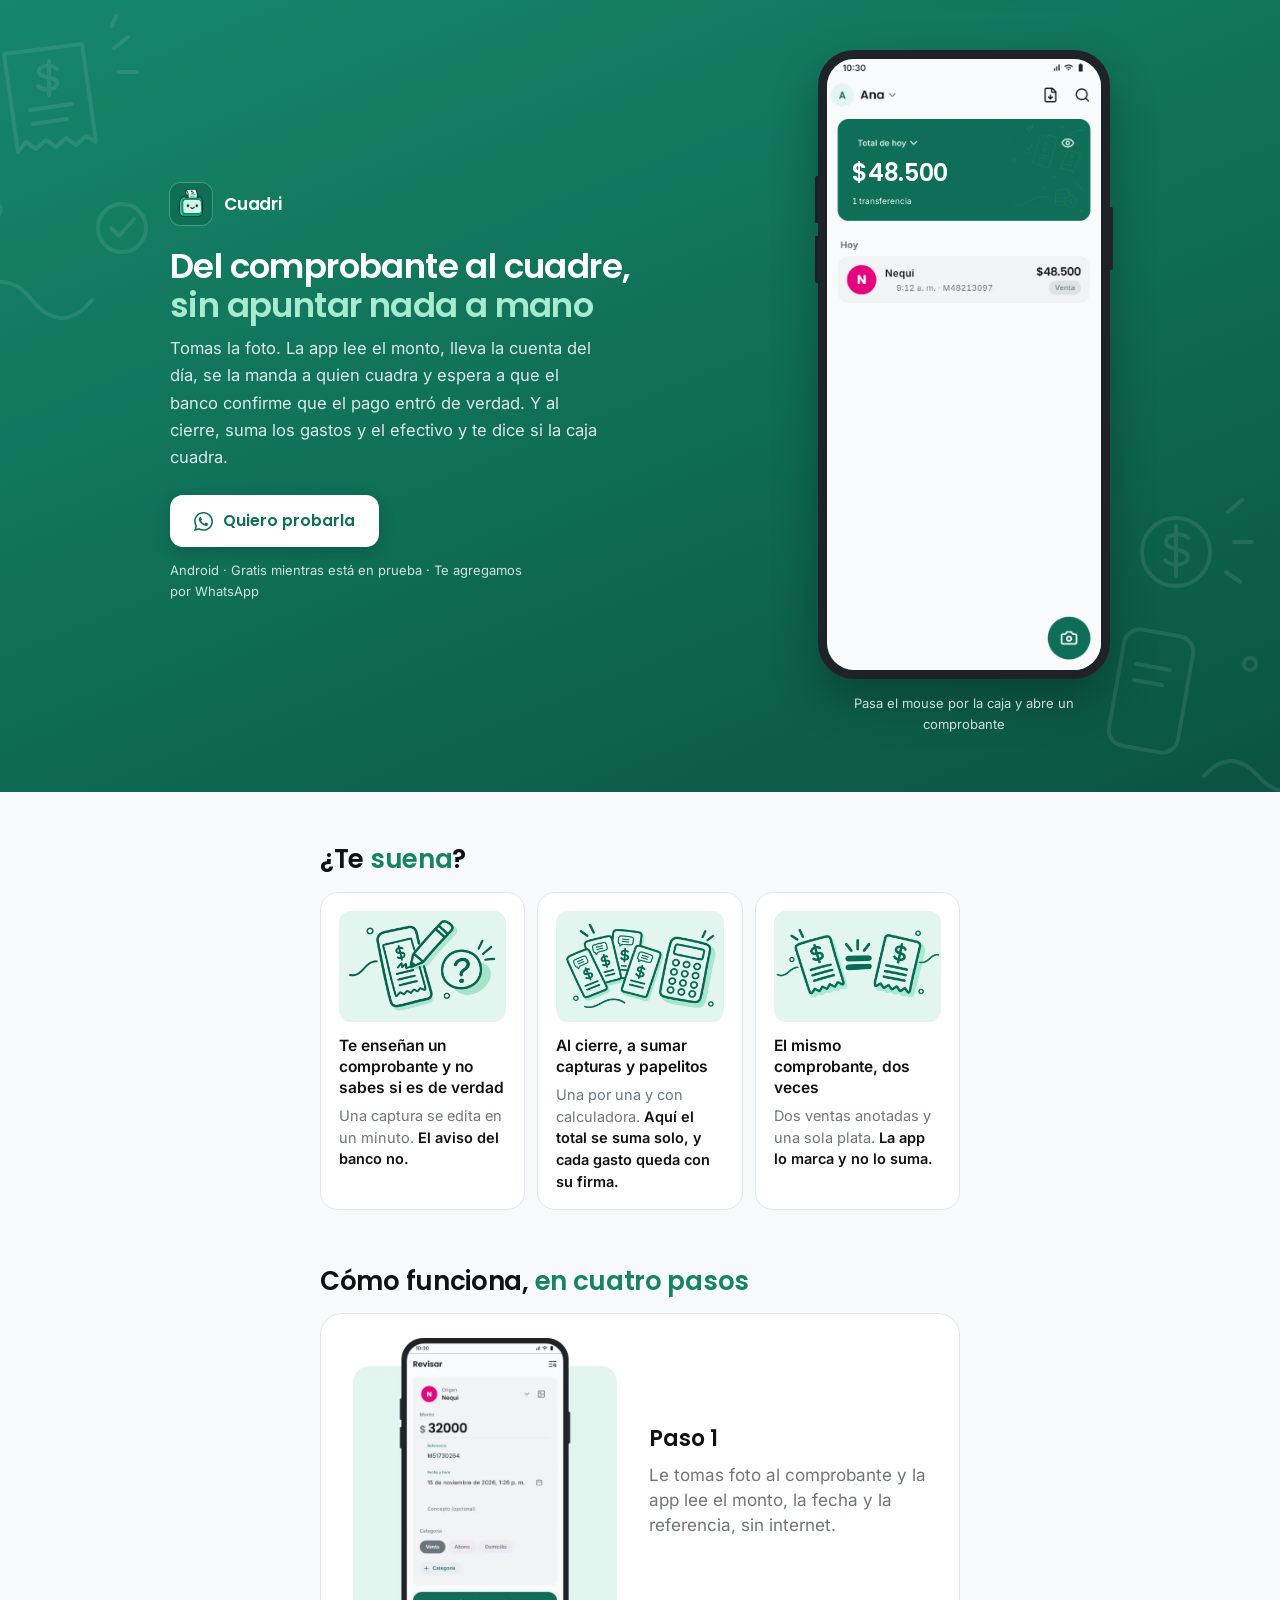
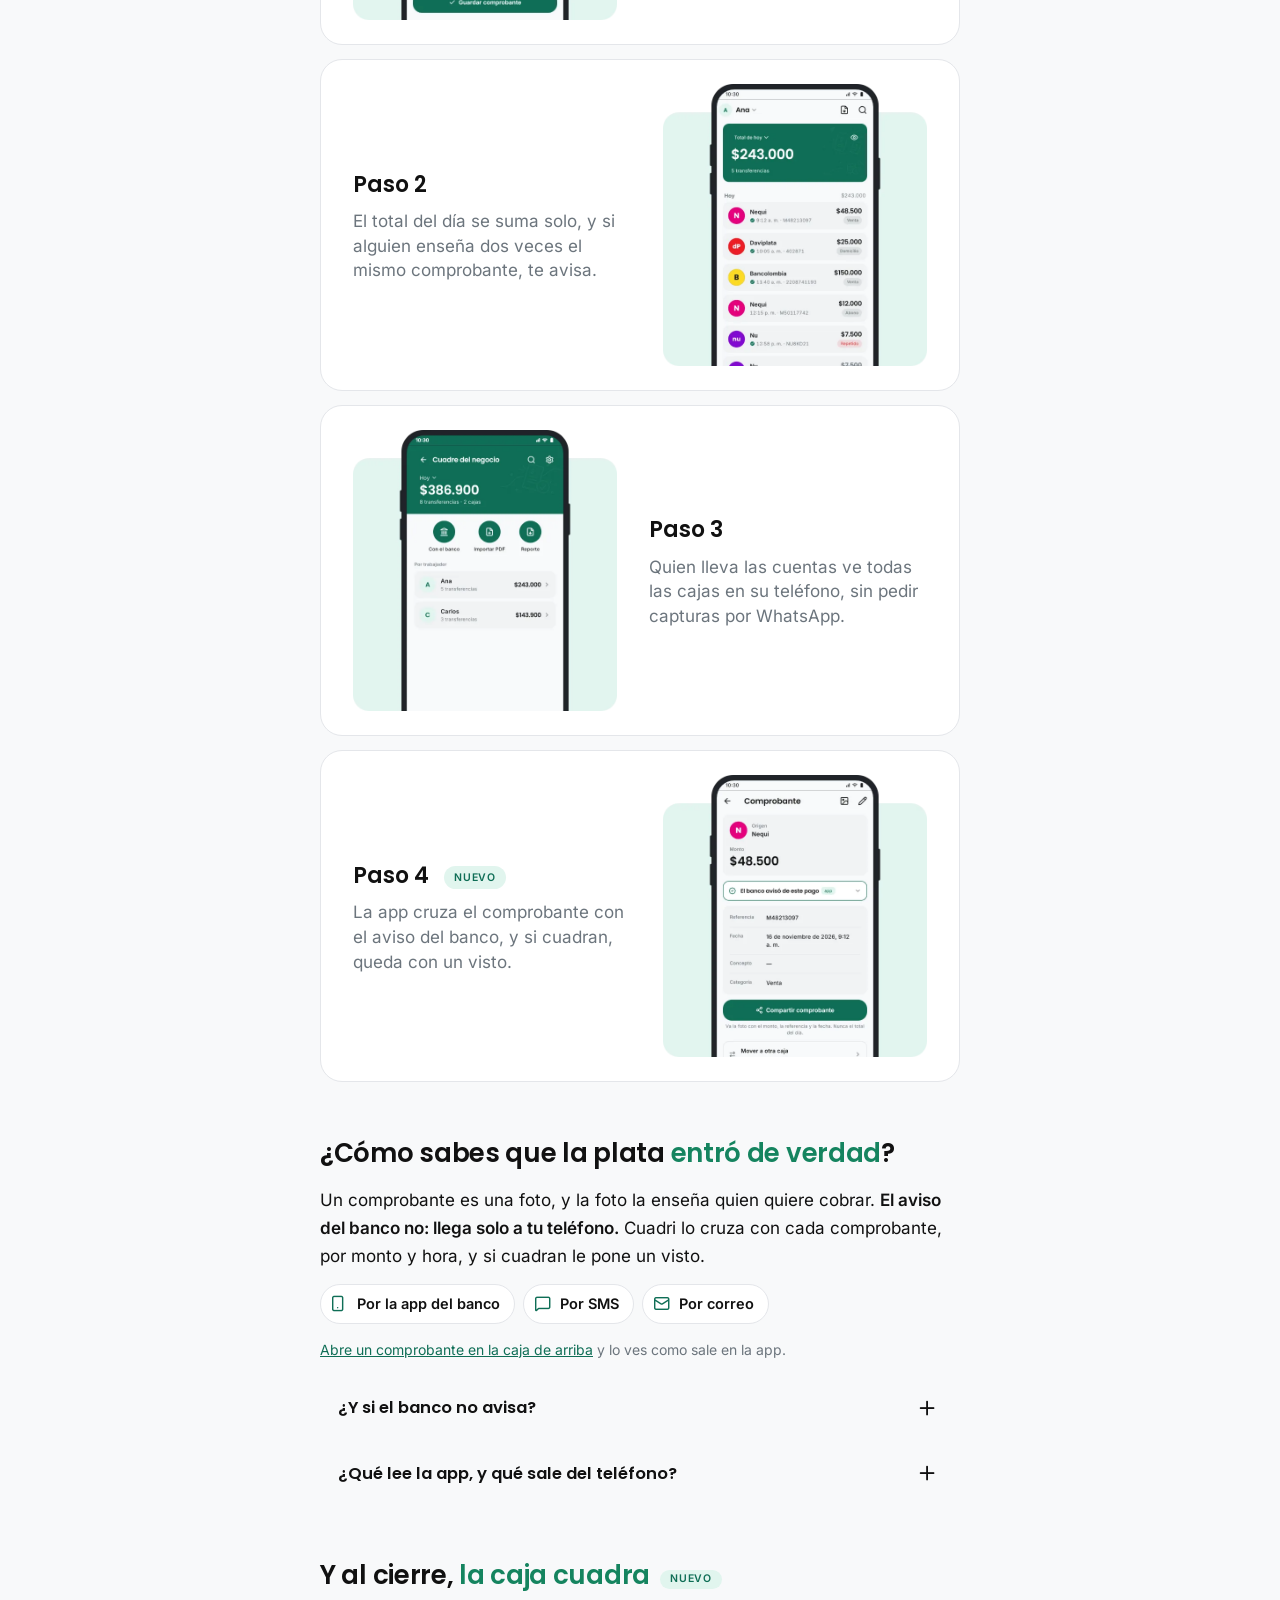
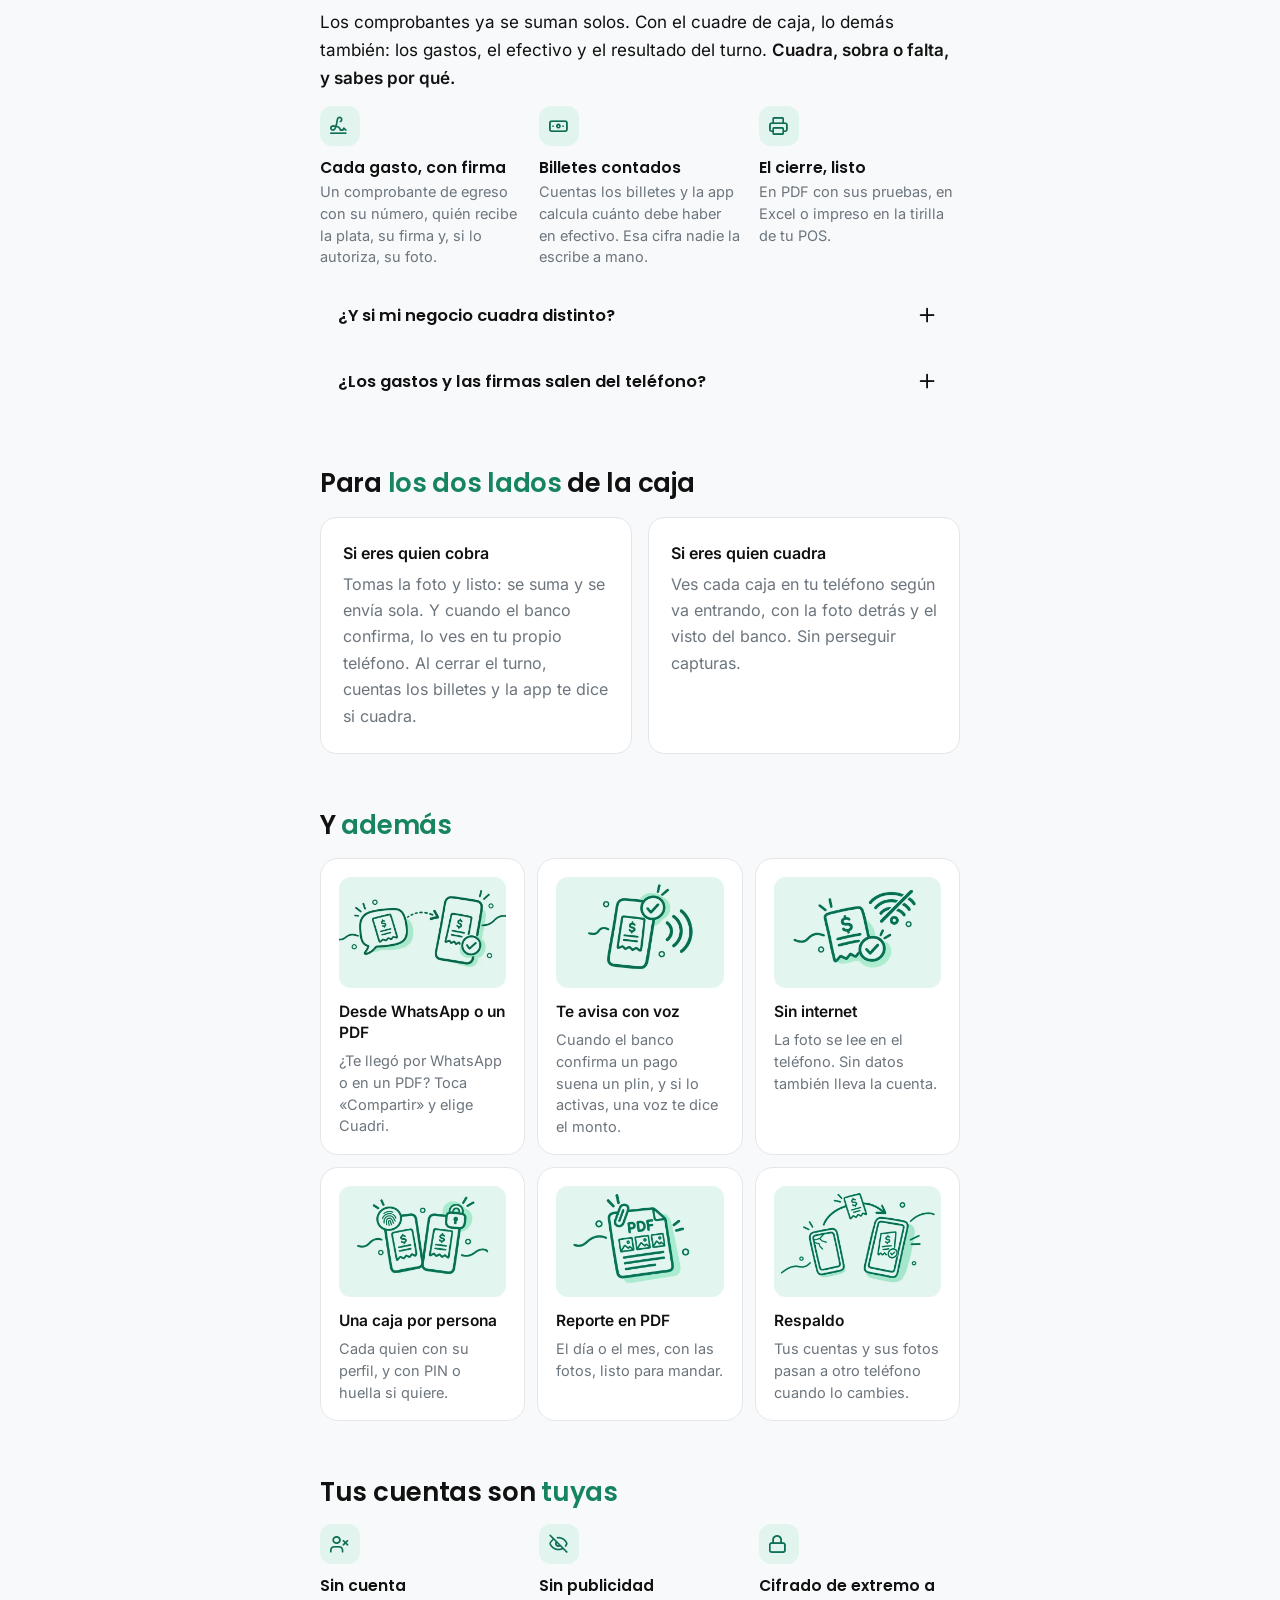
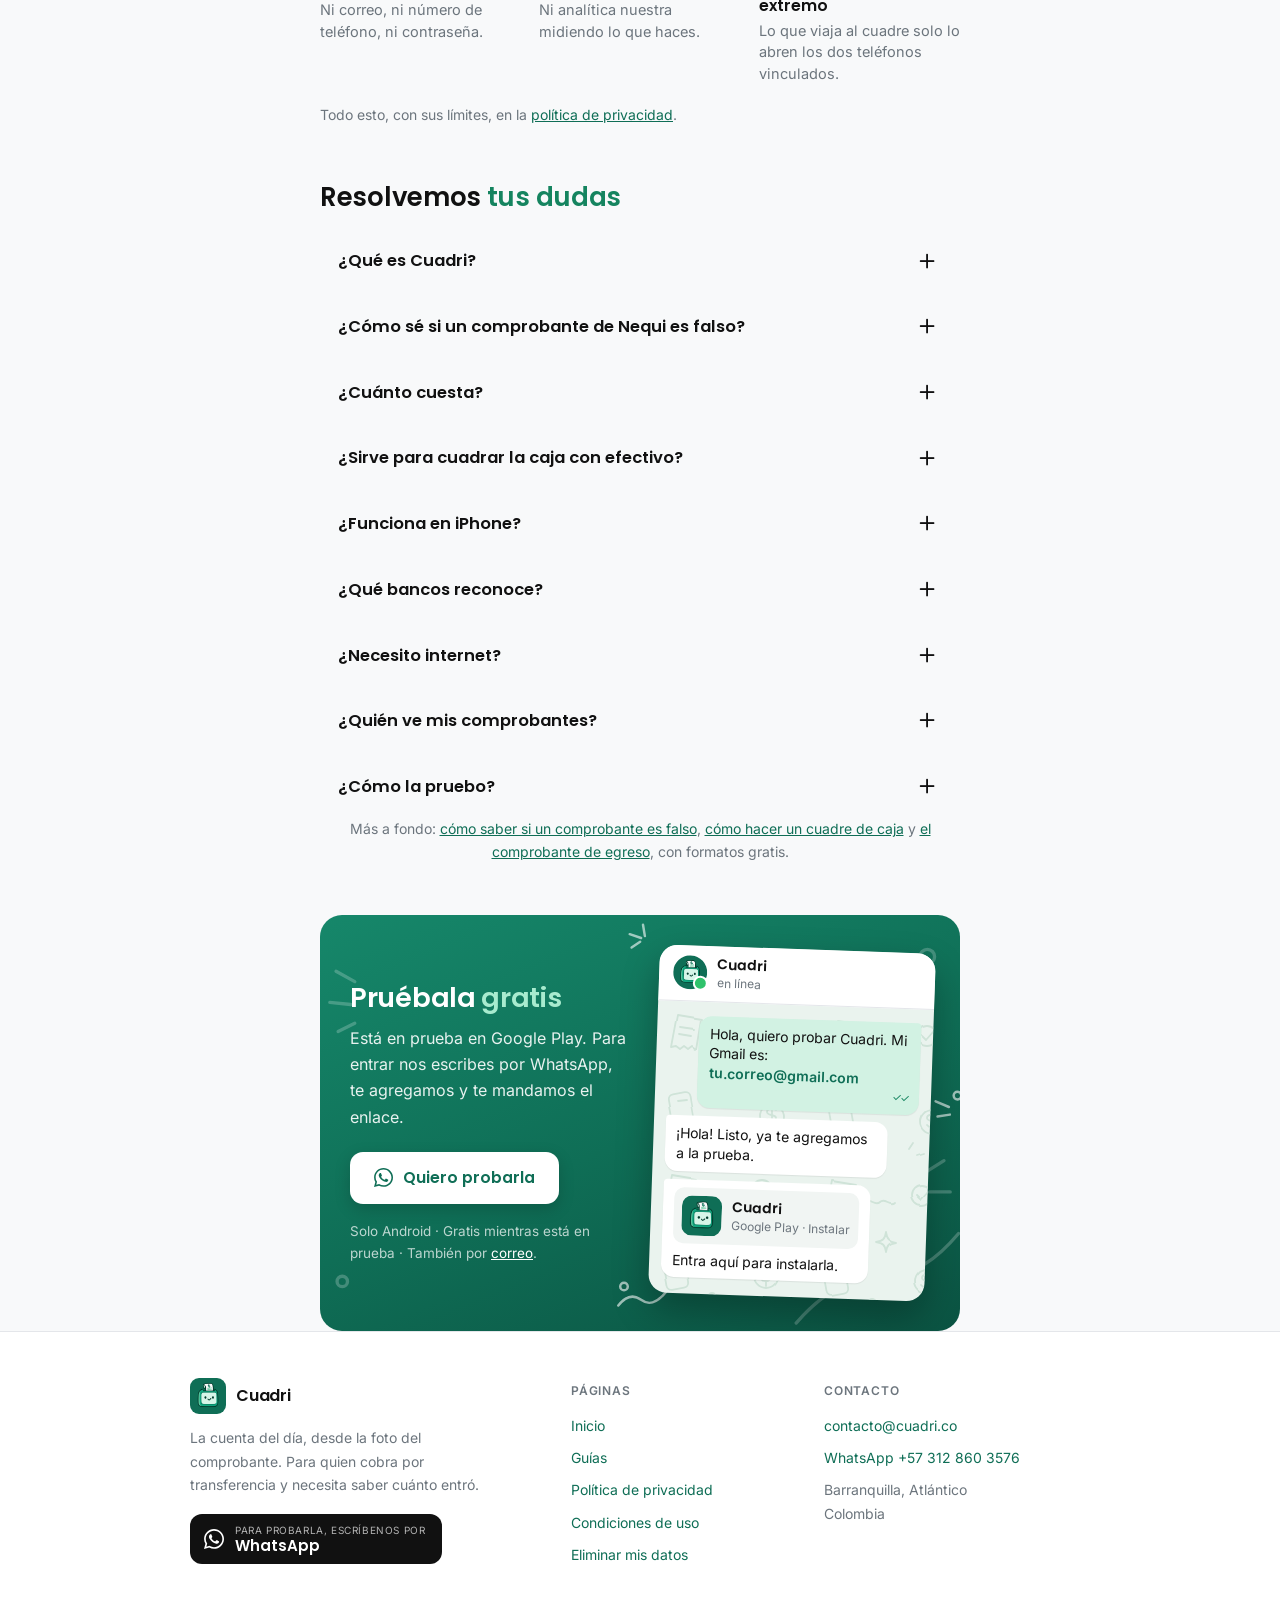
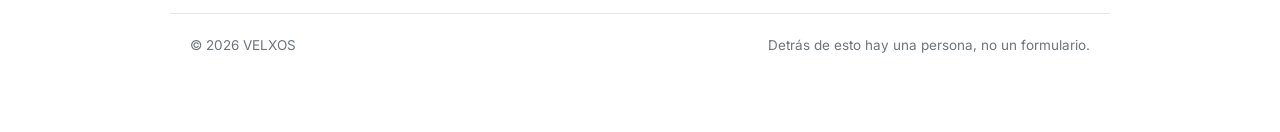
==== index.html @ aaeaf4e4 "La marca es Cuadri: ícono, favicon, ícono de iPhone e imagen para compartir Salen de tool/generar_ma" ====
<!doctype html>
<html lang="es-CO">
<head>
<meta charset="utf-8">
<meta name="viewport" content="width=device-width, initial-scale=1">
<title>Cuadri: verifica comprobantes de pago y cuadra la caja</title>
<meta name="description" content="Toma la foto del comprobante de Nequi, Daviplata o Bancolombia y el aviso del banco te confirma si el pago entró. Al cierre, la caja cuadra. Gratis, para Android.">
<link rel="canonical" href="https://cuadri.co/">
<meta name="theme-color" content="#0F6E56">
<meta property="og:type" content="website">
<meta property="og:site_name" content="Cuadri">
<meta property="og:locale" content="es_CO">
<meta property="og:title" content="Cuadri: verifica comprobantes de pago y cuadra la caja">
<meta property="og:description" content="Toma la foto del comprobante de Nequi, Daviplata o Bancolombia y el aviso del banco te confirma si el pago entró. Al cierre, la caja cuadra. Gratis, para Android.">
<meta property="og:url" content="https://cuadri.co/">
<meta property="og:image" content="https://cuadri.co/img/compartir.jpg">
<meta property="og:image:width" content="1200">
<meta property="og:image:height" content="630">
<meta property="og:image:alt" content="Cuadri, el personaje de la app, junto a: verifica comprobantes con el aviso del banco y cuadra la caja">
<meta name="twitter:card" content="summary_large_image">
<link rel="icon" href="/favicon.ico" sizes="any">
<link rel="icon" href="/icono.png" type="image/png">
<link rel="apple-touch-icon" href="/apple-touch-icon.png">
<!-- La versión va en el nombre porque GitHub guarda el CSS diez minutos: una
     página nueva con el CSS viejo se sale de la pantalla. Cambiarla con cada
     cambio de estilo.css, también en las otras páginas. -->
<link rel="stylesheet" href="estilo.css?v=20261117b">
<!-- Datos estructurados: lo mismo que dice la página, para buscadores y
     asistentes. Las preguntas salen de las de abajo; si cambias una, cambia
     también esta. -->
<script type="application/ld+json">
{
 "@context": "https://schema.org",
 "@graph": [
  {
   "@type": "Organization",
   "@id": "https://cuadri.co/#organizacion",
   "name": "Cuadri",
   "url": "https://cuadri.co/",
   "logo": "https://cuadri.co/icono.png",
   "email": "contacto@cuadri.co",
   "areaServed": {
    "@type": "Country",
    "name": "Colombia"
   },
   "contactPoint": {
    "@type": "ContactPoint",
    "contactType": "customer support",
    "url": "https://wa.me/573128603576",
    "email": "contacto@cuadri.co",
    "availableLanguage": "es",
    "areaServed": "CO"
   }
  },
  {
   "@type": "WebSite",
   "@id": "https://cuadri.co/#sitio",
   "url": "https://cuadri.co/",
   "name": "Cuadri",
   "inLanguage": "es-CO",
   "publisher": {
    "@id": "https://cuadri.co/#organizacion"
   }
  },
  {
   "@type": "MobileApplication",
   "@id": "https://cuadri.co/#app",
   "name": "Cuadri",
   "url": "https://cuadri.co/",
   "description": "App gratis para Android, hecha en Colombia, para negocios que cobran por transferencia. Lee la foto del comprobante de Nequi, Daviplata, Bancolombia y otros bancos, la cruza con el aviso del banco para confirmar que el pago entró de verdad y lleva la cuenta del día. Al cierre del turno cuadra la caja: gastos con comprobante de egreso firmado, billetes contados y el cierre en PDF, Excel o tirilla.",
   "operatingSystem": "Android 7.0 o superior",
   "applicationCategory": "BusinessApplication",
   "applicationSubCategory": "Verificación de comprobantes de pago y cuadre de caja",
   "inLanguage": "es-CO",
   "countriesSupported": "CO",
   "image": "https://cuadri.co/icono.png",
   "screenshot": [
    "https://cuadri.co/img/paso_1_foto.webp",
    "https://cuadri.co/img/paso_2_cuenta.webp",
    "https://cuadri.co/img/paso_3_cuadre.webp",
    "https://cuadri.co/img/paso_4_confirmacion.webp"
   ],
   "featureList": [
    "Lee el monto, la fecha y la referencia de la foto del comprobante, sin internet",
    "Cruza cada comprobante con el aviso del banco por monto y hora",
    "Avisa si enseñan dos veces el mismo comprobante",
    "Recibe comprobantes desde WhatsApp o un PDF",
    "Quien cuadra ve todas las cajas en su teléfono",
    "Cuadre de caja con comprobante de egreso firmado y conteo de billetes",
    "Cierre en PDF, Excel o tirilla para impresora POS",
    "Sin cuenta, sin publicidad y cifrado de extremo a extremo"
   ],
   "offers": {
    "@type": "Offer",
    "price": "0",
    "priceCurrency": "COP"
   },
   "publisher": {
    "@id": "https://cuadri.co/#organizacion"
   }
  },
  {
   "@type": "FAQPage",
   "@id": "https://cuadri.co/#preguntas",
   "inLanguage": "es-CO",
   "mainEntity": [
    {
     "@type": "Question",
     "name": "¿Y si el banco no avisa?",
     "acceptedAnswer": {
      "@type": "Answer",
      "text": "No quiere decir que el pago sea falso. El aviso se pierde si el teléfono estaba apagado o sin señal, o si la cuenta que recibe es de otra persona. La app no decide si un pago vale: te dice si el banco avisó. Si dudas, míralo en la app del banco."
     }
    },
    {
     "@type": "Question",
     "name": "¿Qué lee la app, y qué sale del teléfono?",
     "acceptedAnswer": {
      "@type": "Answer",
      "text": "Solo los avisos de las apps de banco que reconoce, y los SMS y correos que nombren a un banco. Lo demás se descarta sin guardarse. El texto de los avisos nunca sale del teléfono y se borra solo a los 30 días. Viene apagado: lo enciendes tú, y antes la app te explica todo esto. El detalle, en la política."
     }
    },
    {
     "@type": "Question",
     "name": "¿Y si mi negocio cuadra distinto?",
     "acceptedAnswer": {
      "@type": "Answer",
      "text": "La planilla se arma a la medida. Trae una de taquilla y encomiendas y otra de tienda, y cada renglón se puede cambiar, quitar o agregar. También guarda las evidencias que escaneas —una guía, el váucher del datáfono— y las suma donde van. Se enciende solo si el negocio lo necesita."
     }
    },
    {
     "@type": "Question",
     "name": "¿Los gastos y las firmas salen del teléfono?",
     "acceptedAnswer": {
      "@type": "Answer",
      "text": "No. Se quedan en el teléfono de la caja, y salen solo cuando tú compartes el PDF, el Excel o la tirilla. La foto de quien firma es opcional y se pide con su permiso. El detalle, en la política."
     }
    },
    {
     "@type": "Question",
     "name": "¿Qué es Cuadri?",
     "acceptedAnswer": {
      "@type": "Answer",
      "text": "Una app gratis para Android, hecha en Colombia, para negocios que cobran por transferencia. Lee la foto del comprobante, la cruza con el aviso del banco para confirmar que el pago entró de verdad y lleva la cuenta del día. Al cierre del turno cuadra la caja, con los gastos firmados y los billetes contados."
     }
    },
    {
     "@type": "Question",
     "name": "¿Cómo sé si un comprobante de Nequi es falso?",
     "acceptedAnswer": {
      "@type": "Answer",
      "text": "Por la foto sola no se puede saber: un comprobante es una imagen, y una imagen se edita. Lo que vale es el aviso que el banco manda al teléfono que recibe la plata, o el movimiento en la app del banco. Si el comprobante es de Nequi y trae código QR, también lo puedes revisar en la app de Nequi, en «Comprobar un pago». Cuadri hace el cruce con el aviso por ti: compara cada comprobante por monto y hora, y si cuadran le pone un visto. Sirve igual con Daviplata, Bancolombia y los demás bancos que reconoce."
     }
    },
    {
     "@type": "Question",
     "name": "¿Cuánto cuesta?",
     "acceptedAnswer": {
      "@type": "Answer",
      "text": "Nada: hoy es gratis. No pide tarjeta ni ningún dato de pago."
     }
    },
    {
     "@type": "Question",
     "name": "¿Sirve para cuadrar la caja con efectivo?",
     "acceptedAnswer": {
      "@type": "Answer",
      "text": "Sí. Con el cuadre de caja anotas los gastos, cuentas los billetes y la app suma lo que entró por transferencia. Al final te dice si cuadra, sobra o falta, y el cierre sale en PDF, Excel o tirilla."
     }
    },
    {
     "@type": "Question",
     "name": "¿Funciona en iPhone?",
     "acceptedAnswer": {
      "@type": "Answer",
      "text": "Por ahora solo en Android, desde Android 7."
     }
    },
    {
     "@type": "Question",
     "name": "¿Qué bancos reconoce?",
     "acceptedAnswer": {
      "@type": "Answer",
      "text": "Lee comprobantes de Nequi, Daviplata, Bancolombia, Nu, Davivienda, Banco de Bogotá, BBVA, Itaú, Scotiabank Colpatria, AV Villas y Banco Agrario. Los avisos, de las apps de Nequi, Daviplata, Bancolombia, Davivienda, Nu, Lulo y Movii, y de los SMS y correos que nombren a un banco."
     }
    },
    {
     "@type": "Question",
     "name": "¿Necesito internet?",
     "acceptedAnswer": {
      "@type": "Answer",
      "text": "Para leer la foto y llevar la cuenta, no. Solo para enviar al cuadre y para recibir lo que te mandan."
     }
    },
    {
     "@type": "Question",
     "name": "¿Quién ve mis comprobantes?",
     "acceptedAnswer": {
      "@type": "Answer",
      "text": "Quien tenga tu teléfono —salvo que tu caja tenga candado— y quien cuadra, si le mostraste tu código. Lo que viaja va cerrado: ni el servidor por donde pasa puede leerlo."
     }
    }
   ]
  }
 ]
}
</script>
</head>
<body>

<header class="grande">
  <div class="caja portada">
    <div class="portada-texto">
      <div class="marca">
        <img src="icono.png" alt="">
        <span>Cuadri</span>
      </div>
      <h1>Del comprobante al cuadre,<br class="solo-ancho">
      <span class="acento">sin apuntar nada a mano</span></h1>
      <p>Tomas la foto. La app lee el monto, lleva la cuenta del día, se la
      manda a quien cuadra y espera a que el banco confirme que el pago entró
      de verdad. Y al cierre, suma los gastos y el efectivo y te dice si la
      caja cuadra.</p>
      <a class="boton" href="https://wa.me/573128603576?text=Hola%2C%20quiero%20probar%20Cuadri.%20Mi%20Gmail%20es%3A%20">
        <svg class="wa" viewBox="0 0 24 24" fill="currentColor" aria-hidden="true"><path d="M20.41 3.48C18.16 1.23 15.16 0 12 0C5.46 0 0.11 5.36 0.11 11.89C0.11 13.98 0.64 16.02 1.71 17.84L0 24L6.32 22.34C8.04 23.3 10.02 23.79 12 23.79L12 23.79C18.54 23.79 24 18.48 24 11.89C24 8.73 22.66 5.73 20.41 3.48ZM12 21.8C10.23 21.8 8.46 21.32 6.96 20.41L6.59 20.2L2.84 21.16L3.86 17.52L3.64 17.14C2.63 15.59 2.09 13.77 2.09 11.89C2.09 6.43 6.54 2.04 12 2.04C14.63 2.04 17.14 3.05 18.96 4.93C20.84 6.8 22.02 9.27 22.02 11.89C22.02 17.36 17.46 21.8 12 21.8ZM17.41 14.41C17.14 14.25 15.64 13.5 15.37 13.45C15.11 13.34 14.89 13.29 14.73 13.55C14.52 13.87 13.93 14.52 13.77 14.73C13.61 14.95 13.45 14.95 13.13 14.84C11.41 13.93 10.23 13.23 9.11 11.3C8.79 10.77 9.37 10.77 9.96 9.64C10.07 9.48 10.02 9.27 9.91 9.16C9.86 9 9.27 7.5 9 6.91C8.79 6.37 8.52 6.43 8.36 6.43C8.2 6.43 7.98 6.43 7.77 6.43C7.61 6.43 7.29 6.48 6.96 6.8C6.7 7.07 5.95 7.82 5.95 9.27C5.95 10.71 7.02 12.16 7.18 12.32C7.29 12.54 9.27 15.54 12.21 16.82C14.14 17.63 14.84 17.73 15.8 17.57C16.39 17.46 17.57 16.87 17.79 16.18C18.05 15.48 18.05 14.84 18 14.73C17.89 14.63 17.73 14.52 17.41 14.41Z"/></svg>
        Quiero probarla
      </a>
      <p class="nota">Android · Gratis mientras está en prueba · Te agregamos por WhatsApp</p>
    </div>
    <div class="portada-foto">
      <div class="telefono">
      <div class="caja-viva" id="caja" role="group"
           aria-label="La caja del día en Cuadri, con comprobantes de
                       ejemplo que puedes abrir.">
        <img class="caja-vacia" src="img/portada_vacia.webp" width="640"
             height="1427" alt="">
        <div class="caja-capas">
          <div class="caja-fila" data-monto="48500" role="button" tabindex="0" aria-label="Ver el comprobante de Nequi por $48.500" style="--x:3.889%;--y:32.264%;--w:92.222%;--h:7.739%;--iw:108.434%;--il:-4.217%;--it:-416.901%">
            <img class="caja-fondo" src="img/portada_llena.webp" alt="">
            <svg class="caja-visto" style="--x:18.712%;--y:57.746%;--w:3.426%;--h:18.310%" viewBox="0 0 24 24" aria-hidden="true"><path d="M12 2C6.48 2 2 6.48 2 12s4.48 10 10 10 10-4.48 10-10S17.52 2 12 2zm-2 15l-5-5 1.41-1.41L10 14.17l7.59-7.59L19 8l-9 9z"/></svg>
          </div>
          <div class="caja-fila" data-monto="25000" role="button" tabindex="0" aria-label="Ver el comprobante de Daviplata por $25.000" style="--x:3.889%;--y:41.093%;--w:92.222%;--h:7.739%;--iw:108.434%;--il:-4.217%;--it:-530.986%">
            <img class="caja-fondo" src="img/portada_llena.webp" alt="">
            <svg class="caja-visto" style="--x:18.712%;--y:57.746%;--w:3.426%;--h:18.310%" viewBox="0 0 24 24" aria-hidden="true"><path d="M12 2C6.48 2 2 6.48 2 12s4.48 10 10 10 10-4.48 10-10S17.52 2 12 2zm-2 15l-5-5 1.41-1.41L10 14.17l7.59-7.59L19 8l-9 9z"/></svg>
          </div>
          <div class="caja-fila" data-monto="150000" role="button" tabindex="0" aria-label="Ver el comprobante de Bancolombia por $150.000" style="--x:3.889%;--y:49.922%;--w:92.222%;--h:7.739%;--iw:108.434%;--il:-4.217%;--it:-645.070%">
            <img class="caja-fondo" src="img/portada_llena.webp" alt="">
            <svg class="caja-visto" style="--x:18.712%;--y:57.746%;--w:3.426%;--h:18.310%" viewBox="0 0 24 24" aria-hidden="true"><path d="M12 2C6.48 2 2 6.48 2 12s4.48 10 10 10 10-4.48 10-10S17.52 2 12 2zm-2 15l-5-5 1.41-1.41L10 14.17l7.59-7.59L19 8l-9 9z"/></svg>
          </div>
          <div class="caja-fila" data-monto="12000" role="button" tabindex="0" aria-label="Ver el comprobante de Nequi por $12.000" style="--x:3.889%;--y:58.751%;--w:92.222%;--h:7.739%;--iw:108.434%;--il:-4.217%;--it:-759.155%">
            <img class="caja-fondo" src="img/portada_llena.webp" alt="">
          </div>
          <div class="caja-fila" data-monto="7500" role="button" tabindex="0" aria-label="Ver el comprobante de Nu por $7.500" style="--x:3.889%;--y:67.580%;--w:92.222%;--h:7.739%;--iw:108.434%;--il:-4.217%;--it:-873.239%">
            <img class="caja-fondo" src="img/portada_llena.webp" alt="">
            <img class="caja-antes" src="img/portada_fila_antes.webp" alt="" style="--x:-0.151%;--y:-0.334%;--w:100.132%;--h:100.511%">
            <svg class="caja-visto" style="--x:18.712%;--y:57.746%;--w:3.426%;--h:18.310%" viewBox="0 0 24 24" aria-hidden="true"><path d="M12 2C6.48 2 2 6.48 2 12s4.48 10 10 10 10-4.48 10-10S17.52 2 12 2zm-2 15l-5-5 1.41-1.41L10 14.17l7.59-7.59L19 8l-9 9z"/></svg>
          </div>
          <div class="caja-fila" data-monto="7500" role="button" tabindex="0" aria-label="Ver el comprobante de Nu por $7.500, repetido" style="--x:3.889%;--y:76.409%;--w:92.222%;--h:7.739%;--iw:108.434%;--il:-4.217%;--it:-987.324%">
            <img class="caja-fondo" src="img/portada_llena.webp" alt="">
            <img class="caja-limpia" src="img/portada_fila_limpia.webp" alt="" style="--x:-0.151%;--y:-0.326%;--w:100.132%;--h:100.511%">
          </div>
          <span class="caja-onda" aria-hidden="true" style="--x:80.556%;--y:91.280%;--w:15.556%;--h:6.976%"></span>
          <img class="caja-camara" src="img/portada_llena.webp" alt="" aria-hidden="true" style="--x:76.493%;--y:89.458%;--w:23.507%;--h:10.542%">
          <span class="caja-total" aria-hidden="true" style="--x:9.236%;--y:16.350%;--w:40.030%;--h:4.469%;--letra:56.000;--espaciado:-0.778;--linea:1.1388">$243.000</span>
          <span class="caja-pie" aria-hidden="true" style="--x:9.236%;--y:22.345%;--w:24.248%;--h:1.962%;--letra:19.444;--espaciado:0.000;--linea:1.4399">5 transferencias</span>
          <span class="caja-subtotal" aria-hidden="true" style="--x:79.484%;--y:29.321%;--w:15.655%;--h:2.071%;--letra:20.222;--espaciado:0.000;--linea:1.4614">$243.000</span>
        </div>
        <div class="caja-detalle" role="dialog" aria-label="Detalle del comprobante" hidden>
          <img class="detalle-pantalla" alt="">
          <img class="detalle-capa detalle-aviso" alt="" aria-hidden="true">
          <img class="detalle-capa detalle-repetido" alt="" aria-hidden="true">
          <img class="detalle-capa detalle-chip" alt="" aria-hidden="true">
          <span class="detalle-brillo" aria-hidden="true"></span>
          <button class="detalle-volver" type="button" aria-label="Volver a la caja"></button>
        </div>
      </div>
      </div>
      <p class="portada-pista" hidden>
        <span class="con-mouse">Pasa el mouse por la caja y abre un comprobante</span>
        <span class="con-dedo">Toca un comprobante para verlo</span>
      </p>
    </div>
  </div>
</header>

<script>
// La portada se mueve como un día corto en la caja: se aprieta la cámara,
// entra el comprobante, el total se suma y al rato llega el visto del banco.
// Al final alguien enseña otra vez el último, y la app lo tacha sin sumarlo.
// Una pausa para mirarlo, y vuelta a empezar.
//
// Y se puede tocar: con el mouse encima, o al primer toque, la caja se llena
// de una vez, y cada comprobante se abre con su detalle de la app, como se
// abre en el teléfono.
//
// Va aquí y no al final para vaciar la caja antes de que se pinte: si no, se
// vería llena un instante y luego vacía.
//
// Con el movimiento reducido el día se cuenta igual, pero sin que nada se
// mueva: cada comprobante aparece con un fundido, el total suma y el visto
// aparece. Antes se quedaba llena y quieta, y en muchos Xiaomi y TECNO —que
// piden menos movimiento solos al ahorrar batería— la portada parecía muerta.
(() => {
  const caja = document.querySelector('.caja-viva');
  if (!caja) return;
  // Sin animaciones en el navegador, la caja se queda llena y quieta.
  const quieta = !caja.animate;
  // Menos movimiento: fundidos sí, desplazamientos y saltos no.
  const suave = matchMedia('(prefers-reduced-motion: reduce)').matches;

  // Lo que se resalta en el detalle de cada comprobante, en porcentajes de
  // la imagen. Sale de tool/pasos.dart, como todo lo demás.
  const DETALLES = [
    {
      "src": "img/detalle_0.webp",
      "alt": "Comprobante de Nequi por $48.500. El banco avisó de este pago por la app.",
      "aviso": [
        3.889,
        28.776,
        92.222,
        5.646
      ],
      "canal": [
        66.824,
        30.509,
        8.847,
        2.18
      ],
      "repetido": null,
      "atras": [
        0.972,
        3.27,
        11.667,
        5.232
      ]
    },
    {
      "src": "img/detalle_1.webp",
      "alt": "Comprobante de Daviplata por $25.000, un domicilio. El banco avisó de este pago por SMS.",
      "aviso": [
        3.889,
        28.776,
        92.222,
        5.646
      ],
      "canal": [
        66.824,
        30.509,
        9.917,
        2.18
      ],
      "repetido": null,
      "atras": [
        0.972,
        3.27,
        11.667,
        5.232
      ]
    },
    {
      "src": "img/detalle_2.webp",
      "alt": "Comprobante de Bancolombia por $150.000. El banco avisó de este pago por correo.",
      "aviso": [
        3.889,
        28.776,
        92.222,
        5.646
      ],
      "canal": [
        66.824,
        30.509,
        12.556,
        2.18
      ],
      "repetido": null,
      "atras": [
        0.972,
        3.27,
        11.667,
        5.232
      ]
    },
    {
      "src": "img/detalle_3.webp",
      "alt": "Comprobante de Nequi por $12.000, un abono. Sin aviso del banco todavía.",
      "aviso": null,
      "canal": null,
      "repetido": null,
      "atras": [
        0.972,
        3.27,
        11.667,
        5.232
      ]
    },
    {
      "src": "img/detalle_4.webp",
      "alt": "Comprobante de Nu por $7.500. El banco avisó de este pago por la app. Está repetido en esta caja.",
      "aviso": [
        3.889,
        28.776,
        92.222,
        5.646
      ],
      "canal": [
        66.824,
        30.509,
        8.847,
        2.18
      ],
      "repetido": [
        3.889,
        62.762,
        92.222,
        16.677
      ],
      "atras": [
        0.972,
        3.27,
        11.667,
        5.232
      ]
    },
    {
      "src": "img/detalle_5.webp",
      "alt": "Comprobante de Nu por $7.500. Repetido en esta caja: no se suma al total.",
      "aviso": null,
      "canal": null,
      "repetido": [
        3.889,
        55.59,
        92.222,
        16.677
      ],
      "atras": [
        0.972,
        3.27,
        11.667,
        5.232
      ]
    }
  ];

  const una = s => caja.querySelector(s);
  const filas = [...caja.querySelectorAll('.caja-fila')];
  const vistos = filas.map(f => f.querySelector('.caja-visto'));
  const antes = una('.caja-antes'), limpia = una('.caja-limpia');
  const copia = filas.findIndex(f => f.querySelector('.caja-limpia'));
  const camara = una('.caja-camara'), onda = una('.caja-onda');
  const total = una('.caja-total'), pie = una('.caja-pie');
  const subtotal = una('.caja-subtotal');
  const detalle = una('.caja-detalle');
  const pantalla = detalle.querySelector('.detalle-pantalla');
  const capaAviso = detalle.querySelector('.detalle-aviso');
  const capaRepetido = detalle.querySelector('.detalle-repetido');
  const capaChip = detalle.querySelector('.detalle-chip');
  const brillo = detalle.querySelector('.detalle-brillo');
  const volver = detalle.querySelector('.detalle-volver');
  // La pista va debajo del teléfono, no dentro: se busca en la portada.
  caja.closest('.portada-foto').querySelector('.portada-pista').hidden = false;

  // Como la app: punto de miles también en las cifras de cuatro.
  const pesos = n =>
    '$' + Math.round(n).toString().replace(/\B(?=(\d{3})+(?!\d))/g, '.');
  const espera = ms => new Promise(listo => setTimeout(listo, ms));
  const cifras = filas.map((f, i) => i === copia ? 0 : Number(f.dataset.monto));
  const lleno = cifras.reduce((a, b) => a + b, 0);
  const cuantas = filas.length - (copia < 0 ? 0 : 1);
  const transferencias = n => n === 0 ? 'Sin transferencias hoy'
    : n === 1 ? '1 transferencia' : `${n} transferencias`;

  // --- El día que se repite -------------------------------------------
  //
  // Cada vuelta lleva un turno. Cuando alguien toca la caja el turno cambia,
  // y la vuelta en curso se entera en su siguiente paso y se retira.

  let turno = 0;
  const PARADA = Symbol('parada');
  const sigue = t => { if (t !== turno) throw PARADA; };

  // Solo mientras se ve. Fuera de pantalla o en otra pestaña se queda quieta
  // entre un comprobante y el siguiente.
  let aLaVista = true, despertar = null;
  const mirar = () => {
    if (aLaVista && !document.hidden && despertar) { despertar(); despertar = null; }
  };
  new IntersectionObserver(([e]) => { aLaVista = e.isIntersecting; mirar(); })
    .observe(caja);
  document.addEventListener('visibilitychange', mirar);
  const cuandoSeVea = () => aLaVista && !document.hidden
    ? Promise.resolve()
    : new Promise(listo => { despertar = listo; });

  let cifra = 0;
  const escribir = valor => {
    cifra = valor;
    total.textContent = subtotal.textContent = pesos(valor);
  };
  // Si el día se para a mitad de una suma, la suma se para con él: si no,
  // seguiría escribiendo encima del total de la caja llena.
  const contar = (hasta, ms) => new Promise(listo => {
    const desde = cifra, inicio = performance.now(), suyo = turno;
    const paso = ahora => {
      if (suyo !== turno) return listo();
      const t = Math.min(1, (ahora - inicio) / ms);
      escribir(desde + (hasta - desde) * (1 - (1 - t) ** 3));
      t < 1 ? requestAnimationFrame(paso) : listo();
    };
    requestAnimationFrame(paso);
  });

  const cancelarTodo = () =>
    caja.querySelector('.caja-capas').getAnimations({ subtree: true })
      .forEach(a => a.cancel());

  function vaciar() {
    cancelarTodo();
    for (const f of filas) { f.classList.remove('entro'); f.style.opacity = 0; }
    for (const v of vistos) if (v) {
      v.style.transform = suave ? 'none' : 'scale(0)';
      v.style.opacity = suave ? 0 : '';
    }
    for (const o of [antes, limpia]) if (o) { o.style.opacity = 1; o.style.clipPath = ''; }
    subtotal.style.opacity = 0;
    escribir(0);
    pie.textContent = transferencias(0);
  }

  // La caja como queda al final del día, sin esperar a que llegue.
  function llenarYa() {
    cancelarTodo();
    for (const f of filas) { f.classList.add('entro'); f.style.opacity = 1; }
    for (const v of vistos) if (v) { v.style.transform = 'none'; v.style.opacity = ''; }
    for (const o of [antes, limpia]) if (o) o.style.opacity = 0;
    subtotal.style.opacity = 1;
    escribir(lleno);
    pie.textContent = transferencias(cuantas);
  }

  const apretar = () => {
    if (suave) return;
    camara.animate(
      [{ transform: 'none' }, { transform: 'scale(.86)', offset: .35 },
       { transform: 'none' }],
      { duration: 420, easing: 'ease-out' });
    onda.animate(
      [{ opacity: .35, transform: 'scale(.9)' },
       { opacity: 0, transform: 'scale(1.9)' }],
      { duration: 700, easing: 'ease-out' });
  };

  // Al terminar de entrar, la fila se queda quieta por su cuenta y no por la
  // animación: si no, la animación le ganaría al zoom del mouse.
  const entrar = fila => {
    fila.classList.add('entro');
    const a = fila.animate(suave
      ? [{ opacity: 0 }, { opacity: 1 }]
      : [{ opacity: 0, transform: 'translateY(8%) scale(.78)' },
         { opacity: 1, transform: 'translateY(0) scale(1.03)', offset: .6 },
         { opacity: 1, transform: 'none' }],
      { duration: suave ? 450 : 560, easing: 'cubic-bezier(.2, .7, .3, 1)',
        fill: 'forwards' });
    a.finished.then(() => { fila.style.opacity = 1; a.cancel(); }, () => {});
  };

  const confirmar = visto => visto.animate(suave
    ? [{ opacity: 0 }, { opacity: 1 }]
    : [{ transform: 'scale(0)' }, { transform: 'scale(1.8)', offset: .5 },
       { transform: 'scale(1)' }],
    { duration: suave ? 400 : 520, easing: 'cubic-bezier(.3, .7, .4, 1)',
      fill: 'forwards' });

  // La app se da cuenta de que es el mismo comprobante: barre la columna de
  // la cifra de izquierda a derecha, y debajo ya está tachado y «Repetido».
  const tachar = capa => capa.animate(suave
    ? [{ opacity: 1 }, { opacity: 0 }]
    : [{ clipPath: 'inset(0 0 0 58%)' }, { clipPath: 'inset(0 0 0 100%)' }],
    { duration: 520, easing: 'ease-in-out', fill: 'forwards' });

  const desvanecer = el => el.animate([{ opacity: 1 }, { opacity: 0 }],
    { duration: 450, fill: 'forwards' });

  async function unDia(t) {
    vaciar();
    await espera(900); sigue(t);
    let suma = 0, cuenta = 0;
    for (const [i, fila] of filas.entries()) {
      await cuandoSeVea(); sigue(t);
      apretar();
      await espera(260); sigue(t);
      entrar(fila);
      await espera(240); sigue(t);

      if (i === copia) {
        // El mismo comprobante otra vez. Entra como cualquiera, y al momento
        // se tacha y los dos quedan marcados. El total no se mueve.
        await espera(700); sigue(t);
        tachar(limpia);
        tachar(antes);
        await espera(900); sigue(t);
        continue;
      }

      suma += cifras[i];
      pie.textContent = transferencias(++cuenta);
      // Como en la app: el subtotal del día solo sale cuando hay más de una.
      if (cuenta === 2) {
        subtotal.animate([{ opacity: 0 }, { opacity: 1 }],
          { duration: 300, fill: 'forwards' });
      }
      if (!suave) {
        total.animate(
          [{ transform: 'none' }, { transform: 'scale(1.06)', offset: .4 },
           { transform: 'none' }],
          { duration: 600, easing: 'ease-out' });
      }
      await contar(suma, 600); sigue(t);

      // El visto llega después, cuando avisa el banco. A uno no le llega,
      // como pasa de verdad.
      if (vistos[i]) {
        await espera(220); sigue(t);
        confirmar(vistos[i]);
        await espera(480); sigue(t);
      } else {
        await espera(700); sigue(t);
      }
    }

    await espera(3500); sigue(t);
    [...filas, ...vistos.filter(Boolean), subtotal].forEach(desvanecer);
    await contar(0, 450); sigue(t);
    pie.textContent = transferencias(0);
    await espera(300); sigue(t);
  }

  let andando = false;
  function arrancar() {
    if (quieta || andando) return;
    andando = true;
    const t = ++turno;
    (async () => {
      try { for (;;) await unDia(t); }
      catch (e) { if (e !== PARADA) throw e; }
    })();
  }

  // --- Cuando alguien la toca -----------------------------------------

  let reanudar = null, mouseDentro = false, abierta = -1, precargadas = false;

  function precargar() {
    if (precargadas) return;
    precargadas = true;
    for (const d of DETALLES) new Image().src = d.src;
  }

  // Se para el día y la caja se llena, para que se pueda escoger cualquiera.
  function quedarse() {
    clearTimeout(reanudar);
    precargar();
    if (!andando && filas[0].classList.contains('entro')) return;
    turno++;
    andando = false;
    llenarYa();
  }

  function reanudarEn(ms) {
    clearTimeout(reanudar);
    if (quieta) return;
    reanudar = setTimeout(() => {
      if (abierta < 0 && !mouseDentro) arrancar();
    }, ms);
  }

  const ponerEn = (el, c, radio) => {
    el.hidden = !c;
    if (!c) return;
    el.style.setProperty('--x', c[0] + '%');
    el.style.setProperty('--y', c[1] + '%');
    el.style.setProperty('--w', c[2] + '%');
    el.style.setProperty('--h', c[3] + '%');
    if (radio) el.style.setProperty('--r', `calc(${radio} * var(--px))`);
  };

  async function abrir(i) {
    quedarse();
    const d = DETALLES[i];
    abierta = i;
    for (const capa of [pantalla, capaAviso, capaRepetido, capaChip]) {
      capa.src = d.src;
    }
    pantalla.alt = d.alt;
    ponerEn(capaAviso, d.aviso, 24.9);
    ponerEn(capaChip, d.canal, 10.9);
    ponerEn(brillo, d.canal, 10.9);
    ponerEn(capaRepetido, d.repetido, 24.9);
    ponerEn(volver, d.atras);
    volver.hidden = false;
    try { await pantalla.decode(); } catch (e) { /* se ve igual al llegar */ }
    if (abierta !== i) return;
    detalle.hidden = false;
    volver.focus({ preventScroll: true });
    if (quieta) return;
    await detalle.animate(suave
      ? [{ opacity: 0 }, { opacity: 1 }]
      : [{ transform: 'translateX(100%)' }, { transform: 'none' }],
      { duration: suave ? 250 : 320, easing: 'cubic-bezier(.2, .8, .2, 1)' })
      .finished;
    if (abierta === i && !suave) resaltar(d);
  }

  // Al llegar al detalle: la tarjeta del aviso del banco crece un momento y
  // se ilumina por dónde avisó —app, SMS o correo—. En los repetidos, el
  // aviso de repetido.
  async function resaltar(d) {
    const i = abierta;
    const crecer = (capa, cuanto, ms) => capa.animate(
      [{ transform: 'none' }, { transform: `scale(${cuanto})`, offset: .45 },
       { transform: 'none' }],
      { duration: ms, easing: 'cubic-bezier(.3, .7, .4, 1)' });
    if (d.aviso) {
      await espera(80);
      if (abierta !== i) return;
      crecer(capaAviso, 1.07, 650);
      await espera(450);
      if (abierta !== i) return;
      const px = caja.getBoundingClientRect().width / 640;
      crecer(capaChip, 1.35, 560);
      brillo.animate(
        [{ boxShadow: '0 0 0 0 rgba(29, 158, 117, .7)',
           backgroundColor: 'rgba(29, 158, 117, .35)' },
         { boxShadow: `0 0 0 ${14 * px}px rgba(29, 158, 117, 0)`,
           backgroundColor: 'rgba(29, 158, 117, 0)' }],
        { duration: 800, iterations: 2, easing: 'ease-out' });
    }
    if (d.repetido) {
      await espera(d.aviso ? 900 : 120);
      if (abierta !== i) return;
      crecer(capaRepetido, 1.05, 650);
    }
  }

  async function cerrar() {
    if (abierta < 0) return;
    const fila = filas[abierta];
    abierta = -1;
    detalle.getAnimations({ subtree: true }).forEach(a => a.cancel());
    if (!quieta) {
      await detalle.animate(suave
        ? [{ opacity: 1 }, { opacity: 0 }]
        : [{ transform: 'none' }, { transform: 'translateX(100%)' }],
        { duration: 240, easing: 'ease-in' }).finished;
    }
    if (abierta >= 0) return;
    detalle.hidden = true;
    fila.focus({ preventScroll: true });
    reanudarEn(mouseDentro ? 0 : (matchMedia('(hover: hover)').matches ? 2500 : 8000));
  }

  caja.addEventListener('pointerenter', e => {
    if (e.pointerType !== 'mouse') return;
    mouseDentro = true;
    quedarse();
  });
  caja.addEventListener('pointerleave', e => {
    if (e.pointerType !== 'mouse') return;
    mouseDentro = false;
    if (abierta < 0) reanudarEn(2500);
  });
  caja.addEventListener('click', e => {
    if (detalle.contains(e.target)) {
      if (volver.contains(e.target)) cerrar();
      return;
    }
    const fila = e.target.closest('.caja-fila');
    if (fila && fila.classList.contains('entro')) abrir(filas.indexOf(fila));
    else { quedarse(); if (!mouseDentro) reanudarEn(8000); }
  });
  caja.addEventListener('focusin', e => {
    if (e.target.closest('.caja-fila')) quedarse();
  });
  caja.addEventListener('focusout', e => {
    if (!caja.contains(e.relatedTarget) && !mouseDentro && abierta < 0) reanudarEn(2500);
  });
  for (const [i, fila] of filas.entries()) {
    fila.addEventListener('keydown', e => {
      if (e.key === 'Enter' || e.key === ' ') { e.preventDefault(); abrir(i); }
    });
  }
  document.addEventListener('keydown', e => { if (e.key === 'Escape') cerrar(); });
  document.addEventListener('click', e => {
    if (abierta >= 0 && !caja.contains(e.target)) cerrar();
  });

  if (quieta) llenarYa(); else arrancar();
})();
</script>

<main class="caja">

  <!-- Lo primero no es la solución sino el problema: es lo que hace que
       quien atiende una caja diga «esto es para mí». Tres, cortos, cada uno
       con lo que hace la app en una línea. -->
  <section aria-labelledby="te-suena">
    <h2 id="te-suena" class="titular">¿Te <span class="acento">suena</span>?</h2>
    <div class="dolores">
      <article class="dolor">
        <img class="ilustracion" src="img/ilus/dolor_editado.webp" width="600" height="400" alt="" loading="lazy" decoding="async">
        <h3>Te enseñan un comprobante y no sabes si es de verdad</h3>
        <p>Una captura se edita en un minuto. <strong>El aviso del banco
        no.</strong></p>
      </article>
      <article class="dolor">
        <img class="ilustracion" src="img/ilus/dolor_sumar.webp" width="600" height="400" alt="" loading="lazy" decoding="async">
        <h3>Al cierre, a sumar capturas y papelitos</h3>
        <p>Una por una y con calculadora. <strong>Aquí el total se suma solo, y
        cada gasto queda con su firma.</strong></p>
      </article>
      <article class="dolor">
        <img class="ilustracion" src="img/ilus/dolor_dos_veces.webp" width="600" height="400" alt="" loading="lazy" decoding="async">
        <h3>El mismo comprobante, dos veces</h3>
        <p>Dos ventas anotadas y una sola plata. <strong>La app lo marca y no
        lo suma.</strong></p>
      </article>
    </div>
  </section>

  <section aria-labelledby="como-funciona">
    <h2 id="como-funciona" class="titular">Cómo funciona, <span class="acento">en cuatro pasos</span></h2>
    <ol class="pasos">
      <li class="paso">
        <img src="img/paso_1_foto.webp" width="600" height="640" loading="lazy"
          alt="La pantalla de revisar, con el monto, la referencia y la fecha que
          leyó la app">
        <div>
          <h3>Paso 1</h3>
          <p>Le tomas foto al comprobante y la app lee el monto, la fecha y la
          referencia, sin internet.</p>
        </div>
      </li>
      <li class="paso">
        <img src="img/paso_2_cuenta.webp" width="600" height="640" loading="lazy"
          alt="La caja de Ana con el total del día y sus comprobantes">
        <div>
          <h3>Paso 2</h3>
          <p>El total del día se suma solo, y si alguien enseña dos veces el
          mismo comprobante, te avisa.</p>
        </div>
      </li>
      <li class="paso">
        <img src="img/paso_3_cuadre.webp" width="600" height="640" loading="lazy"
          alt="El cuadre del negocio con el total de todas las cajas">
        <div>
          <h3>Paso 3</h3>
          <p>Quien lleva las cuentas ve todas las cajas en su teléfono, sin pedir
          capturas por WhatsApp.</p>
        </div>
      </li>
      <li class="paso">
        <img src="img/paso_4_confirmacion.webp" width="600" height="640"
          loading="lazy" alt="Un comprobante con el aviso: el banco avisó de
          este pago">
        <div>
          <h3>Paso 4 <span class="nuevo">Nuevo</span></h3>
          <p>La app cruza el comprobante con el aviso del banco, y si cuadran,
          queda con un visto.</p>
        </div>
      </li>
    </ol>
  </section>

  <section aria-labelledby="entro-de-verdad">
    <h2 id="entro-de-verdad" class="titular">¿Cómo sabes que la plata <span class="acento">entró de verdad</span>?</h2>
    <p class="entrada">Un comprobante es una foto, y la foto la enseña quien
    quiere cobrar. <strong>El aviso del banco no: llega solo a tu
    teléfono.</strong> Cuadri lo cruza con cada comprobante, por monto y
    hora, y si cuadran le pone un visto.</p>
    <ul class="caminos" aria-label="Por dónde llega el aviso">
      <li><span class="icono" aria-hidden="true">&#xe163;</span>Por la app del banco</li>
      <li><span class="icono" aria-hidden="true">&#xe117;</span>Por SMS</li>
      <li><span class="icono" aria-hidden="true">&#xe10f;</span>Por correo</li>
    </ul>
    <p class="dato"><a href="#caja">Abre un comprobante en la caja de arriba</a>
    y lo ves como sale en la app.</p>
    <div class="plegables">
      <details>
        <summary>¿Y si el banco no avisa?</summary>
        <p>No quiere decir que el pago sea falso. El aviso se pierde si el
        teléfono estaba apagado o sin señal, o si la cuenta que recibe es de
        otra persona. La app no decide si un pago vale: te dice si el banco
        avisó. Si dudas, míralo en la app del banco.</p>
      </details>
      <details>
        <summary>¿Qué lee la app, y qué sale del teléfono?</summary>
        <p>Solo los avisos de las apps de banco que reconoce, y los SMS y
        correos que nombren a un banco. Lo demás se descarta sin guardarse. El
        texto de los avisos nunca sale del teléfono y se borra solo a los 30
        días. Viene apagado: lo enciendes tú, y antes la app te explica todo
        esto. <a href="/privacidad#los-avisos-del-banco">El detalle, en la
        política</a>.</p>
      </details>
    </div>
  </section>

  <!-- Lo segundo más fuerte, después de los comprobantes: el cierre del
       turno. Va después de «entró de verdad» a propósito: primero lo que trae
       a la gente —el comprobante y el banco—, y luego lo que la hace quedarse. -->
  <section aria-labelledby="al-cierre">
    <h2 id="al-cierre" class="titular">Y al cierre, <span class="acento">la caja cuadra</span><span class="nuevo">Nuevo</span></h2>
    <p class="entrada">Los comprobantes ya se suman solos. Con el cuadre de
    caja, lo demás también: los gastos, el efectivo y el resultado del turno.
    <strong>Cuadra, sobra o falta, y sabes por qué.</strong></p>
    <ul class="insignias">
      <li>
        <span class="icono" aria-hidden="true">&#xe5f2;</span>
        <b>Cada gasto, con firma</b>
        <span>Un comprobante de egreso con su número, quién recibe la plata, su
        firma y, si lo autoriza, su foto.</span>
      </li>
      <li>
        <span class="icono" aria-hidden="true">&#xe052;</span>
        <b>Billetes contados</b>
        <span>Cuentas los billetes y la app calcula cuánto debe haber en
        efectivo. Esa cifra nadie la escribe a mano.</span>
      </li>
      <li>
        <span class="icono" aria-hidden="true">&#xe141;</span>
        <b>El cierre, listo</b>
        <span>En PDF con sus pruebas, en Excel o impreso en la tirilla de tu
        POS.</span>
      </li>
    </ul>
    <div class="plegables">
      <details>
        <summary>¿Y si mi negocio cuadra distinto?</summary>
        <p>La planilla se arma a la medida. Trae una de taquilla y encomiendas
        y otra de tienda, y cada renglón se puede cambiar, quitar o agregar.
        También guarda las evidencias que escaneas —una guía, el váucher del
        datáfono— y las suma donde van. Se enciende solo si el negocio lo
        necesita.</p>
      </details>
      <details>
        <summary>¿Los gastos y las firmas salen del teléfono?</summary>
        <p>No. Se quedan en el teléfono de la caja, y salen solo cuando tú
        compartes el PDF, el Excel o la tirilla. La foto de quien firma es
        opcional y se pide con su permiso. <a href="/privacidad#el-cuadre-de-caja">El
        detalle, en la política</a>.</p>
      </details>
    </div>
  </section>

  <section aria-labelledby="para-quien">
    <h2 id="para-quien" class="titular">Para <span class="acento">los dos lados</span> de la caja</h2>
    <div class="duo">
      <div class="tarjeta">
        <h3>Si eres quien cobra</h3>
        <p class="suave">Tomas la foto y listo: se suma y se envía sola. Y
        cuando el banco confirma, lo ves en tu propio teléfono. Al cerrar el
        turno, cuentas los billetes y la app te dice si cuadra.</p>
      </div>
      <div class="tarjeta">
        <h3>Si eres quien cuadra</h3>
        <p class="suave">Ves cada caja en tu teléfono según va entrando, con
        la foto detrás y el visto del banco. Sin perseguir capturas.</p>
      </div>
    </div>
  </section>

  <!-- Lo que no son los cuatro pasos pero alguien va a preguntar. En el
       teléfono se desliza de lado, como las tarjetas de Nequi; en
       pantalla ancha va en rejilla. -->
  <section aria-labelledby="y-ademas">
    <h2 id="y-ademas" class="titular">Y <span class="acento">además</span></h2>
    <ul class="carrusel">
      <li class="extra">
        <img class="ilustracion" src="img/ilus/extra_whatsapp.webp" width="600" height="400" alt="" loading="lazy" decoding="async">
        <h3>Desde WhatsApp o un PDF</h3>
        <p>¿Te llegó por WhatsApp o en un PDF? Toca «Compartir» y elige
        Cuadri.</p>
      </li>
      <li class="extra">
        <img class="ilustracion" src="img/ilus/extra_voz.webp" width="600" height="400" alt="" loading="lazy" decoding="async">
        <h3>Te avisa con voz</h3>
        <p>Cuando el banco confirma un pago suena un plin, y si lo activas, una voz
        te dice el monto.</p>
      </li>
      <li class="extra">
        <img class="ilustracion" src="img/ilus/extra_sin_internet.webp" width="600" height="400" alt="" loading="lazy" decoding="async">
        <h3>Sin internet</h3>
        <p>La foto se lee en el teléfono. Sin datos también lleva la cuenta.</p>
      </li>
      <li class="extra">
        <img class="ilustracion" src="img/ilus/extra_cajas.webp" width="600" height="400" alt="" loading="lazy" decoding="async">
        <h3>Una caja por persona</h3>
        <p>Cada quien con su perfil, y con PIN o huella si quiere.</p>
      </li>
      <li class="extra">
        <img class="ilustracion" src="img/ilus/extra_reporte.webp" width="600" height="400" alt="" loading="lazy" decoding="async">
        <h3>Reporte en PDF</h3>
        <p>El día o el mes, con las fotos, listo para mandar.</p>
      </li>
      <li class="extra">
        <img class="ilustracion" src="img/ilus/extra_respaldo.webp" width="600" height="400" alt="" loading="lazy" decoding="async">
        <h3>Respaldo</h3>
        <p>Tus cuentas y sus fotos pasan a otro teléfono cuando lo cambies.</p>
      </li>
    </ul>
  </section>

  <section aria-labelledby="tuyas">
    <h2 id="tuyas" class="titular">Tus cuentas son <span class="acento">tuyas</span></h2>
    <ul class="insignias">
      <li>
        <span class="icono" aria-hidden="true">&#xe1a3;</span>
        <b>Sin cuenta</b>
        <span>Ni correo, ni número de teléfono, ni contraseña.</span>
      </li>
      <li>
        <span class="icono" aria-hidden="true">&#xe0bb;</span>
        <b>Sin publicidad</b>
        <span>Ni analítica nuestra midiendo lo que haces.</span>
      </li>
      <li>
        <span class="icono" aria-hidden="true">&#xe10b;</span>
        <b>Cifrado de extremo a extremo</b>
        <span>Lo que viaja al cuadre solo lo abren los dos teléfonos vinculados.</span>
      </li>
    </ul>
    <p class="dato">Todo esto, con sus límites, en la
    <a href="/privacidad">política de privacidad</a>.</p>
  </section>

  <!-- Las mismas respuestas que la ayuda de la app, para que la página y
       la app digan lo mismo. Cerradas: cada quien abre la suya. -->
  <section aria-labelledby="dudas">
    <h2 id="dudas" class="titular">Resolvemos <span class="acento">tus dudas</span></h2>
    <div class="preguntas">
      <details>
        <summary>¿Qué es Cuadri?</summary>
        <p>Una app gratis para Android, hecha en Colombia, para negocios que
        cobran por transferencia. Lee la foto del comprobante, la cruza con el
        aviso del banco para confirmar que el pago entró de verdad y lleva la
        cuenta del día. Al cierre del turno cuadra la caja, con los gastos
        firmados y los billetes contados.</p>
      </details>
      <details>
        <summary>¿Cómo sé si un comprobante de Nequi es falso?</summary>
        <p>Por la foto sola no se puede saber: un comprobante es una imagen, y
        una imagen se edita. Lo que vale es el aviso que el banco manda al
        teléfono que recibe la plata, o el movimiento en la app del banco. Si
        el comprobante es de Nequi y trae código QR, también lo puedes revisar
        en la app de Nequi, en «Comprobar un pago». Cuadri hace el cruce con el
        aviso por ti: compara cada comprobante por monto y hora, y si cuadran
        le pone un visto. Sirve igual con Daviplata, Bancolombia y los demás
        bancos que reconoce.</p>
      </details>
      <details>
        <summary>¿Cuánto cuesta?</summary>
        <p>Nada: hoy es gratis. No pide tarjeta ni ningún dato de pago.</p>
      </details>
      <details>
        <summary>¿Sirve para cuadrar la caja con efectivo?</summary>
        <p>Sí. Con el cuadre de caja anotas los gastos, cuentas los billetes y
        la app suma lo que entró por transferencia. Al final te dice si cuadra,
        sobra o falta, y el cierre sale en PDF, Excel o tirilla.</p>
      </details>
      <details>
        <summary>¿Funciona en iPhone?</summary>
        <p>Por ahora solo en Android, desde Android 7.</p>
      </details>
      <details>
        <summary>¿Qué bancos reconoce?</summary>
        <p>Lee comprobantes de Nequi, Daviplata, Bancolombia, Nu, Davivienda,
        Banco de Bogotá, BBVA, Itaú, Scotiabank Colpatria, AV Villas y Banco
        Agrario. Los avisos, de las apps de Nequi, Daviplata, Bancolombia,
        Davivienda, Nu, Lulo y Movii, y de los SMS y correos que nombren a un
        banco.</p>
      </details>
      <details>
        <summary>¿Necesito internet?</summary>
        <p>Para leer la foto y llevar la cuenta, no. Solo para enviar al cuadre
        y para recibir lo que te mandan.</p>
      </details>
      <details>
        <summary>¿Quién ve mis comprobantes?</summary>
        <p>Quien tenga tu teléfono —salvo que tu caja tenga candado— y quien
        cuadra, si le mostraste tu código. Lo que viaja va cerrado: ni el
        servidor por donde pasa puede leerlo.</p>
      </details>
      <details>
        <summary>¿Cómo la pruebo?</summary>
        <p>Escríbenos por WhatsApp con tu correo de Gmail. Te agregamos a la
        prueba de Google Play y te mandamos el enlace para instalarla.</p>
      </details>
    </div>
  </section>

  <!-- Las guías: lo que la gente busca, respondido a fondo. -->
  <p class="dato" style="text-align:center">Más a fondo:
  <a href="/guias/comprobante-falso">cómo saber si un comprobante es falso</a>,
  <a href="/guias/cuadre-de-caja">cómo hacer un cuadre de caja</a> y
  <a href="/guias/comprobante-de-egreso">el comprobante de egreso</a>, con
  formatos gratis.</p>

  <!-- Entrar a la prueba es una conversación por WhatsApp, así que se enseña
       como una: las tres burbujas son los tres pasos. Los datos son de
       ejemplo, no de nadie. Va sobre el verde de la marca y con los
       garabatos del ícono, para que no sea otra caja clarita con un botón. -->
  <div class="llamada" id="probar">
    <svg class="llamada-garabatos" viewBox="0 0 640 400" preserveAspectRatio="xMidYMid slice" aria-hidden="true">
      <g fill="none" stroke="#fff" stroke-width="3.2" stroke-linecap="round" stroke-linejoin="round">
        <path d="M28 54l18 10M22 84l20 2M30 112l16-8"/>
        <circle cx="596" cy="40" r="7"/>
        <circle cx="34" cy="352" r="5"/>
        <path d="M470 392c26-30 52-44 86-46 30-2 48-14 70-40"/>
        <path d="M612 236l-16 10M618 266l-20 0"/>
      </g>
    </svg>
    <div class="llamada-texto">
      <h2>Pruébala <span class="acento">gratis</span></h2>
      <p>Está en prueba en Google Play. Para entrar nos escribes por WhatsApp,
      te agregamos y te mandamos el enlace.</p>
      <a class="boton" href="https://wa.me/573128603576?text=Hola%2C%20quiero%20probar%20Cuadri.%20Mi%20Gmail%20es%3A%20"><svg class="wa" viewBox="0 0 24 24" fill="currentColor" aria-hidden="true"><path d="M20.41 3.48C18.16 1.23 15.16 0 12 0C5.46 0 0.11 5.36 0.11 11.89C0.11 13.98 0.64 16.02 1.71 17.84L0 24L6.32 22.34C8.04 23.3 10.02 23.79 12 23.79L12 23.79C18.54 23.79 24 18.48 24 11.89C24 8.73 22.66 5.73 20.41 3.48ZM12 21.8C10.23 21.8 8.46 21.32 6.96 20.41L6.59 20.2L2.84 21.16L3.86 17.52L3.64 17.14C2.63 15.59 2.09 13.77 2.09 11.89C2.09 6.43 6.54 2.04 12 2.04C14.63 2.04 17.14 3.05 18.96 4.93C20.84 6.8 22.02 9.27 22.02 11.89C22.02 17.36 17.46 21.8 12 21.8ZM17.41 14.41C17.14 14.25 15.64 13.5 15.37 13.45C15.11 13.34 14.89 13.29 14.73 13.55C14.52 13.87 13.93 14.52 13.77 14.73C13.61 14.95 13.45 14.95 13.13 14.84C11.41 13.93 10.23 13.23 9.11 11.3C8.79 10.77 9.37 10.77 9.96 9.64C10.07 9.48 10.02 9.27 9.91 9.16C9.86 9 9.27 7.5 9 6.91C8.79 6.37 8.52 6.43 8.36 6.43C8.2 6.43 7.98 6.43 7.77 6.43C7.61 6.43 7.29 6.48 6.96 6.8C6.7 7.07 5.95 7.82 5.95 9.27C5.95 10.71 7.02 12.16 7.18 12.32C7.29 12.54 9.27 15.54 12.21 16.82C14.14 17.63 14.84 17.73 15.8 17.57C16.39 17.46 17.57 16.87 17.79 16.18C18.05 15.48 18.05 14.84 18 14.73C17.89 14.63 17.73 14.52 17.41 14.41Z"/></svg> Quiero probarla</a>
      <p class="dato">Solo Android · Gratis mientras está en prueba · También
      por <a href="mailto:contacto@cuadri.co?subject=Quiero%20probar%20Cuadri">correo</a>.</p>
    </div>
    <div class="chat-lugar">
      <!-- Los garabatos de alrededor, con el trazo del ícono. -->
      <svg class="garabato garabato-arriba" viewBox="0 0 40 40" aria-hidden="true"><path d="M8 30l9-6M6 16l12 4M20 6l2 12"/></svg>
      <svg class="garabato garabato-lado" viewBox="0 0 40 40" aria-hidden="true"><path d="M8 14l14 6M10 30l13-2"/><circle cx="31" cy="8" r="4"/></svg>
      <svg class="garabato garabato-abajo" viewBox="0 0 60 40" aria-hidden="true"><path d="M4 30c8-10 16-12 24-6s16 4 26-8"/><circle cx="10" cy="10" r="4"/></svg>
      <div class="chat" role="img" aria-label="Así es la conversación: nos mandas tu Gmail, te agregamos a la prueba y te llega el enlace de Google Play para instalarla.">
        <div class="chat-cabeza">
          <span class="chat-avatar"><img src="icono.png" alt="" width="34" height="34"></span>
          <div><b>Cuadri</b><span>en línea</span></div>
        </div>
        <div class="chat-cuerpo">
          <p class="burbuja tuya">Hola, quiero probar Cuadri. Mi Gmail es:
          <i>tu.correo@gmail.com</i><span class="leido">✓✓</span></p>
          <p class="burbuja nuestra">¡Hola! Listo, ya te agregamos a la prueba.</p>
          <div class="burbuja nuestra">
            <div class="chat-enlace">
              <img src="icono.png" alt="" width="40" height="40">
              <div><b>Cuadri</b><span>Google Play · Instalar</span></div>
            </div>
            Entra aquí para instalarla.
          </div>
        </div>
      </div>
    </div>
  </div>

</main>

<!-- Aparece cuando la portada sale de la vista: el botón queda siempre a un
     toque, sin tener que volver arriba. -->
<div class="barra" aria-hidden="true">
  <div class="barra-dentro">
    <a class="marca" href="#" tabindex="-1">
      <img src="icono.png" alt="">
      <span>Cuadri</span>
    </a>
    <a class="boton verde chico" href="https://wa.me/573128603576?text=Hola%2C%20quiero%20probar%20Cuadri.%20Mi%20Gmail%20es%3A%20" tabindex="-1"><svg class="wa" viewBox="0 0 24 24" fill="currentColor" aria-hidden="true"><path d="M20.41 3.48C18.16 1.23 15.16 0 12 0C5.46 0 0.11 5.36 0.11 11.89C0.11 13.98 0.64 16.02 1.71 17.84L0 24L6.32 22.34C8.04 23.3 10.02 23.79 12 23.79L12 23.79C18.54 23.79 24 18.48 24 11.89C24 8.73 22.66 5.73 20.41 3.48ZM12 21.8C10.23 21.8 8.46 21.32 6.96 20.41L6.59 20.2L2.84 21.16L3.86 17.52L3.64 17.14C2.63 15.59 2.09 13.77 2.09 11.89C2.09 6.43 6.54 2.04 12 2.04C14.63 2.04 17.14 3.05 18.96 4.93C20.84 6.8 22.02 9.27 22.02 11.89C22.02 17.36 17.46 21.8 12 21.8ZM17.41 14.41C17.14 14.25 15.64 13.5 15.37 13.45C15.11 13.34 14.89 13.29 14.73 13.55C14.52 13.87 13.93 14.52 13.77 14.73C13.61 14.95 13.45 14.95 13.13 14.84C11.41 13.93 10.23 13.23 9.11 11.3C8.79 10.77 9.37 10.77 9.96 9.64C10.07 9.48 10.02 9.27 9.91 9.16C9.86 9 9.27 7.5 9 6.91C8.79 6.37 8.52 6.43 8.36 6.43C8.2 6.43 7.98 6.43 7.77 6.43C7.61 6.43 7.29 6.48 6.96 6.8C6.7 7.07 5.95 7.82 5.95 9.27C5.95 10.71 7.02 12.16 7.18 12.32C7.29 12.54 9.27 15.54 12.21 16.82C14.14 17.63 14.84 17.73 15.8 17.57C16.39 17.46 17.57 16.87 17.79 16.18C18.05 15.48 18.05 14.84 18 14.73C17.89 14.63 17.73 14.52 17.41 14.41Z"/></svg> Quiero probarla</a>
  </div>
</div>
<script>
(() => {
  const barra = document.querySelector('.barra');
  const portada = document.querySelector('header.grande');
  if (!barra || !portada || !('IntersectionObserver' in window)) return;
  new IntersectionObserver(([e]) => {
    const ver = !e.isIntersecting;
    barra.classList.toggle('verse', ver);
    barra.setAttribute('aria-hidden', String(!ver));
    for (const a of barra.querySelectorAll('a')) a.tabIndex = ver ? 0 : -1;
  }, { rootMargin: '-64px 0px 0px 0px' }).observe(portada);
})();
</script>

<footer>
  <div class="caja pie">
    <div class="pie-marca">
      <div class="marca">
        <img src="icono.png" alt="">
        <span>Cuadri</span>
      </div>
      <p>La cuenta del día, desde la foto del comprobante. Para quien cobra por
      transferencia y necesita saber cuánto entró.</p>
      <a class="play" href="https://wa.me/573128603576?text=Hola%2C%20quiero%20probar%20Cuadri.%20Mi%20Gmail%20es%3A%20">
        <svg class="wa" viewBox="0 0 24 24" fill="currentColor" aria-hidden="true"><path d="M20.41 3.48C18.16 1.23 15.16 0 12 0C5.46 0 0.11 5.36 0.11 11.89C0.11 13.98 0.64 16.02 1.71 17.84L0 24L6.32 22.34C8.04 23.3 10.02 23.79 12 23.79L12 23.79C18.54 23.79 24 18.48 24 11.89C24 8.73 22.66 5.73 20.41 3.48ZM12 21.8C10.23 21.8 8.46 21.32 6.96 20.41L6.59 20.2L2.84 21.16L3.86 17.52L3.64 17.14C2.63 15.59 2.09 13.77 2.09 11.89C2.09 6.43 6.54 2.04 12 2.04C14.63 2.04 17.14 3.05 18.96 4.93C20.84 6.8 22.02 9.27 22.02 11.89C22.02 17.36 17.46 21.8 12 21.8ZM17.41 14.41C17.14 14.25 15.64 13.5 15.37 13.45C15.11 13.34 14.89 13.29 14.73 13.55C14.52 13.87 13.93 14.52 13.77 14.73C13.61 14.95 13.45 14.95 13.13 14.84C11.41 13.93 10.23 13.23 9.11 11.3C8.79 10.77 9.37 10.77 9.96 9.64C10.07 9.48 10.02 9.27 9.91 9.16C9.86 9 9.27 7.5 9 6.91C8.79 6.37 8.52 6.43 8.36 6.43C8.2 6.43 7.98 6.43 7.77 6.43C7.61 6.43 7.29 6.48 6.96 6.8C6.7 7.07 5.95 7.82 5.95 9.27C5.95 10.71 7.02 12.16 7.18 12.32C7.29 12.54 9.27 15.54 12.21 16.82C14.14 17.63 14.84 17.73 15.8 17.57C16.39 17.46 17.57 16.87 17.79 16.18C18.05 15.48 18.05 14.84 18 14.73C17.89 14.63 17.73 14.52 17.41 14.41Z"/></svg>
        <span><small>Para probarla, escríbenos por</small><b>WhatsApp</b></span>
      </a>
    </div>

    <nav class="pie-col" aria-label="Páginas">
      <p class="rotulo">Páginas</p>
      <ul>
        <li><a href="/">Inicio</a></li>
        <li><a href="/guias/">Guías</a></li>
        <li><a href="/privacidad">Política de privacidad</a></li>
        <li><a href="/condiciones">Condiciones de uso</a></li>
        <li><a href="/eliminar-datos">Eliminar mis datos</a></li>
      </ul>
    </nav>

    <div class="pie-col">
      <p class="rotulo">Contacto</p>
      <ul>
        <li><a href="mailto:contacto@cuadri.co">contacto@cuadri.co</a></li>
        <li><a href="https://wa.me/573128603576">WhatsApp +57 312 860 3576</a></li>
        <li>Barranquilla, Atlántico<br>Colombia</li>
      </ul>
    </div>
  </div>

  <div class="caja pie-abajo">
    <p>© 2026 VELXOS</p>
    <p>Detrás de esto hay una persona, no un formulario.</p>
  </div>
</footer>

</body>
</html>
---- estilo.css ----
/* Los mismos valores del tema de la app, no una aproximación.
   Ver lib/theme/app_theme.dart. */

@font-face {
  font-family: 'Poppins';
  src: url('fuentes/Poppins-SemiBold.ttf') format('truetype');
  font-weight: 600;
  font-display: swap;
}
@font-face {
  font-family: 'Inter';
  src: url('fuentes/Inter-Regular.ttf') format('truetype');
  font-weight: 400;
  font-display: swap;
}
@font-face {
  font-family: 'Inter';
  src: url('fuentes/Inter-SemiBold.ttf') format('truetype');
  font-weight: 600;
  font-display: swap;
}

/* Los íconos de la app, Lucide (ISC, ver fuentes/LUCIDE-LICENCIA.txt),
   recortados a los que usa la página: 5 KB. «block» porque, mientras carga,
   un ícono que no está es mejor que un cuadrito. */
@font-face {
  font-family: 'Lucide';
  src: url('fuentes/lucide.woff?v=20261116') format('woff');
  font-display: block;
}

:root {
  --marca: #0F6E56;
  --marca-suave: #E1F5EE;
  --fondo: #F8F9FA;
  --superficie: #FFFFFF;
  --texto: #111111;
  --texto-suave: #6C757D;
  --borde: #E4E6EA;
  --radio: 16px;
}

* { box-sizing: border-box; }

body {
  margin: 0;
  background: var(--fondo);
  color: var(--texto);
  font-family: 'Inter', system-ui, -apple-system, sans-serif;
  font-size: 16px;
  line-height: 1.65;
  -webkit-text-size-adjust: 100%;
}

.caja { max-width: 680px; margin: 0 auto; padding: 0 20px; }

/* El verde ocupa la cabecera y poco más. De ahí para abajo todo es neutro:
   es la misma disciplina que en la app, donde un color repartido por todas
   partes deja de significar algo. */
header {
  background: var(--marca);
  /* Un degradado muy corto, de un verde a otro. No se lee como adorno: se
     lee como que la cabecera tiene volumen. Un plano de color liso de 44px
     de alto es lo que hace que una página parezca un documento y no un
     producto. */
  background-image: url("data:image/svg+xml,%3Csvg xmlns='http://www.w3.org/2000/svg' width='240' height='340' viewBox='0 0 240 340'%3E%3Cg fill='none' stroke='%23fff' stroke-opacity='.09' stroke-width='4' stroke-linecap='round' stroke-linejoin='round'%3E%3Cpath d='M40 40L118 30L132 128L122 122L112 131L102 124L92 133L82 126L72 135L62 128L54 138Z'/%3E%3Cpath d='M93 55c-5-5-19-4-18 3s18 4 18 11-13 9-19 3M85 47v34'/%3E%3Cpath d='M66 96l42-6M69 110l34-5'/%3E%3Cpath d='M150 34l14-11M154 58h19M148 12l5-13'/%3E%3Ccircle cx='30' cy='196' r='7'/%3E%3Ccircle cx='158' cy='214' r='24'/%3E%3Cpath d='M147 214l8 8 15-17'/%3E%3Cpath d='M8 286c20-24 40-24 60 0s40 24 60 0'/%3E%3C/g%3E%3C/svg%3E"), url("data:image/svg+xml,%3Csvg xmlns='http://www.w3.org/2000/svg' width='240' height='340' viewBox='0 0 240 340'%3E%3Cg fill='none' stroke='%23fff' stroke-opacity='.09' stroke-width='4' stroke-linecap='round' stroke-linejoin='round'%3E%3Ccircle cx='112' cy='92' r='34'/%3E%3Cpath d='M124 78c-5-5-22-5-22 4s22 6 22 15-17 10-23 3M112 66v50'/%3E%3Cpath d='M164 52l14-12M170 82h18M162 112l14 10'/%3E%3Ccircle cx='34' cy='60' r='5'/%3E%3Crect x='52' y='172' width='70' height='118' rx='16' transform='rotate%2810 87 231%29'/%3E%3Cpath d='M72 204l34 6M70 220l28 5'/%3E%3Ccircle cx='186' cy='204' r='6'/%3E%3Cpath d='M140 316c18-20 36-20 54 0s36 20 54 0'/%3E%3C/g%3E%3C/svg%3E"),
    linear-gradient(158deg, #16876A 0%, #0F6E56 52%, #0B5342 100%);
  /* Garabatos muy tenues en las dos orillas, con el trazo del ícono: los
     mismos que lleva la tarjeta del total en la app. Pocos y grandes, en
     los bordes y lejos del texto, y quietos: lo que se mueve en la portada
     es el teléfono, y nada tiene que competir con él. Van aquí y no en
     cada página para que las de texto los lleven igual, solo en su franja
     verde. */
  background-repeat: no-repeat;
  background-position: left -36px top 14px, right -24px bottom -8px, 0 0;
  background-size: 240px 340px, 240px 340px, auto;
  color: #fff;
  padding: 44px 0 40px;
}
/* Cada página de texto, con sus propios garabatos: lo que trata.
   Mismo trazo, misma opacidad y mismo sitio que los de la portada. */
header.privacidad {
  background-image: url("data:image/svg+xml,%3Csvg xmlns='http://www.w3.org/2000/svg' width='240' height='340' viewBox='0 0 240 340'%3E%3Cg fill='none' stroke='%23fff' stroke-opacity='.09' stroke-width='4' stroke-linecap='round' stroke-linejoin='round'%3E%3Cpath d='M88 40L136 56V100C136 132 112 152 88 162C64 152 40 132 40 100V56Z'/%3E%3Cpath d='M66 100l15 15 27-30'/%3E%3Cpath d='M156 44l14-11M160 68h19M150 20l5-13'/%3E%3Ccircle cx='30' cy='206' r='7'/%3E%3Ccircle cx='150' cy='232' r='5'/%3E%3Cpath d='M8 286c20-24 40-24 60 0s40 24 60 0'/%3E%3C/g%3E%3C/svg%3E"), url("data:image/svg+xml,%3Csvg xmlns='http://www.w3.org/2000/svg' width='240' height='340' viewBox='0 0 240 340'%3E%3Cg fill='none' stroke='%23fff' stroke-opacity='.09' stroke-width='4' stroke-linecap='round' stroke-linejoin='round'%3E%3Crect x='70' y='70' width='84' height='70' rx='14'/%3E%3Cpath d='M86 70V54c0-15 11-26 26-26s26 11 26 26v16'/%3E%3Ccircle cx='112' cy='100' r='7'/%3E%3Cpath d='M112 107v12'/%3E%3Cpath d='M40 232c18-26 38-38 62-38s44 12 62 38c-18 26-38 38-62 38s-44-12-62-38z'/%3E%3Ccircle cx='102' cy='232' r='14'/%3E%3Cpath d='M50 282L154 182'/%3E%3Cpath d='M176 60l14-10M182 90h18'/%3E%3Ccircle cx='34' cy='40' r='5'/%3E%3Cpath d='M140 316c18-20 36-20 54 0s36 20 54 0'/%3E%3C/g%3E%3C/svg%3E"),
    linear-gradient(158deg, #16876A 0%, #0F6E56 52%, #0B5342 100%);
}
header.condiciones {
  background-image: url("data:image/svg+xml,%3Csvg xmlns='http://www.w3.org/2000/svg' width='240' height='340' viewBox='0 0 240 340'%3E%3Cg fill='none' stroke='%23fff' stroke-opacity='.09' stroke-width='4' stroke-linecap='round' stroke-linejoin='round'%3E%3Cpath d='M44 36L112 28L138 54L148 152L56 162Z'/%3E%3Cpath d='M112 28L116 58L138 54'/%3E%3Cpath d='M64 80l40-4M66 100l60-6M68 120l58-6M70 140l40-4'/%3E%3Cpath d='M162 32l14-11M166 56h19'/%3E%3Ccircle cx='30' cy='210' r='7'/%3E%3Cpath d='M40 246c8-12 14 8 22-4s12 10 20 0 14 6 22-2'/%3E%3Cpath d='M8 286c20-24 40-24 60 0s40 24 60 0'/%3E%3C/g%3E%3C/svg%3E"), url("data:image/svg+xml,%3Csvg xmlns='http://www.w3.org/2000/svg' width='240' height='340' viewBox='0 0 240 340'%3E%3Cg fill='none' stroke='%23fff' stroke-opacity='.09' stroke-width='4' stroke-linecap='round' stroke-linejoin='round'%3E%3Crect x='50' y='48' width='26' height='26' rx='6'/%3E%3Cpath d='M56 61l6 6 10-12'/%3E%3Cpath d='M92 61h70'/%3E%3Crect x='50' y='94' width='26' height='26' rx='6'/%3E%3Cpath d='M56 107l6 6 10-12'/%3E%3Cpath d='M92 107h56'/%3E%3Crect x='50' y='140' width='26' height='26' rx='6'/%3E%3Cpath d='M92 153h64'/%3E%3Cpath d='M64 296L150 210l18 18-86 86-26 8z'/%3E%3Cpath d='M138 222l18 18'/%3E%3Cpath d='M180 196l12-10M186 224h16'/%3E%3Ccircle cx='196' cy='40' r='5'/%3E%3Cpath d='M140 316c18-20 36-20 54 0s36 20 54 0'/%3E%3C/g%3E%3C/svg%3E"),
    linear-gradient(158deg, #16876A 0%, #0F6E56 52%, #0B5342 100%);
}
header.eliminar {
  background-image: url("data:image/svg+xml,%3Csvg xmlns='http://www.w3.org/2000/svg' width='240' height='340' viewBox='0 0 240 340'%3E%3Cg fill='none' stroke='%23fff' stroke-opacity='.09' stroke-width='4' stroke-linecap='round' stroke-linejoin='round'%3E%3Cpath d='M44 72h100M76 72V58h36v14'/%3E%3Cpath d='M54 82l8 82h64l8-82'/%3E%3Cpath d='M80 100l2 48M94 100v48M108 100l-2 48'/%3E%3Cpath d='M152 42l14-11M158 66h19'/%3E%3Ccircle cx='30' cy='206' r='7'/%3E%3Cpath d='M146 196l24-4 4 28-24 4z'/%3E%3Cpath d='M8 286c20-24 40-24 60 0s40 24 60 0'/%3E%3C/g%3E%3C/svg%3E"), url("data:image/svg+xml,%3Csvg xmlns='http://www.w3.org/2000/svg' width='240' height='340' viewBox='0 0 240 340'%3E%3Cg fill='none' stroke='%23fff' stroke-opacity='.09' stroke-width='4' stroke-linecap='round' stroke-linejoin='round'%3E%3Cpath d='M56 134V98c0-21 16-38 36-38h38c20 0 36 17 36 38v36z'/%3E%3Cpath d='M84 94h44M112 134v58'/%3E%3Cpath d='M150 98V68h20v12h-20'/%3E%3Ccircle cx='178' cy='222' r='22'/%3E%3Cpath d='M170 214l16 16M186 214l-16 16'/%3E%3Cpath d='M40 292l44-44 28 28-44 44z'/%3E%3Cpath d='M62 270l28 28'/%3E%3Cpath d='M104 318h10M124 318h10M144 318h10'/%3E%3Ccircle cx='34' cy='40' r='5'/%3E%3C/g%3E%3C/svg%3E"),
    linear-gradient(158deg, #16876A 0%, #0F6E56 52%, #0B5342 100%);
}
/* En las páginas de texto la cabecera es bajita: ahí los garabatos van
   enteros, más chicos y centrados en la altura, en vez de asomarse cortados. */
@media (min-width: 641px) {
  header:not(.grande) {
    background-size: 172px 244px, 172px 244px, auto;
    background-position: left -18px center, right -12px center, 0 0;
  }
}
@media (max-width: 640px) {
  header {
    background-size: 160px 227px, 160px 227px, auto;
    background-position: left -60px top -18px, right -46px bottom -24px, 0 0;
  }
}
header .marca {
  display: flex;
  align-items: center;
  gap: 12px;
  margin-bottom: 22px;
}
header .marca img {
  width: 42px;
  height: 42px;
  border-radius: 11px;
  box-shadow: 0 0 0 1px rgba(255, 255, 255, .22);
}
header .marca span {
  font-family: 'Poppins', sans-serif;
  font-weight: 600;
  font-size: 17px;
  letter-spacing: -.2px;
}
header h1 {
  font-family: 'Poppins', sans-serif;
  font-weight: 600;
  font-size: 34px;
  line-height: 1.15;
  letter-spacing: -.6px;
  margin: 0 0 10px;
}
header p { margin: 0; opacity: .85; font-size: 15px; }

main { padding: 34px 0 72px; }
/* En las páginas de texto, main también es .caja, y la regla de .caja
   (padding: 0 20px) le quitaba este espacio: el primer bloque quedaba pegado
   a la cabecera verde. La portada (header.grande) no lo necesita. */
header:not(.grande) + main.caja { padding-top: 34px; }

h2 {
  font-family: 'Poppins', sans-serif;
  font-weight: 600;
  font-size: 21px;
  letter-spacing: -.3px;
  margin: 40px 0 12px;
}
h3 {
  font-family: 'Inter', sans-serif;
  font-weight: 600;
  font-size: 16px;
  margin: 22px 0 4px;
}
p { margin: 0 0 14px; }
a { color: var(--marca); }

/* Tarjeta plana, sin sombra: el orden lo da la separación, no la elevación. */
.tarjeta {
  background: var(--superficie);
  border: 1px solid var(--borde);
  border-radius: var(--radio);
  padding: 22px 22px 8px;
  margin: 18px 0;
}
.tarjeta h3:first-child { margin-top: 0; }

.resumen {
  background: var(--marca-suave);
  border: none;
  border-radius: var(--radio);
  padding: 22px 22px 10px;
  margin: 0 0 8px;
}
.resumen h2 { margin-top: 0; font-size: 19px; }

ul { margin: 0 0 14px; padding-left: 20px; }
li { margin-bottom: 8px; }

.suave { color: var(--texto-suave); }
.dato {
  font-size: 14px;
  color: var(--texto-suave);
}

table { width: 100%; border-collapse: collapse; margin: 4px 0 18px; }
th, td {
  text-align: left;
  padding: 12px 0;
  border-bottom: 1px solid var(--borde);
  vertical-align: top;
  font-size: 15px;
}
/* La etiqueta de la fila en gris y más pequeña. En negro y en negrita pesaba
   lo mismo que el contenido, y en una tabla de dos columnas eso deja la vista
   sin saber dónde empieza la respuesta. */
th {
  font-weight: 600;
  width: 34%;
  padding-right: 16px;
  font-size: 13.5px;
  letter-spacing: .1px;
  color: var(--texto-suave);
  padding-top: 14px;
}
tr:last-child th, tr:last-child td { border-bottom: none; }

footer {
  border-top: 1px solid var(--borde);
  padding: 26px 0 60px;
  color: var(--texto-suave);
  font-size: 14px;
}
footer a { color: var(--marca); }

@media (max-width: 560px) {
  header h1 { font-size: 27px; }
  th, td { display: block; width: 100%; border: none; padding: 2px 0; }
  th { padding-top: 12px; }
  td { padding-bottom: 12px; border-bottom: 1px solid var(--borde); }
}

/* --- Navegación dentro del documento ---------------------------------
   Lo que le falta a casi todas las políticas: poder ir a lo que buscas.
   Un texto legal largo sin índice se lee entero o no se lee, y lo segundo
   es lo que pasa siempre. */

.indice {
  background: var(--superficie);
  border: 1px solid var(--borde);
  border-radius: var(--radio);
  padding: 20px 22px;
  margin: 26px 0 10px;
}
.indice ol {
  margin: 0;
  padding-left: 0;
  list-style: none;
  counter-reset: entrada;
  columns: 2;
  column-gap: 22px;
}
.indice li {
  counter-increment: entrada;
  margin-bottom: 1px;
  font-size: 15px;
  break-inside: avoid;
}

/* El número en una pastilla verde, no el punto de la lista. Doce renglones
   grises seguidos no se escanean; doce números sí, y además dicen cuántas
   secciones hay antes de empezar a leer. */
.indice a {
  display: flex;
  align-items: flex-start;
  gap: 10px;
  padding: 6px 9px;
  margin-left: -9px;
  border-radius: 10px;
  color: var(--texto);
  text-decoration: none;
  transition: background .13s;
}
.indice a::before {
  content: counter(entrada);
  flex: none;
  min-width: 21px;
  height: 21px;
  margin-top: 2px;
  border-radius: 7px;
  background: var(--marca-suave);
  color: var(--marca);
  font-size: 11.5px;
  font-weight: 600;
  display: inline-flex;
  align-items: center;
  justify-content: center;
}
.indice a:hover { background: var(--fondo); }

/* El rótulo que agrupa varias secciones bajo un mismo tema. En mayúscula
   pequeña y gris: ordena sin competir con los títulos. */
.grupo, .rotulo {
  font-family: 'Inter', sans-serif;
  font-weight: 600;
  font-size: 12px;
  letter-spacing: .9px;
  text-transform: uppercase;
  color: var(--texto-suave);
  margin: 46px 0 -6px;
}
.rotulo { margin: 0 0 10px; }

/* La raya que sale del rótulo hasta el borde. Es lo que convierte cinco
   etiquetas sueltas en cinco capítulos: sin ella, el documento es un río de
   títulos del mismo tamaño y no se ve dónde cambia el tema. */
.grupo {
  display: flex;
  align-items: center;
  gap: 14px;
  margin: 56px 0 0;
}
.grupo::after {
  content: '';
  flex: 1;
  min-width: 28px;
  height: 1px;
  background: var(--borde);
}

/* Anclas: que el título no quede pegado al borde al saltar. */
h2 { scroll-margin-top: 16px; }
html { scroll-behavior: smooth; }

@media (max-width: 560px) {
  .indice ol { columns: 1; }
}

/* La fecha de arriba, en pastilla. Suelta bajo el título parecía un pie de
   foto; con el punto verde delante se lee como un estado: esto está vigente. */
header .sello {
  display: inline-flex;
  align-items: center;
  gap: 8px;
  margin-top: 6px;
  padding: 5px 14px 5px 11px;
  border: 1px solid rgba(255, 255, 255, .22);
  border-radius: 999px;
  background: rgba(255, 255, 255, .12);
  font-size: 13.5px;
  opacity: 1;
}
header .sello::before {
  content: '';
  width: 6px;
  height: 6px;
  border-radius: 50%;
  background: #7FE3C4;
}

/* --- Volver arriba ---------------------------------------------------
   Un documento de este largo sin forma de volver obliga a arrastrar medio
   minuto para releer el índice. Aparece a partir del primer scroll largo
   para no estorbar a quien solo viene a leer el resumen. */
.arriba {
  position: fixed;
  right: 18px;
  bottom: 18px;
  width: 44px;
  height: 44px;
  border-radius: 50%;
  background: var(--marca);
  color: #fff;
  display: grid;
  place-items: center;
  font-size: 19px;
  line-height: 1;
  text-decoration: none;
  box-shadow: 0 6px 18px rgba(15, 110, 86, .32);
  opacity: 0;
  visibility: hidden;
  transform: translateY(8px);
  transition: opacity .2s, transform .2s, visibility .2s;
  z-index: 10;
}
.arriba.verse {
  opacity: 1;
  visibility: visible;
  transform: none;
}

/* --- El pie -----------------------------------------------------------
   Tres columnas: quién hace esto, a dónde más ir, y cómo dar con una
   persona. Lo que no hay —App Store, redes, blog— no se inventa: un pie
   lleno de enlaces muertos se nota más que uno corto. */
footer {
  border-top: 1px solid var(--borde);
  background: var(--superficie);
  color: var(--texto-suave);
  font-size: 14px;
  padding: 0;
}

/* Más ancho que la columna de lectura, a propósito. Al llegar al final, el
   texto se acaba y el pie se abre: eso es lo que lo separa del documento en
   vez de parecer un párrafo más. */
.pie, .pie-abajo { max-width: 940px; }

.pie {
  display: grid;
  grid-template-columns: 1.6fr 1fr 1.25fr;
  gap: 40px;
  padding-top: 46px;
  padding-bottom: 38px;
}
.pie .marca {
  display: flex;
  align-items: center;
  gap: 10px;
  margin-bottom: 12px;
}
.pie .marca img { width: 36px; height: 36px; border-radius: 9px; }
.pie .marca span {
  font-family: 'Poppins', sans-serif;
  font-weight: 600;
  font-size: 16px;
  letter-spacing: -.2px;
  color: var(--texto);
}
.pie-marca p { margin: 0 0 18px; max-width: 34ch; }

.pie-col ul { list-style: none; margin: 0; padding: 0; }
.pie-col li { margin-bottom: 9px; }
.pie-col a { text-decoration: none; }
.pie-col a:hover { text-decoration: underline; }
.pie .rotulo { margin: 3px 0 13px; }

.play {
  display: inline-flex;
  align-items: center;
  gap: 11px;
  padding: 9px 17px 9px 14px;
  border-radius: 12px;
  background: var(--texto);
  color: #fff;
  text-decoration: none;
}
.play:hover { background: #000; }
.play svg { width: 17px; height: 19px; flex: none; }
.play svg.wa { width: 20px; height: 20px; }
.play small {
  display: block;
  font-size: 10px;
  letter-spacing: .6px;
  text-transform: uppercase;
  opacity: .68;
  line-height: 1.4;
}
.play b {
  display: block;
  font-family: 'Poppins', sans-serif;
  font-size: 15px;
  font-weight: 600;
  line-height: 1.2;
}

.pie-abajo {
  display: flex;
  justify-content: space-between;
  gap: 14px;
  border-top: 1px solid var(--borde);
  padding-top: 20px;
  /* Hueco para el botón de volver arriba, que va fijo abajo a la derecha. Con
     34px se comía el último renglón en el teléfono. */
  padding-bottom: 76px;
  font-size: 13.5px;
}
.pie-abajo p { margin: 0; }

@media (max-width: 680px) {
  .pie { grid-template-columns: 1fr; gap: 30px; }
  .pie-abajo { flex-direction: column; gap: 6px; }
}

/* --- La portada ------------------------------------------------------
   Texto a un lado y la pantalla de la app al otro. Una página de producto
   que solo tiene texto no convence a nadie de instalar nada: lo primero
   que quiere ver quien llega es si esto se parece a lo que necesita. */

header.grande { padding: 50px 0 56px; }

.portada {
  max-width: 980px;
  display: grid;
  grid-template-columns: 1fr 292px;
  gap: 48px;
  align-items: center;
}
.portada-texto > p {
  margin: 0 0 24px;
  font-size: 16.5px;
  max-width: 44ch;
}
.portada-texto .nota {
  margin: 13px 0 0;
  font-size: 13px;
  opacity: .8;
}
/* El teléfono de la portada, con el mismo marco que las capturas de Play y
   de los pasos (tool/pasos.dart): oscuro, sencillo, y con los botones de los
   lados apenas asomando. Los botones van en el envoltorio y no en la caja,
   porque la caja recorta lo que se sale. */
.telefono {
  position: relative;
}
.telefono::before,
.telefono::after {
  content: "";
  position: absolute;
  width: 3px;
  background: #1F2328;
}
/* Dos a la izquierda (el volumen), hechos con un solo degradado. */
.telefono::before {
  left: -3px;
  top: 20%;
  height: 17%;
  border-radius: 2px 0 0 2px;
  background: linear-gradient(#1F2328 0 44%, transparent 44% 56%, #1F2328 56%);
}
/* Uno a la derecha (el de encender). */
.telefono::after {
  right: -3px;
  top: 25%;
  height: 10%;
  border-radius: 0 2px 2px 0;
}
.caja-viva {
  position: relative;
  container-type: inline-size;
  overflow: hidden;
  border-radius: 36px;
  border: 9px solid #1F2328;
  box-shadow: 0 20px 46px rgba(0, 0, 0, .28);
}
@media (max-width: 620px) {
  .caja-viva { border-width: 7px; border-radius: 30px; }
}
.caja-vacia {
  display: block;
  width: 100%;
  height: auto;
}

/* La caja de la portada, por piezas. Debajo va la caja vacía, y encima cada
   pieza en el sitio exacto donde la pintó la app: salen de
   tool/pasos.dart junto con sus medidas, en porcentajes de la imagen. Sin
   JavaScript —o con el movimiento reducido— se ven todas quietas y la caja
   queda llena, igual que la imagen de siempre. */
.caja-capas {
  position: absolute;
  inset: 0;
  /* Un píxel de la imagen original, que mide 640 de ancho. */
  --px: calc(100cqw / 640);
}
.caja-capas > * { position: absolute; }

/* Cada fila es su tarjeta, con la imagen llena dentro corrida hasta que
   asoma justo esa fila. Así el navegador baja una sola imagen, y la fila
   entera —con su visto— crece desde su centro, entra y se agranda bajo el
   mouse como una sola pieza. */
.caja-fila {
  left: var(--x);
  top: var(--y);
  width: var(--w);
  height: var(--h);
  overflow: hidden;
  /* El radio de las tarjetas de la app, 16 puntos. */
  border-radius: calc(24.9 * var(--px));
  pointer-events: none;
  transition: transform .18s ease, box-shadow .18s ease;
  -webkit-tap-highlight-color: transparent;
}
.caja-fila.entro { pointer-events: auto; cursor: pointer; }
.caja-fila:focus-visible { outline: 3px solid #fff; outline-offset: 2px; }
.caja-fila > * { position: absolute; }
.caja-fondo {
  max-width: none;
  width: var(--iw);
  left: var(--il);
  top: var(--it);
}
.caja-antes,
.caja-limpia {
  max-width: none;
  left: var(--x);
  top: var(--y);
  width: var(--w);
  height: var(--h);
}
@media (hover: hover) {
  .caja-fila.entro:hover {
    transform: scale(1.04);
    box-shadow: 0 10px 24px rgba(17, 17, 17, .16);
    z-index: 1;
  }
}

/* La cámara es la imagen llena recortada a su sitio, con su sombra. */
.caja-camara {
  inset: 0;
  width: 100%;
  height: 100%;
  clip-path: inset(var(--y) calc(100% - var(--x) - var(--w))
                   calc(100% - var(--y) - var(--h)) var(--x));
  transform-origin: calc(var(--x) + var(--w) / 2) calc(var(--y) + var(--h) / 2);
  pointer-events: none;
}
.caja-visto,
.caja-onda {
  left: var(--x);
  top: var(--y);
  width: var(--w);
  height: var(--h);
}
.caja-visto { fill: var(--marca); }
.caja-onda {
  border-radius: 50%;
  background: var(--marca);
  opacity: 0;
}

/* Las cifras no están en la imagen: se escriben aquí, con la letra de la
   app, para poder contar. */
.caja-total,
.caja-pie,
.caja-subtotal {
  top: var(--y);
  height: var(--h);
  font-size: calc(var(--letra) * var(--px));
  line-height: var(--linea);
  letter-spacing: calc(var(--espaciado) * var(--px));
  white-space: nowrap;
  font-variant-numeric: tabular-nums;
}
.caja-total {
  left: var(--x);
  font-family: 'Poppins', sans-serif;
  font-weight: 600;
  color: #fff;
  /* Al sumar late un poco, y crece hacia la derecha como crece la cifra. */
  transform-origin: left center;
}
.caja-pie {
  left: var(--x);
  font-family: 'Inter', sans-serif;
  color: rgba(255, 255, 255, .9);
}
.caja-subtotal {
  right: calc(100% - var(--x) - var(--w));
  font-family: 'Inter', sans-serif;
  color: #6C757D;
}

/* El detalle de un comprobante, que entra por la derecha dentro del mismo
   teléfono, como en la app. Encima, recortadas de la misma imagen, las
   piezas que crecen al llegar: la tarjeta del aviso del banco, la etiqueta
   de por dónde avisó, y el aviso de repetido. */
.caja-detalle {
  position: absolute;
  inset: 0;
  z-index: 3;
  background: #F8F9FA;
  --px: calc(100cqw / 640);
}
.detalle-pantalla {
  display: block;
  width: 100%;
  height: 100%;
}
.detalle-capa {
  position: absolute;
  inset: 0;
  width: 100%;
  height: 100%;
  clip-path: inset(var(--y) calc(100% - var(--x) - var(--w))
                   calc(100% - var(--y) - var(--h)) var(--x) round var(--r, 0));
  transform-origin: calc(var(--x) + var(--w) / 2) calc(var(--y) + var(--h) / 2);
  pointer-events: none;
}
.detalle-brillo,
.detalle-volver {
  position: absolute;
  left: var(--x);
  top: var(--y);
  width: var(--w);
  height: var(--h);
}
.detalle-brillo {
  border-radius: var(--r);
  pointer-events: none;
}
.detalle-volver {
  padding: 0;
  border: 0;
  border-radius: 50%;
  background: transparent;
  cursor: pointer;
}
.detalle-volver:focus-visible { outline: 2px solid var(--marca); }

/* La pista de debajo: en un celular nadie adivina que la caja se toca. */
.portada-pista {
  margin: 14px 0 0;
  text-align: center;
  font-size: 13px;
  opacity: .8;
}
.portada-pista .con-mouse { display: none; }
@media (hover: hover) and (pointer: fine) {
  .portada-pista .con-mouse { display: inline; }
  .portada-pista .con-dedo { display: none; }
}

@media (max-width: 860px) {
  .portada {
    max-width: 680px;
    grid-template-columns: 1fr;
    gap: 32px;
  }
  /* Con ancho dicho: la caja se mide a sí misma para escalar las cifras, y
     así ya no le da ancho a quien la centra. Sin esto se encogía a nada. */
  .portada-foto { width: 100%; max-width: 262px; margin: 4px auto 0; }
}

/* El botón de instalar. Blanco sobre el verde de la cabecera, verde sobre
   el fondo claro: en los dos sitios es lo que más contrasta de la página,
   que es justo lo que tiene que ser. */
.boton {
  display: inline-flex;
  align-items: center;
  gap: 10px;
  padding: 13px 24px;
  border-radius: 13px;
  background: #fff;
  color: var(--marca);
  font-family: 'Poppins', sans-serif;
  font-weight: 600;
  font-size: 15.5px;
  text-decoration: none;
  box-shadow: 0 5px 16px rgba(0, 0, 0, .17);
  transition: background .13s, transform .13s;
}
.boton:hover { background: #F0FAF6; transform: translateY(-1px); }
.boton svg { width: 15px; height: 17px; flex: none; }
.boton svg.wa { width: 19px; height: 19px; }
.boton.verde {
  background: var(--marca);
  color: #fff;
  box-shadow: 0 5px 16px rgba(15, 110, 86, .28);
}
.boton.verde:hover { background: #0C5A47; }

/* --- Los cuatro pasos -------------------------------------------------
   Una tarjeta por paso, con la pantalla de la app al lado, como las guías
   de Nequi que la gente ya conoce: la imagen dice en un vistazo lo que el
   texto tardaba cuatro renglones. La imagen cambia de lado de una tarjeta a
   la siguiente para que se lean como una secuencia y no como una lista. En
   el teléfono también van lado a lado: así lo hace Nequi, y una debajo de
   otra quedarían enormes. */
.pasos {
  list-style: none;
  margin: 14px 0 0;
  padding: 0;
  display: grid;
  gap: 14px;
}
.paso {
  display: grid;
  grid-template-columns: 46% 1fr;
  align-items: center;
  gap: 18px;
  margin: 0;
  padding: 18px;
  background: #fff;
  border: 1px solid var(--borde);
  border-radius: 22px;
}
.paso:nth-child(even) { grid-template-columns: 1fr 46%; }
.paso:nth-child(even) img { order: 2; }
.paso img {
  display: block;
  width: 100%;
  height: auto;
}
.paso h3 {
  font-family: 'Poppins', sans-serif;
  font-size: 19px;
  margin: 0 0 6px;
}
.paso p {
  margin: 0;
  color: var(--texto-suave);
  font-size: 15px;
  line-height: 1.45;
}
@media (min-width: 640px) {
  .paso { gap: 32px; padding: 24px 32px; }
  .paso h3 { font-size: 22px; }
  .paso p { font-size: 17px; }
}

.nuevo {
  display: inline-block;
  margin-left: 10px;
  vertical-align: 2px;
  padding: 3px 10px;
  border-radius: 999px;
  background: var(--marca-suave);
  color: var(--marca);
  font-family: 'Inter', sans-serif;
  font-size: 10.5px;
  font-weight: 600;
  letter-spacing: .8px;
  text-transform: uppercase;
}

/* Dos tarjetas en paralelo: los dos lados del mismo trato. */
.duo {
  display: grid;
  grid-template-columns: 1fr 1fr;
  gap: 16px;
  margin: 18px 0 8px;
}
.duo .tarjeta { margin: 0; padding: 22px 22px 10px; }


@media (max-width: 560px) {
  .duo { grid-template-columns: 1fr; }
}

/* El corte del titular es para pantalla ancha. En el teléfono dejaba un
   renglón huérfano con dos palabras, y ahí es mejor que el texto fluya. */
@media (max-width: 620px) {
  .solo-ancho { display: none; }
}

/* --- La página de inicio, por partes ---------------------------------
   Cada parte contesta la pregunta que quien baja tiene en la cabeza en ese
   momento —¿esto es para mí?, ¿cómo funciona?, ¿cómo sé que entró?, ¿y mis
   datos?—, con una idea y poco texto. El detalle queda a un toque, en un
   plegable o en la política, para quien lo quiera. */

.icono {
  font-family: 'Lucide';
  font-style: normal;
  font-weight: normal;
  line-height: 1;
}

/* Titulares a dos tonos: la parte que importa, en verde. Más grandes que en
   las páginas de texto, porque aquí se leen de pasada. */
.titular {
  font-size: 26px;
  line-height: 1.22;
  margin: 56px 0 16px;
}
/* Lo primero después de la portada respira: pegado al verde parecía parte
   de ella. */
section:first-child .titular { margin-top: 52px; }
.acento { color: #15845F; }
header .acento { color: #A8EBCF; }
@media (max-width: 560px) {
  .titular { font-size: 23px; margin-top: 48px; }
}

.entrada { font-size: 17px; }

/* ¿Te suena? */
.dolores {
  display: grid;
  grid-template-columns: repeat(3, 1fr);
  gap: 12px;
}
.dolor,
.extra {
  margin: 0;
  padding: 18px 18px 16px;
  background: var(--superficie);
  border: 1px solid var(--borde);
  border-radius: 18px;
}
.dolor .icono,
.extra .icono,
.insignias .icono {
  display: grid;
  place-items: center;
  width: 40px;
  height: 40px;
  border-radius: 12px;
  background: var(--marca-suave);
  color: var(--marca);
  font-size: 20px;
}
/* Las ilustraciones, con el mismo trazo y los mismos garabatos del ícono.
   Reemplazan al ícono en un cuadrito verde, que es lo que trae cualquier
   plantilla: con eso la página se parecía a todas. Vienen con el verde
   clarito de fondo ya puesto; ver tool/ilustraciones_sitio.py en la app. */
.dolor .ilustracion,
.extra .ilustracion {
  display: block;
  width: 100%;
  height: auto;
  border-radius: 12px;
}
.dolor h3,
.extra h3 {
  margin: 14px 0 6px;
  font-size: 15.5px;
  line-height: 1.35;
}
.dolor p,
.extra p {
  margin: 0;
  font-size: 14.5px;
  line-height: 1.5;
  color: var(--texto-suave);
}
.dolor strong { color: var(--texto); font-weight: 600; }

/* Por dónde avisa el banco. */
.caminos {
  list-style: none;
  display: flex;
  flex-wrap: wrap;
  gap: 8px;
  padding: 0;
  margin: 4px 0 14px;
}
.caminos li {
  display: inline-flex;
  align-items: center;
  gap: 8px;
  margin: 0;
  padding: 7px 14px 7px 11px;
  border-radius: 999px;
  background: var(--superficie);
  border: 1px solid var(--borde);
  font-size: 14.5px;
  font-weight: 600;
}
.caminos .icono { color: var(--marca); font-size: 17px; }

/* Los plegables, como las preguntas de Nu: la pregunta a la vista, la
   respuesta para quien la abra, y un + que se vuelve −. Son <details>: se
   abren sin JavaScript y los lectores de pantalla ya saben qué son. */
.plegables,
.preguntas {
  display: grid;
  gap: 6px;
  margin: 18px 0 0;
}
.plegables details,
.preguntas details {
  border-radius: 16px;
  transition: background .15s;
}
.plegables details:hover,
.preguntas details:hover,
.plegables details[open],
.preguntas details[open] { background: #EDF1EF; }
.plegables summary,
.preguntas summary {
  list-style: none;
  display: flex;
  align-items: center;
  justify-content: space-between;
  gap: 16px;
  padding: 15px 18px;
  cursor: pointer;
  font-family: 'Poppins', sans-serif;
  font-weight: 600;
  font-size: 16.5px;
  line-height: 1.35;
}
.plegables summary::-webkit-details-marker,
.preguntas summary::-webkit-details-marker { display: none; }
.plegables summary::after,
.preguntas summary::after {
  content: '\e13d';
  flex: none;
  font-family: 'Lucide';
  font-weight: normal;
  font-size: 22px;
}
.plegables details[open] summary::after,
.preguntas details[open] summary::after { content: '\e11c'; }
.plegables summary:focus-visible,
.preguntas summary:focus-visible {
  outline: 2px solid var(--marca);
  outline-offset: 2px;
  border-radius: 16px;
}
.plegables details p,
.preguntas details p {
  margin: 0;
  padding: 0 18px 16px;
  color: var(--texto-suave);
  font-size: 15px;
}

/* Y además: rejilla en pantalla ancha; en el teléfono se desliza de lado y
   la siguiente tarjeta asoma, que es lo que dice que hay más. */
.carrusel {
  list-style: none;
  display: grid;
  grid-template-columns: repeat(3, 1fr);
  gap: 12px;
  padding: 0;
  margin: 0;
}
@media (max-width: 640px) {
  .dolores { grid-template-columns: 1fr; }
  .carrusel {
    display: flex;
    overflow-x: auto;
    scroll-snap-type: x mandatory;
    scroll-padding-left: 20px;
    gap: 12px;
    margin: 0 -20px;
    padding: 0 20px 6px;
    scrollbar-width: none;
  }
  .carrusel::-webkit-scrollbar { display: none; }
  .extra { flex: 0 0 72%; scroll-snap-align: start; }
}

/* Tus cuentas son tuyas: tres insignias en vez de una lista. */
.insignias {
  list-style: none;
  display: grid;
  grid-template-columns: repeat(3, 1fr);
  gap: 18px;
  padding: 0;
  margin: 4px 0 18px;
}
.insignias li { margin: 0; }
.insignias b {
  display: block;
  margin: 12px 0 3px;
  font-family: 'Poppins', sans-serif;
  font-weight: 600;
  font-size: 15.5px;
  line-height: 1.3;
}
.insignias span:not(.icono) {
  display: block;
  font-size: 14.5px;
  line-height: 1.5;
  color: var(--texto-suave);
}
@media (max-width: 560px) {
  .insignias { grid-template-columns: 1fr; gap: 16px; }
  .insignias li {
    display: grid;
    grid-template-columns: 40px 1fr;
    column-gap: 14px;
  }
  .insignias .icono { grid-row: span 2; }
  .insignias b { margin-top: 0; }
}

/* Pruébala: la conversación de WhatsApp por la que se entra, sobre el verde
   de la cabecera y con los garabatos del ícono. Era una caja verde clarita
   con tres pasos numerados y un botón: lo mismo que en cualquier página, y
   justo en el sitio donde se decide. */
.llamada {
  position: relative;
  overflow: hidden;
  display: grid;
  grid-template-columns: 1fr 1fr;
  align-items: center;
  gap: 28px;
  margin: 52px 0 0;
  padding: 34px 30px;
  border-radius: 22px;
  background: var(--marca);
  background-image: linear-gradient(158deg, #16876A 0%, #0F6E56 52%, #0B5342 100%);
  color: #fff;
}
.llamada-garabatos {
  position: absolute;
  inset: 0;
  width: 100%;
  height: 100%;
  opacity: .22;
  pointer-events: none;
}
.llamada-texto,
.chat-lugar { position: relative; }
.llamada h2 {
  margin: 0 0 10px;
  color: #fff;
  font-size: 27px;
  line-height: 1.2;
}
.llamada .acento { color: #A8EBCF; }
.llamada-texto > p { margin: 0 0 22px; color: rgba(255, 255, 255, .9); }
.llamada .dato {
  margin: 16px 0 0;
  color: rgba(255, 255, 255, .72);
  font-size: 13.5px;
}
.llamada .dato a { color: #fff; }

/* El chat. Colores de la marca, no los de WhatsApp: se entiende que es una
   conversación por la forma, sin copiarle la cara a nadie. Un poco
   inclinado, como el recibo del ícono. */
.chat-lugar {
  justify-self: center;
  width: 100%;
  max-width: 300px;
}
.chat {
  position: relative;
  border-radius: 18px;
  overflow: hidden;
  background: #EAF3EE;
  color: var(--texto);
  font-size: 14px;
  line-height: 1.42;
  box-shadow: 0 16px 36px rgba(0, 0, 0, .28);
  transform: rotate(2deg);
}
.chat-cabeza {
  display: flex;
  align-items: center;
  gap: 10px;
  padding: 10px 14px;
  background: #fff;
  border-bottom: 1px solid var(--borde);
}
/* El punto verde de «en línea»: lo que más rápido dice que esto es un chat. */
.chat-avatar {
  position: relative;
  flex: none;
  width: 34px;
  height: 34px;
}
.chat-avatar img { display: block; border-radius: 50%; }
.chat-avatar::after {
  content: '';
  position: absolute;
  right: -1px;
  bottom: -1px;
  width: 11px;
  height: 11px;
  border-radius: 50%;
  background: #2FC26B;
  border: 2px solid #fff;
}
.chat-enlace img { flex: none; border-radius: 10px; }
.chat-cabeza b,
.chat-enlace b {
  display: block;
  font-family: 'Poppins', sans-serif;
  font-size: 14px;
  line-height: 1.25;
}
.chat-cabeza div span,
.chat-enlace span {
  display: block;
  font-size: 12px;
  color: var(--texto-suave);
}
.chat-cuerpo {
  display: grid;
  gap: 8px;
  padding: 14px 12px 16px;
  /* El fondo de garabatos tenues de los chats, pero con lo nuestro:
     recibos, el visto, una moneda, un teléfono y brillos. Se reconoce como
     chat de un vistazo sin copiarle el dibujo a nadie. */
  background-image: url("data:image/svg+xml,%3Csvg xmlns='http://www.w3.org/2000/svg' width='160' height='160' viewBox='0 0 160 160'%3E%3Cg fill='none' stroke='%23CFE3D8' stroke-width='1.8' stroke-linecap='round' stroke-linejoin='round'%3E%3Cpath d='M20 14l24 4-5 30-4-3-4 3-4-3-4 3-4-3-5 1z'/%3E%3Cpath d='M23 26l14 2M22 33l12 2'/%3E%3Ccircle cx='110' cy='26' r='10'/%3E%3Cpath d='M105 26l4 4 7-8'/%3E%3Cpath d='M76 64c1 7 3 9 10 10-7 1-9 3-10 10-1-7-3-9-10-10 7-1 9-3 10-10z'/%3E%3Crect x='16' y='92' width='22' height='36' rx='5' transform='rotate%28-10 27 110%29'/%3E%3Cpath d='M23 100l9-1'/%3E%3Ccircle cx='118' cy='112' r='12'/%3E%3Cpath d='M122 106c-2-2-9-2-9 2s9 2 9 6-7 4-9 1M118 102v20'/%3E%3Ccircle cx='64' cy='134' r='3'/%3E%3Ccircle cx='146' cy='68' r='2.5'/%3E%3Cpath d='M54 34c5-5 10 5 15 0s10 5 15 0'/%3E%3Cpath d='M96 140l4-6M104 146l7-2'/%3E%3C/g%3E%3C/svg%3E");
  background-size: 160px 160px;
}
.burbuja {
  margin: 0;
  max-width: 88%;
  padding: 8px 11px;
  border-radius: 13px;
  box-shadow: 0 1px 1px rgba(0, 0, 0, .07);
}
.burbuja.tuya {
  justify-self: end;
  background: #D2F2E3;
  border-top-right-radius: 4px;
}
.burbuja.nuestra {
  justify-self: start;
  background: #fff;
  border-top-left-radius: 4px;
}
.burbuja i { font-style: normal; color: var(--marca); font-weight: 600; }
.leido {
  display: block;
  text-align: right;
  margin-top: 1px;
  font-size: 11px;
  letter-spacing: -2px;
  color: #15845F;
}
.chat-enlace {
  display: flex;
  align-items: center;
  gap: 10px;
  margin: 0 0 7px;
  padding: 8px;
  border-radius: 10px;
  background: #F1F5F3;
}

/* Los garabatos de alrededor del chat, con el trazo blanco del ícono. */
.garabato {
  position: absolute;
  fill: none;
  stroke: #fff;
  stroke-width: 2.6;
  stroke-linecap: round;
  stroke-linejoin: round;
  opacity: .6;
  pointer-events: none;
}
.garabato-arriba { width: 38px; height: 38px; top: -30px; left: -30px; }
.garabato-lado { width: 38px; height: 38px; top: 40%; right: -36px; }
.garabato-abajo { width: 58px; height: 38px; bottom: -18px; left: -40px; }

@media (max-width: 640px) {
  .llamada {
    grid-template-columns: 1fr;
    gap: 30px;
    padding: 30px 22px 34px;
  }
  .chat { transform: rotate(1.5deg); }
}

.boton.chico {
  gap: 8px;
  padding: 9px 16px;
  border-radius: 11px;
  font-size: 14px;
}
.boton.chico svg.wa { width: 16px; height: 16px; }

/* La barra de arriba, que aparece cuando la portada sale de la vista. */
.barra {
  position: fixed;
  top: 0;
  left: 0;
  right: 0;
  z-index: 20;
  background: rgba(255, 255, 255, .94);
  -webkit-backdrop-filter: blur(10px);
  backdrop-filter: blur(10px);
  border-bottom: 1px solid var(--borde);
  transform: translateY(-100%);
  transition: transform .25s ease;
}
.barra.verse { transform: none; }
/* Lo que se abre con un enlace queda debajo de la barra, no tapado por ella. */
.titular, #caja, #probar { scroll-margin-top: 76px; }
.barra-dentro {
  display: flex;
  align-items: center;
  justify-content: space-between;
  gap: 12px;
  max-width: 980px;
  margin: 0 auto;
  padding: 9px 20px;
}
.barra .marca {
  display: flex;
  align-items: center;
  gap: 10px;
  color: var(--texto);
  text-decoration: none;
  font-family: 'Poppins', sans-serif;
  font-weight: 600;
  font-size: 16px;
}
.barra .marca img { width: 34px; height: 34px; border-radius: 9px; }
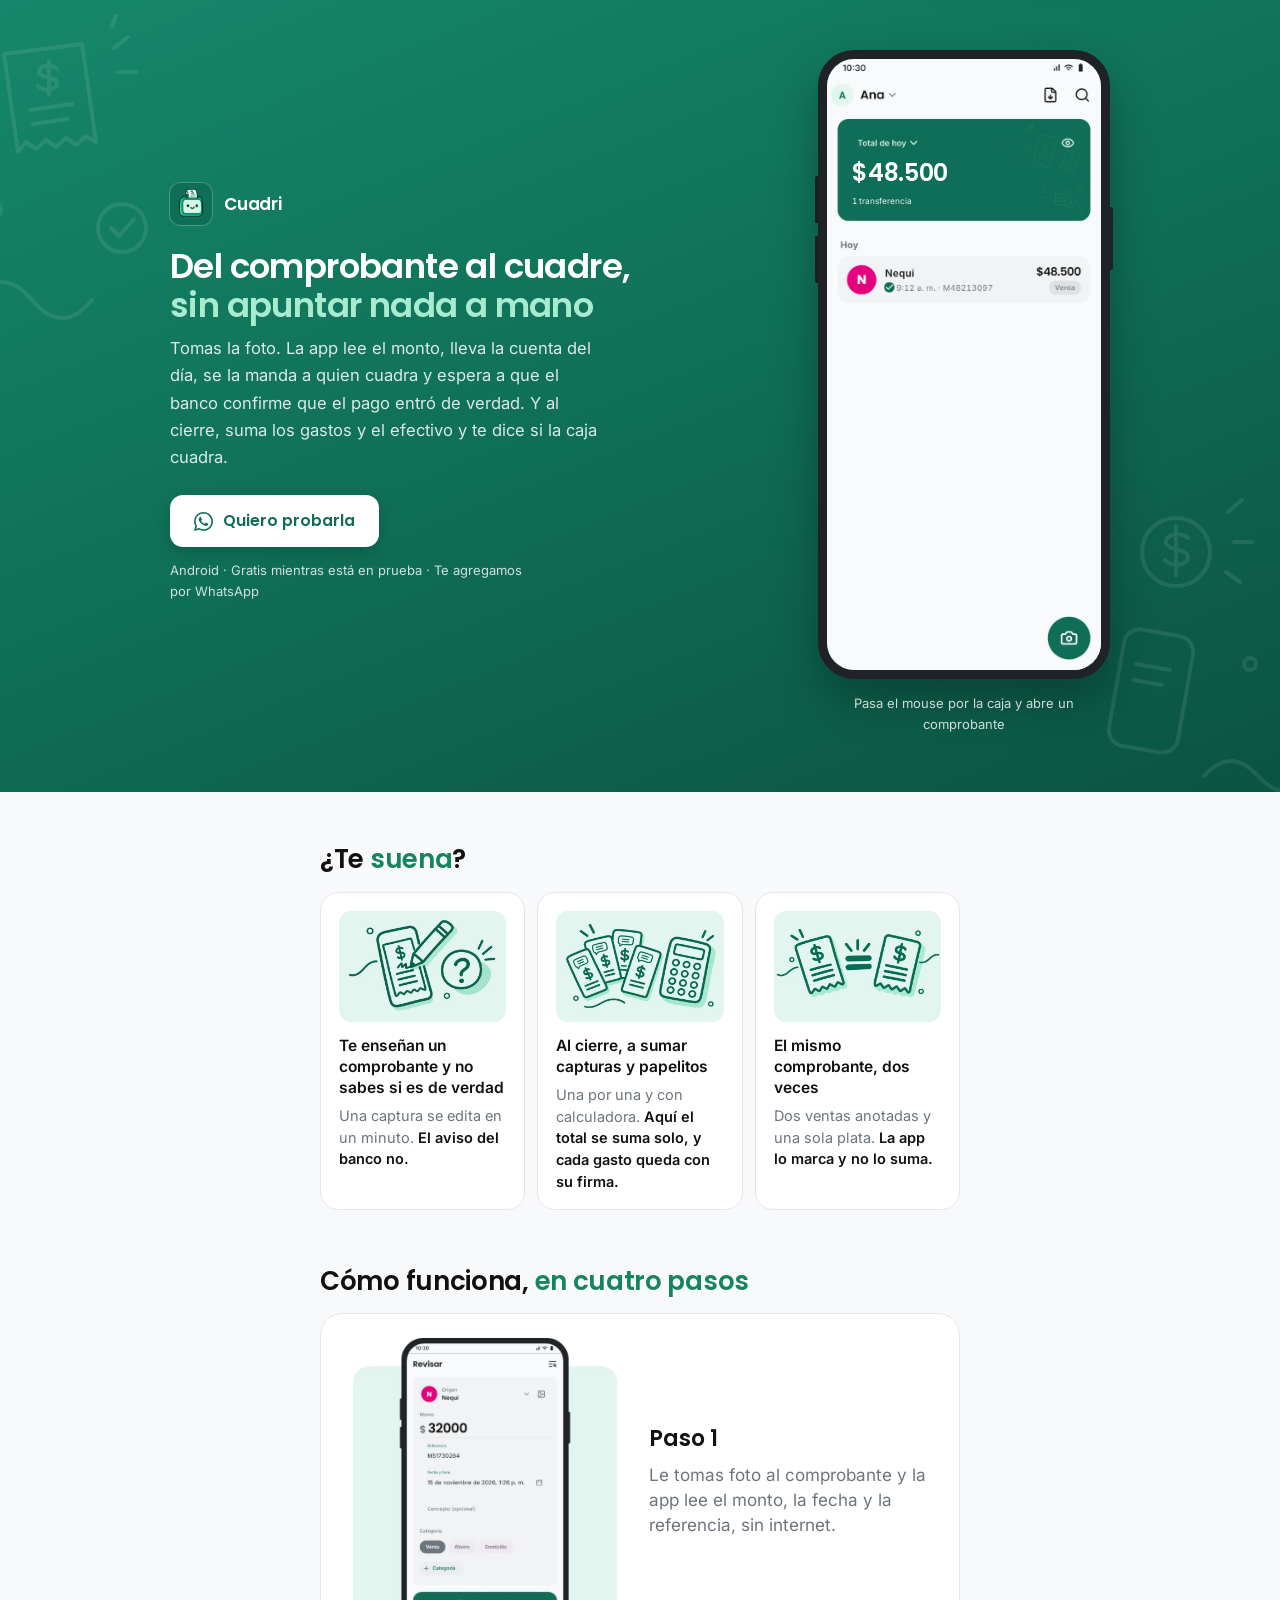
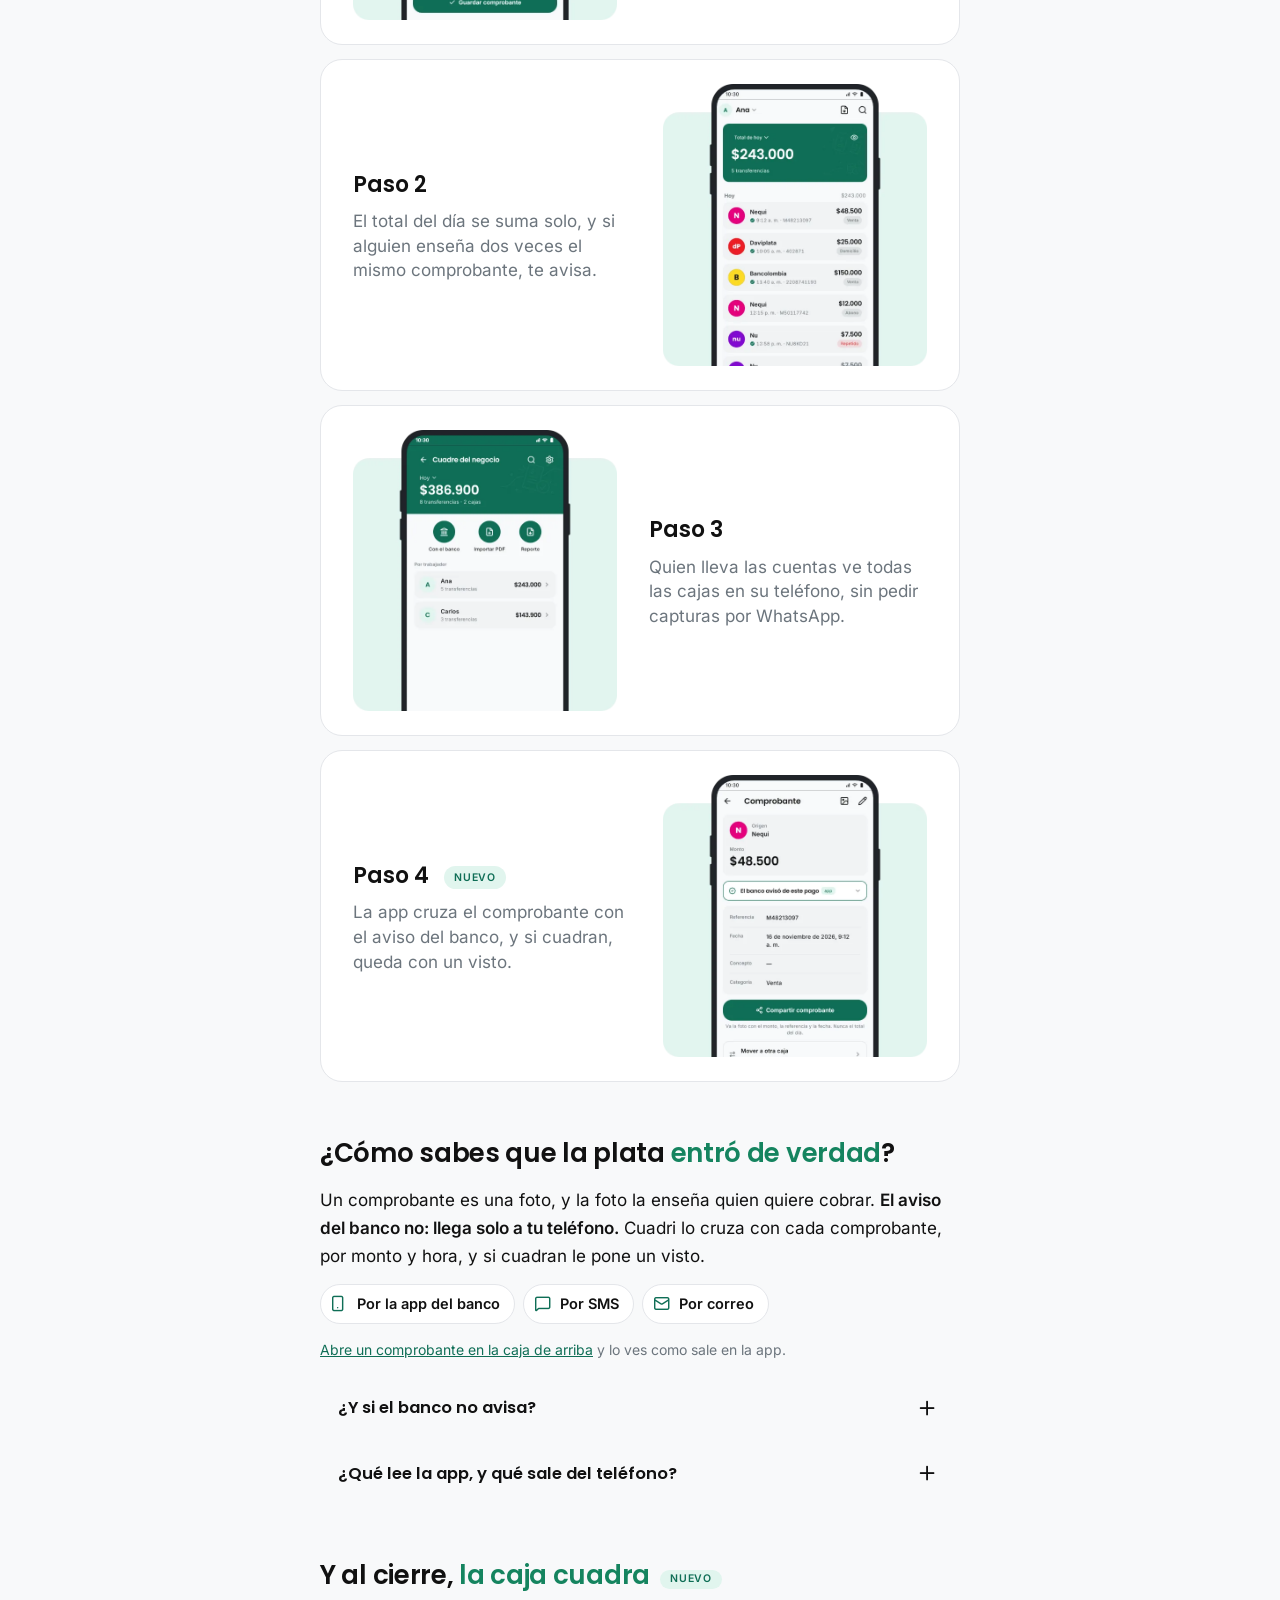
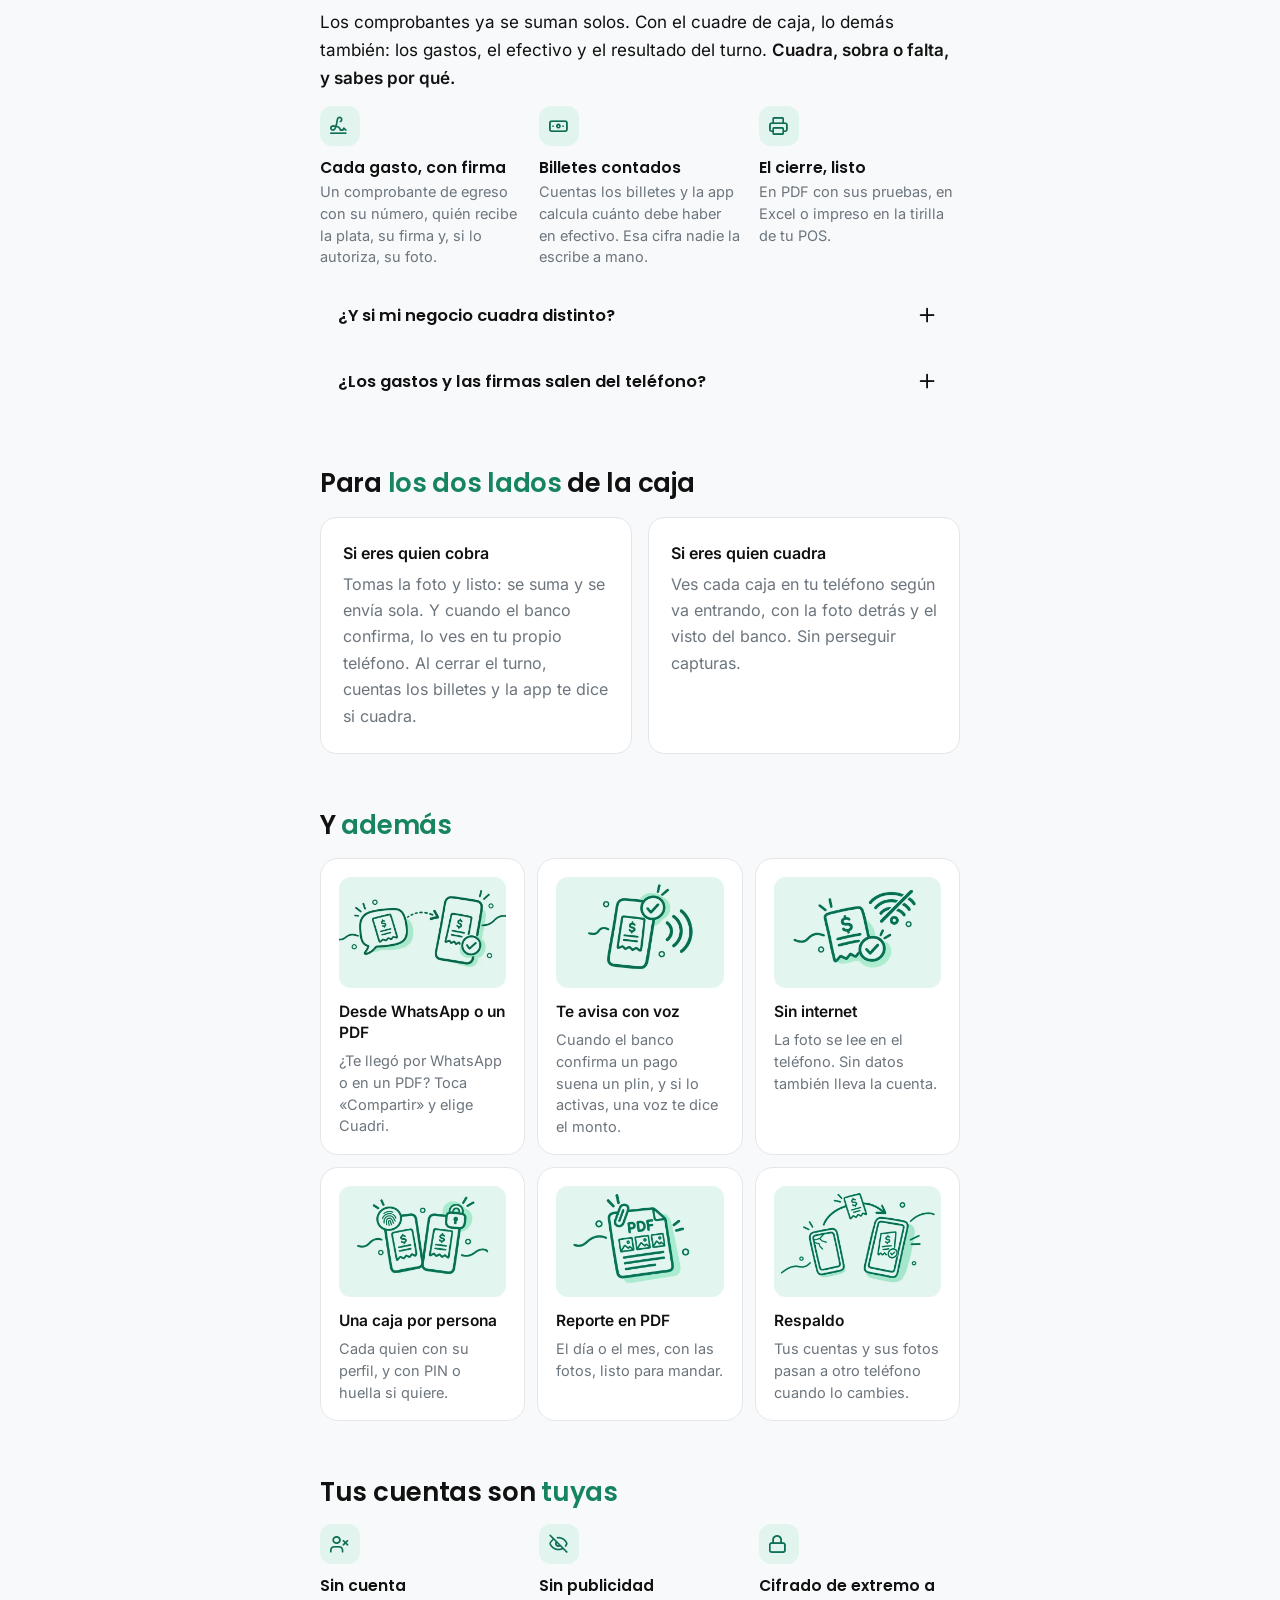
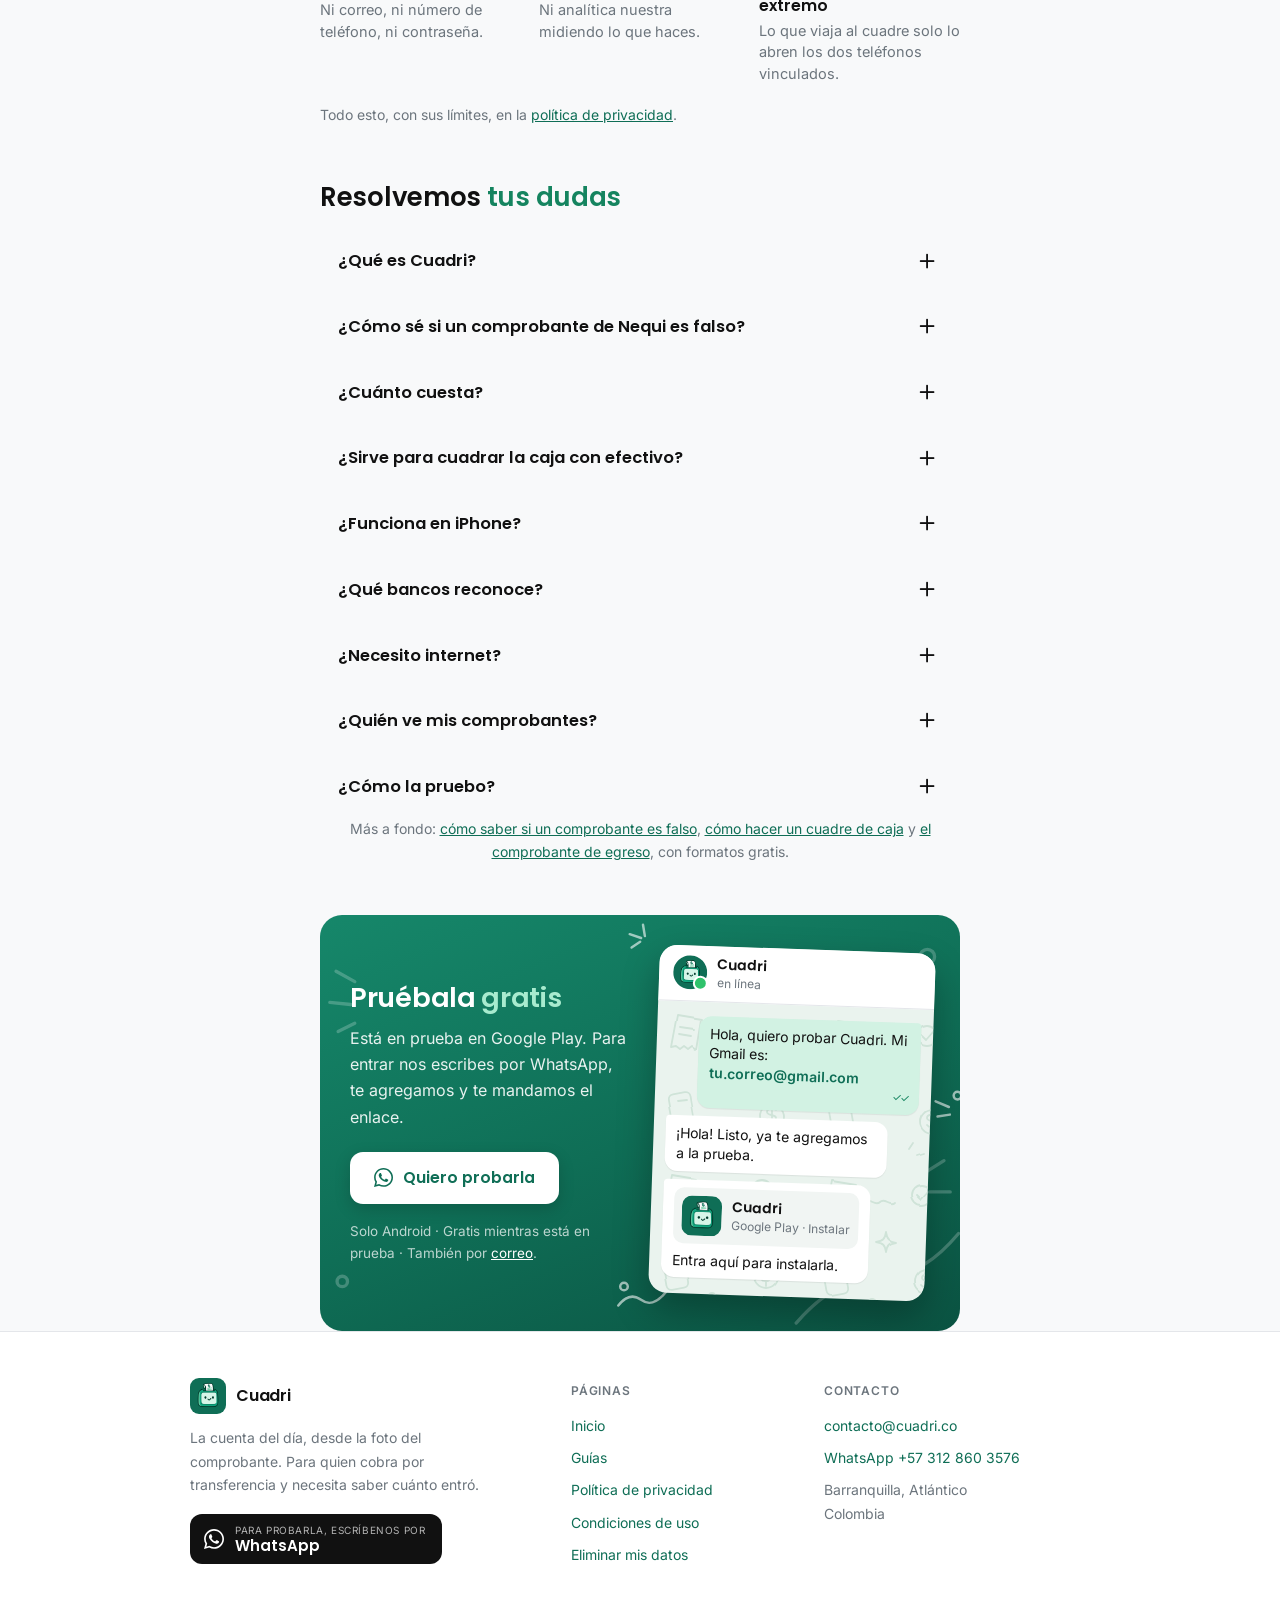
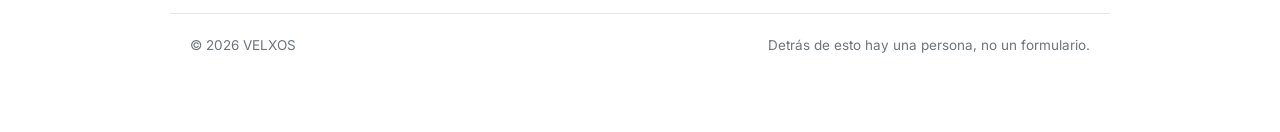
==== commit 567e51dd: "Página 404 con Cuadri, y las direcciones viejas con .html se ven limpias GitHub Pages sirve 404.html" ====
--- a/index.html
+++ b/index.html
@@ -3,6 +3,7 @@
 <head>
 <meta charset="utf-8">
 <meta name="viewport" content="width=device-width, initial-scale=1">
+<script>/* Las direcciones viejas (GitHub, .html) se ven limpias: */if(/\.html$/.test(location.pathname))history.replaceState(null,"",location.pathname.replace(/(index)?\.html$/,"")+location.search+location.hash)</script>
 <title>Cuadri: verifica comprobantes de pago y cuadra la caja</title>
 <meta name="description" content="Toma la foto del comprobante de Nequi, Daviplata o Bancolombia y el aviso del banco te confirma si el pago entró. Al cierre, la caja cuadra. Gratis, para Android.">
 <link rel="canonical" href="https://cuadri.co/">
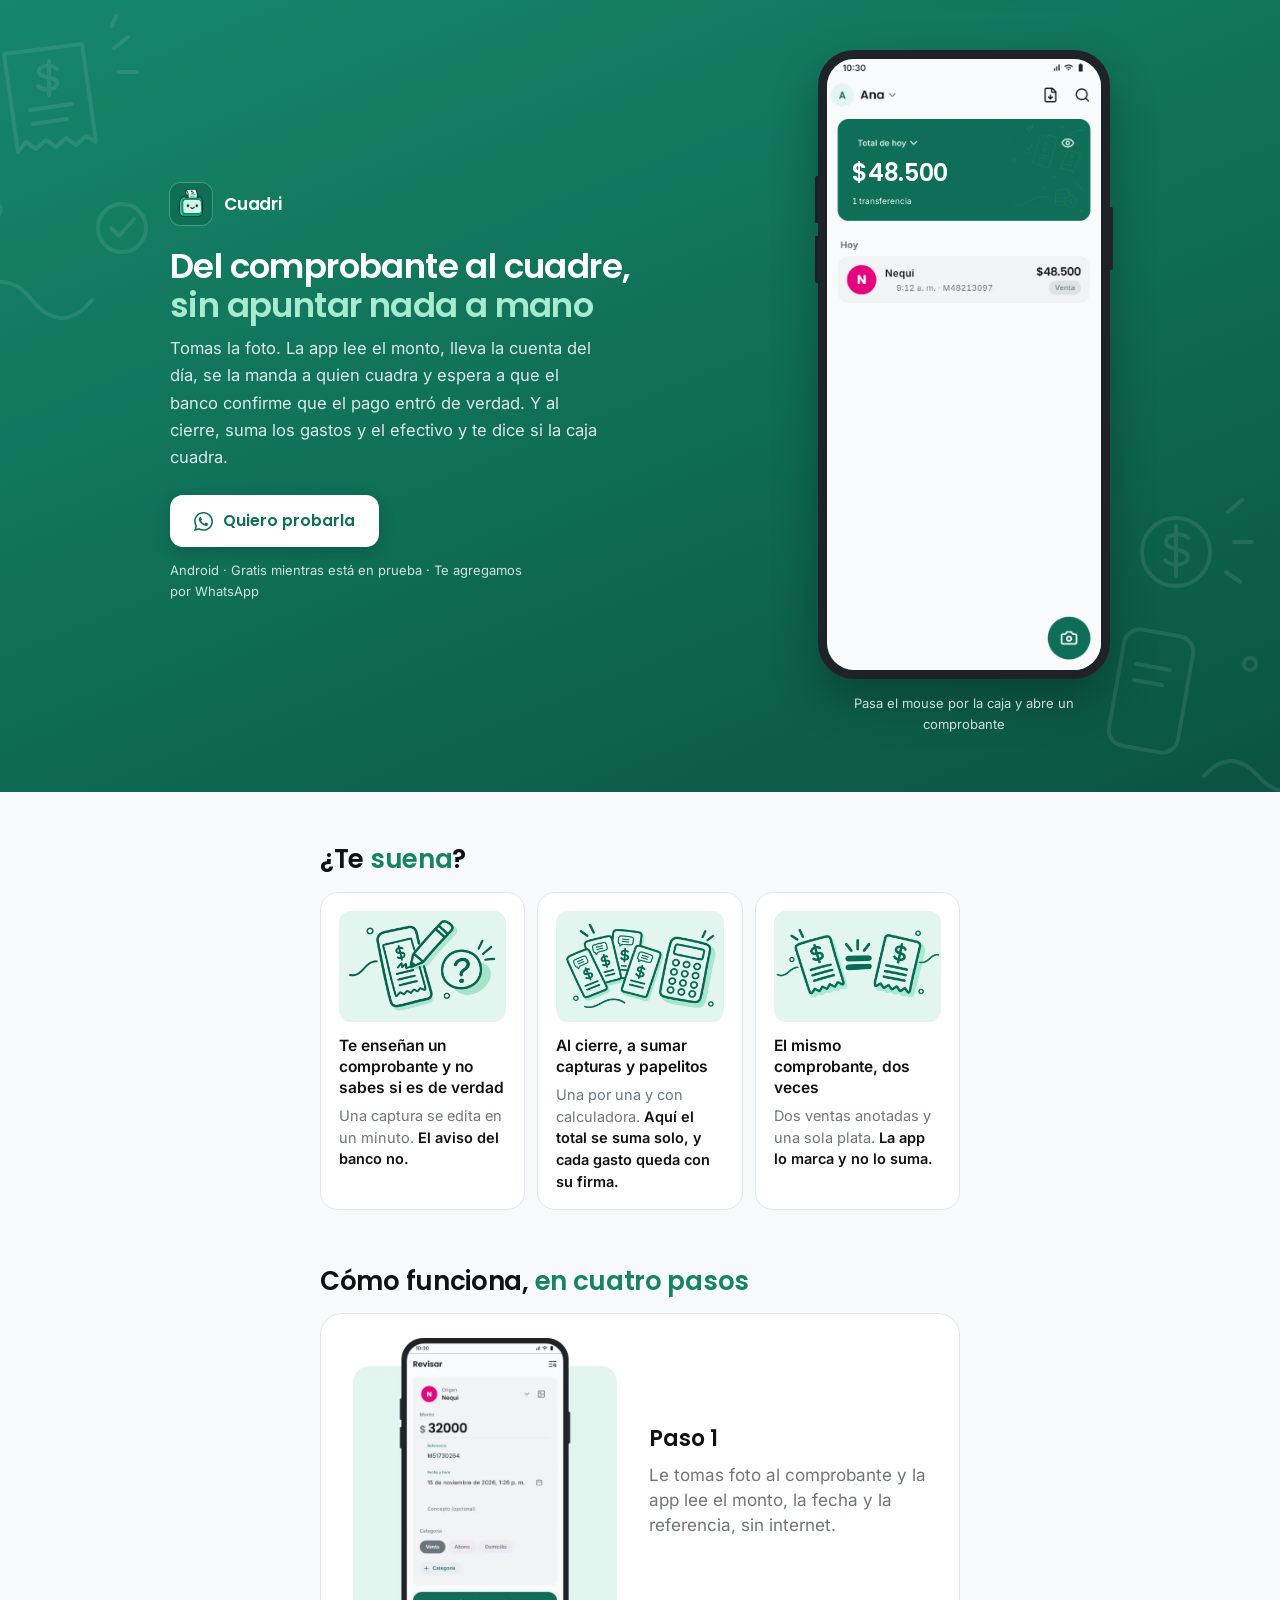
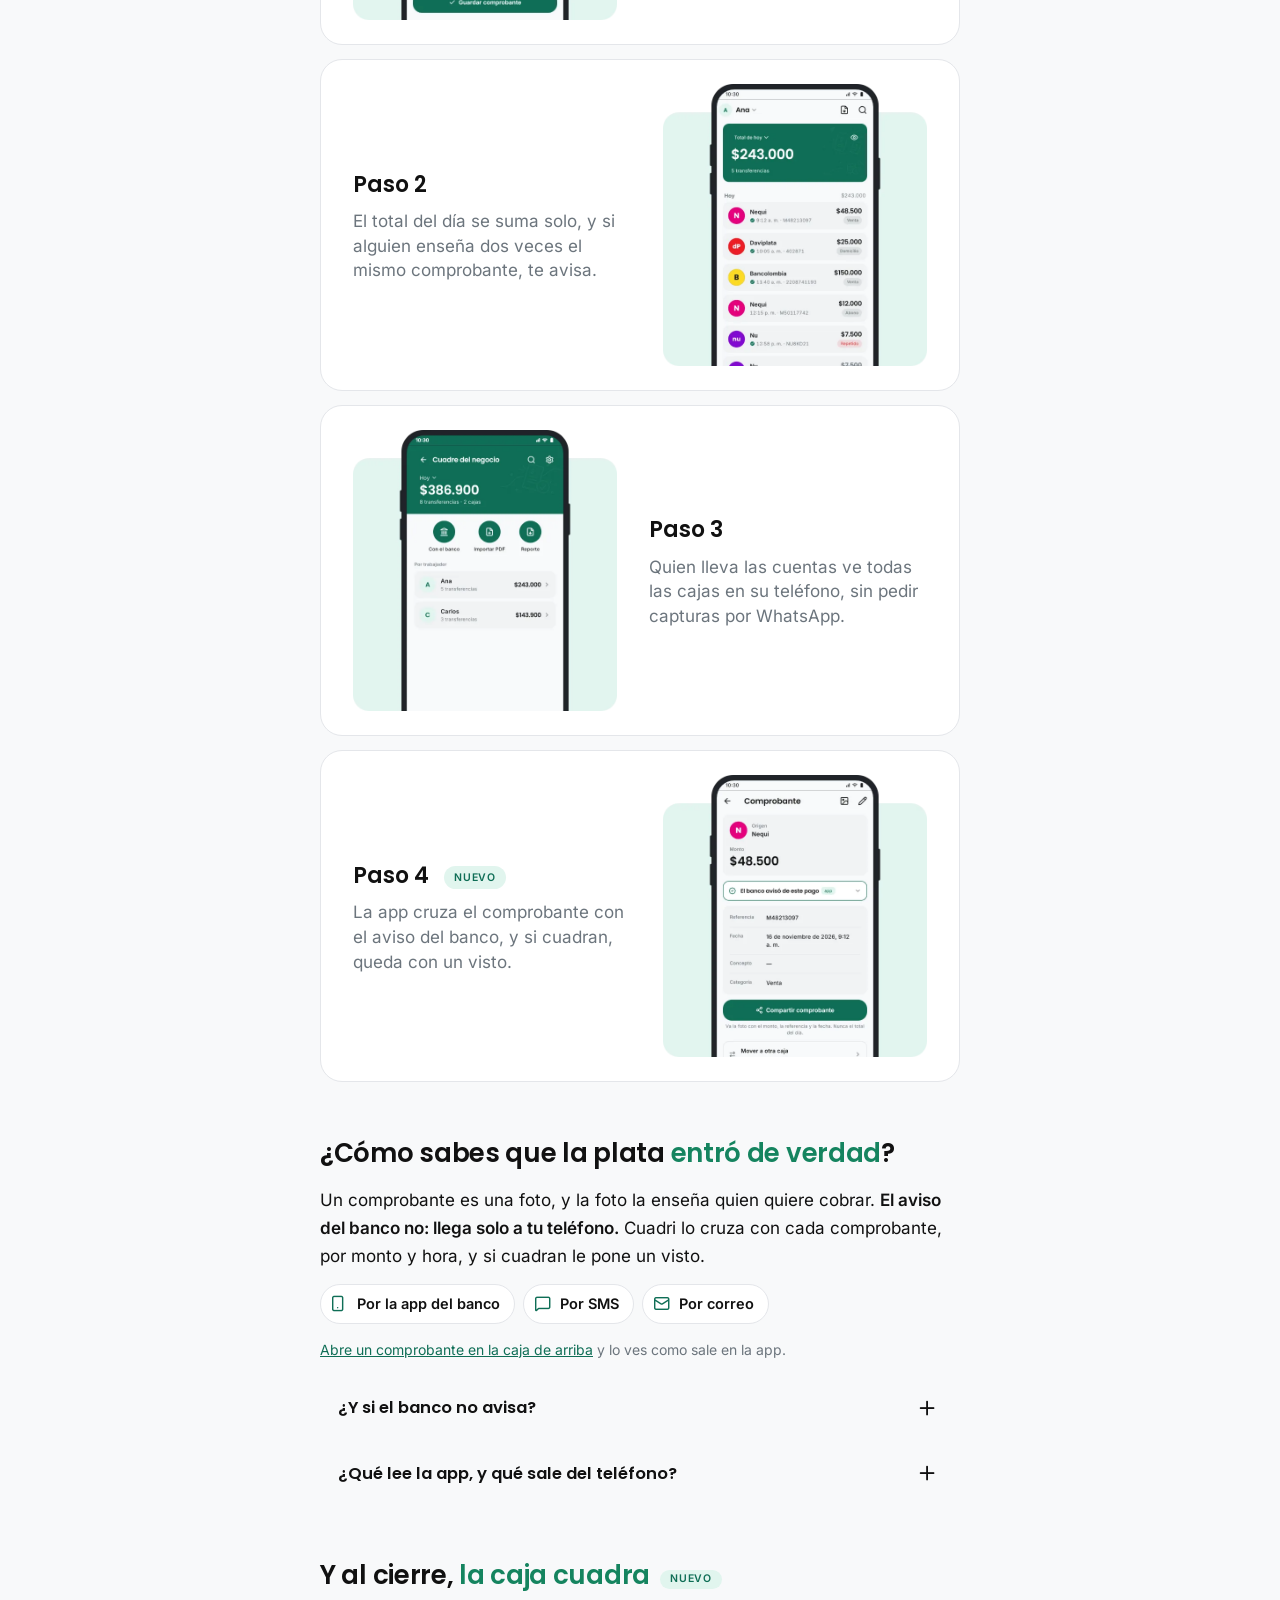
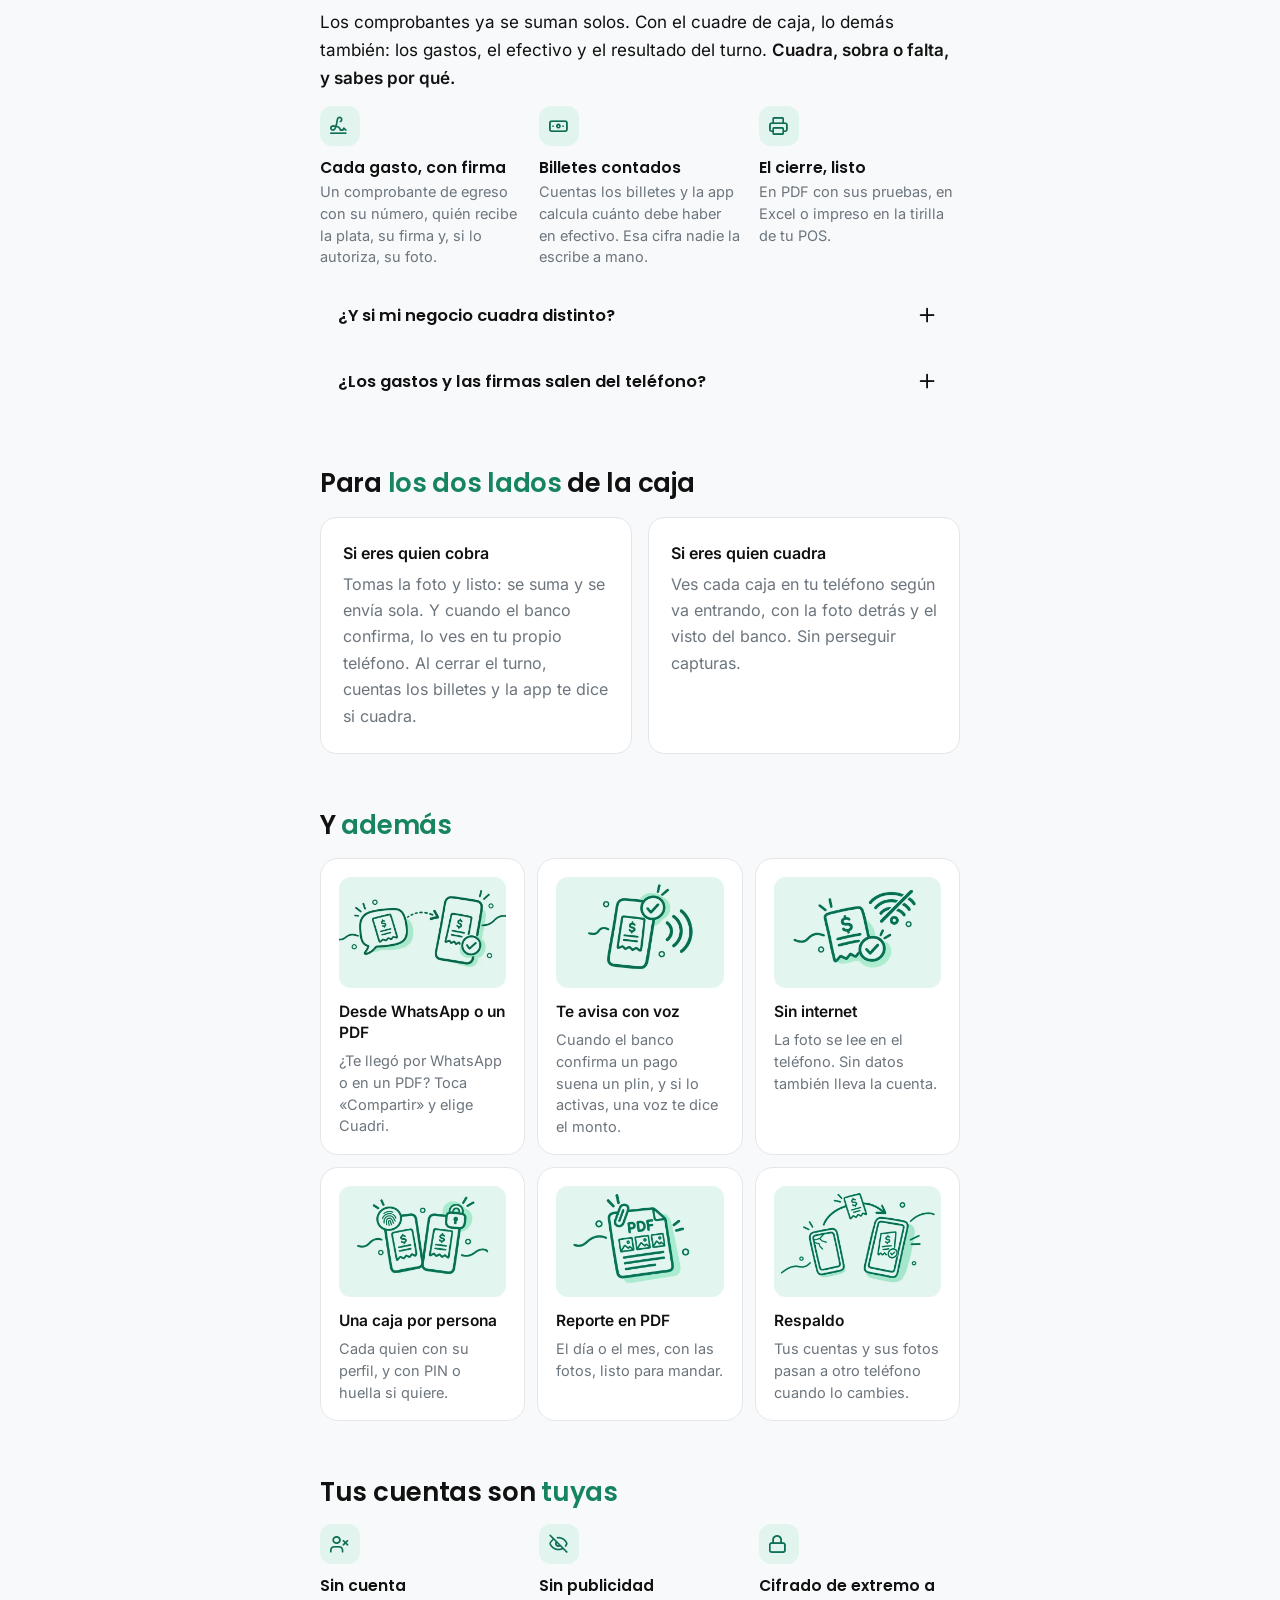
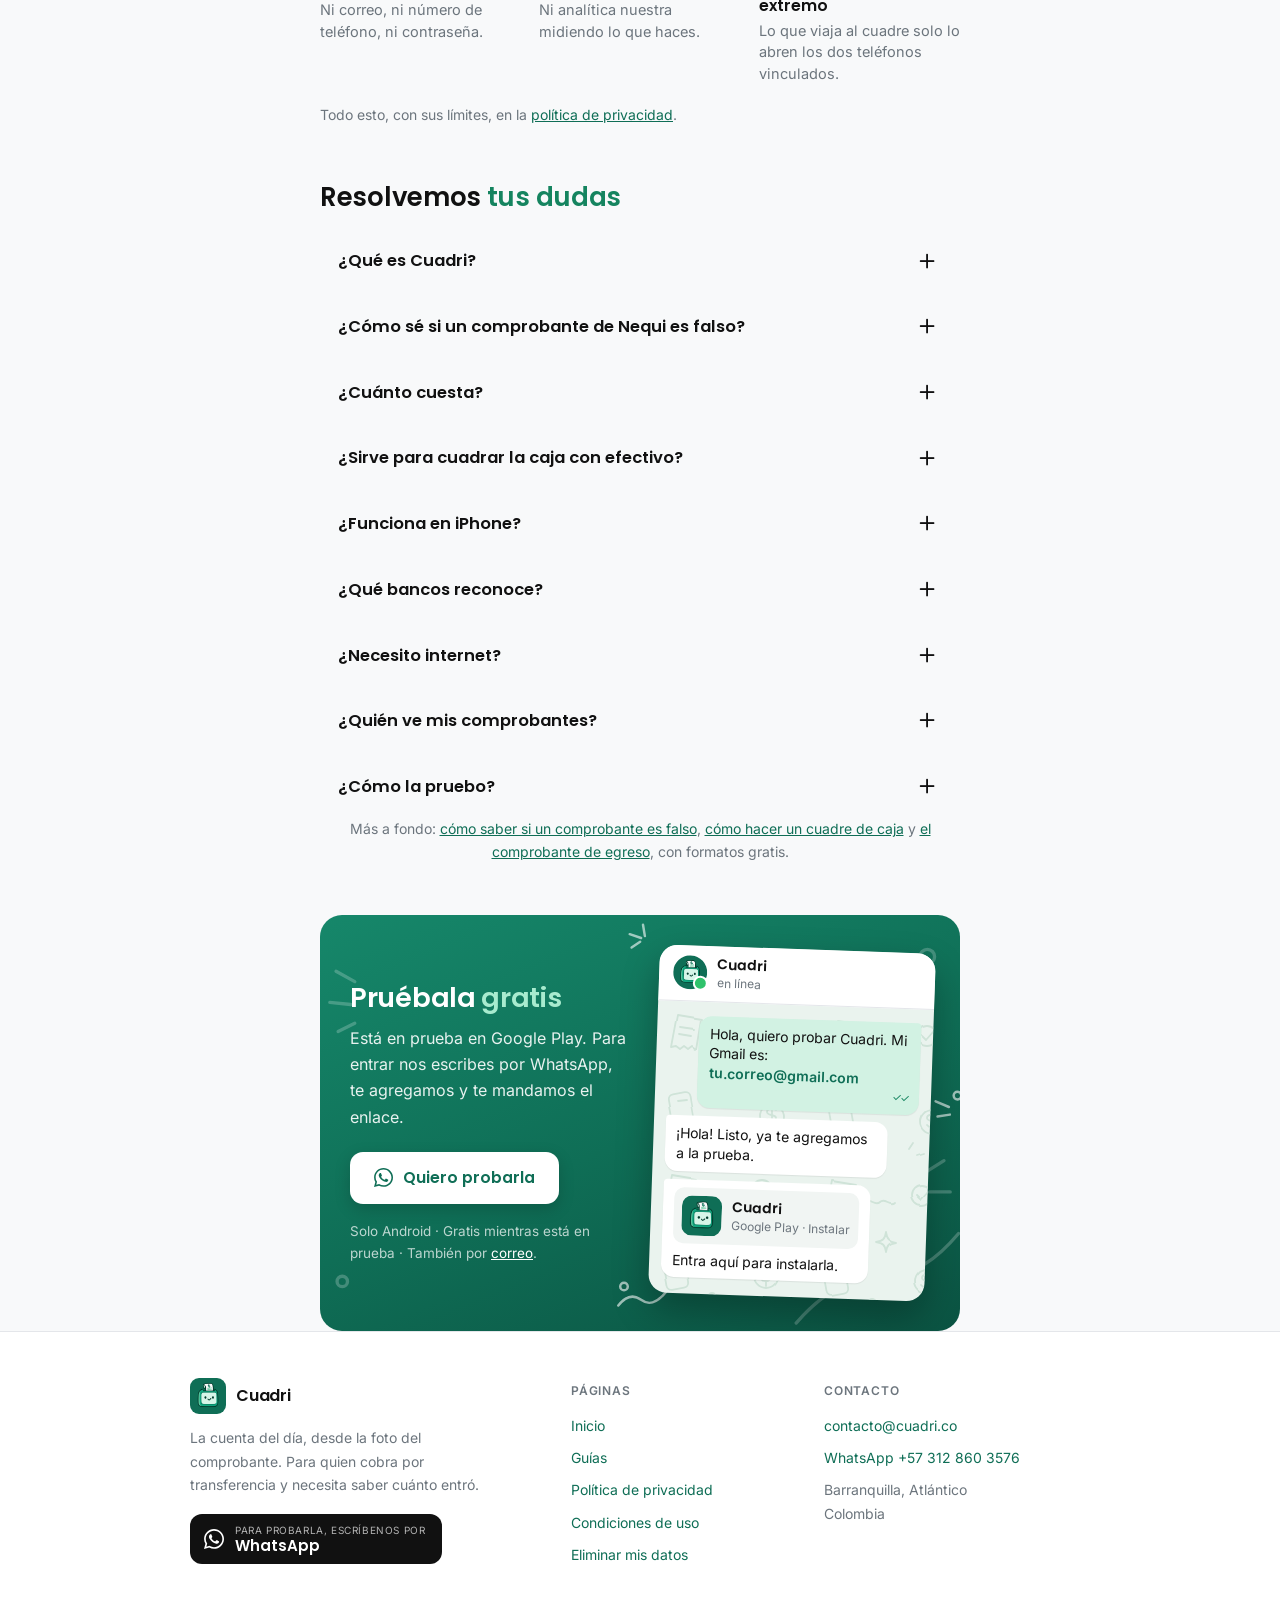
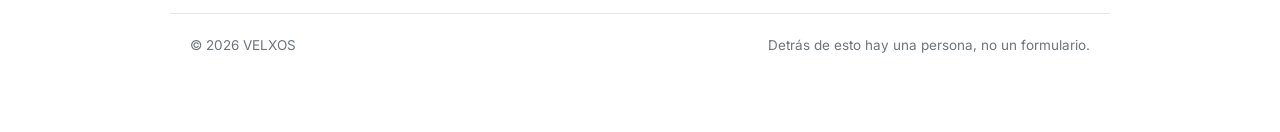
==== commit 50f7ee98: "Favicon solo con Cuadri, y las vistas previas al compartir completas El favicon ya no lleva el cuadr" ====
--- a/index.html
+++ b/index.html
@@ -15,12 +15,14 @@
 <meta property="og:description" content="Toma la foto del comprobante de Nequi, Daviplata o Bancolombia y el aviso del banco te confirma si el pago entró. Al cierre, la caja cuadra. Gratis, para Android.">
 <meta property="og:url" content="https://cuadri.co/">
 <meta property="og:image" content="https://cuadri.co/img/compartir.jpg">
+<meta property="og:image:secure_url" content="https://cuadri.co/img/compartir.jpg">
+<meta property="og:image:type" content="image/jpeg">
 <meta property="og:image:width" content="1200">
 <meta property="og:image:height" content="630">
 <meta property="og:image:alt" content="Cuadri, el personaje de la app, junto a: verifica comprobantes con el aviso del banco y cuadra la caja">
 <meta name="twitter:card" content="summary_large_image">
-<link rel="icon" href="/favicon.ico" sizes="any">
-<link rel="icon" href="/icono.png" type="image/png">
+<link rel="icon" href="/favicon.ico?v=2" sizes="any">
+<link rel="icon" href="/favicon.png?v=2" type="image/png" sizes="192x192">
 <link rel="apple-touch-icon" href="/apple-touch-icon.png">
 <!-- La versión va en el nombre porque GitHub guarda el CSS diez minutos: una
      página nueva con el CSS viejo se sale de la pantalla. Cambiarla con cada
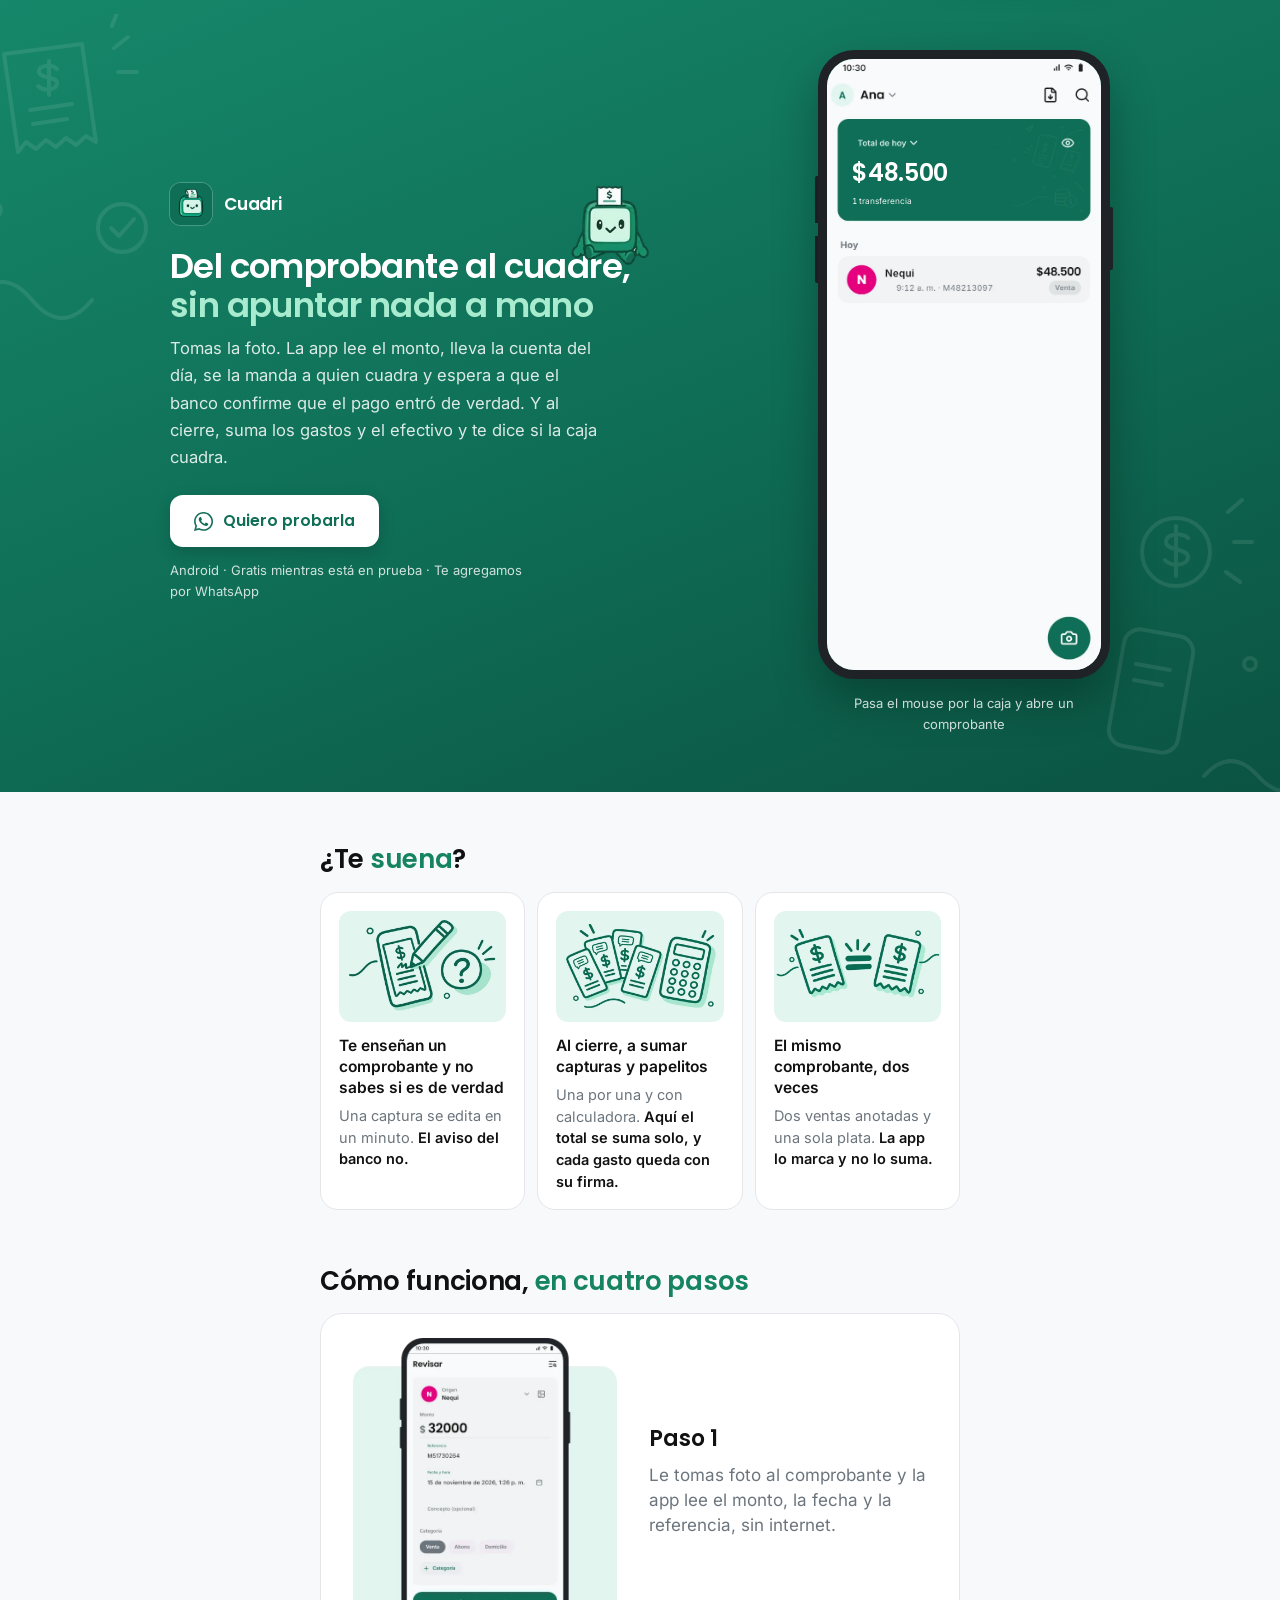
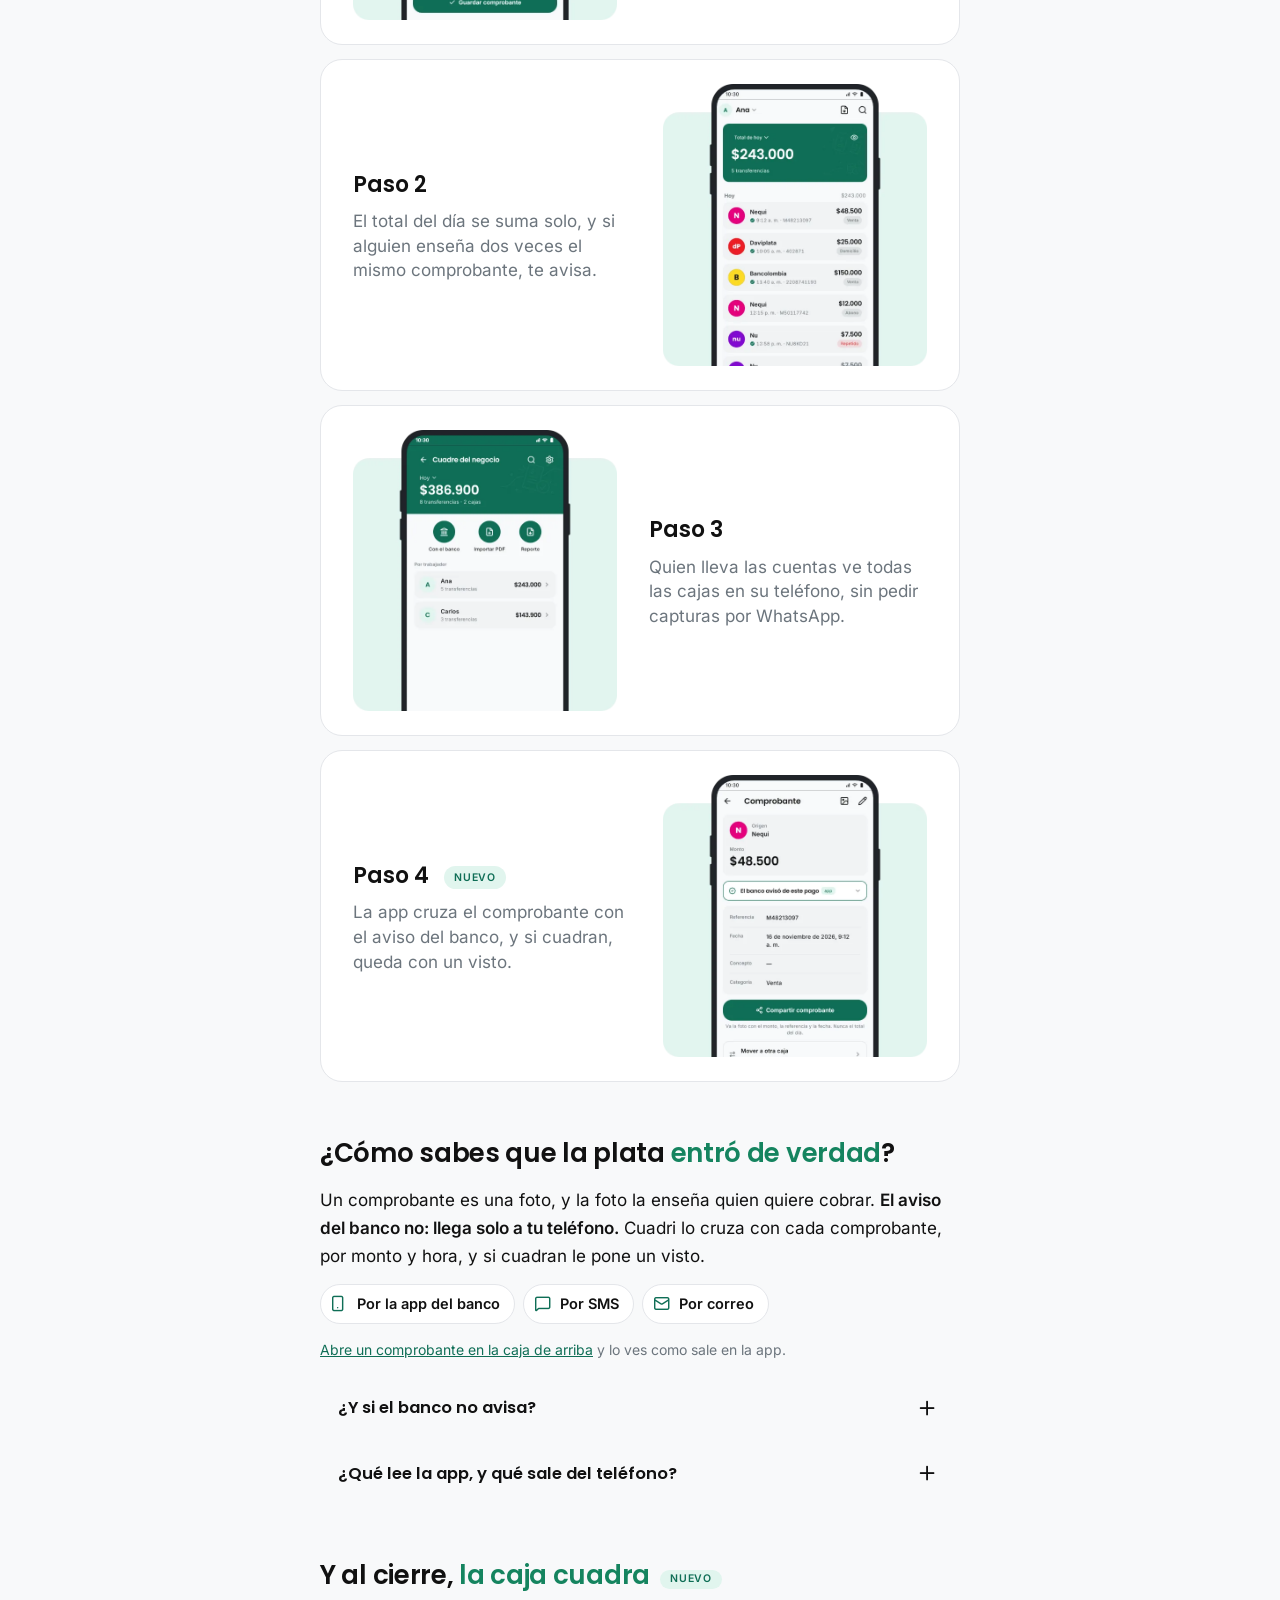
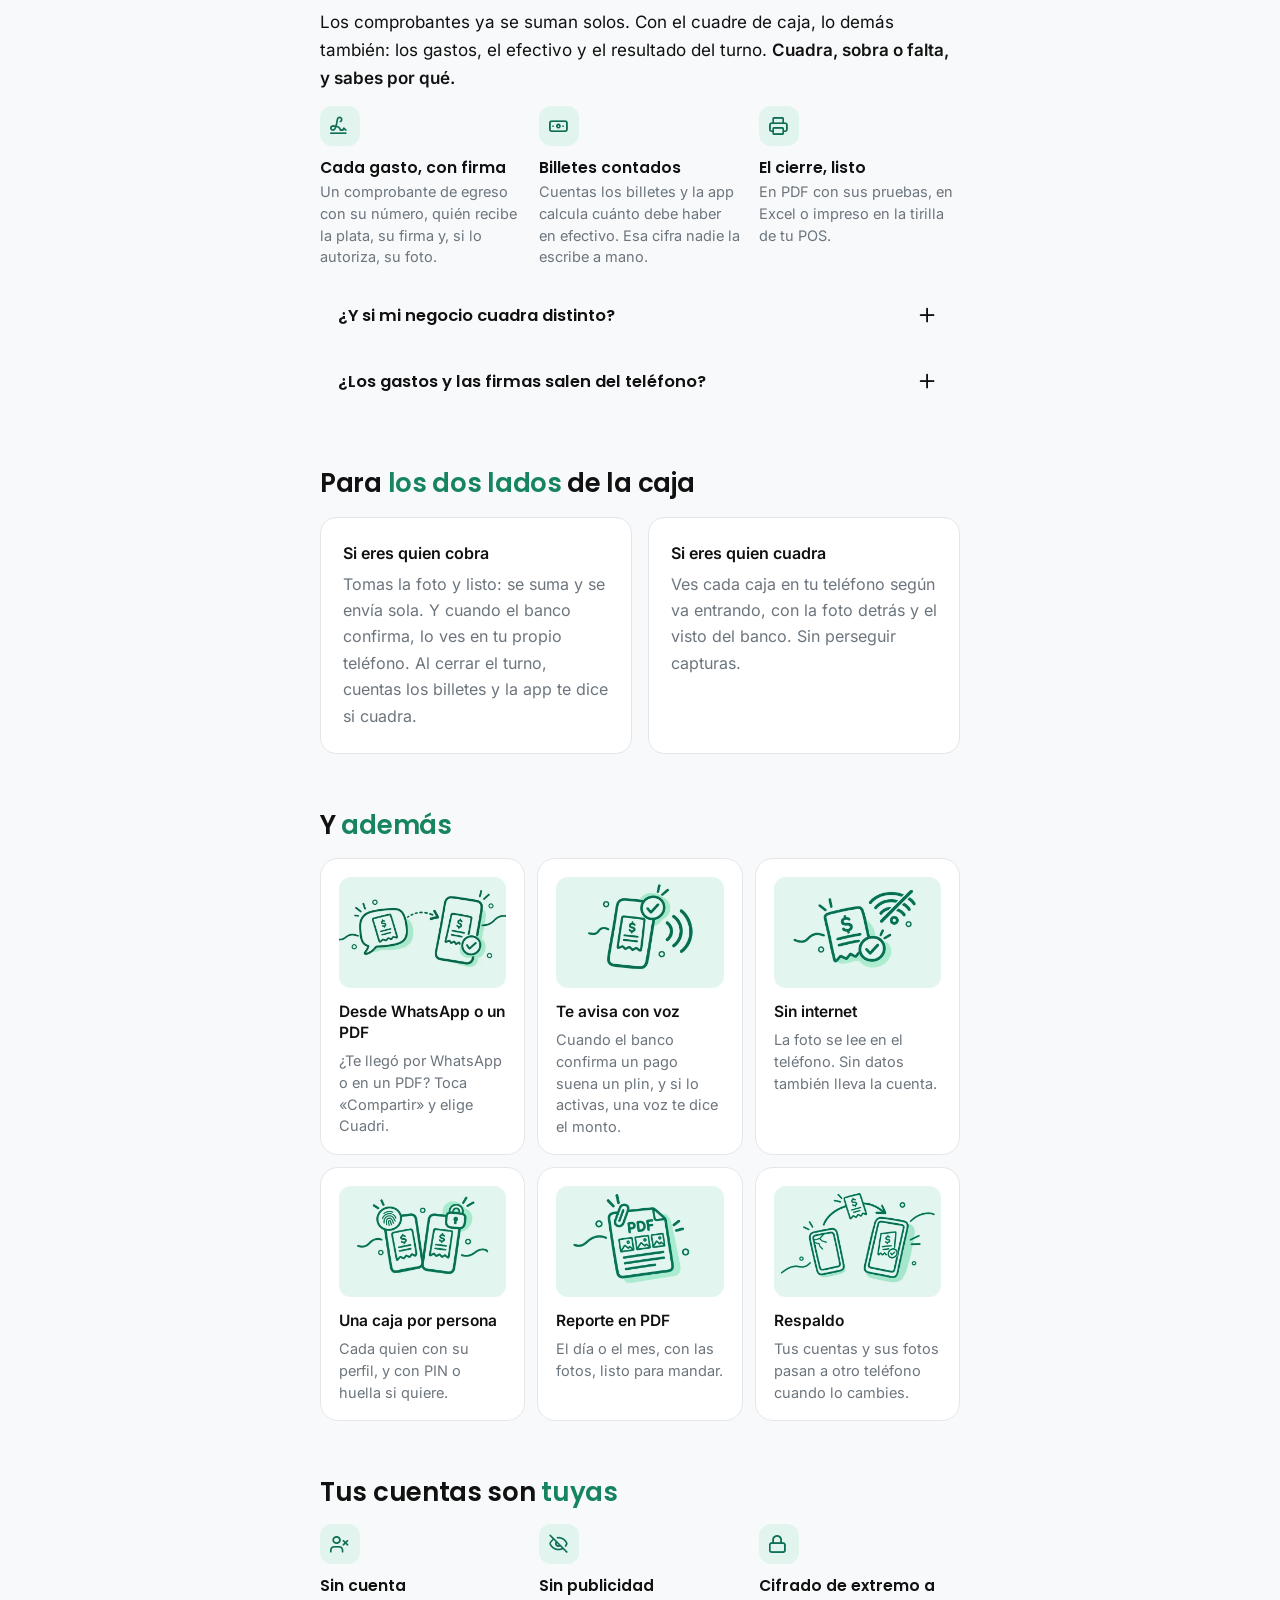
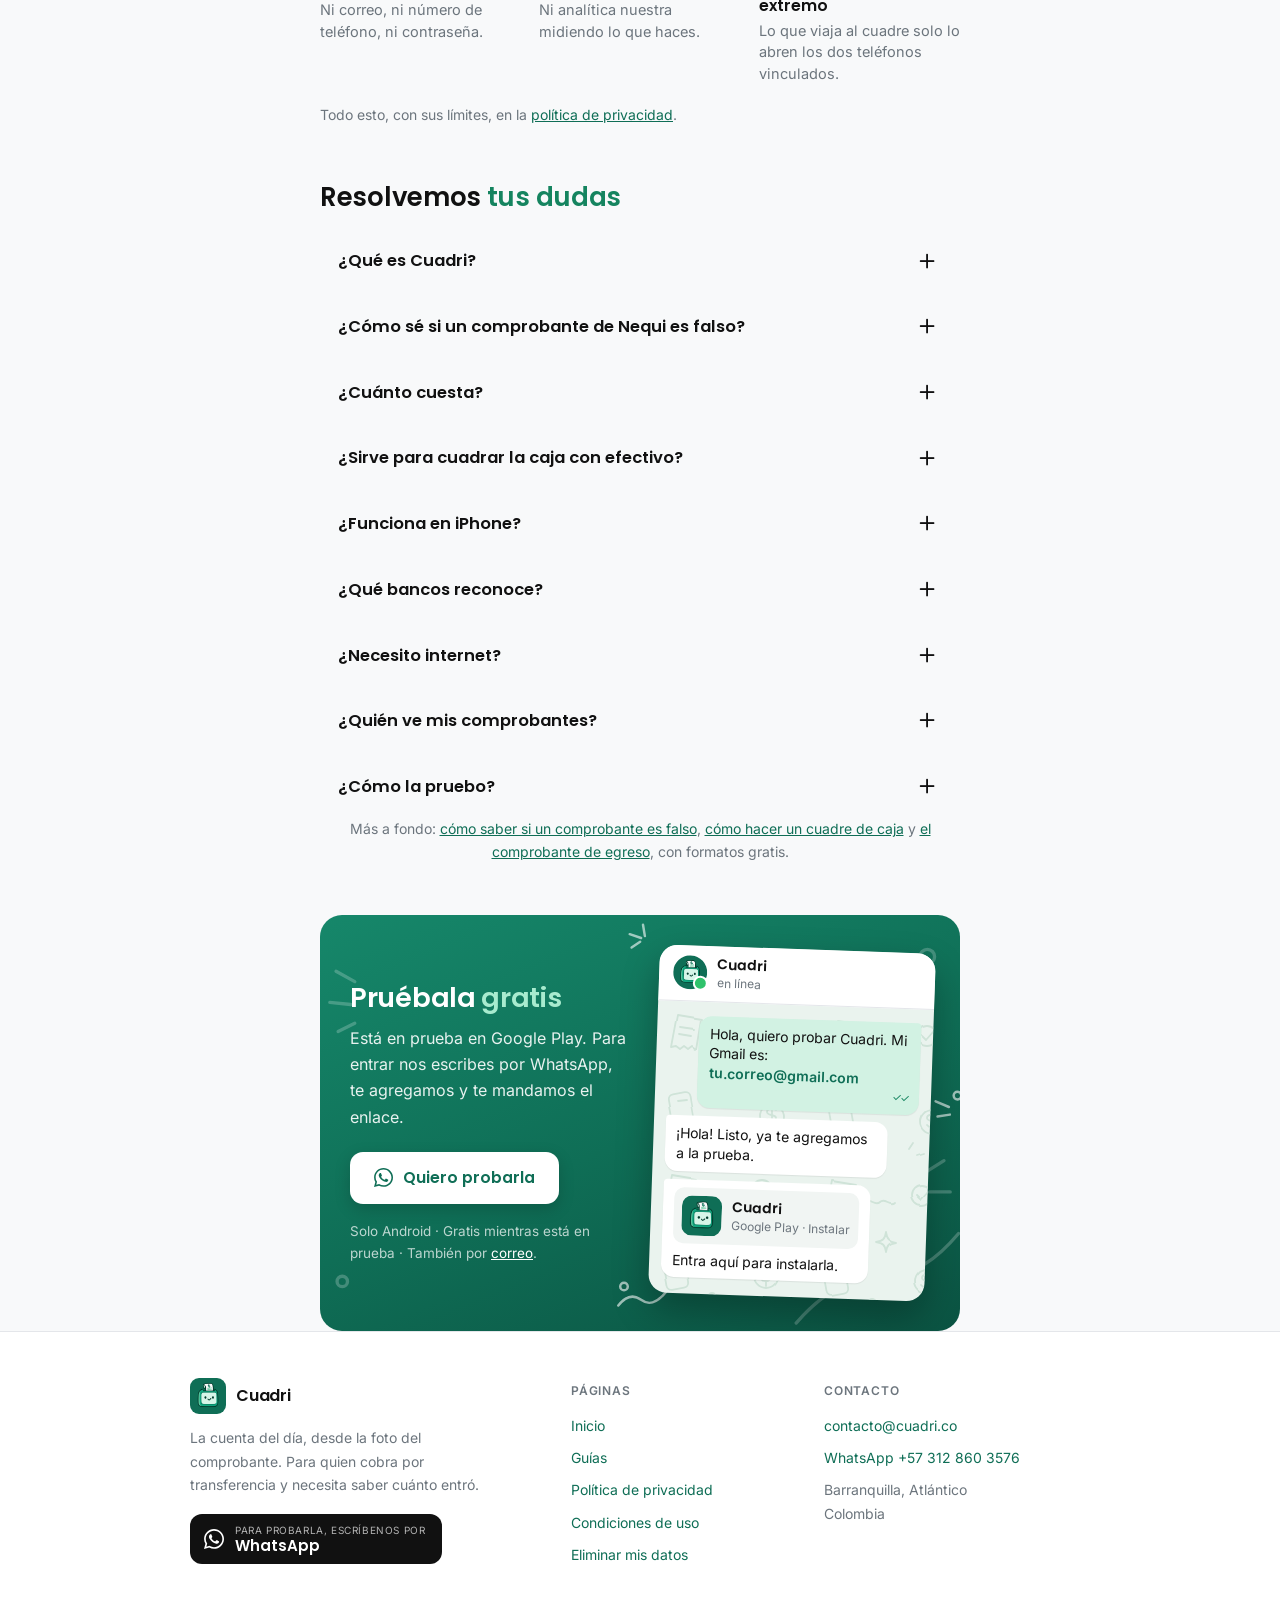
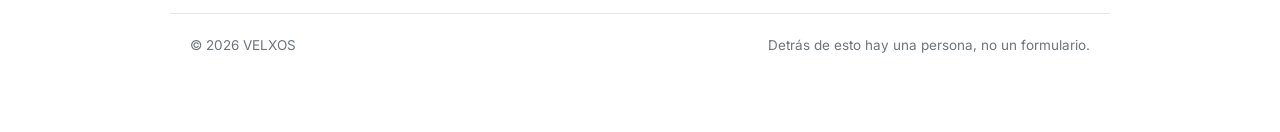
==== commit 8b83aa0a: "Cuadri camina por la portada y se queda sentado Sale de detrás de su nombre, camina y se sienta; ahí" ====
--- a/index.html
+++ b/index.html
@@ -218,7 +218,7 @@
         <img src="icono.png" alt="">
         <span>Cuadri</span>
       </div>
-      <h1>Del comprobante al cuadre,<br class="solo-ancho">
+      <h1>Del comprobante al <span class="banco">cuadre,</span><br class="solo-ancho">
       <span class="acento">sin apuntar nada a mano</span></h1>
       <p>Tomas la foto. La app lee el monto, lleva la cuenta del día, se la
       manda a quien cuadra y espera a que el banco confirme que el pago entró
@@ -505,7 +505,9 @@
     const desde = cifra, inicio = performance.now(), suyo = turno;
     const paso = ahora => {
       if (suyo !== turno) return listo();
-      const t = Math.min(1, (ahora - inicio) / ms);
+      // El navegador puede fechar el cuadro un pelo antes de `inicio`: sin el
+      // max, el avance salía negativo y la curva lo volvía un total negativo.
+      const t = Math.min(1, Math.max(0, (ahora - inicio) / ms));
       escribir(desde + (hasta - desde) * (1 - (1 - t) ** 3));
       t < 1 ? requestAnimationFrame(paso) : listo();
     };
@@ -1180,6 +1182,222 @@
   }, { rootMargin: '-64px 0px 0px 0px' }).observe(portada);
 })();
 </script>
+<script>
+// Cuadri sale de detrás de su nombre, camina y se sienta. Ahí se queda, en
+// reposo, hasta que se recarga la página. Dónde se sienta depende del ancho:
+//
+// - Desde 621 px, en «cuadre,». Camina por encima del titular, que ahí
+//   tiene el primer renglón fijo: «Del comprobante al cuadre,».
+// - En el celular, en la otra punta de la fila del logo. Ahí el titular
+//   cambia de renglones con cada teléfono y «cuadre,» suele quedar al empezar
+//   el segundo, donde sentado taparía el primero. Camina sobre la línea de
+//   abajo del ícono y se sienta a la derecha, más chico: lo mismo que lleva
+//   la cabecera de la app.
+//
+// - Camina una vez por visita: si vuelve a la página en la misma pestaña, ya
+//   está sentado.
+// - Con menos movimiento pedido aparece sentado y quieto, y solo se baja esa
+//   hoja. Muchos Xiaomi y TECNO lo piden solos al ahorrar batería.
+// - Se piden solo las hojas de ese ancho (460 KB en pantalla ancha, 280 KB en
+//   el celular), y cuando ya cargó todo lo demás: no frenan lo primero que se
+//   ve.
+// - Fuera de la vista no se mueve nada.
+//
+// Las hojas salen del video con tool/animacion/construir.py, en la app; de
+// ahí vienen celda, ancla y paso. El ancla es el centro del cuerpo visto de
+// frente, a la altura de las plantas.
+(() => {
+  const MODOS = {
+    titular: { cuando: '(min-width: 621px)', sufijo: '',
+      celda: [102, 88], ancla: [52.96, 86.09], paso: 2.03, frente: 33, alto: 112, ala: 52 },
+    fila: { cuando: '(max-width: 620px)', sufijo: '-chico',
+      celda: [70, 62], ancla: [36.57, 59.45], paso: 1.40, frente: 23, alto: 76, ala: 34 },
+  };
+  // paso: lo que avanza el pie en un cuadro del video. frente: lo que asoma
+  // caminando por delante del ancla. ala: lo que ocupa sentado (y saludando)
+  // a la derecha del ancla. alto: el aire que se le deja encima del piso.
+  const M = Object.values(MODOS).find((m) => matchMedia(m.cuando).matches);
+  const texto = document.querySelector('.portada-texto');
+  const nombre = texto && texto.querySelector('.marca span');
+  const logo = texto && texto.querySelector('.marca img');
+  const banco = texto && texto.querySelector('.banco');
+  if (!M || !banco || !nombre || !logo || !window.requestAnimationFrame) return;
+  const ancho = matchMedia(M.cuando);
+  const quieto = matchMedia('(prefers-reduced-motion: reduce)').matches;
+
+  const COLS = 10;
+  const HOJAS = { camina: 26, sienta: 52, reposo: 51 };
+  const CICLO = 14;       // la caminata repite los cuadros 7 a 20…
+  const REMATE = 23;      // …y remata del 7 al 30, donde se para
+  const RAPIDO = 26, FPS = 12;
+  const BAJA = .2;        // cuánto baja al sentarse en «cuadre,», en fracción de la letra
+
+  let g, capa, capas = {}, t0 = null, vivo = false, pedido = 0, visible = true;
+  let anduvo = false;
+  try { anduvo = sessionStorage.getItem('cuadri-anduvo') === '1'; } catch (e) {}
+
+  function enElTitular(caja) {
+    const t = banco.firstChild;
+    const r = document.createRange();
+    r.setStart(t, 0); r.setEnd(t, t.length);
+    const palabra = r.getBoundingClientRect();
+    r.setStart(t, t.length - 3);
+    const remate = r.getBoundingClientRect();   // «re,»: ahí se sienta
+    // Si «cuadre,» no quedó en el primer renglón, no hay dónde sentarlo.
+    const h1 = banco.parentElement.firstChild;
+    r.setStart(h1, 0); r.setEnd(h1, 1);
+    if (Math.abs(r.getBoundingClientRect().top - palabra.top) > 2) return null;
+    const e = getComputedStyle(banco);
+    const ctx = document.createElement('canvas').getContext('2d');
+    ctx.font = `${e.fontWeight} ${e.fontSize} ${e.fontFamily}`;
+    const d = ctx.measureText('d'), x = ctx.measureText('x');
+    const base = palabra.top + (d.fontBoundingBoxAscent || palabra.height * .75);
+    // Camina sobre las minúsculas (la o, la r): por encima de las altas se
+    // veía flotando, porque casi todas las letras son bajitas. Al sentarse
+    // baja un poco más y las piernas le cuelgan por delante de la palabra.
+    return {
+      piso: base - x.actualBoundingBoxAscent - caja.top,
+      baja: parseFloat(e.fontSize) * BAJA,
+      fin: remate.left + remate.width / 2 - caja.left,
+    };
+  }
+
+  function enLaFila(caja) {
+    // Sobre la línea de abajo del ícono, y sentado en la punta derecha de la
+    // columna, con el saludo adentro: si se sale, la página se corre de lado.
+    return { piso: logo.getBoundingClientRect().bottom - caja.top, baja: 0, fin: caja.width - M.ala };
+  }
+
+  function medir() {
+    const caja = texto.getBoundingClientRect();
+    const sitio = M === MODOS.titular ? enElTitular(caja) : enLaFila(caja);
+    if (!sitio) return null;
+    const { piso, baja, fin } = sitio;
+    const linea = nombre.getBoundingClientRect().right + 12 - caja.left;
+    if (fin - linea < 60) return null;
+    const inicio = linea - M.frente;
+    // Las vueltas del ciclo que hagan falta para que el pie casi no patine.
+    const vueltas = Math.max(0, Math.round(((fin - inicio) / (M.paso * 1.3) - REMATE) / CICLO));
+    const cuadros = vueltas * CICLO + REMATE;
+    return { piso, baja, linea, inicio, fin, vueltas, cuadros, columna: caja.width,
+             paso: (fin - inicio) / cuadros,
+             mueve: (cuadros + 1) / RAPIDO, gira: (cuadros + 1) / RAPIDO + 2 / FPS,
+             sienta: (cuadros + 1) / RAPIDO + 2 / FPS + HOJAS.sienta / FPS };
+  }
+
+  function ubicar() {
+    Object.assign(capa.style, {
+      left: g.linea + 'px', top: (g.piso - M.alto) + 'px',
+      width: (Math.min(g.fin + M.ala, g.columna) - g.linea) + 'px',
+      height: (M.alto + g.baja + 6) + 'px',
+    });
+  }
+
+  function pintar(hoja, celda, x, dy) {
+    for (const n in capas) capas[n].style.opacity = n === hoja ? '1' : '0';
+    const c = capas[hoja];
+    c.style.backgroundPosition =
+      `${-(celda % COLS) * M.celda[0]}px ${-Math.floor(celda / COLS) * M.celda[1]}px`;
+    c.style.transform =
+      `translate(${x - M.ancla[0] - g.linea}px, ${M.alto + dy - M.ancla[1]}px)`;
+  }
+
+  function cuadro(ahora) {
+    pedido = 0;
+    if (t0 === null) t0 = ahora;
+    const t = (ahora - t0) / 1000;
+    if (t < g.mueve) {
+      const j = Math.floor(t * RAPIDO);
+      const celda = j < g.vueltas * CICLO ? j % CICLO : j - g.vueltas * CICLO;
+      pintar('camina', celda, g.inicio + g.paso * Math.min(t * RAPIDO, g.cuadros), 0);
+    } else if (t < g.gira) {
+      pintar('camina', REMATE + 1 + Math.min(1, Math.floor((t - g.mueve) * FPS)), g.fin, 0);
+    } else if (t < g.sienta) {
+      const celda = Math.min(HOJAS.sienta - 1, Math.floor((t - g.gira) * FPS));
+      // Se agacha entre los cuadros 11 y 16 de esta hoja.
+      pintar('sienta', celda, g.fin, g.baja * Math.min(1, Math.max(0, (celda - 11) / 5)));
+    } else {
+      pintar('reposo', Math.floor((t - g.sienta) * FPS) % HOJAS.reposo, g.fin, g.baja);
+    }
+    if (vivo && visible) pedido = requestAnimationFrame(cuadro);
+  }
+
+  function sentado() {
+    // Directo al reposo, sin caminar.
+    t0 = performance.now() - g.sienta * 1000;
+  }
+
+  function arrancar() {
+    g = medir();
+    if (!g) return;
+    if (getComputedStyle(texto).position === 'static') texto.style.position = 'relative';
+    capa = document.createElement('div');
+    capa.setAttribute('aria-hidden', 'true');
+    Object.assign(capa.style, { position: 'absolute', overflow: 'hidden', pointerEvents: 'none' });
+    for (const [n, cuantos] of Object.entries(HOJAS)) {
+      const c = document.createElement('div');
+      Object.assign(c.style, {
+        position: 'absolute', left: 0, top: 0,
+        width: M.celda[0] + 'px', height: M.celda[1] + 'px',
+        backgroundImage: `url(img/cuadri-${n}${M.sufijo}.webp)`, backgroundRepeat: 'no-repeat',
+        backgroundSize: `${COLS * M.celda[0]}px ${Math.ceil(cuantos / COLS) * M.celda[1]}px`,
+        opacity: 0,
+      });
+      capa.appendChild(c);
+      capas[n] = c;
+    }
+    ubicar();
+    texto.appendChild(capa);
+    if (quieto) {
+      pintar('reposo', 0, g.fin, g.baja);
+      return;
+    }
+    // Si la portada no está a la vista (llegó con un enlace a otra parte),
+    // tampoco camina: ya está sentado cuando suba.
+    if (anduvo || window.scrollY > 200) sentado();
+    try { sessionStorage.setItem('cuadri-anduvo', '1'); } catch (e) {}
+    vivo = true;
+    pedido = requestAnimationFrame(cuadro);
+    if ('IntersectionObserver' in window) {
+      new IntersectionObserver(([e]) => {
+        visible = e.isIntersecting;
+        if (visible && vivo && !pedido) pedido = requestAnimationFrame(cuadro);
+      }).observe(capa);
+    }
+    // Al girar el teléfono o cambiar el ancho: si sigue en el mismo modo, se
+    // vuelve a medir y queda sentado; si cambió, se esconde (sus hojas son
+    // las del otro tamaño).
+    let espera = 0;
+    addEventListener('resize', () => {
+      cancelAnimationFrame(espera);
+      espera = requestAnimationFrame(() => {
+        capa.hidden = !ancho.matches;
+        if (capa.hidden) return;
+        const nuevo = medir();
+        if (!nuevo) { capa.hidden = true; return; }
+        const caminando = t0 !== null && (performance.now() - t0) / 1000 < g.sienta;
+        g = nuevo;
+        ubicar();
+        if (caminando) sentado();
+        if (quieto) pintar('reposo', 0, g.fin, g.baja);
+        else if (!pedido && visible) pedido = requestAnimationFrame(cuadro);
+      });
+    });
+  }
+
+  addEventListener('load', () => {
+    const cargar = (n) => new Promise((listo) => {
+      const im = new Image();
+      im.onload = () => (im.decode ? im.decode().catch(() => {}) : Promise.resolve()).then(() => listo(true));
+      im.onerror = () => listo(false);
+      im.src = `img/cuadri-${n}${M.sufijo}.webp`;
+    });
+    const hojas = quieto ? ['reposo'] : Object.keys(HOJAS);
+    Promise.all([...hojas.map(cargar), document.fonts ? document.fonts.ready : null])
+      .then((ok) => { if (ok.slice(0, hojas.length).every(Boolean)) arrancar(); });
+  });
+})();
+</script>
 
 <footer>
   <div class="caja pie">
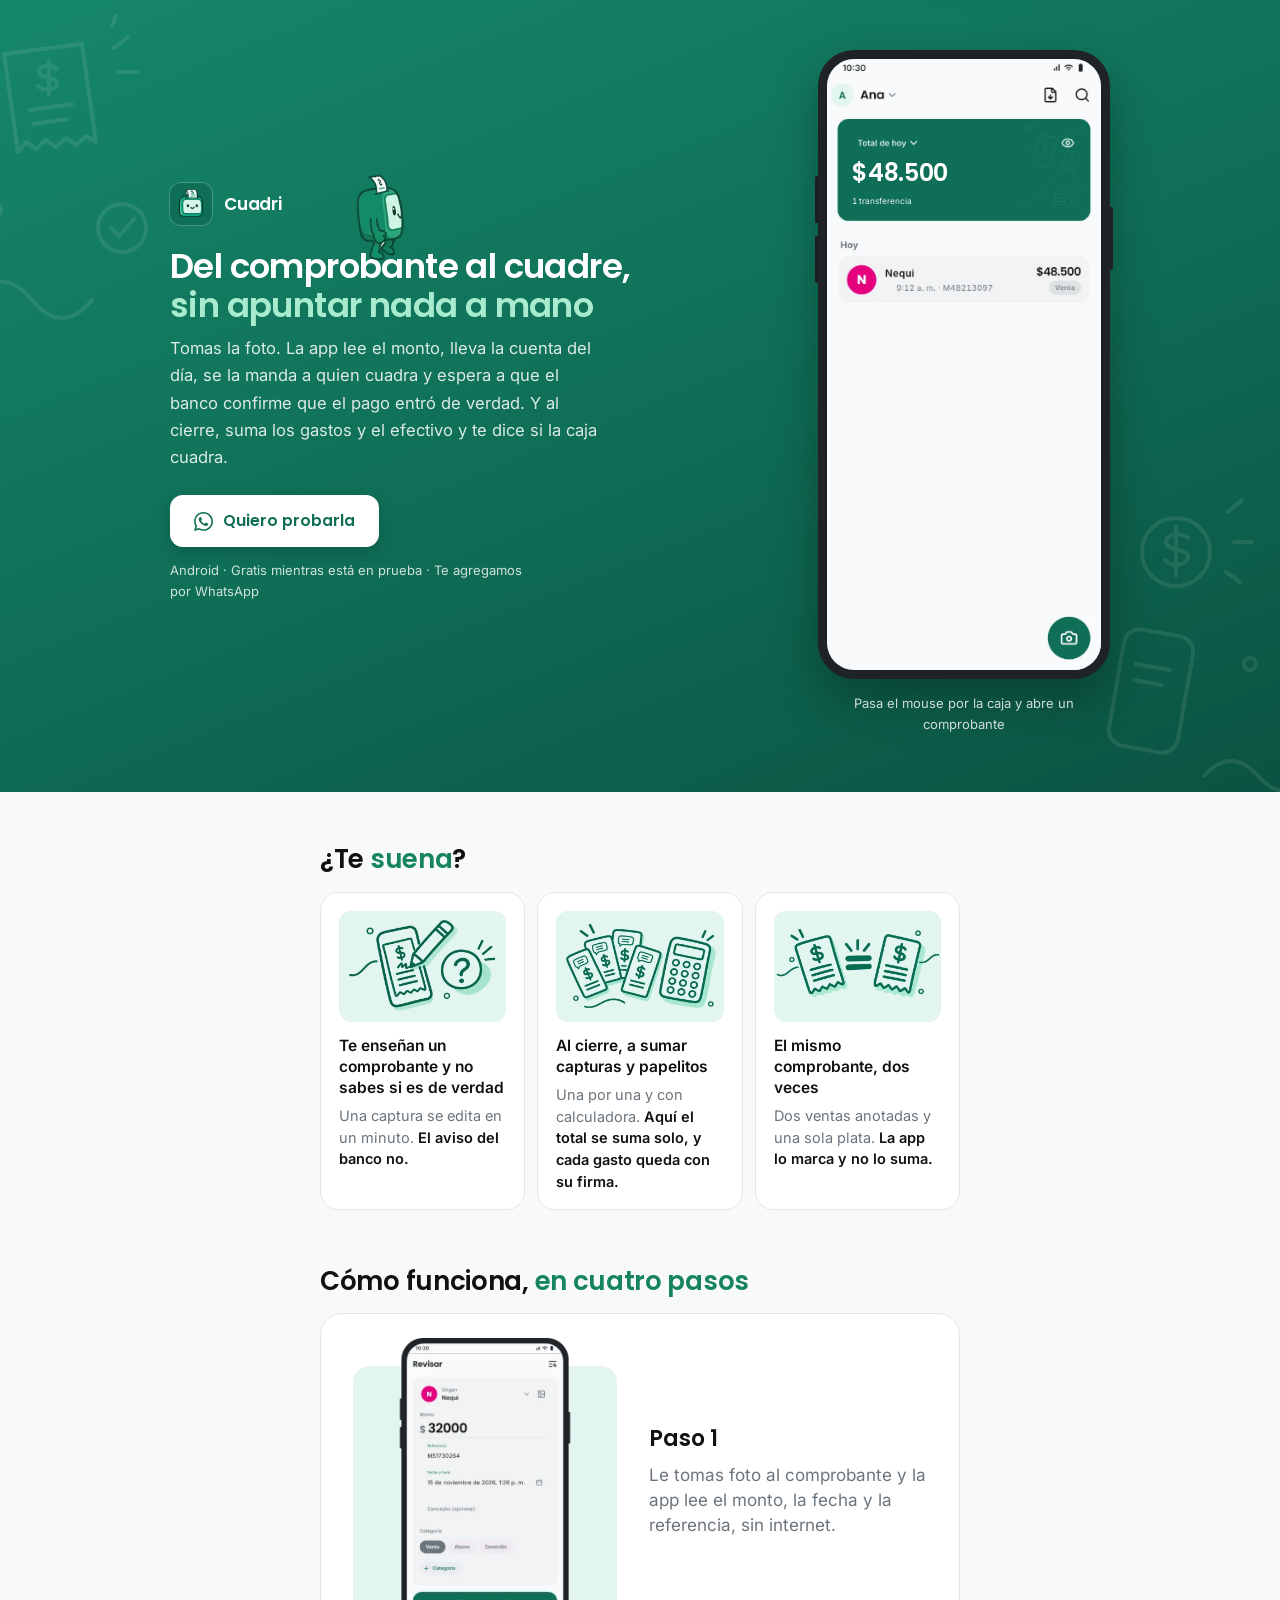
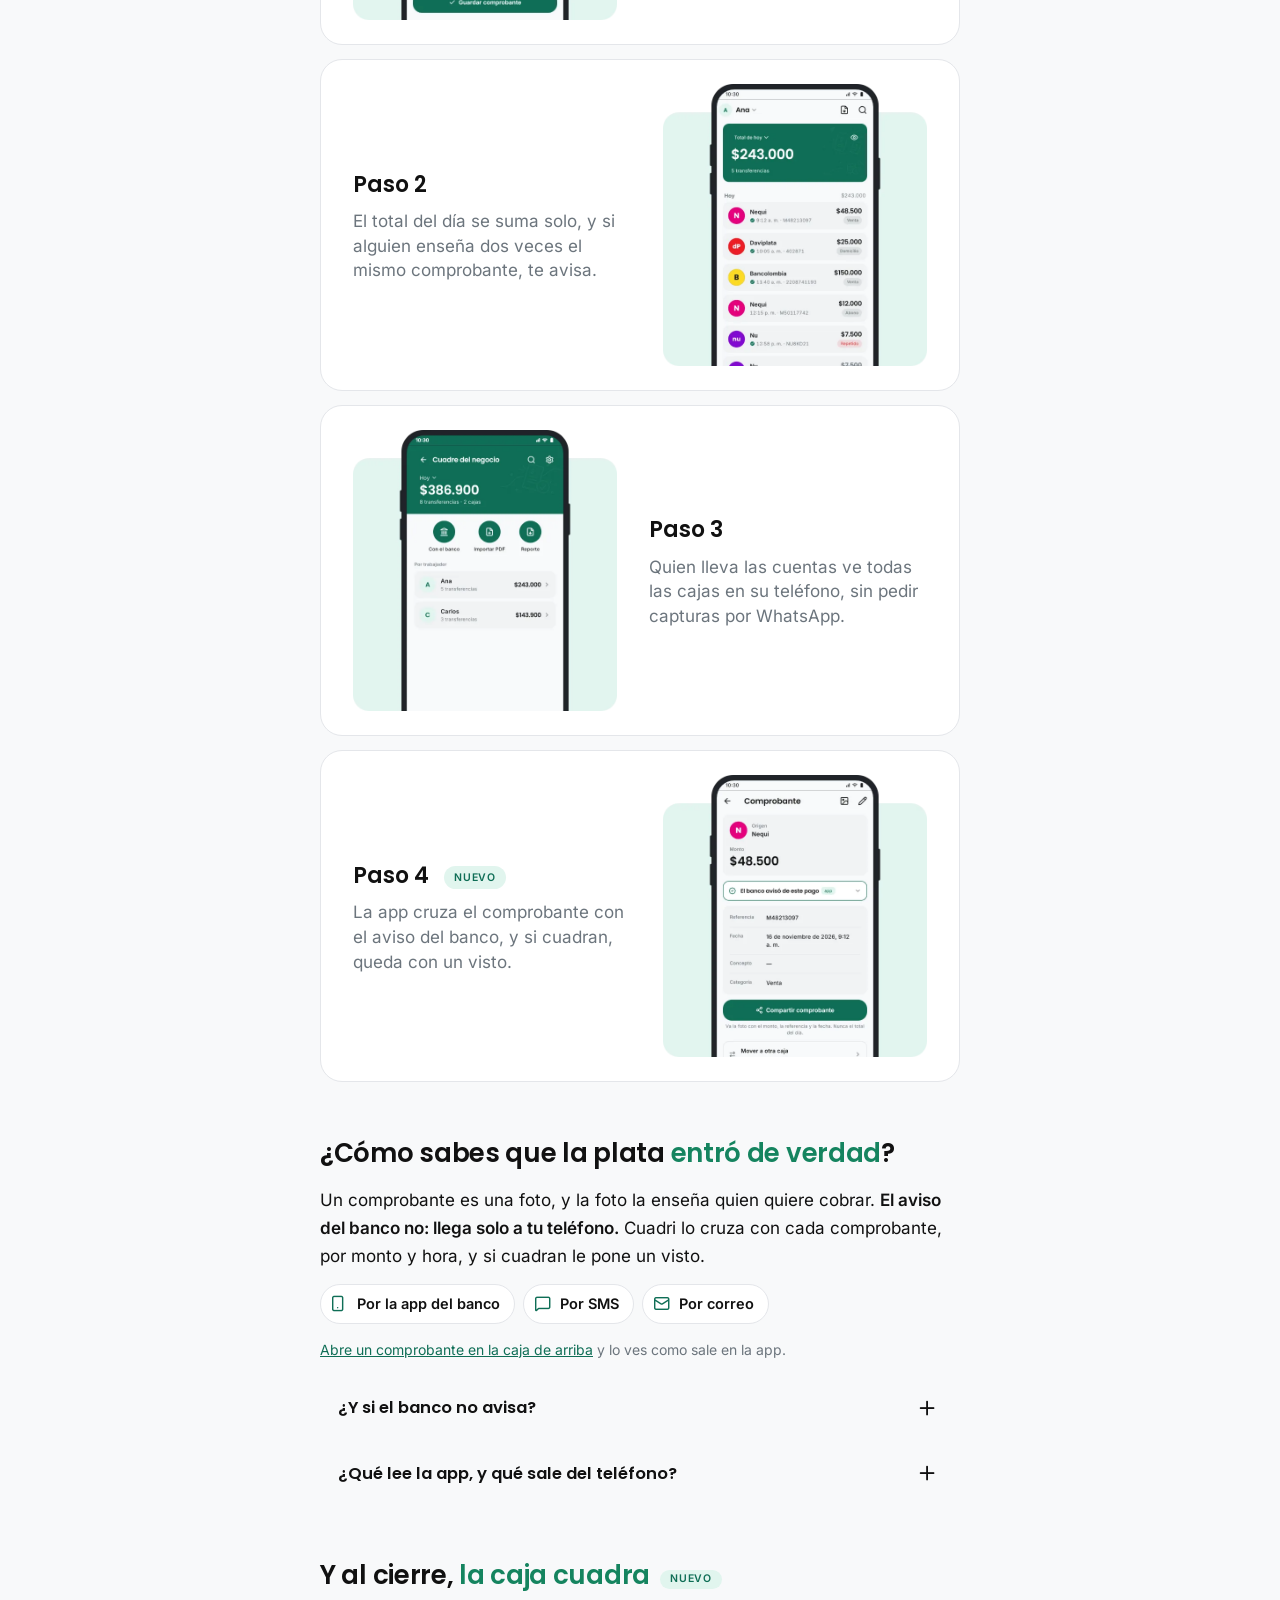
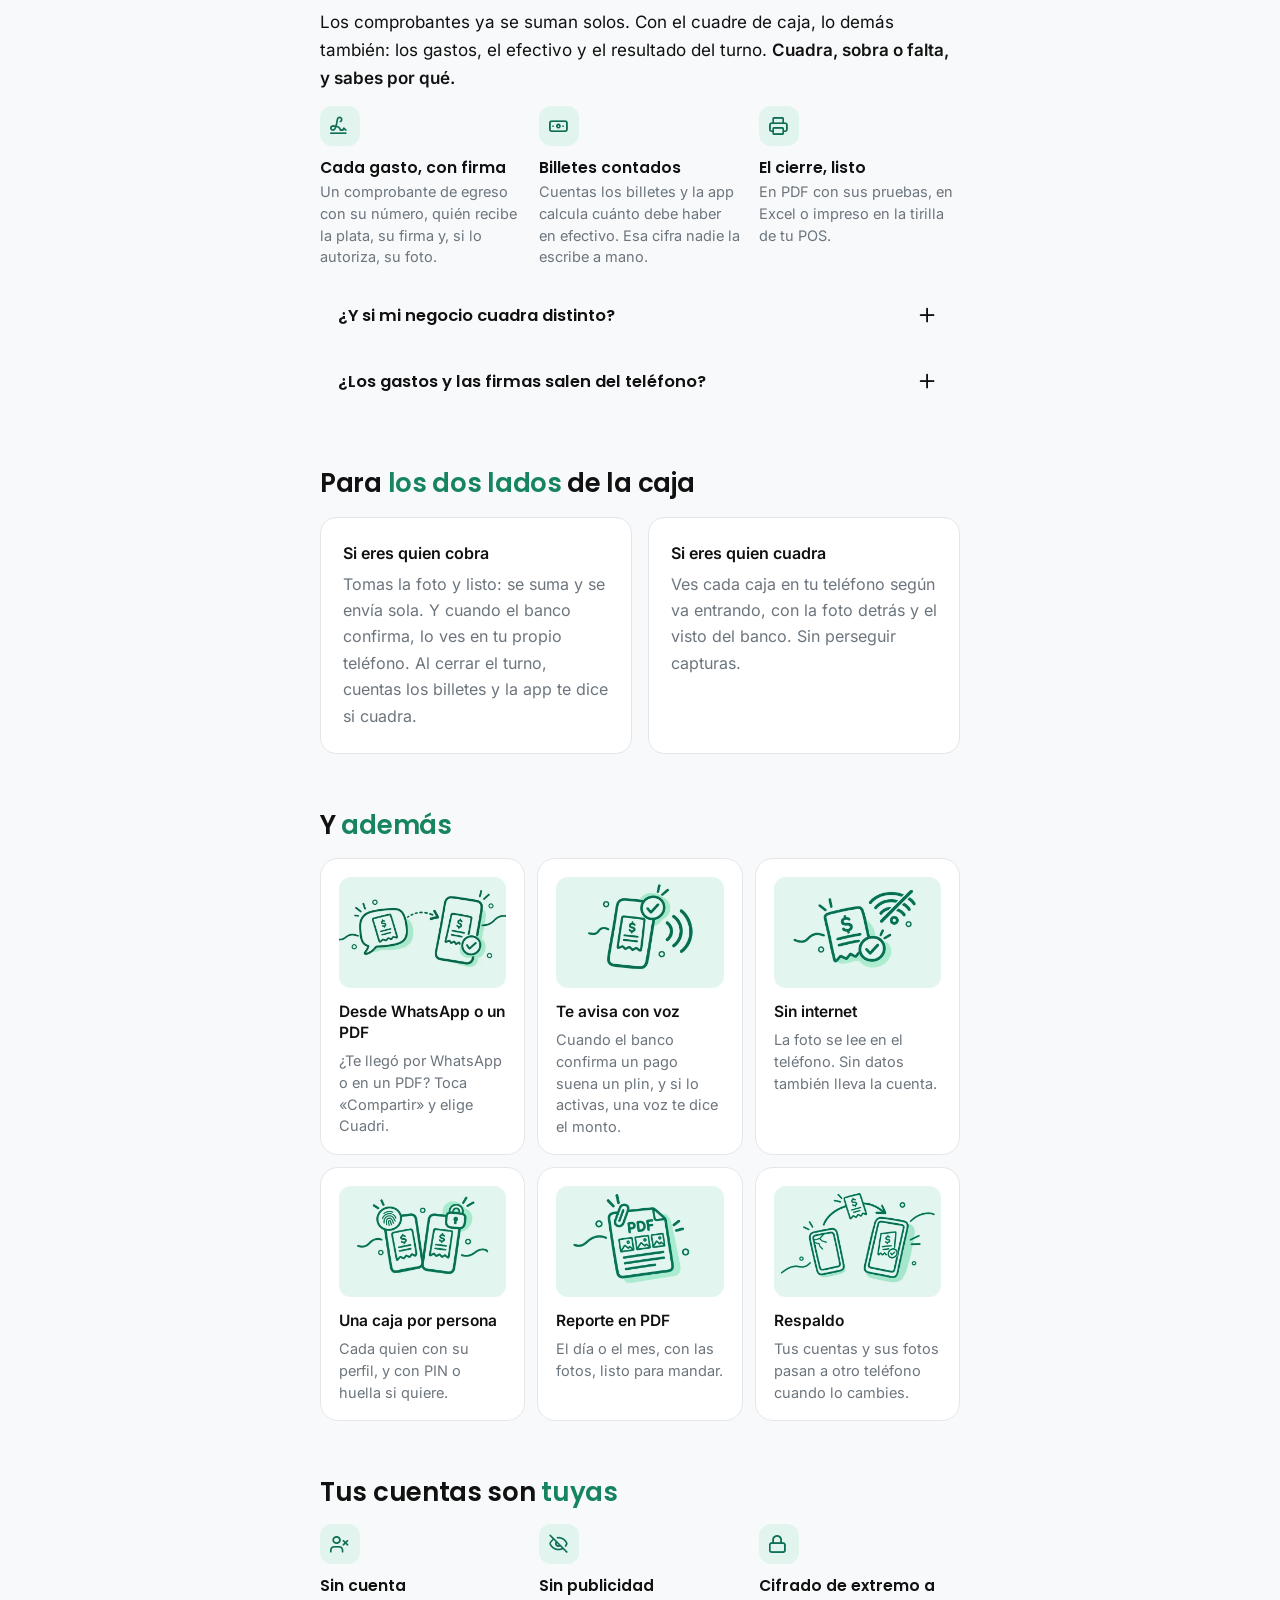
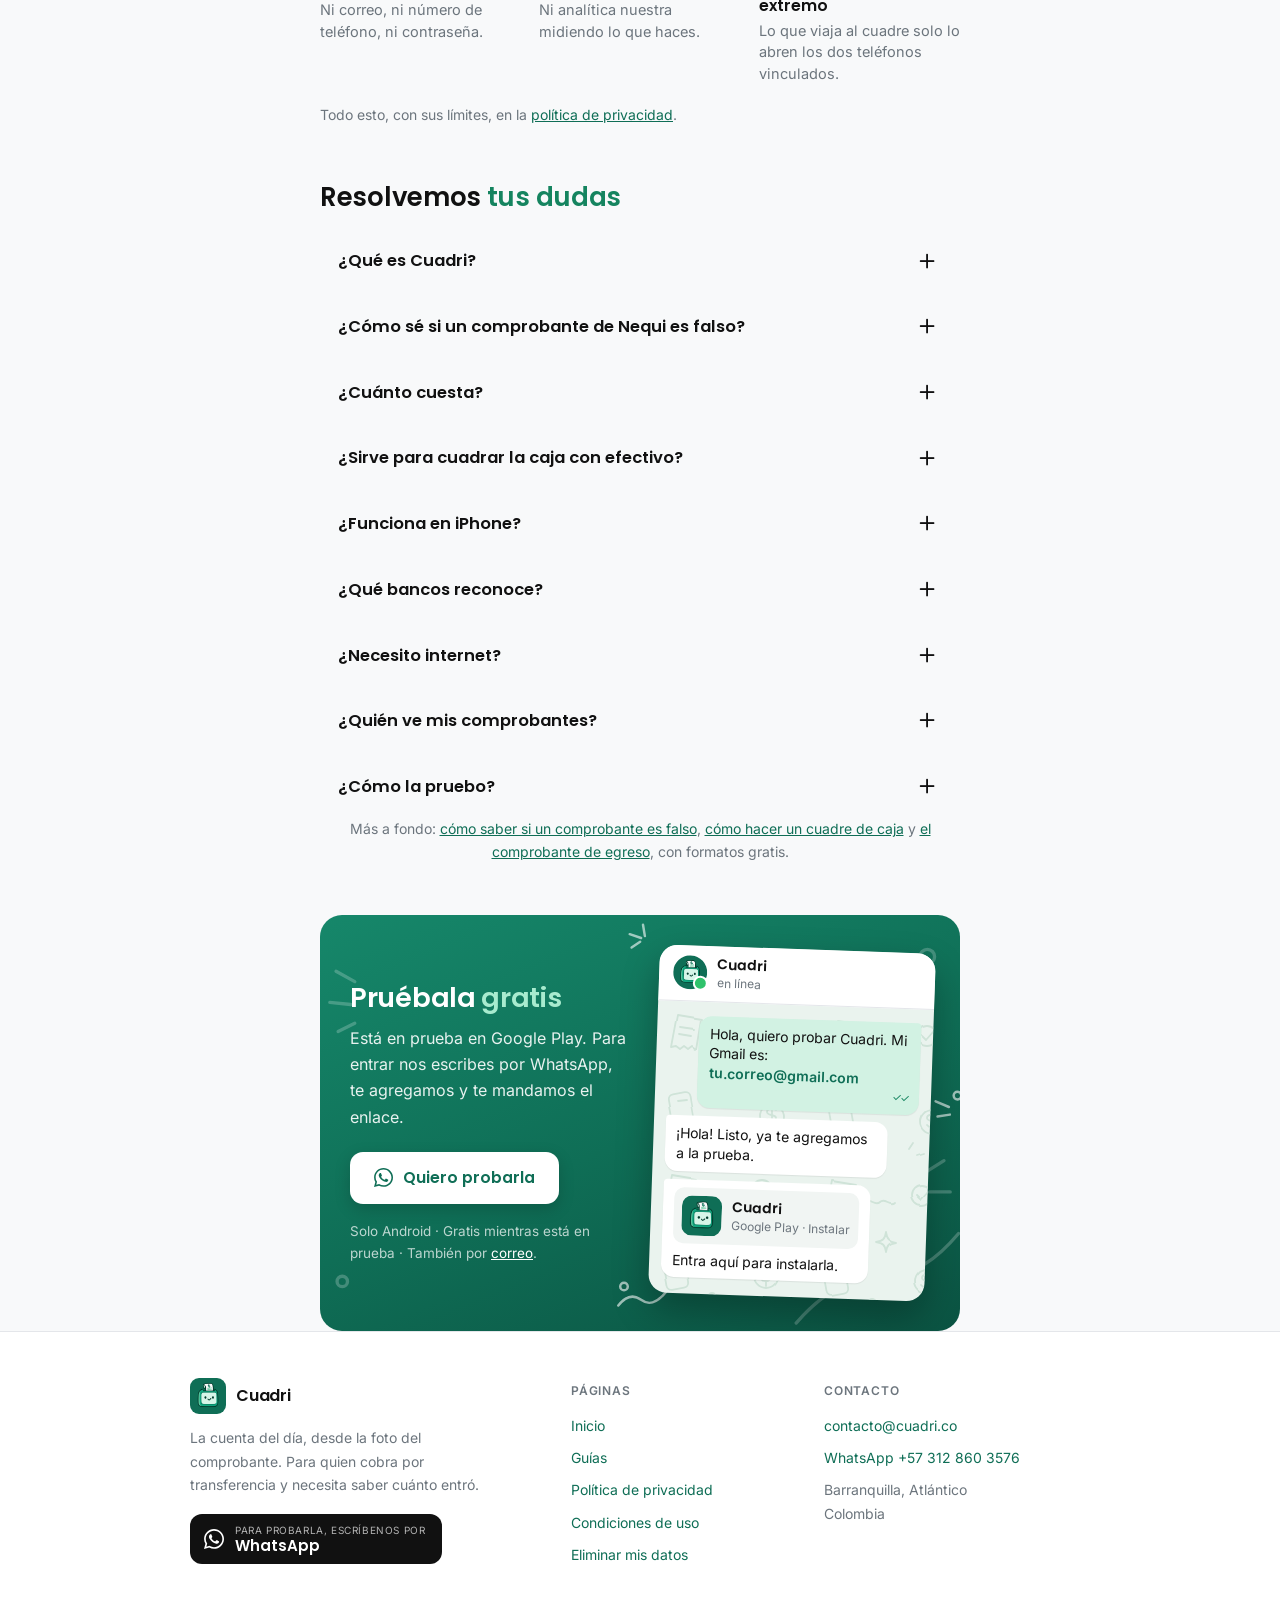
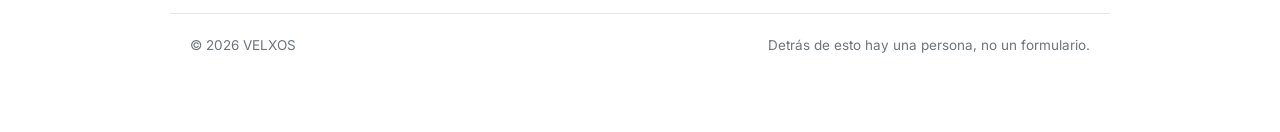
==== commit 6e1ed232: "Cuadri sentado se repinta 12 veces por segundo, y sigue ahí al girar el teléfono - En su sitio solo " ====
--- a/index.html
+++ b/index.html
@@ -1216,13 +1216,13 @@
   // paso: lo que avanza el pie en un cuadro del video. frente: lo que asoma
   // caminando por delante del ancla. ala: lo que ocupa sentado (y saludando)
   // a la derecha del ancla. alto: el aire que se le deja encima del piso.
-  const M = Object.values(MODOS).find((m) => matchMedia(m.cuando).matches);
+  const elegir = () => Object.values(MODOS).find((m) => matchMedia(m.cuando).matches);
+  let M = elegir();
   const texto = document.querySelector('.portada-texto');
   const nombre = texto && texto.querySelector('.marca span');
   const logo = texto && texto.querySelector('.marca img');
   const banco = texto && texto.querySelector('.banco');
   if (!M || !banco || !nombre || !logo || !window.requestAnimationFrame) return;
-  const ancho = matchMedia(M.cuando);
   const quieto = matchMedia('(prefers-reduced-motion: reduce)').matches;
 
   const COLS = 10;
@@ -1232,7 +1232,7 @@
   const RAPIDO = 26, FPS = 12;
   const BAJA = .2;        // cuánto baja al sentarse en «cuadre,», en fracción de la letra
 
-  let g, capa, capas = {}, t0 = null, vivo = false, pedido = 0, visible = true;
+  let g, capa, capas = {}, t0 = null, vivo = false, agenda = 0, visible = true, ultimo = '';
   let anduvo = false;
   try { anduvo = sessionStorage.getItem('cuadri-anduvo') === '1'; } catch (e) {}
 
@@ -1285,6 +1285,18 @@
              sienta: (cuadros + 1) / RAPIDO + 2 / FPS + HOJAS.sienta / FPS };
   }
 
+  function vestir() {
+    for (const [n, cuantos] of Object.entries(HOJAS)) {
+      // Con menos movimiento solo se usa, y solo se baja, la de reposo.
+      const usa = !quieto || n === 'reposo';
+      Object.assign(capas[n].style, {
+        width: M.celda[0] + 'px', height: M.celda[1] + 'px',
+        backgroundImage: usa ? `url(img/cuadri-${n}${M.sufijo}.webp)` : 'none',
+        backgroundSize: `${COLS * M.celda[0]}px ${Math.ceil(cuantos / COLS) * M.celda[1]}px`,
+      });
+    }
+  }
+
   function ubicar() {
     Object.assign(capa.style, {
       left: g.linea + 'px', top: (g.piso - M.alto) + 'px',
@@ -1294,6 +1306,10 @@
   }
 
   function pintar(hoja, celda, x, dy) {
+    // Si no cambió nada desde la última vez, no se toca nada.
+    const clave = `${hoja} ${celda} ${x} ${dy}`;
+    if (clave === ultimo) return;
+    ultimo = clave;
     for (const n in capas) capas[n].style.opacity = n === hoja ? '1' : '0';
     const c = capas[hoja];
     c.style.backgroundPosition =
@@ -1303,23 +1319,39 @@
   }
 
   function cuadro(ahora) {
-    pedido = 0;
+    agenda = 0;
     if (t0 === null) t0 = ahora;
     const t = (ahora - t0) / 1000;
+    let proximo = null;   // cuándo cambia algo, si no es ya en el próximo cuadro
     if (t < g.mueve) {
       const j = Math.floor(t * RAPIDO);
       const celda = j < g.vueltas * CICLO ? j % CICLO : j - g.vueltas * CICLO;
       pintar('camina', celda, g.inicio + g.paso * Math.min(t * RAPIDO, g.cuadros), 0);
     } else if (t < g.gira) {
-      pintar('camina', REMATE + 1 + Math.min(1, Math.floor((t - g.mueve) * FPS)), g.fin, 0);
+      const k = Math.min(1, Math.floor((t - g.mueve) * FPS));
+      pintar('camina', REMATE + 1 + k, g.fin, 0);
+      proximo = Math.min(g.gira, g.mueve + (k + 1) / FPS);
     } else if (t < g.sienta) {
       const celda = Math.min(HOJAS.sienta - 1, Math.floor((t - g.gira) * FPS));
       // Se agacha entre los cuadros 11 y 16 de esta hoja.
       pintar('sienta', celda, g.fin, g.baja * Math.min(1, Math.max(0, (celda - 11) / 5)));
+      proximo = Math.min(g.sienta, g.gira + (celda + 1) / FPS);
     } else {
-      pintar('reposo', Math.floor((t - g.sienta) * FPS) % HOJAS.reposo, g.fin, g.baja);
+      const k = Math.floor((t - g.sienta) * FPS);
+      pintar('reposo', k % HOJAS.reposo, g.fin, g.baja);
+      proximo = g.sienta + (k + 1) / FPS;
     }
-    if (vivo && visible) pedido = requestAnimationFrame(cuadro);
+    if (!vivo || !visible) return;
+    // Caminando se pinta en cada cuadro de la pantalla, para que se deslice
+    // suave. En su sitio solo cambia 12 veces por segundo: se espera a que
+    // toque, en vez de despertar al teléfono 60 veces por segundo.
+    agenda = proximo === null
+      ? requestAnimationFrame(cuadro)
+      : setTimeout(() => { agenda = 0; reanudar(); }, (proximo - t) * 1000 + 1);
+  }
+
+  function reanudar() {
+    if (!agenda && vivo && visible) agenda = requestAnimationFrame(cuadro);
   }
 
   function sentado() {
@@ -1334,20 +1366,38 @@
     capa = document.createElement('div');
     capa.setAttribute('aria-hidden', 'true');
     Object.assign(capa.style, { position: 'absolute', overflow: 'hidden', pointerEvents: 'none' });
-    for (const [n, cuantos] of Object.entries(HOJAS)) {
+    for (const n of Object.keys(HOJAS)) {
       const c = document.createElement('div');
-      Object.assign(c.style, {
-        position: 'absolute', left: 0, top: 0,
-        width: M.celda[0] + 'px', height: M.celda[1] + 'px',
-        backgroundImage: `url(img/cuadri-${n}${M.sufijo}.webp)`, backgroundRepeat: 'no-repeat',
-        backgroundSize: `${COLS * M.celda[0]}px ${Math.ceil(cuantos / COLS) * M.celda[1]}px`,
-        opacity: 0,
-      });
+      Object.assign(c.style, { position: 'absolute', left: 0, top: 0, backgroundRepeat: 'no-repeat', opacity: 0 });
       capa.appendChild(c);
       capas[n] = c;
     }
+    vestir();
     ubicar();
     texto.appendChild(capa);
+    // Al cambiar el ancho se vuelve a medir y, si iba caminando, queda
+    // sentado. Si pasa de un modo al otro (girar el teléfono, por ejemplo),
+    // se viste con las hojas del otro tamaño y aparece sentado en su sitio
+    // nuevo. Va antes de lo demás porque también le toca al que está quieto.
+    let espera = 0;
+    addEventListener('resize', () => {
+      cancelAnimationFrame(espera);
+      espera = requestAnimationFrame(() => {
+        const otro = elegir();
+        const cambio = otro !== M;
+        if (cambio) { M = otro; vestir(); }
+        const nuevo = M && medir();
+        capa.hidden = !nuevo;
+        if (!nuevo) return;
+        const caminando = t0 !== null && (performance.now() - t0) / 1000 < g.sienta;
+        g = nuevo;
+        ubicar();
+        ultimo = '';   // con otras medidas hay que volver a pintar
+        if (caminando || cambio) sentado();
+        if (quieto) pintar('reposo', 0, g.fin, g.baja);
+        else reanudar();
+      });
+    });
     if (quieto) {
       pintar('reposo', 0, g.fin, g.baja);
       return;
@@ -1357,32 +1407,13 @@
     if (anduvo || window.scrollY > 200) sentado();
     try { sessionStorage.setItem('cuadri-anduvo', '1'); } catch (e) {}
     vivo = true;
-    pedido = requestAnimationFrame(cuadro);
+    reanudar();
     if ('IntersectionObserver' in window) {
       new IntersectionObserver(([e]) => {
         visible = e.isIntersecting;
-        if (visible && vivo && !pedido) pedido = requestAnimationFrame(cuadro);
+        reanudar();
       }).observe(capa);
     }
-    // Al girar el teléfono o cambiar el ancho: si sigue en el mismo modo, se
-    // vuelve a medir y queda sentado; si cambió, se esconde (sus hojas son
-    // las del otro tamaño).
-    let espera = 0;
-    addEventListener('resize', () => {
-      cancelAnimationFrame(espera);
-      espera = requestAnimationFrame(() => {
-        capa.hidden = !ancho.matches;
-        if (capa.hidden) return;
-        const nuevo = medir();
-        if (!nuevo) { capa.hidden = true; return; }
-        const caminando = t0 !== null && (performance.now() - t0) / 1000 < g.sienta;
-        g = nuevo;
-        ubicar();
-        if (caminando) sentado();
-        if (quieto) pintar('reposo', 0, g.fin, g.baja);
-        else if (!pedido && visible) pedido = requestAnimationFrame(cuadro);
-      });
-    });
   }
 
   addEventListener('load', () => {
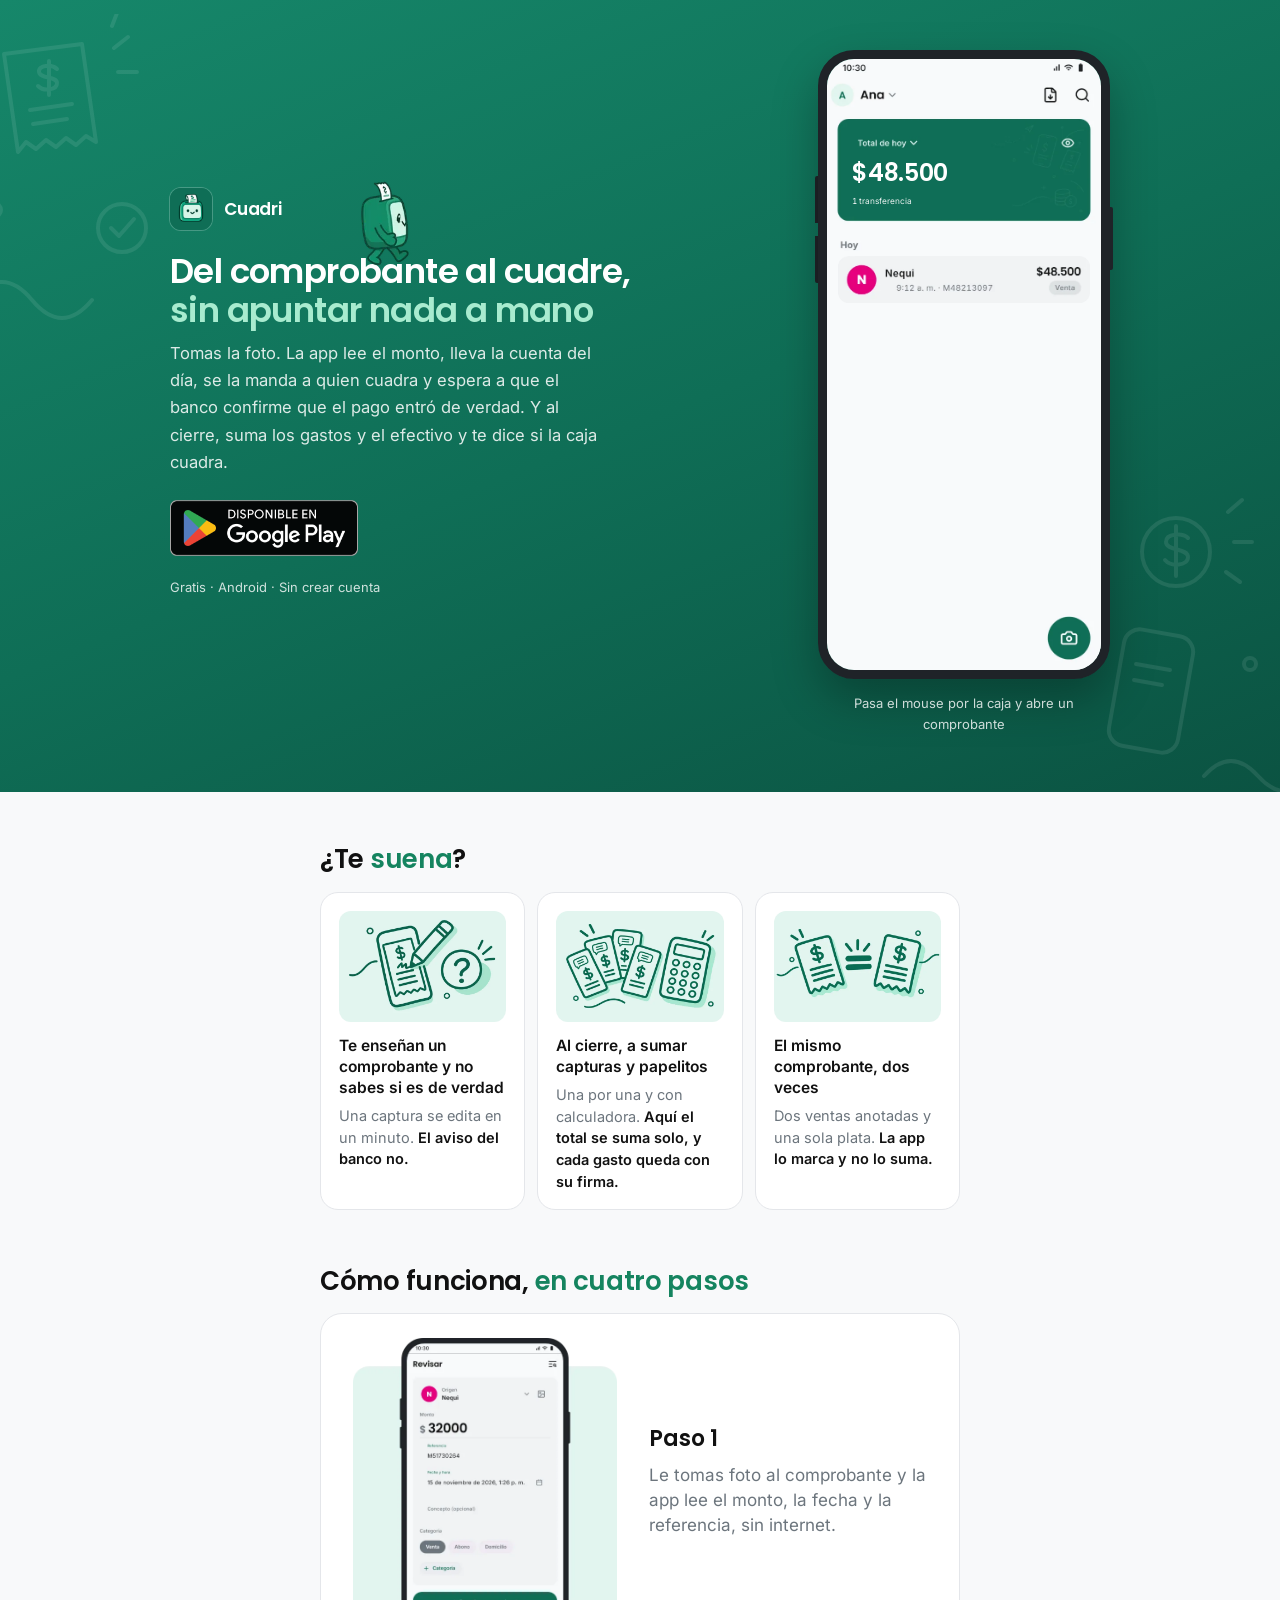
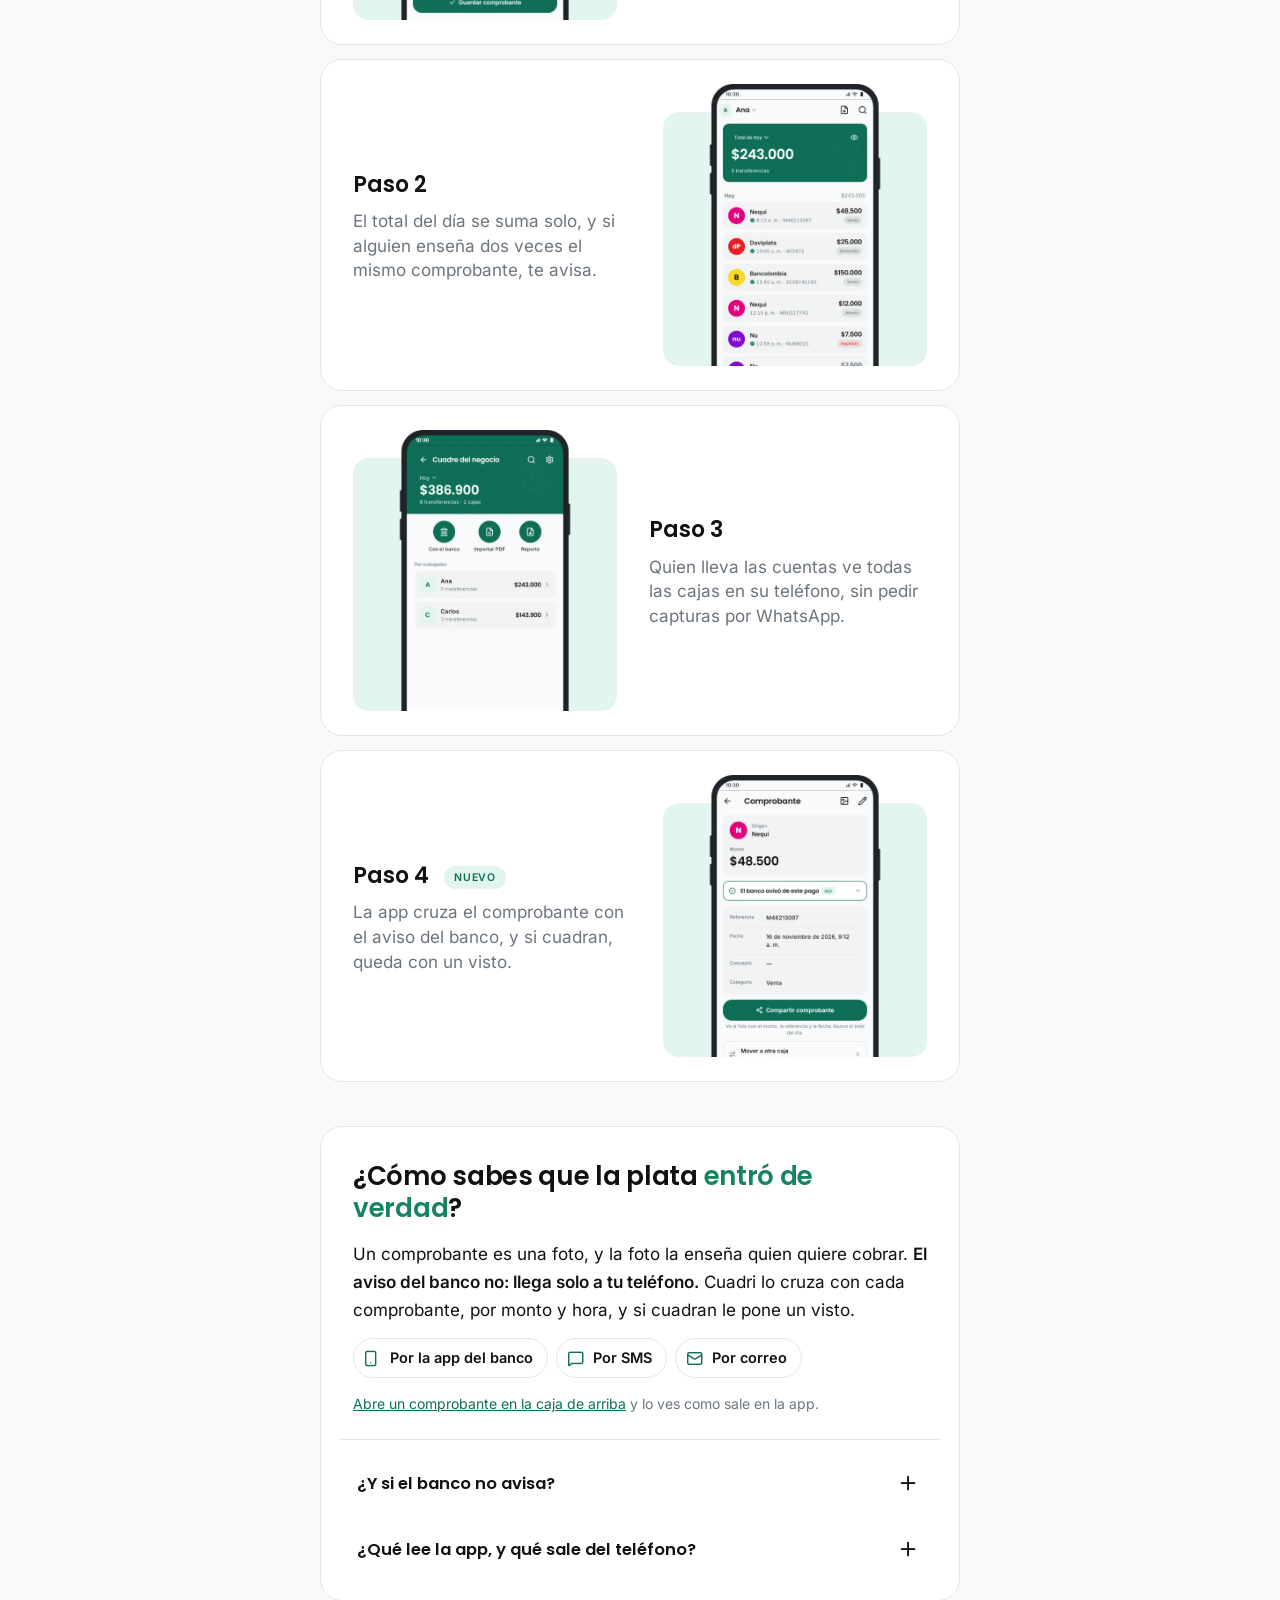
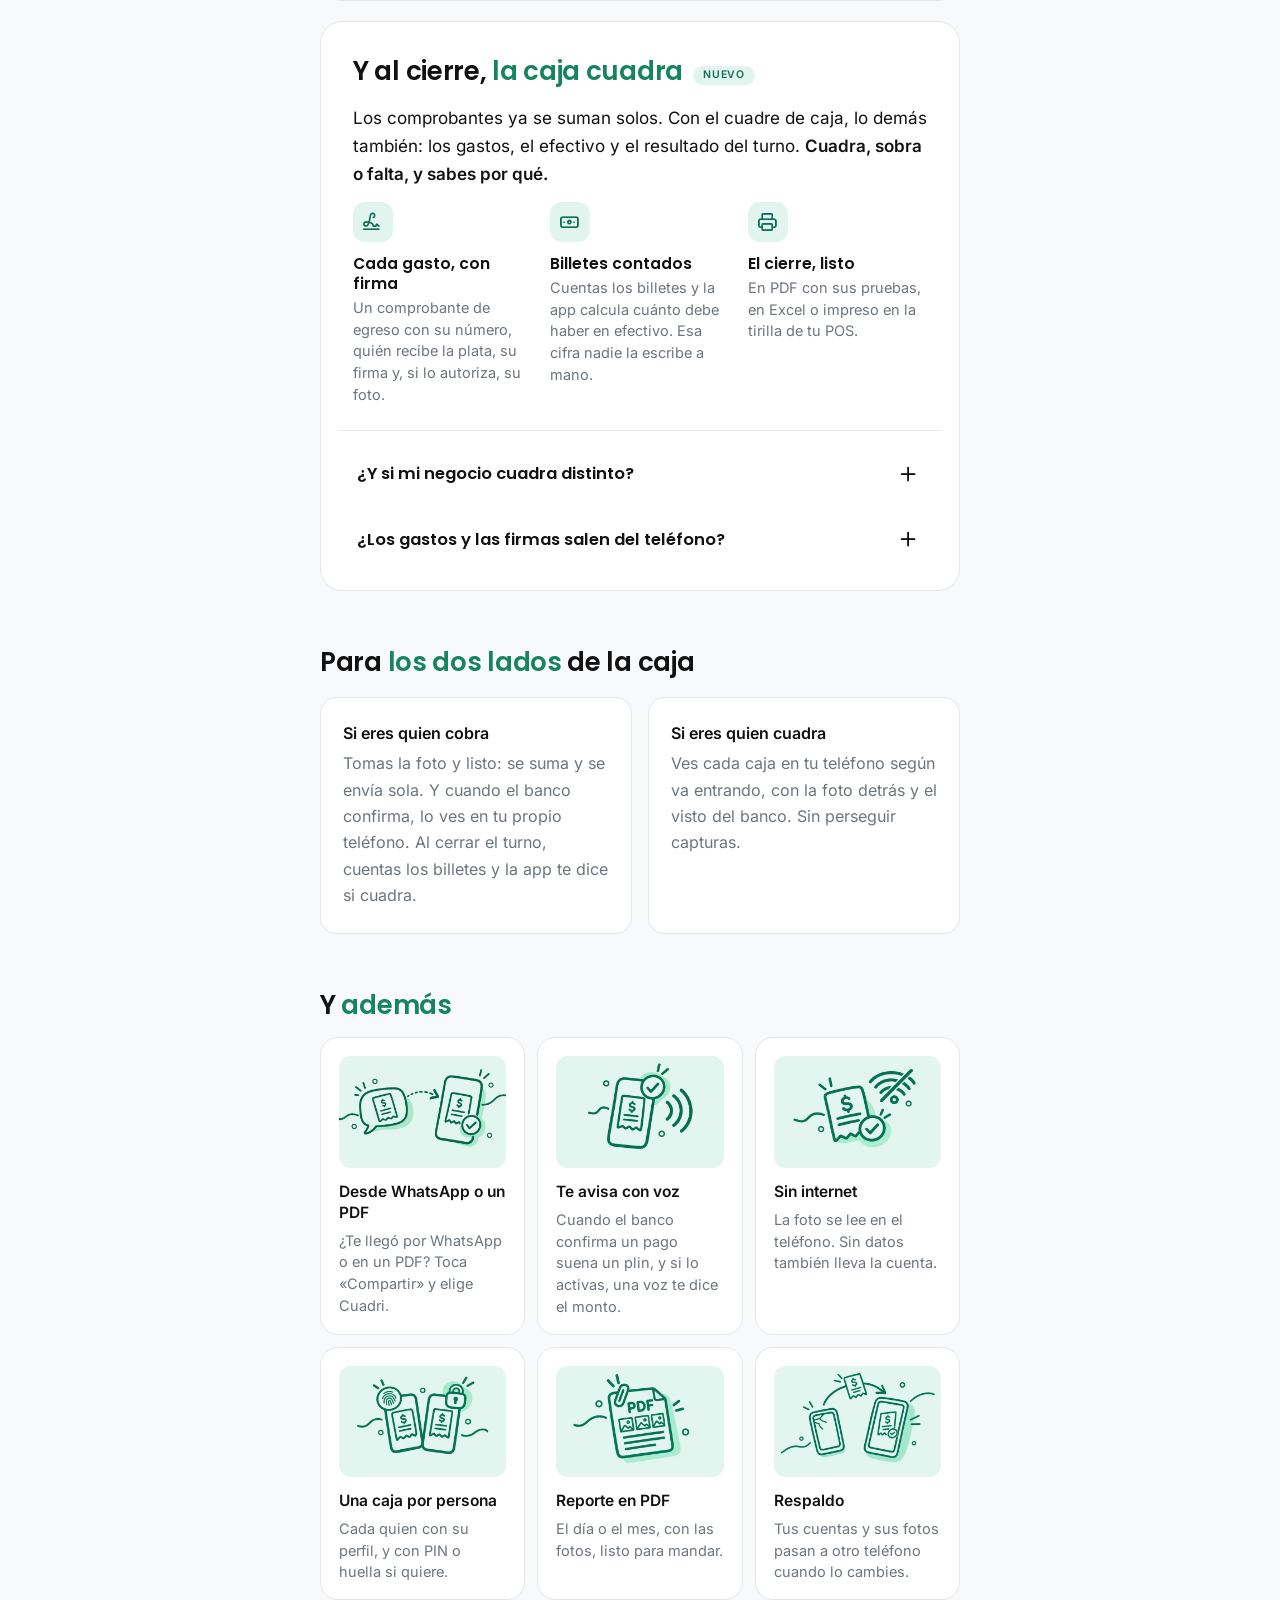
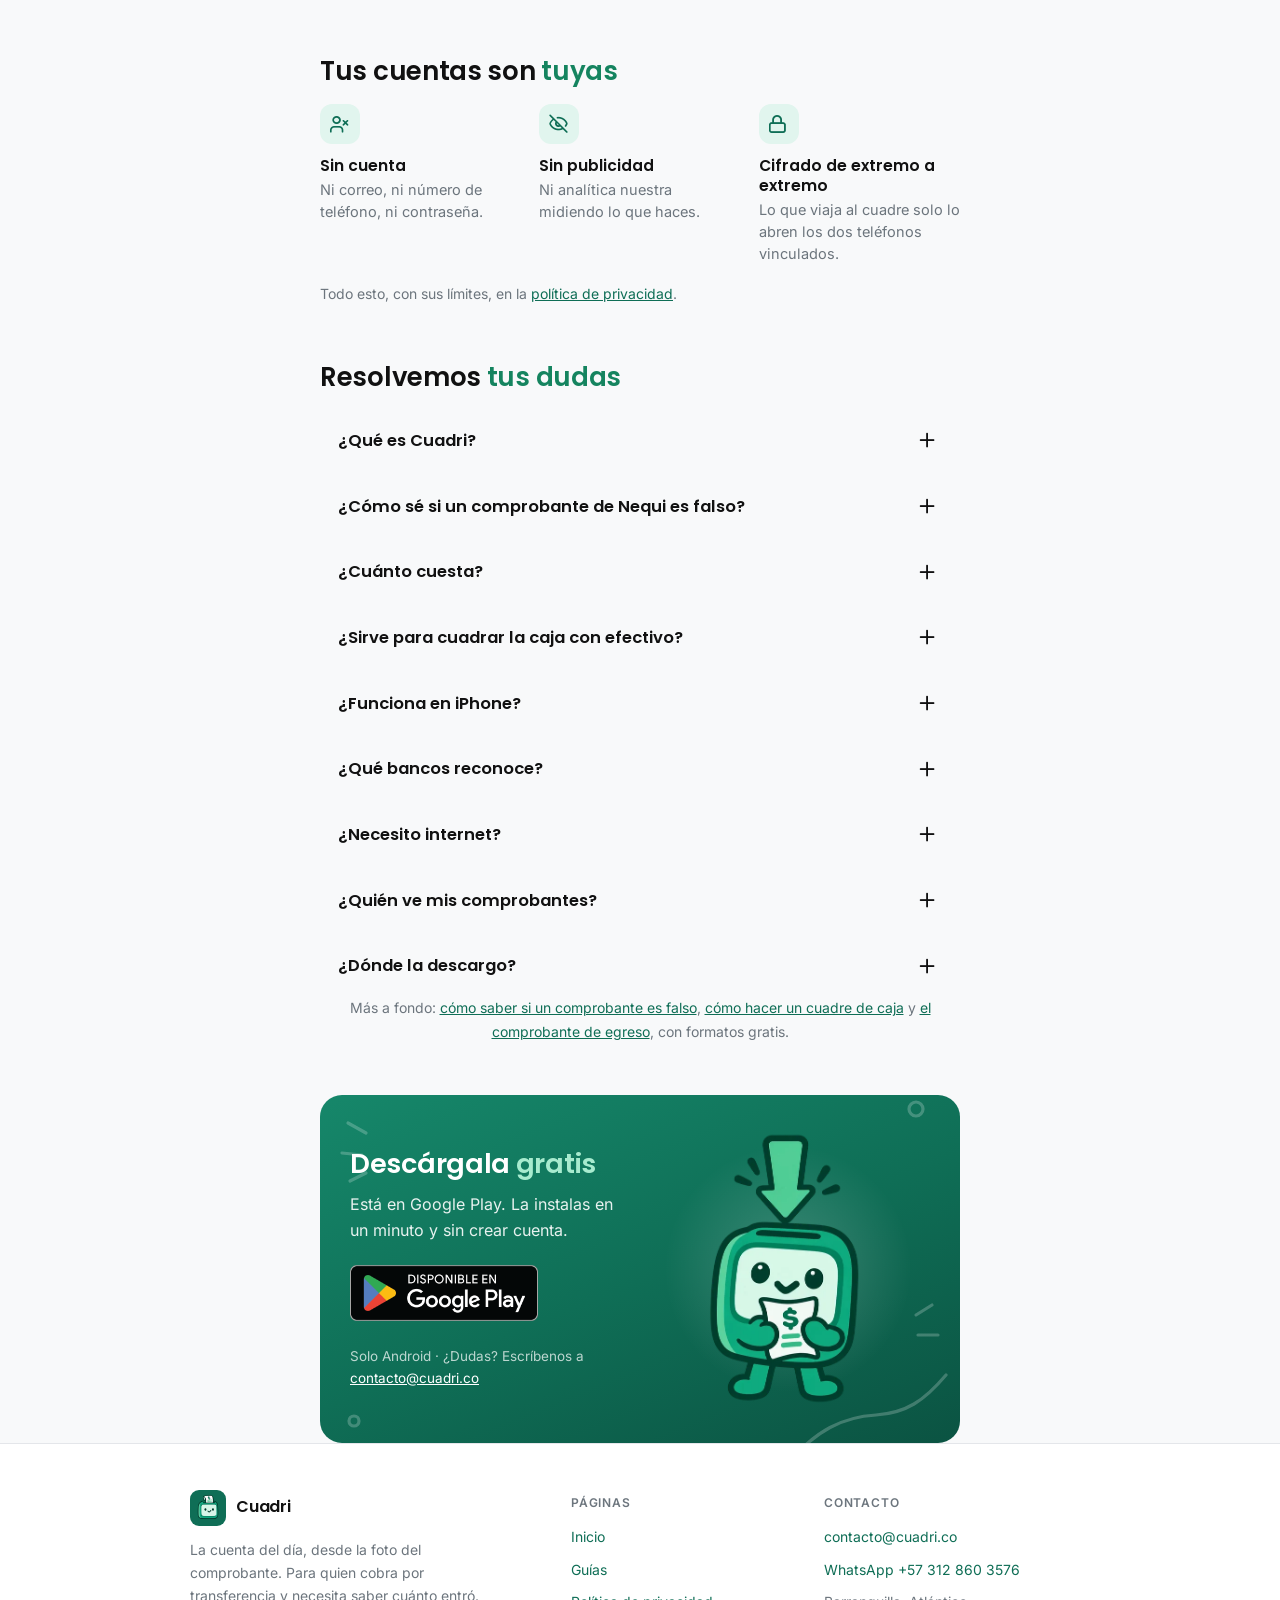
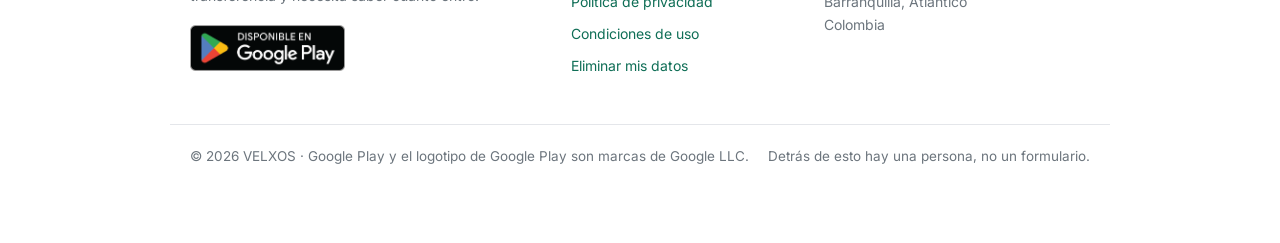
==== commit 6a7e9bc6: "Cuadri ya está en Google Play: el distintivo oficial en vez de la prueba por WhatsApp - Todo botón d" ====
--- a/index.html
+++ b/index.html
@@ -3,7 +3,7 @@
 <head>
 <meta charset="utf-8">
 <meta name="viewport" content="width=device-width, initial-scale=1">
-<script>/* Las direcciones viejas (GitHub, .html) se ven limpias: */if(/\.html$/.test(location.pathname))history.replaceState(null,"",location.pathname.replace(/(index)?\.html$/,"")+location.search+location.hash)</script>
+<script>if(/\.html$/.test(location.pathname))history.replaceState(null,"",location.pathname.replace(/(index)?\.html$/,"")+location.search+location.hash)</script>
 <title>Cuadri: verifica comprobantes de pago y cuadra la caja</title>
 <meta name="description" content="Toma la foto del comprobante de Nequi, Daviplata o Bancolombia y el aviso del banco te confirma si el pago entró. Al cierre, la caja cuadra. Gratis, para Android.">
 <link rel="canonical" href="https://cuadri.co/">
@@ -24,13 +24,7 @@
 <link rel="icon" href="/favicon.ico?v=2" sizes="any">
 <link rel="icon" href="/favicon.png?v=2" type="image/png" sizes="192x192">
 <link rel="apple-touch-icon" href="/apple-touch-icon.png">
-<!-- La versión va en el nombre porque GitHub guarda el CSS diez minutos: una
-     página nueva con el CSS viejo se sale de la pantalla. Cambiarla con cada
-     cambio de estilo.css, también en las otras páginas. -->
-<link rel="stylesheet" href="estilo.css?v=20261117b">
-<!-- Datos estructurados: lo mismo que dice la página, para buscadores y
-     asistentes. Las preguntas salen de las de abajo; si cambias una, cambia
-     también esta. -->
+<link rel="stylesheet" href="estilo.css?v=20261119b">
 <script type="application/ld+json">
 {
  "@context": "https://schema.org",
@@ -70,6 +64,8 @@
    "@id": "https://cuadri.co/#app",
    "name": "Cuadri",
    "url": "https://cuadri.co/",
+   "downloadUrl": "https://play.google.com/store/apps/details?id=com.velxos.recuadrao",
+   "installUrl": "https://play.google.com/store/apps/details?id=com.velxos.recuadrao",
    "description": "App gratis para Android, hecha en Colombia, para negocios que cobran por transferencia. Lee la foto del comprobante de Nequi, Daviplata, Bancolombia y otros bancos, la cruza con el aviso del banco para confirmar que el pago entró de verdad y lleva la cuenta del día. Al cierre del turno cuadra la caja: gastos con comprobante de egreso firmado, billetes contados y el cierre en PDF, Excel o tirilla.",
    "operatingSystem": "Android 7.0 o superior",
    "applicationCategory": "BusinessApplication",
@@ -224,11 +220,8 @@
       manda a quien cuadra y espera a que el banco confirme que el pago entró
       de verdad. Y al cierre, suma los gastos y el efectivo y te dice si la
       caja cuadra.</p>
-      <a class="boton" href="https://wa.me/573128603576?text=Hola%2C%20quiero%20probar%20Cuadri.%20Mi%20Gmail%20es%3A%20">
-        <svg class="wa" viewBox="0 0 24 24" fill="currentColor" aria-hidden="true"><path d="M20.41 3.48C18.16 1.23 15.16 0 12 0C5.46 0 0.11 5.36 0.11 11.89C0.11 13.98 0.64 16.02 1.71 17.84L0 24L6.32 22.34C8.04 23.3 10.02 23.79 12 23.79L12 23.79C18.54 23.79 24 18.48 24 11.89C24 8.73 22.66 5.73 20.41 3.48ZM12 21.8C10.23 21.8 8.46 21.32 6.96 20.41L6.59 20.2L2.84 21.16L3.86 17.52L3.64 17.14C2.63 15.59 2.09 13.77 2.09 11.89C2.09 6.43 6.54 2.04 12 2.04C14.63 2.04 17.14 3.05 18.96 4.93C20.84 6.8 22.02 9.27 22.02 11.89C22.02 17.36 17.46 21.8 12 21.8ZM17.41 14.41C17.14 14.25 15.64 13.5 15.37 13.45C15.11 13.34 14.89 13.29 14.73 13.55C14.52 13.87 13.93 14.52 13.77 14.73C13.61 14.95 13.45 14.95 13.13 14.84C11.41 13.93 10.23 13.23 9.11 11.3C8.79 10.77 9.37 10.77 9.96 9.64C10.07 9.48 10.02 9.27 9.91 9.16C9.86 9 9.27 7.5 9 6.91C8.79 6.37 8.52 6.43 8.36 6.43C8.2 6.43 7.98 6.43 7.77 6.43C7.61 6.43 7.29 6.48 6.96 6.8C6.7 7.07 5.95 7.82 5.95 9.27C5.95 10.71 7.02 12.16 7.18 12.32C7.29 12.54 9.27 15.54 12.21 16.82C14.14 17.63 14.84 17.73 15.8 17.57C16.39 17.46 17.57 16.87 17.79 16.18C18.05 15.48 18.05 14.84 18 14.73C17.89 14.63 17.73 14.52 17.41 14.41Z"/></svg>
-        Quiero probarla
-      </a>
-      <p class="nota">Android · Gratis mientras está en prueba · Te agregamos por WhatsApp</p>
+      <a class="insignia-play" href="https://play.google.com/store/apps/details?id=com.velxos.recuadrao"><img src="/img/google-play.webp" alt="Disponible en Google Play" width="189" height="56"></a>
+      <p class="nota">Gratis · Android · Sin crear cuenta</p>
     </div>
     <div class="portada-foto">
       <div class="telefono">
@@ -287,32 +280,12 @@
 </header>
 
 <script>
-// La portada se mueve como un día corto en la caja: se aprieta la cámara,
-// entra el comprobante, el total se suma y al rato llega el visto del banco.
-// Al final alguien enseña otra vez el último, y la app lo tacha sin sumarlo.
-// Una pausa para mirarlo, y vuelta a empezar.
-//
-// Y se puede tocar: con el mouse encima, o al primer toque, la caja se llena
-// de una vez, y cada comprobante se abre con su detalle de la app, como se
-// abre en el teléfono.
-//
-// Va aquí y no al final para vaciar la caja antes de que se pinte: si no, se
-// vería llena un instante y luego vacía.
-//
-// Con el movimiento reducido el día se cuenta igual, pero sin que nada se
-// mueva: cada comprobante aparece con un fundido, el total suma y el visto
-// aparece. Antes se quedaba llena y quieta, y en muchos Xiaomi y TECNO —que
-// piden menos movimiento solos al ahorrar batería— la portada parecía muerta.
 (() => {
   const caja = document.querySelector('.caja-viva');
   if (!caja) return;
-  // Sin animaciones en el navegador, la caja se queda llena y quieta.
   const quieta = !caja.animate;
-  // Menos movimiento: fundidos sí, desplazamientos y saltos no.
   const suave = matchMedia('(prefers-reduced-motion: reduce)').matches;
 
-  // Lo que se resalta en el detalle de cada comprobante, en porcentajes de
-  // la imagen. Sale de tool/pasos.dart, como todo lo demás.
   const DETALLES = [
     {
       "src": "img/detalle_0.webp",
@@ -459,10 +432,8 @@
   const capaChip = detalle.querySelector('.detalle-chip');
   const brillo = detalle.querySelector('.detalle-brillo');
   const volver = detalle.querySelector('.detalle-volver');
-  // La pista va debajo del teléfono, no dentro: se busca en la portada.
   caja.closest('.portada-foto').querySelector('.portada-pista').hidden = false;
 
-  // Como la app: punto de miles también en las cifras de cuatro.
   const pesos = n =>
     '$' + Math.round(n).toString().replace(/\B(?=(\d{3})+(?!\d))/g, '.');
   const espera = ms => new Promise(listo => setTimeout(listo, ms));
@@ -472,17 +443,10 @@
   const transferencias = n => n === 0 ? 'Sin transferencias hoy'
     : n === 1 ? '1 transferencia' : `${n} transferencias`;
 
-  // --- El día que se repite -------------------------------------------
-  //
-  // Cada vuelta lleva un turno. Cuando alguien toca la caja el turno cambia,
-  // y la vuelta en curso se entera en su siguiente paso y se retira.
-
   let turno = 0;
   const PARADA = Symbol('parada');
   const sigue = t => { if (t !== turno) throw PARADA; };
 
-  // Solo mientras se ve. Fuera de pantalla o en otra pestaña se queda quieta
-  // entre un comprobante y el siguiente.
   let aLaVista = true, despertar = null;
   const mirar = () => {
     if (aLaVista && !document.hidden && despertar) { despertar(); despertar = null; }
@@ -499,14 +463,10 @@
     cifra = valor;
     total.textContent = subtotal.textContent = pesos(valor);
   };
-  // Si el día se para a mitad de una suma, la suma se para con él: si no,
-  // seguiría escribiendo encima del total de la caja llena.
   const contar = (hasta, ms) => new Promise(listo => {
     const desde = cifra, inicio = performance.now(), suyo = turno;
     const paso = ahora => {
       if (suyo !== turno) return listo();
-      // El navegador puede fechar el cuadro un pelo antes de `inicio`: sin el
-      // max, el avance salía negativo y la curva lo volvía un total negativo.
       const t = Math.min(1, Math.max(0, (ahora - inicio) / ms));
       escribir(desde + (hasta - desde) * (1 - (1 - t) ** 3));
       t < 1 ? requestAnimationFrame(paso) : listo();
@@ -531,7 +491,6 @@
     pie.textContent = transferencias(0);
   }
 
-  // La caja como queda al final del día, sin esperar a que llegue.
   function llenarYa() {
     cancelarTodo();
     for (const f of filas) { f.classList.add('entro'); f.style.opacity = 1; }
@@ -554,8 +513,6 @@
       { duration: 700, easing: 'ease-out' });
   };
 
-  // Al terminar de entrar, la fila se queda quieta por su cuenta y no por la
-  // animación: si no, la animación le ganaría al zoom del mouse.
   const entrar = fila => {
     fila.classList.add('entro');
     const a = fila.animate(suave
@@ -575,8 +532,6 @@
     { duration: suave ? 400 : 520, easing: 'cubic-bezier(.3, .7, .4, 1)',
       fill: 'forwards' });
 
-  // La app se da cuenta de que es el mismo comprobante: barre la columna de
-  // la cifra de izquierda a derecha, y debajo ya está tachado y «Repetido».
   const tachar = capa => capa.animate(suave
     ? [{ opacity: 1 }, { opacity: 0 }]
     : [{ clipPath: 'inset(0 0 0 58%)' }, { clipPath: 'inset(0 0 0 100%)' }],
@@ -597,8 +552,6 @@
       await espera(240); sigue(t);
 
       if (i === copia) {
-        // El mismo comprobante otra vez. Entra como cualquiera, y al momento
-        // se tacha y los dos quedan marcados. El total no se mueve.
         await espera(700); sigue(t);
         tachar(limpia);
         tachar(antes);
@@ -608,7 +561,6 @@
 
       suma += cifras[i];
       pie.textContent = transferencias(++cuenta);
-      // Como en la app: el subtotal del día solo sale cuando hay más de una.
       if (cuenta === 2) {
         subtotal.animate([{ opacity: 0 }, { opacity: 1 }],
           { duration: 300, fill: 'forwards' });
@@ -621,8 +573,6 @@
       }
       await contar(suma, 600); sigue(t);
 
-      // El visto llega después, cuando avisa el banco. A uno no le llega,
-      // como pasa de verdad.
       if (vistos[i]) {
         await espera(220); sigue(t);
         confirmar(vistos[i]);
@@ -650,8 +600,6 @@
     })();
   }
 
-  // --- Cuando alguien la toca -----------------------------------------
-
   let reanudar = null, mouseDentro = false, abierta = -1, precargadas = false;
 
   function precargar() {
@@ -660,7 +608,6 @@
     for (const d of DETALLES) new Image().src = d.src;
   }
 
-  // Se para el día y la caja se llena, para que se pueda escoger cualquiera.
   function quedarse() {
     clearTimeout(reanudar);
     precargar();
@@ -702,7 +649,7 @@
     ponerEn(capaRepetido, d.repetido, 24.9);
     ponerEn(volver, d.atras);
     volver.hidden = false;
-    try { await pantalla.decode(); } catch (e) { /* se ve igual al llegar */ }
+    try { await pantalla.decode(); } catch (e) { }
     if (abierta !== i) return;
     detalle.hidden = false;
     volver.focus({ preventScroll: true });
@@ -715,9 +662,6 @@
     if (abierta === i && !suave) resaltar(d);
   }
 
-  // Al llegar al detalle: la tarjeta del aviso del banco crece un momento y
-  // se ilumina por dónde avisó —app, SMS o correo—. En los repetidos, el
-  // aviso de repetido.
   async function resaltar(d) {
     const i = abierta;
     const crecer = (capa, cuanto, ms) => capa.animate(
@@ -804,9 +748,6 @@
 
 <main class="caja">
 
-  <!-- Lo primero no es la solución sino el problema: es lo que hace que
-       quien atiende una caja diga «esto es para mí». Tres, cortos, cada uno
-       con lo que hace la app en una línea. -->
   <section aria-labelledby="te-suena">
     <h2 id="te-suena" class="titular">¿Te <span class="acento">suena</span>?</h2>
     <div class="dolores">
@@ -875,7 +816,7 @@
     </ol>
   </section>
 
-  <section aria-labelledby="entro-de-verdad">
+  <section class="bloque" aria-labelledby="entro-de-verdad">
     <h2 id="entro-de-verdad" class="titular">¿Cómo sabes que la plata <span class="acento">entró de verdad</span>?</h2>
     <p class="entrada">Un comprobante es una foto, y la foto la enseña quien
     quiere cobrar. <strong>El aviso del banco no: llega solo a tu
@@ -908,10 +849,7 @@
     </div>
   </section>
 
-  <!-- Lo segundo más fuerte, después de los comprobantes: el cierre del
-       turno. Va después de «entró de verdad» a propósito: primero lo que trae
-       a la gente —el comprobante y el banco—, y luego lo que la hace quedarse. -->
-  <section aria-labelledby="al-cierre">
+  <section class="bloque" aria-labelledby="al-cierre">
     <h2 id="al-cierre" class="titular">Y al cierre, <span class="acento">la caja cuadra</span><span class="nuevo">Nuevo</span></h2>
     <p class="entrada">Los comprobantes ya se suman solos. Con el cuadre de
     caja, lo demás también: los gastos, el efectivo y el resultado del turno.
@@ -972,9 +910,6 @@
     </div>
   </section>
 
-  <!-- Lo que no son los cuatro pasos pero alguien va a preguntar. En el
-       teléfono se desliza de lado, como las tarjetas de Nequi; en
-       pantalla ancha va en rejilla. -->
   <section aria-labelledby="y-ademas">
     <h2 id="y-ademas" class="titular">Y <span class="acento">además</span></h2>
     <ul class="carrusel">
@@ -1036,8 +971,6 @@
     <a href="/privacidad">política de privacidad</a>.</p>
   </section>
 
-  <!-- Las mismas respuestas que la ayuda de la app, para que la página y
-       la app digan lo mismo. Cerradas: cada quien abre la suya. -->
   <section aria-labelledby="dudas">
     <h2 id="dudas" class="titular">Resolvemos <span class="acento">tus dudas</span></h2>
     <div class="preguntas">
@@ -1094,24 +1027,20 @@
         servidor por donde pasa puede leerlo.</p>
       </details>
       <details>
-        <summary>¿Cómo la pruebo?</summary>
-        <p>Escríbenos por WhatsApp con tu correo de Gmail. Te agregamos a la
-        prueba de Google Play y te mandamos el enlace para instalarla.</p>
+        <summary>¿Dónde la descargo?</summary>
+        <p>En <a href="https://play.google.com/store/apps/details?id=com.velxos.recuadrao">Google Play</a>, gratis. No pide cuenta: la
+        instalas y ya. Si tienes una duda, escríbenos a
+        <a href="mailto:contacto@cuadri.co?subject=Duda%20con%20Cuadri">contacto@cuadri.co</a>.</p>
       </details>
     </div>
   </section>
 
-  <!-- Las guías: lo que la gente busca, respondido a fondo. -->
   <p class="dato" style="text-align:center">Más a fondo:
   <a href="/guias/comprobante-falso">cómo saber si un comprobante es falso</a>,
   <a href="/guias/cuadre-de-caja">cómo hacer un cuadre de caja</a> y
   <a href="/guias/comprobante-de-egreso">el comprobante de egreso</a>, con
   formatos gratis.</p>
 
-  <!-- Entrar a la prueba es una conversación por WhatsApp, así que se enseña
-       como una: las tres burbujas son los tres pasos. Los datos son de
-       ejemplo, no de nadie. Va sobre el verde de la marca y con los
-       garabatos del ícono, para que no sea otra caja clarita con un botón. -->
   <div class="llamada" id="probar">
     <svg class="llamada-garabatos" viewBox="0 0 640 400" preserveAspectRatio="xMidYMid slice" aria-hidden="true">
       <g fill="none" stroke="#fff" stroke-width="3.2" stroke-linecap="round" stroke-linejoin="round">
@@ -1123,50 +1052,25 @@
       </g>
     </svg>
     <div class="llamada-texto">
-      <h2>Pruébala <span class="acento">gratis</span></h2>
-      <p>Está en prueba en Google Play. Para entrar nos escribes por WhatsApp,
-      te agregamos y te mandamos el enlace.</p>
-      <a class="boton" href="https://wa.me/573128603576?text=Hola%2C%20quiero%20probar%20Cuadri.%20Mi%20Gmail%20es%3A%20"><svg class="wa" viewBox="0 0 24 24" fill="currentColor" aria-hidden="true"><path d="M20.41 3.48C18.16 1.23 15.16 0 12 0C5.46 0 0.11 5.36 0.11 11.89C0.11 13.98 0.64 16.02 1.71 17.84L0 24L6.32 22.34C8.04 23.3 10.02 23.79 12 23.79L12 23.79C18.54 23.79 24 18.48 24 11.89C24 8.73 22.66 5.73 20.41 3.48ZM12 21.8C10.23 21.8 8.46 21.32 6.96 20.41L6.59 20.2L2.84 21.16L3.86 17.52L3.64 17.14C2.63 15.59 2.09 13.77 2.09 11.89C2.09 6.43 6.54 2.04 12 2.04C14.63 2.04 17.14 3.05 18.96 4.93C20.84 6.8 22.02 9.27 22.02 11.89C22.02 17.36 17.46 21.8 12 21.8ZM17.41 14.41C17.14 14.25 15.64 13.5 15.37 13.45C15.11 13.34 14.89 13.29 14.73 13.55C14.52 13.87 13.93 14.52 13.77 14.73C13.61 14.95 13.45 14.95 13.13 14.84C11.41 13.93 10.23 13.23 9.11 11.3C8.79 10.77 9.37 10.77 9.96 9.64C10.07 9.48 10.02 9.27 9.91 9.16C9.86 9 9.27 7.5 9 6.91C8.79 6.37 8.52 6.43 8.36 6.43C8.2 6.43 7.98 6.43 7.77 6.43C7.61 6.43 7.29 6.48 6.96 6.8C6.7 7.07 5.95 7.82 5.95 9.27C5.95 10.71 7.02 12.16 7.18 12.32C7.29 12.54 9.27 15.54 12.21 16.82C14.14 17.63 14.84 17.73 15.8 17.57C16.39 17.46 17.57 16.87 17.79 16.18C18.05 15.48 18.05 14.84 18 14.73C17.89 14.63 17.73 14.52 17.41 14.41Z"/></svg> Quiero probarla</a>
-      <p class="dato">Solo Android · Gratis mientras está en prueba · También
-      por <a href="mailto:contacto@cuadri.co?subject=Quiero%20probar%20Cuadri">correo</a>.</p>
+      <h2>Descárgala <span class="acento">gratis</span></h2>
+      <p>Está en Google Play. La instalas en un minuto y sin crear cuenta.</p>
+      <a class="insignia-play" href="https://play.google.com/store/apps/details?id=com.velxos.recuadrao"><img src="/img/google-play.webp" alt="Disponible en Google Play" width="189" height="56"></a>
+      <p class="dato">Solo Android · ¿Dudas? Escríbenos a <a href="mailto:contacto@cuadri.co?subject=Duda%20con%20Cuadri">contacto@cuadri.co</a></p>
     </div>
-    <div class="chat-lugar">
-      <!-- Los garabatos de alrededor, con el trazo del ícono. -->
-      <svg class="garabato garabato-arriba" viewBox="0 0 40 40" aria-hidden="true"><path d="M8 30l9-6M6 16l12 4M20 6l2 12"/></svg>
-      <svg class="garabato garabato-lado" viewBox="0 0 40 40" aria-hidden="true"><path d="M8 14l14 6M10 30l13-2"/><circle cx="31" cy="8" r="4"/></svg>
-      <svg class="garabato garabato-abajo" viewBox="0 0 60 40" aria-hidden="true"><path d="M4 30c8-10 16-12 24-6s16 4 26-8"/><circle cx="10" cy="10" r="4"/></svg>
-      <div class="chat" role="img" aria-label="Así es la conversación: nos mandas tu Gmail, te agregamos a la prueba y te llega el enlace de Google Play para instalarla.">
-        <div class="chat-cabeza">
-          <span class="chat-avatar"><img src="icono.png" alt="" width="34" height="34"></span>
-          <div><b>Cuadri</b><span>en línea</span></div>
-        </div>
-        <div class="chat-cuerpo">
-          <p class="burbuja tuya">Hola, quiero probar Cuadri. Mi Gmail es:
-          <i>tu.correo@gmail.com</i><span class="leido">✓✓</span></p>
-          <p class="burbuja nuestra">¡Hola! Listo, ya te agregamos a la prueba.</p>
-          <div class="burbuja nuestra">
-            <div class="chat-enlace">
-              <img src="icono.png" alt="" width="40" height="40">
-              <div><b>Cuadri</b><span>Google Play · Instalar</span></div>
-            </div>
-            Entra aquí para instalarla.
-          </div>
-        </div>
-      </div>
+    <div class="llamada-cuadri">
+      <img src="/img/cuadri-descarga.webp" alt="" width="283" height="280" loading="lazy" decoding="async">
     </div>
   </div>
 
 </main>
 
-<!-- Aparece cuando la portada sale de la vista: el botón queda siempre a un
-     toque, sin tener que volver arriba. -->
 <div class="barra" aria-hidden="true">
   <div class="barra-dentro">
     <a class="marca" href="#" tabindex="-1">
       <img src="icono.png" alt="">
       <span>Cuadri</span>
     </a>
-    <a class="boton verde chico" href="https://wa.me/573128603576?text=Hola%2C%20quiero%20probar%20Cuadri.%20Mi%20Gmail%20es%3A%20" tabindex="-1"><svg class="wa" viewBox="0 0 24 24" fill="currentColor" aria-hidden="true"><path d="M20.41 3.48C18.16 1.23 15.16 0 12 0C5.46 0 0.11 5.36 0.11 11.89C0.11 13.98 0.64 16.02 1.71 17.84L0 24L6.32 22.34C8.04 23.3 10.02 23.79 12 23.79L12 23.79C18.54 23.79 24 18.48 24 11.89C24 8.73 22.66 5.73 20.41 3.48ZM12 21.8C10.23 21.8 8.46 21.32 6.96 20.41L6.59 20.2L2.84 21.16L3.86 17.52L3.64 17.14C2.63 15.59 2.09 13.77 2.09 11.89C2.09 6.43 6.54 2.04 12 2.04C14.63 2.04 17.14 3.05 18.96 4.93C20.84 6.8 22.02 9.27 22.02 11.89C22.02 17.36 17.46 21.8 12 21.8ZM17.41 14.41C17.14 14.25 15.64 13.5 15.37 13.45C15.11 13.34 14.89 13.29 14.73 13.55C14.52 13.87 13.93 14.52 13.77 14.73C13.61 14.95 13.45 14.95 13.13 14.84C11.41 13.93 10.23 13.23 9.11 11.3C8.79 10.77 9.37 10.77 9.96 9.64C10.07 9.48 10.02 9.27 9.91 9.16C9.86 9 9.27 7.5 9 6.91C8.79 6.37 8.52 6.43 8.36 6.43C8.2 6.43 7.98 6.43 7.77 6.43C7.61 6.43 7.29 6.48 6.96 6.8C6.7 7.07 5.95 7.82 5.95 9.27C5.95 10.71 7.02 12.16 7.18 12.32C7.29 12.54 9.27 15.54 12.21 16.82C14.14 17.63 14.84 17.73 15.8 17.57C16.39 17.46 17.57 16.87 17.79 16.18C18.05 15.48 18.05 14.84 18 14.73C17.89 14.63 17.73 14.52 17.41 14.41Z"/></svg> Quiero probarla</a>
+    <a class="insignia-play chica" href="https://play.google.com/store/apps/details?id=com.velxos.recuadrao" tabindex="-1"><img src="/img/google-play.webp" alt="Disponible en Google Play" width="189" height="56"></a>
   </div>
 </div>
 <script>
@@ -1183,29 +1087,6 @@
 })();
 </script>
 <script>
-// Cuadri sale de detrás de su nombre, camina y se sienta. Ahí se queda, en
-// reposo, hasta que se recarga la página. Dónde se sienta depende del ancho:
-//
-// - Desde 621 px, en «cuadre,». Camina por encima del titular, que ahí
-//   tiene el primer renglón fijo: «Del comprobante al cuadre,».
-// - En el celular, en la otra punta de la fila del logo. Ahí el titular
-//   cambia de renglones con cada teléfono y «cuadre,» suele quedar al empezar
-//   el segundo, donde sentado taparía el primero. Camina sobre la línea de
-//   abajo del ícono y se sienta a la derecha, más chico: lo mismo que lleva
-//   la cabecera de la app.
-//
-// - Camina una vez por visita: si vuelve a la página en la misma pestaña, ya
-//   está sentado.
-// - Con menos movimiento pedido aparece sentado y quieto, y solo se baja esa
-//   hoja. Muchos Xiaomi y TECNO lo piden solos al ahorrar batería.
-// - Se piden solo las hojas de ese ancho (460 KB en pantalla ancha, 280 KB en
-//   el celular), y cuando ya cargó todo lo demás: no frenan lo primero que se
-//   ve.
-// - Fuera de la vista no se mueve nada.
-//
-// Las hojas salen del video con tool/animacion/construir.py, en la app; de
-// ahí vienen celda, ancla y paso. El ancla es el centro del cuerpo visto de
-// frente, a la altura de las plantas.
 (() => {
   const MODOS = {
     titular: { cuando: '(min-width: 621px)', sufijo: '',
@@ -1213,9 +1094,6 @@
     fila: { cuando: '(max-width: 620px)', sufijo: '-chico',
       celda: [70, 62], ancla: [36.57, 59.45], paso: 1.40, frente: 23, alto: 76, ala: 34 },
   };
-  // paso: lo que avanza el pie en un cuadro del video. frente: lo que asoma
-  // caminando por delante del ancla. ala: lo que ocupa sentado (y saludando)
-  // a la derecha del ancla. alto: el aire que se le deja encima del piso.
   const elegir = () => Object.values(MODOS).find((m) => matchMedia(m.cuando).matches);
   let M = elegir();
   const texto = document.querySelector('.portada-texto');
@@ -1227,10 +1105,10 @@
 
   const COLS = 10;
   const HOJAS = { camina: 26, sienta: 52, reposo: 51 };
-  const CICLO = 14;       // la caminata repite los cuadros 7 a 20…
-  const REMATE = 23;      // …y remata del 7 al 30, donde se para
+  const CICLO = 14;
+  const REMATE = 23;
   const RAPIDO = 26, FPS = 12;
-  const BAJA = .2;        // cuánto baja al sentarse en «cuadre,», en fracción de la letra
+  const BAJA = .2;
 
   let g, capa, capas = {}, t0 = null, vivo = false, agenda = 0, visible = true, ultimo = '';
   let anduvo = false;
@@ -1242,8 +1120,7 @@
     r.setStart(t, 0); r.setEnd(t, t.length);
     const palabra = r.getBoundingClientRect();
     r.setStart(t, t.length - 3);
-    const remate = r.getBoundingClientRect();   // «re,»: ahí se sienta
-    // Si «cuadre,» no quedó en el primer renglón, no hay dónde sentarlo.
+    const remate = r.getBoundingClientRect();
     const h1 = banco.parentElement.firstChild;
     r.setStart(h1, 0); r.setEnd(h1, 1);
     if (Math.abs(r.getBoundingClientRect().top - palabra.top) > 2) return null;
@@ -1252,9 +1129,6 @@
     ctx.font = `${e.fontWeight} ${e.fontSize} ${e.fontFamily}`;
     const d = ctx.measureText('d'), x = ctx.measureText('x');
     const base = palabra.top + (d.fontBoundingBoxAscent || palabra.height * .75);
-    // Camina sobre las minúsculas (la o, la r): por encima de las altas se
-    // veía flotando, porque casi todas las letras son bajitas. Al sentarse
-    // baja un poco más y las piernas le cuelgan por delante de la palabra.
     return {
       piso: base - x.actualBoundingBoxAscent - caja.top,
       baja: parseFloat(e.fontSize) * BAJA,
@@ -1263,8 +1137,6 @@
   }
 
   function enLaFila(caja) {
-    // Sobre la línea de abajo del ícono, y sentado en la punta derecha de la
-    // columna, con el saludo adentro: si se sale, la página se corre de lado.
     return { piso: logo.getBoundingClientRect().bottom - caja.top, baja: 0, fin: caja.width - M.ala };
   }
 
@@ -1276,7 +1148,6 @@
     const linea = nombre.getBoundingClientRect().right + 12 - caja.left;
     if (fin - linea < 60) return null;
     const inicio = linea - M.frente;
-    // Las vueltas del ciclo que hagan falta para que el pie casi no patine.
     const vueltas = Math.max(0, Math.round(((fin - inicio) / (M.paso * 1.3) - REMATE) / CICLO));
     const cuadros = vueltas * CICLO + REMATE;
     return { piso, baja, linea, inicio, fin, vueltas, cuadros, columna: caja.width,
@@ -1287,7 +1158,6 @@
 
   function vestir() {
     for (const [n, cuantos] of Object.entries(HOJAS)) {
-      // Con menos movimiento solo se usa, y solo se baja, la de reposo.
       const usa = !quieto || n === 'reposo';
       Object.assign(capas[n].style, {
         width: M.celda[0] + 'px', height: M.celda[1] + 'px',
@@ -1306,7 +1176,6 @@
   }
 
   function pintar(hoja, celda, x, dy) {
-    // Si no cambió nada desde la última vez, no se toca nada.
     const clave = `${hoja} ${celda} ${x} ${dy}`;
     if (clave === ultimo) return;
     ultimo = clave;
@@ -1322,7 +1191,7 @@
     agenda = 0;
     if (t0 === null) t0 = ahora;
     const t = (ahora - t0) / 1000;
-    let proximo = null;   // cuándo cambia algo, si no es ya en el próximo cuadro
+    let proximo = null;
     if (t < g.mueve) {
       const j = Math.floor(t * RAPIDO);
       const celda = j < g.vueltas * CICLO ? j % CICLO : j - g.vueltas * CICLO;
@@ -1333,7 +1202,6 @@
       proximo = Math.min(g.gira, g.mueve + (k + 1) / FPS);
     } else if (t < g.sienta) {
       const celda = Math.min(HOJAS.sienta - 1, Math.floor((t - g.gira) * FPS));
-      // Se agacha entre los cuadros 11 y 16 de esta hoja.
       pintar('sienta', celda, g.fin, g.baja * Math.min(1, Math.max(0, (celda - 11) / 5)));
       proximo = Math.min(g.sienta, g.gira + (celda + 1) / FPS);
     } else {
@@ -1342,9 +1210,6 @@
       proximo = g.sienta + (k + 1) / FPS;
     }
     if (!vivo || !visible) return;
-    // Caminando se pinta en cada cuadro de la pantalla, para que se deslice
-    // suave. En su sitio solo cambia 12 veces por segundo: se espera a que
-    // toque, en vez de despertar al teléfono 60 veces por segundo.
     agenda = proximo === null
       ? requestAnimationFrame(cuadro)
       : setTimeout(() => { agenda = 0; reanudar(); }, (proximo - t) * 1000 + 1);
@@ -1355,7 +1220,6 @@
   }
 
   function sentado() {
-    // Directo al reposo, sin caminar.
     t0 = performance.now() - g.sienta * 1000;
   }
 
@@ -1375,10 +1239,6 @@
     vestir();
     ubicar();
     texto.appendChild(capa);
-    // Al cambiar el ancho se vuelve a medir y, si iba caminando, queda
-    // sentado. Si pasa de un modo al otro (girar el teléfono, por ejemplo),
-    // se viste con las hojas del otro tamaño y aparece sentado en su sitio
-    // nuevo. Va antes de lo demás porque también le toca al que está quieto.
     let espera = 0;
     addEventListener('resize', () => {
       cancelAnimationFrame(espera);
@@ -1392,7 +1252,7 @@
         const caminando = t0 !== null && (performance.now() - t0) / 1000 < g.sienta;
         g = nuevo;
         ubicar();
-        ultimo = '';   // con otras medidas hay que volver a pintar
+        ultimo = '';
         if (caminando || cambio) sentado();
         if (quieto) pintar('reposo', 0, g.fin, g.baja);
         else reanudar();
@@ -1402,8 +1262,6 @@
       pintar('reposo', 0, g.fin, g.baja);
       return;
     }
-    // Si la portada no está a la vista (llegó con un enlace a otra parte),
-    // tampoco camina: ya está sentado cuando suba.
     if (anduvo || window.scrollY > 200) sentado();
     try { sessionStorage.setItem('cuadri-anduvo', '1'); } catch (e) {}
     vivo = true;
@@ -1439,10 +1297,7 @@
       </div>
       <p>La cuenta del día, desde la foto del comprobante. Para quien cobra por
       transferencia y necesita saber cuánto entró.</p>
-      <a class="play" href="https://wa.me/573128603576?text=Hola%2C%20quiero%20probar%20Cuadri.%20Mi%20Gmail%20es%3A%20">
-        <svg class="wa" viewBox="0 0 24 24" fill="currentColor" aria-hidden="true"><path d="M20.41 3.48C18.16 1.23 15.16 0 12 0C5.46 0 0.11 5.36 0.11 11.89C0.11 13.98 0.64 16.02 1.71 17.84L0 24L6.32 22.34C8.04 23.3 10.02 23.79 12 23.79L12 23.79C18.54 23.79 24 18.48 24 11.89C24 8.73 22.66 5.73 20.41 3.48ZM12 21.8C10.23 21.8 8.46 21.32 6.96 20.41L6.59 20.2L2.84 21.16L3.86 17.52L3.64 17.14C2.63 15.59 2.09 13.77 2.09 11.89C2.09 6.43 6.54 2.04 12 2.04C14.63 2.04 17.14 3.05 18.96 4.93C20.84 6.8 22.02 9.27 22.02 11.89C22.02 17.36 17.46 21.8 12 21.8ZM17.41 14.41C17.14 14.25 15.64 13.5 15.37 13.45C15.11 13.34 14.89 13.29 14.73 13.55C14.52 13.87 13.93 14.52 13.77 14.73C13.61 14.95 13.45 14.95 13.13 14.84C11.41 13.93 10.23 13.23 9.11 11.3C8.79 10.77 9.37 10.77 9.96 9.64C10.07 9.48 10.02 9.27 9.91 9.16C9.86 9 9.27 7.5 9 6.91C8.79 6.37 8.52 6.43 8.36 6.43C8.2 6.43 7.98 6.43 7.77 6.43C7.61 6.43 7.29 6.48 6.96 6.8C6.7 7.07 5.95 7.82 5.95 9.27C5.95 10.71 7.02 12.16 7.18 12.32C7.29 12.54 9.27 15.54 12.21 16.82C14.14 17.63 14.84 17.73 15.8 17.57C16.39 17.46 17.57 16.87 17.79 16.18C18.05 15.48 18.05 14.84 18 14.73C17.89 14.63 17.73 14.52 17.41 14.41Z"/></svg>
-        <span><small>Para probarla, escríbenos por</small><b>WhatsApp</b></span>
-      </a>
+      <a class="insignia-play" href="https://play.google.com/store/apps/details?id=com.velxos.recuadrao"><img src="/img/google-play.webp" alt="Disponible en Google Play" width="189" height="56"></a>
     </div>
 
     <nav class="pie-col" aria-label="Páginas">
@@ -1467,7 +1322,7 @@
   </div>
 
   <div class="caja pie-abajo">
-    <p>© 2026 VELXOS</p>
+    <p>© 2026 VELXOS · Google Play y el logotipo de Google Play son marcas de Google LLC.</p>
     <p>Detrás de esto hay una persona, no un formulario.</p>
   </div>
 </footer>
--- a/estilo.css
+++ b/estilo.css
@@ -1,5 +1,3 @@
-/* Los mismos valores del tema de la app, no una aproximación.
-   Ver lib/theme/app_theme.dart. */
 
 @font-face {
   font-family: 'Poppins';
@@ -20,9 +18,6 @@
   font-display: swap;
 }
 
-/* Los íconos de la app, Lucide (ISC, ver fuentes/LUCIDE-LICENCIA.txt),
-   recortados a los que usa la página: 5 KB. «block» porque, mientras carga,
-   un ícono que no está es mejor que un cuadrito. */
 @font-face {
   font-family: 'Lucide';
   src: url('fuentes/lucide.woff?v=20261116') format('woff');
@@ -54,31 +49,16 @@
 
 .caja { max-width: 680px; margin: 0 auto; padding: 0 20px; }
 
-/* El verde ocupa la cabecera y poco más. De ahí para abajo todo es neutro:
-   es la misma disciplina que en la app, donde un color repartido por todas
-   partes deja de significar algo. */
 header {
   background: var(--marca);
-  /* Un degradado muy corto, de un verde a otro. No se lee como adorno: se
-     lee como que la cabecera tiene volumen. Un plano de color liso de 44px
-     de alto es lo que hace que una página parezca un documento y no un
-     producto. */
   background-image: url("data:image/svg+xml,%3Csvg xmlns='http://www.w3.org/2000/svg' width='240' height='340' viewBox='0 0 240 340'%3E%3Cg fill='none' stroke='%23fff' stroke-opacity='.09' stroke-width='4' stroke-linecap='round' stroke-linejoin='round'%3E%3Cpath d='M40 40L118 30L132 128L122 122L112 131L102 124L92 133L82 126L72 135L62 128L54 138Z'/%3E%3Cpath d='M93 55c-5-5-19-4-18 3s18 4 18 11-13 9-19 3M85 47v34'/%3E%3Cpath d='M66 96l42-6M69 110l34-5'/%3E%3Cpath d='M150 34l14-11M154 58h19M148 12l5-13'/%3E%3Ccircle cx='30' cy='196' r='7'/%3E%3Ccircle cx='158' cy='214' r='24'/%3E%3Cpath d='M147 214l8 8 15-17'/%3E%3Cpath d='M8 286c20-24 40-24 60 0s40 24 60 0'/%3E%3C/g%3E%3C/svg%3E"), url("data:image/svg+xml,%3Csvg xmlns='http://www.w3.org/2000/svg' width='240' height='340' viewBox='0 0 240 340'%3E%3Cg fill='none' stroke='%23fff' stroke-opacity='.09' stroke-width='4' stroke-linecap='round' stroke-linejoin='round'%3E%3Ccircle cx='112' cy='92' r='34'/%3E%3Cpath d='M124 78c-5-5-22-5-22 4s22 6 22 15-17 10-23 3M112 66v50'/%3E%3Cpath d='M164 52l14-12M170 82h18M162 112l14 10'/%3E%3Ccircle cx='34' cy='60' r='5'/%3E%3Crect x='52' y='172' width='70' height='118' rx='16' transform='rotate%2810 87 231%29'/%3E%3Cpath d='M72 204l34 6M70 220l28 5'/%3E%3Ccircle cx='186' cy='204' r='6'/%3E%3Cpath d='M140 316c18-20 36-20 54 0s36 20 54 0'/%3E%3C/g%3E%3C/svg%3E"),
     linear-gradient(158deg, #16876A 0%, #0F6E56 52%, #0B5342 100%);
-  /* Garabatos muy tenues en las dos orillas, con el trazo del ícono: los
-     mismos que lleva la tarjeta del total en la app. Pocos y grandes, en
-     los bordes y lejos del texto, y quietos: lo que se mueve en la portada
-     es el teléfono, y nada tiene que competir con él. Van aquí y no en
-     cada página para que las de texto los lleven igual, solo en su franja
-     verde. */
   background-repeat: no-repeat;
   background-position: left -36px top 14px, right -24px bottom -8px, 0 0;
   background-size: 240px 340px, 240px 340px, auto;
   color: #fff;
   padding: 44px 0 40px;
 }
-/* Cada página de texto, con sus propios garabatos: lo que trata.
-   Mismo trazo, misma opacidad y mismo sitio que los de la portada. */
 header.privacidad {
   background-image: url("data:image/svg+xml,%3Csvg xmlns='http://www.w3.org/2000/svg' width='240' height='340' viewBox='0 0 240 340'%3E%3Cg fill='none' stroke='%23fff' stroke-opacity='.09' stroke-width='4' stroke-linecap='round' stroke-linejoin='round'%3E%3Cpath d='M88 40L136 56V100C136 132 112 152 88 162C64 152 40 132 40 100V56Z'/%3E%3Cpath d='M66 100l15 15 27-30'/%3E%3Cpath d='M156 44l14-11M160 68h19M150 20l5-13'/%3E%3Ccircle cx='30' cy='206' r='7'/%3E%3Ccircle cx='150' cy='232' r='5'/%3E%3Cpath d='M8 286c20-24 40-24 60 0s40 24 60 0'/%3E%3C/g%3E%3C/svg%3E"), url("data:image/svg+xml,%3Csvg xmlns='http://www.w3.org/2000/svg' width='240' height='340' viewBox='0 0 240 340'%3E%3Cg fill='none' stroke='%23fff' stroke-opacity='.09' stroke-width='4' stroke-linecap='round' stroke-linejoin='round'%3E%3Crect x='70' y='70' width='84' height='70' rx='14'/%3E%3Cpath d='M86 70V54c0-15 11-26 26-26s26 11 26 26v16'/%3E%3Ccircle cx='112' cy='100' r='7'/%3E%3Cpath d='M112 107v12'/%3E%3Cpath d='M40 232c18-26 38-38 62-38s44 12 62 38c-18 26-38 38-62 38s-44-12-62-38z'/%3E%3Ccircle cx='102' cy='232' r='14'/%3E%3Cpath d='M50 282L154 182'/%3E%3Cpath d='M176 60l14-10M182 90h18'/%3E%3Ccircle cx='34' cy='40' r='5'/%3E%3Cpath d='M140 316c18-20 36-20 54 0s36 20 54 0'/%3E%3C/g%3E%3C/svg%3E"),
     linear-gradient(158deg, #16876A 0%, #0F6E56 52%, #0B5342 100%);
@@ -91,8 +71,6 @@
   background-image: url("data:image/svg+xml,%3Csvg xmlns='http://www.w3.org/2000/svg' width='240' height='340' viewBox='0 0 240 340'%3E%3Cg fill='none' stroke='%23fff' stroke-opacity='.09' stroke-width='4' stroke-linecap='round' stroke-linejoin='round'%3E%3Cpath d='M44 72h100M76 72V58h36v14'/%3E%3Cpath d='M54 82l8 82h64l8-82'/%3E%3Cpath d='M80 100l2 48M94 100v48M108 100l-2 48'/%3E%3Cpath d='M152 42l14-11M158 66h19'/%3E%3Ccircle cx='30' cy='206' r='7'/%3E%3Cpath d='M146 196l24-4 4 28-24 4z'/%3E%3Cpath d='M8 286c20-24 40-24 60 0s40 24 60 0'/%3E%3C/g%3E%3C/svg%3E"), url("data:image/svg+xml,%3Csvg xmlns='http://www.w3.org/2000/svg' width='240' height='340' viewBox='0 0 240 340'%3E%3Cg fill='none' stroke='%23fff' stroke-opacity='.09' stroke-width='4' stroke-linecap='round' stroke-linejoin='round'%3E%3Cpath d='M56 134V98c0-21 16-38 36-38h38c20 0 36 17 36 38v36z'/%3E%3Cpath d='M84 94h44M112 134v58'/%3E%3Cpath d='M150 98V68h20v12h-20'/%3E%3Ccircle cx='178' cy='222' r='22'/%3E%3Cpath d='M170 214l16 16M186 214l-16 16'/%3E%3Cpath d='M40 292l44-44 28 28-44 44z'/%3E%3Cpath d='M62 270l28 28'/%3E%3Cpath d='M104 318h10M124 318h10M144 318h10'/%3E%3Ccircle cx='34' cy='40' r='5'/%3E%3C/g%3E%3C/svg%3E"),
     linear-gradient(158deg, #16876A 0%, #0F6E56 52%, #0B5342 100%);
 }
-/* En las páginas de texto la cabecera es bajita: ahí los garabatos van
-   enteros, más chicos y centrados en la altura, en vez de asomarse cortados. */
 @media (min-width: 641px) {
   header:not(.grande) {
     background-size: 172px 244px, 172px 244px, auto;
@@ -134,9 +112,6 @@
 header p { margin: 0; opacity: .85; font-size: 15px; }
 
 main { padding: 34px 0 72px; }
-/* En las páginas de texto, main también es .caja, y la regla de .caja
-   (padding: 0 20px) le quitaba este espacio: el primer bloque quedaba pegado
-   a la cabecera verde. La portada (header.grande) no lo necesita. */
 header:not(.grande) + main.caja { padding-top: 34px; }
 
 h2 {
@@ -155,7 +130,6 @@
 p { margin: 0 0 14px; }
 a { color: var(--marca); }
 
-/* Tarjeta plana, sin sombra: el orden lo da la separación, no la elevación. */
 .tarjeta {
   background: var(--superficie);
   border: 1px solid var(--borde);
@@ -191,9 +165,6 @@
   vertical-align: top;
   font-size: 15px;
 }
-/* La etiqueta de la fila en gris y más pequeña. En negro y en negrita pesaba
-   lo mismo que el contenido, y en una tabla de dos columnas eso deja la vista
-   sin saber dónde empieza la respuesta. */
 th {
   font-weight: 600;
   width: 34%;
@@ -219,11 +190,6 @@
   th { padding-top: 12px; }
   td { padding-bottom: 12px; border-bottom: 1px solid var(--borde); }
 }
-
-/* --- Navegación dentro del documento ---------------------------------
-   Lo que le falta a casi todas las políticas: poder ir a lo que buscas.
-   Un texto legal largo sin índice se lee entero o no se lee, y lo segundo
-   es lo que pasa siempre. */
 
 .indice {
   background: var(--superficie);
@@ -247,9 +213,6 @@
   break-inside: avoid;
 }
 
-/* El número en una pastilla verde, no el punto de la lista. Doce renglones
-   grises seguidos no se escanean; doce números sí, y además dicen cuántas
-   secciones hay antes de empezar a leer. */
 .indice a {
   display: flex;
   align-items: flex-start;
@@ -278,8 +241,6 @@
 }
 .indice a:hover { background: var(--fondo); }
 
-/* El rótulo que agrupa varias secciones bajo un mismo tema. En mayúscula
-   pequeña y gris: ordena sin competir con los títulos. */
 .grupo, .rotulo {
   font-family: 'Inter', sans-serif;
   font-weight: 600;
@@ -291,9 +252,6 @@
 }
 .rotulo { margin: 0 0 10px; }
 
-/* La raya que sale del rótulo hasta el borde. Es lo que convierte cinco
-   etiquetas sueltas en cinco capítulos: sin ella, el documento es un río de
-   títulos del mismo tamaño y no se ve dónde cambia el tema. */
 .grupo {
   display: flex;
   align-items: center;
@@ -308,7 +266,6 @@
   background: var(--borde);
 }
 
-/* Anclas: que el título no quede pegado al borde al saltar. */
 h2 { scroll-margin-top: 16px; }
 html { scroll-behavior: smooth; }
 
@@ -316,8 +273,6 @@
   .indice ol { columns: 1; }
 }
 
-/* La fecha de arriba, en pastilla. Suelta bajo el título parecía un pie de
-   foto; con el punto verde delante se lee como un estado: esto está vigente. */
 header .sello {
   display: inline-flex;
   align-items: center;
@@ -338,10 +293,6 @@
   background: #7FE3C4;
 }
 
-/* --- Volver arriba ---------------------------------------------------
-   Un documento de este largo sin forma de volver obliga a arrastrar medio
-   minuto para releer el índice. Aparece a partir del primer scroll largo
-   para no estorbar a quien solo viene a leer el resumen. */
 .arriba {
   position: fixed;
   right: 18px;
@@ -369,10 +320,6 @@
   transform: none;
 }
 
-/* --- El pie -----------------------------------------------------------
-   Tres columnas: quién hace esto, a dónde más ir, y cómo dar con una
-   persona. Lo que no hay —App Store, redes, blog— no se inventa: un pie
-   lleno de enlaces muertos se nota más que uno corto. */
 footer {
   border-top: 1px solid var(--borde);
   background: var(--superficie);
@@ -381,9 +328,6 @@
   padding: 0;
 }
 
-/* Más ancho que la columna de lectura, a propósito. Al llegar al final, el
-   texto se acaba y el pie se abre: eso es lo que lo separa del documento en
-   vez de parecer un párrafo más. */
 .pie, .pie-abajo { max-width: 940px; }
 
 .pie {
@@ -415,34 +359,17 @@
 .pie-col a:hover { text-decoration: underline; }
 .pie .rotulo { margin: 3px 0 13px; }
 
-.play {
-  display: inline-flex;
-  align-items: center;
-  gap: 11px;
-  padding: 9px 17px 9px 14px;
-  border-radius: 12px;
-  background: var(--texto);
-  color: #fff;
-  text-decoration: none;
-}
-.play:hover { background: #000; }
-.play svg { width: 17px; height: 19px; flex: none; }
-.play svg.wa { width: 20px; height: 20px; }
-.play small {
-  display: block;
-  font-size: 10px;
-  letter-spacing: .6px;
-  text-transform: uppercase;
-  opacity: .68;
-  line-height: 1.4;
-}
-.play b {
-  display: block;
-  font-family: 'Poppins', sans-serif;
-  font-size: 15px;
-  font-weight: 600;
-  line-height: 1.2;
-}
+.insignia-play {
+  display: inline-block;
+  line-height: 0;
+  border-radius: 9px;
+  transition: transform .15s;
+}
+.insignia-play img { height: 56px; width: auto; }
+.insignia-play:hover { transform: translateY(-1px); }
+.insignia-play:focus-visible { outline: 3px solid #A8EBCF; outline-offset: 3px; }
+.insignia-play.chica img { height: 40px; }
+.pie .insignia-play img { height: 46px; }
 
 .pie-abajo {
   display: flex;
@@ -450,8 +377,6 @@
   gap: 14px;
   border-top: 1px solid var(--borde);
   padding-top: 20px;
-  /* Hueco para el botón de volver arriba, que va fijo abajo a la derecha. Con
-     34px se comía el último renglón en el teléfono. */
   padding-bottom: 76px;
   font-size: 13.5px;
 }
@@ -461,11 +386,6 @@
   .pie { grid-template-columns: 1fr; gap: 30px; }
   .pie-abajo { flex-direction: column; gap: 6px; }
 }
-
-/* --- La portada ------------------------------------------------------
-   Texto a un lado y la pantalla de la app al otro. Una página de producto
-   que solo tiene texto no convence a nadie de instalar nada: lo primero
-   que quiere ver quien llega es si esto se parece a lo que necesita. */
 
 header.grande { padding: 50px 0 56px; }
 
@@ -486,10 +406,6 @@
   font-size: 13px;
   opacity: .8;
 }
-/* El teléfono de la portada, con el mismo marco que las capturas de Play y
-   de los pasos (tool/pasos.dart): oscuro, sencillo, y con los botones de los
-   lados apenas asomando. Los botones van en el envoltorio y no en la caja,
-   porque la caja recorta lo que se sale. */
 .telefono {
   position: relative;
 }
@@ -500,7 +416,6 @@
   width: 3px;
   background: #1F2328;
 }
-/* Dos a la izquierda (el volumen), hechos con un solo degradado. */
 .telefono::before {
   left: -3px;
   top: 20%;
@@ -508,7 +423,6 @@
   border-radius: 2px 0 0 2px;
   background: linear-gradient(#1F2328 0 44%, transparent 44% 56%, #1F2328 56%);
 }
-/* Uno a la derecha (el de encender). */
 .telefono::after {
   right: -3px;
   top: 25%;
@@ -532,30 +446,19 @@
   height: auto;
 }
 
-/* La caja de la portada, por piezas. Debajo va la caja vacía, y encima cada
-   pieza en el sitio exacto donde la pintó la app: salen de
-   tool/pasos.dart junto con sus medidas, en porcentajes de la imagen. Sin
-   JavaScript —o con el movimiento reducido— se ven todas quietas y la caja
-   queda llena, igual que la imagen de siempre. */
 .caja-capas {
   position: absolute;
   inset: 0;
-  /* Un píxel de la imagen original, que mide 640 de ancho. */
   --px: calc(100cqw / 640);
 }
 .caja-capas > * { position: absolute; }
 
-/* Cada fila es su tarjeta, con la imagen llena dentro corrida hasta que
-   asoma justo esa fila. Así el navegador baja una sola imagen, y la fila
-   entera —con su visto— crece desde su centro, entra y se agranda bajo el
-   mouse como una sola pieza. */
 .caja-fila {
   left: var(--x);
   top: var(--y);
   width: var(--w);
   height: var(--h);
   overflow: hidden;
-  /* El radio de las tarjetas de la app, 16 puntos. */
   border-radius: calc(24.9 * var(--px));
   pointer-events: none;
   transition: transform .18s ease, box-shadow .18s ease;
@@ -586,7 +489,6 @@
   }
 }
 
-/* La cámara es la imagen llena recortada a su sitio, con su sombra. */
 .caja-camara {
   inset: 0;
   width: 100%;
@@ -610,8 +512,6 @@
   opacity: 0;
 }
 
-/* Las cifras no están en la imagen: se escriben aquí, con la letra de la
-   app, para poder contar. */
 .caja-total,
 .caja-pie,
 .caja-subtotal {
@@ -628,7 +528,6 @@
   font-family: 'Poppins', sans-serif;
   font-weight: 600;
   color: #fff;
-  /* Al sumar late un poco, y crece hacia la derecha como crece la cifra. */
   transform-origin: left center;
 }
 .caja-pie {
@@ -642,10 +541,6 @@
   color: #6C757D;
 }
 
-/* El detalle de un comprobante, que entra por la derecha dentro del mismo
-   teléfono, como en la app. Encima, recortadas de la misma imagen, las
-   piezas que crecen al llegar: la tarjeta del aviso del banco, la etiqueta
-   de por dónde avisó, y el aviso de repetido. */
 .caja-detalle {
   position: absolute;
   inset: 0;
@@ -689,7 +584,6 @@
 }
 .detalle-volver:focus-visible { outline: 2px solid var(--marca); }
 
-/* La pista de debajo: en un celular nadie adivina que la caja se toca. */
 .portada-pista {
   margin: 14px 0 0;
   text-align: center;
@@ -708,14 +602,9 @@
     grid-template-columns: 1fr;
     gap: 32px;
   }
-  /* Con ancho dicho: la caja se mide a sí misma para escalar las cifras, y
-     así ya no le da ancho a quien la centra. Sin esto se encogía a nada. */
   .portada-foto { width: 100%; max-width: 262px; margin: 4px auto 0; }
 }
 
-/* El botón de instalar. Blanco sobre el verde de la cabecera, verde sobre
-   el fondo claro: en los dos sitios es lo que más contrasta de la página,
-   que es justo lo que tiene que ser. */
 .boton {
   display: inline-flex;
   align-items: center;
@@ -741,13 +630,6 @@
 }
 .boton.verde:hover { background: #0C5A47; }
 
-/* --- Los cuatro pasos -------------------------------------------------
-   Una tarjeta por paso, con la pantalla de la app al lado, como las guías
-   de Nequi que la gente ya conoce: la imagen dice en un vistazo lo que el
-   texto tardaba cuatro renglones. La imagen cambia de lado de una tarjeta a
-   la siguiente para que se lean como una secuencia y no como una lista. En
-   el teléfono también van lado a lado: así lo hace Nequi, y una debajo de
-   otra quedarían enormes. */
 .pasos {
   list-style: none;
   margin: 14px 0 0;
@@ -805,7 +687,6 @@
   text-transform: uppercase;
 }
 
-/* Dos tarjetas en paralelo: los dos lados del mismo trato. */
 .duo {
   display: grid;
   grid-template-columns: 1fr 1fr;
@@ -814,22 +695,13 @@
 }
 .duo .tarjeta { margin: 0; padding: 22px 22px 10px; }
 
-
 @media (max-width: 560px) {
   .duo { grid-template-columns: 1fr; }
 }
 
-/* El corte del titular es para pantalla ancha. En el teléfono dejaba un
-   renglón huérfano con dos palabras, y ahí es mejor que el texto fluya. */
 @media (max-width: 620px) {
   .solo-ancho { display: none; }
 }
-
-/* --- La página de inicio, por partes ---------------------------------
-   Cada parte contesta la pregunta que quien baja tiene en la cabeza en ese
-   momento —¿esto es para mí?, ¿cómo funciona?, ¿cómo sé que entró?, ¿y mis
-   datos?—, con una idea y poco texto. El detalle queda a un toque, en un
-   plegable o en la política, para quien lo quiera. */
 
 .icono {
   font-family: 'Lucide';
@@ -838,15 +710,11 @@
   line-height: 1;
 }
 
-/* Titulares a dos tonos: la parte que importa, en verde. Más grandes que en
-   las páginas de texto, porque aquí se leen de pasada. */
 .titular {
   font-size: 26px;
   line-height: 1.22;
   margin: 56px 0 16px;
 }
-/* Lo primero después de la portada respira: pegado al verde parecía parte
-   de ella. */
 section:first-child .titular { margin-top: 52px; }
 .acento { color: #15845F; }
 header .acento { color: #A8EBCF; }
@@ -856,7 +724,6 @@
 
 .entrada { font-size: 17px; }
 
-/* ¿Te suena? */
 .dolores {
   display: grid;
   grid-template-columns: repeat(3, 1fr);
@@ -882,10 +749,6 @@
   color: var(--marca);
   font-size: 20px;
 }
-/* Las ilustraciones, con el mismo trazo y los mismos garabatos del ícono.
-   Reemplazan al ícono en un cuadrito verde, que es lo que trae cualquier
-   plantilla: con eso la página se parecía a todas. Vienen con el verde
-   clarito de fondo ya puesto; ver tool/ilustraciones_sitio.py en la app. */
 .dolor .ilustracion,
 .extra .ilustracion {
   display: block;
@@ -908,7 +771,6 @@
 }
 .dolor strong { color: var(--texto); font-weight: 600; }
 
-/* Por dónde avisa el banco. */
 .caminos {
   list-style: none;
   display: flex;
@@ -931,9 +793,24 @@
 }
 .caminos .icono { color: var(--marca); font-size: 17px; }
 
-/* Los plegables, como las preguntas de Nu: la pregunta a la vista, la
-   respuesta para quien la abra, y un + que se vuelve −. Son <details>: se
-   abren sin JavaScript y los lectores de pantalla ya saben qué son. */
+.bloque {
+  margin-top: 44px;
+  padding: 34px 32px 20px;
+  background: var(--superficie);
+  border: 1px solid var(--borde);
+  border-radius: 22px;
+}
+.bloque + .bloque { margin-top: 20px; }
+.bloque .titular { margin-top: 0; }
+.bloque .plegables {
+  margin: 24px -14px 0;
+  padding-top: 14px;
+  border-top: 1px solid var(--borde);
+}
+@media (max-width: 560px) {
+  .bloque { padding: 26px 20px 14px; border-radius: 18px; }
+  .bloque .plegables { margin-left: -10px; margin-right: -10px; }
+}
 .plegables,
 .preguntas {
   display: grid;
@@ -989,8 +866,6 @@
   font-size: 15px;
 }
 
-/* Y además: rejilla en pantalla ancha; en el teléfono se desliza de lado y
-   la siguiente tarjeta asoma, que es lo que dice que hay más. */
 .carrusel {
   list-style: none;
   display: grid;
@@ -1015,7 +890,6 @@
   .extra { flex: 0 0 72%; scroll-snap-align: start; }
 }
 
-/* Tus cuentas son tuyas: tres insignias en vez de una lista. */
 .insignias {
   list-style: none;
   display: grid;
@@ -1050,10 +924,6 @@
   .insignias b { margin-top: 0; }
 }
 
-/* Pruébala: la conversación de WhatsApp por la que se entra, sobre el verde
-   de la cabecera y con los garabatos del ícono. Era una caja verde clarita
-   con tres pasos numerados y un botón: lo mismo que en cualquier página, y
-   justo en el sitio donde se decide. */
 .llamada {
   position: relative;
   overflow: hidden;
@@ -1076,8 +946,7 @@
   opacity: .22;
   pointer-events: none;
 }
-.llamada-texto,
-.chat-lugar { position: relative; }
+.llamada-texto { position: relative; }
 .llamada h2 {
   margin: 0 0 10px;
   color: #fff;
@@ -1093,126 +962,24 @@
 }
 .llamada .dato a { color: #fff; }
 
-/* El chat. Colores de la marca, no los de WhatsApp: se entiende que es una
-   conversación por la forma, sin copiarle la cara a nadie. Un poco
-   inclinado, como el recibo del ícono. */
-.chat-lugar {
-  justify-self: center;
-  width: 100%;
-  max-width: 300px;
-}
-.chat {
+.llamada-cuadri {
+  display: grid;
+  place-items: center;
+}
+.llamada-cuadri::before {
+  content: "";
+  grid-area: 1 / 1;
+  width: 250px;
+  height: 250px;
+  border-radius: 50%;
+  background: radial-gradient(circle, rgba(255, 255, 255, .2) 0%, rgba(255, 255, 255, 0) 70%);
+}
+.llamada-cuadri img {
+  grid-area: 1 / 1;
   position: relative;
-  border-radius: 18px;
-  overflow: hidden;
-  background: #EAF3EE;
-  color: var(--texto);
-  font-size: 14px;
-  line-height: 1.42;
-  box-shadow: 0 16px 36px rgba(0, 0, 0, .28);
-  transform: rotate(2deg);
-}
-.chat-cabeza {
-  display: flex;
-  align-items: center;
-  gap: 10px;
-  padding: 10px 14px;
-  background: #fff;
-  border-bottom: 1px solid var(--borde);
-}
-/* El punto verde de «en línea»: lo que más rápido dice que esto es un chat. */
-.chat-avatar {
-  position: relative;
-  flex: none;
-  width: 34px;
-  height: 34px;
-}
-.chat-avatar img { display: block; border-radius: 50%; }
-.chat-avatar::after {
-  content: '';
-  position: absolute;
-  right: -1px;
-  bottom: -1px;
-  width: 11px;
-  height: 11px;
-  border-radius: 50%;
-  background: #2FC26B;
-  border: 2px solid #fff;
-}
-.chat-enlace img { flex: none; border-radius: 10px; }
-.chat-cabeza b,
-.chat-enlace b {
-  display: block;
-  font-family: 'Poppins', sans-serif;
-  font-size: 14px;
-  line-height: 1.25;
-}
-.chat-cabeza div span,
-.chat-enlace span {
-  display: block;
-  font-size: 12px;
-  color: var(--texto-suave);
-}
-.chat-cuerpo {
-  display: grid;
-  gap: 8px;
-  padding: 14px 12px 16px;
-  /* El fondo de garabatos tenues de los chats, pero con lo nuestro:
-     recibos, el visto, una moneda, un teléfono y brillos. Se reconoce como
-     chat de un vistazo sin copiarle el dibujo a nadie. */
-  background-image: url("data:image/svg+xml,%3Csvg xmlns='http://www.w3.org/2000/svg' width='160' height='160' viewBox='0 0 160 160'%3E%3Cg fill='none' stroke='%23CFE3D8' stroke-width='1.8' stroke-linecap='round' stroke-linejoin='round'%3E%3Cpath d='M20 14l24 4-5 30-4-3-4 3-4-3-4 3-4-3-5 1z'/%3E%3Cpath d='M23 26l14 2M22 33l12 2'/%3E%3Ccircle cx='110' cy='26' r='10'/%3E%3Cpath d='M105 26l4 4 7-8'/%3E%3Cpath d='M76 64c1 7 3 9 10 10-7 1-9 3-10 10-1-7-3-9-10-10 7-1 9-3 10-10z'/%3E%3Crect x='16' y='92' width='22' height='36' rx='5' transform='rotate%28-10 27 110%29'/%3E%3Cpath d='M23 100l9-1'/%3E%3Ccircle cx='118' cy='112' r='12'/%3E%3Cpath d='M122 106c-2-2-9-2-9 2s9 2 9 6-7 4-9 1M118 102v20'/%3E%3Ccircle cx='64' cy='134' r='3'/%3E%3Ccircle cx='146' cy='68' r='2.5'/%3E%3Cpath d='M54 34c5-5 10 5 15 0s10 5 15 0'/%3E%3Cpath d='M96 140l4-6M104 146l7-2'/%3E%3C/g%3E%3C/svg%3E");
-  background-size: 160px 160px;
-}
-.burbuja {
-  margin: 0;
-  max-width: 88%;
-  padding: 8px 11px;
-  border-radius: 13px;
-  box-shadow: 0 1px 1px rgba(0, 0, 0, .07);
-}
-.burbuja.tuya {
-  justify-self: end;
-  background: #D2F2E3;
-  border-top-right-radius: 4px;
-}
-.burbuja.nuestra {
-  justify-self: start;
-  background: #fff;
-  border-top-left-radius: 4px;
-}
-.burbuja i { font-style: normal; color: var(--marca); font-weight: 600; }
-.leido {
-  display: block;
-  text-align: right;
-  margin-top: 1px;
-  font-size: 11px;
-  letter-spacing: -2px;
-  color: #15845F;
-}
-.chat-enlace {
-  display: flex;
-  align-items: center;
-  gap: 10px;
-  margin: 0 0 7px;
-  padding: 8px;
-  border-radius: 10px;
-  background: #F1F5F3;
-}
-
-/* Los garabatos de alrededor del chat, con el trazo blanco del ícono. */
-.garabato {
-  position: absolute;
-  fill: none;
-  stroke: #fff;
-  stroke-width: 2.6;
-  stroke-linecap: round;
-  stroke-linejoin: round;
-  opacity: .6;
-  pointer-events: none;
-}
-.garabato-arriba { width: 38px; height: 38px; top: -30px; left: -30px; }
-.garabato-lado { width: 38px; height: 38px; top: 40%; right: -36px; }
-.garabato-abajo { width: 58px; height: 38px; bottom: -18px; left: -40px; }
+  height: 280px;
+  width: auto;
+}
 
 @media (max-width: 640px) {
   .llamada {
@@ -1220,7 +987,7 @@
     gap: 30px;
     padding: 30px 22px 34px;
   }
-  .chat { transform: rotate(1.5deg); }
+  .llamada-cuadri img { height: 220px; }
 }
 
 .boton.chico {
@@ -1231,7 +998,6 @@
 }
 .boton.chico svg.wa { width: 16px; height: 16px; }
 
-/* La barra de arriba, que aparece cuando la portada sale de la vista. */
 .barra {
   position: fixed;
   top: 0;
@@ -1246,7 +1012,6 @@
   transition: transform .25s ease;
 }
 .barra.verse { transform: none; }
-/* Lo que se abre con un enlace queda debajo de la barra, no tapado por ella. */
 .titular, #caja, #probar { scroll-margin-top: 76px; }
 .barra-dentro {
   display: flex;
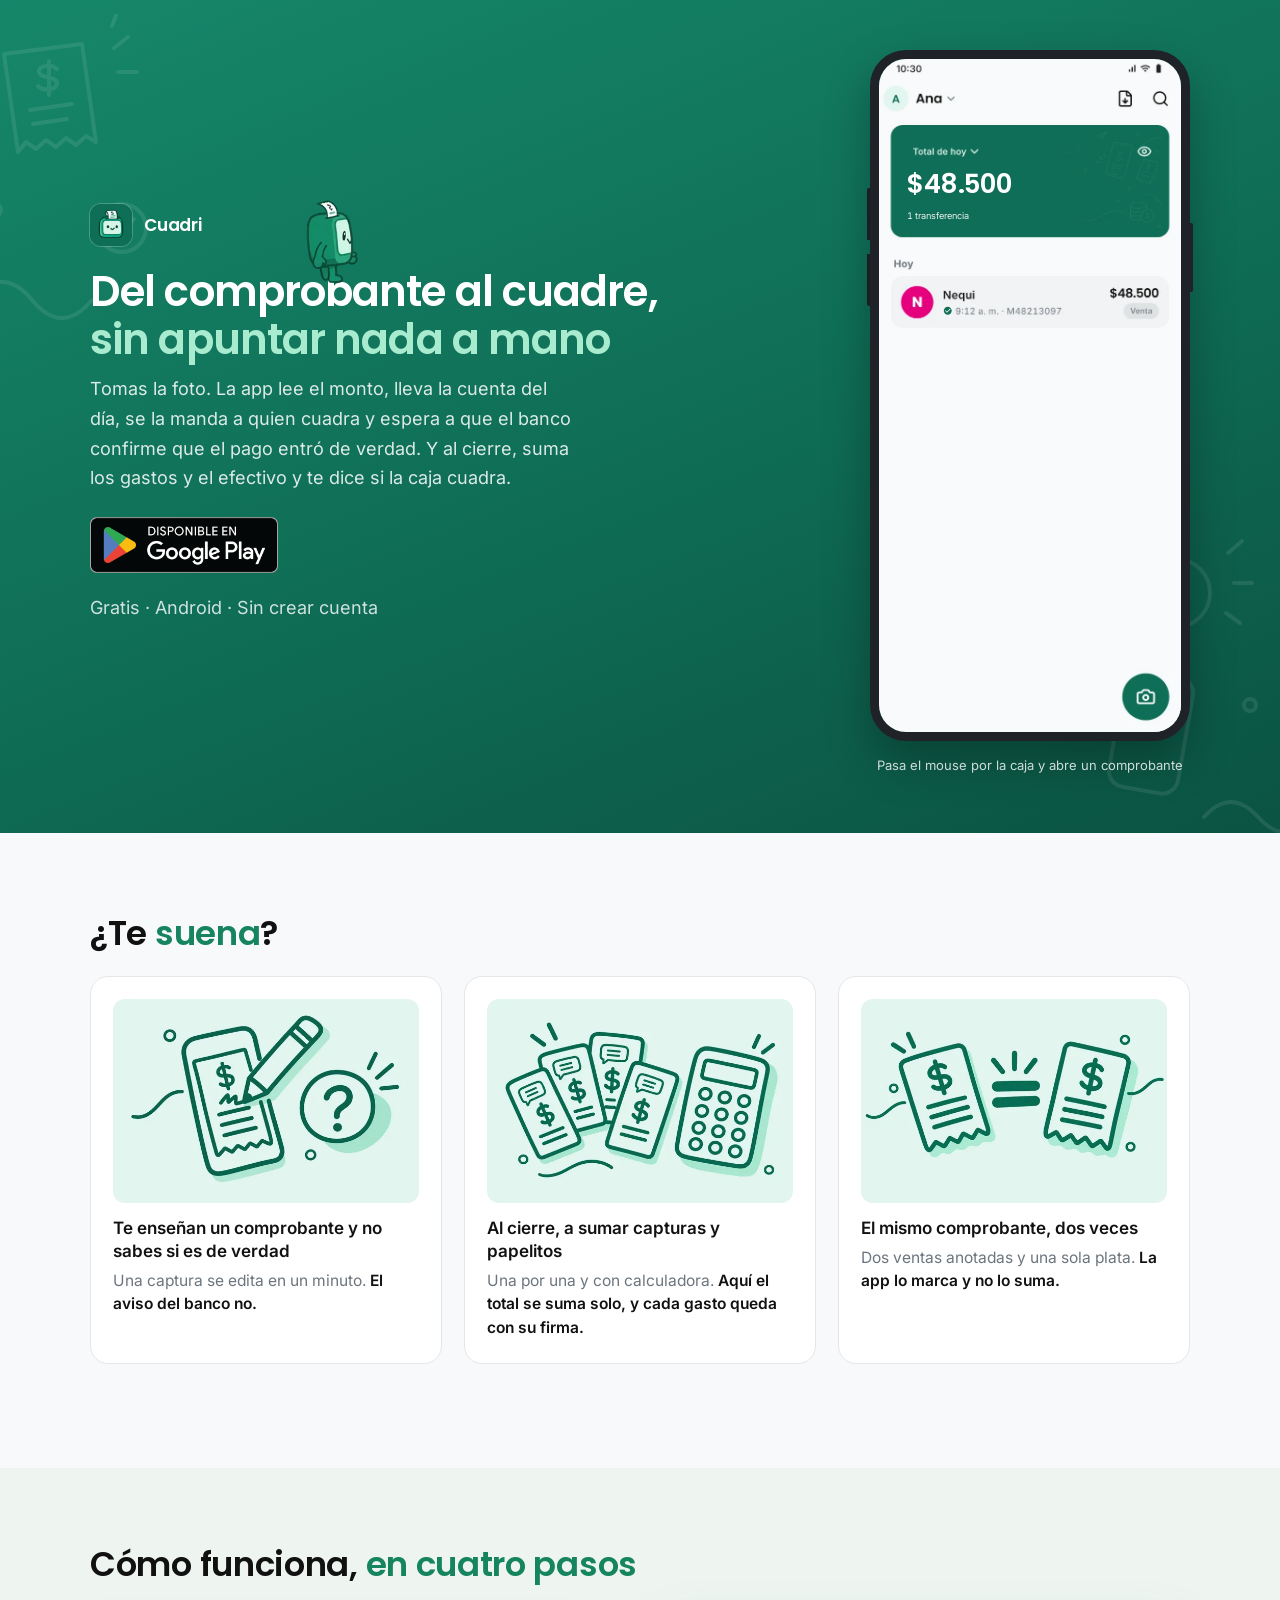
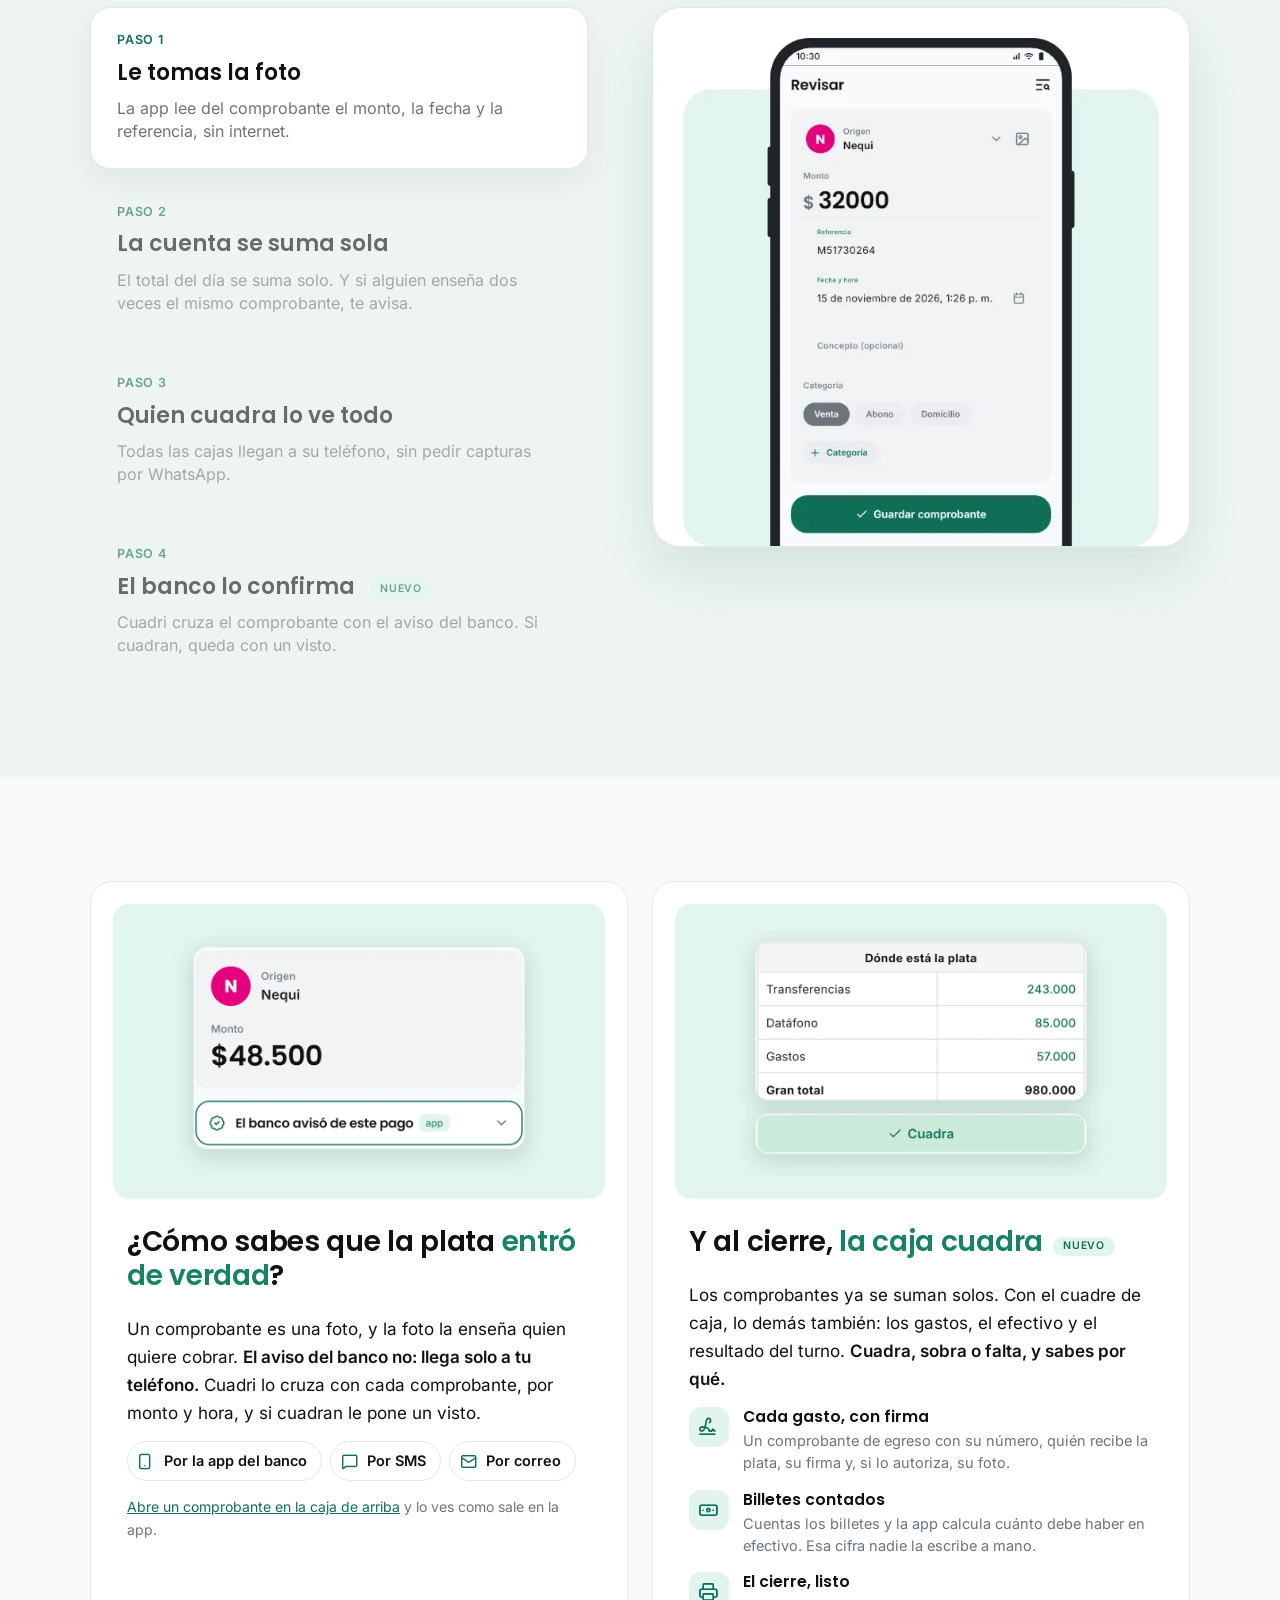
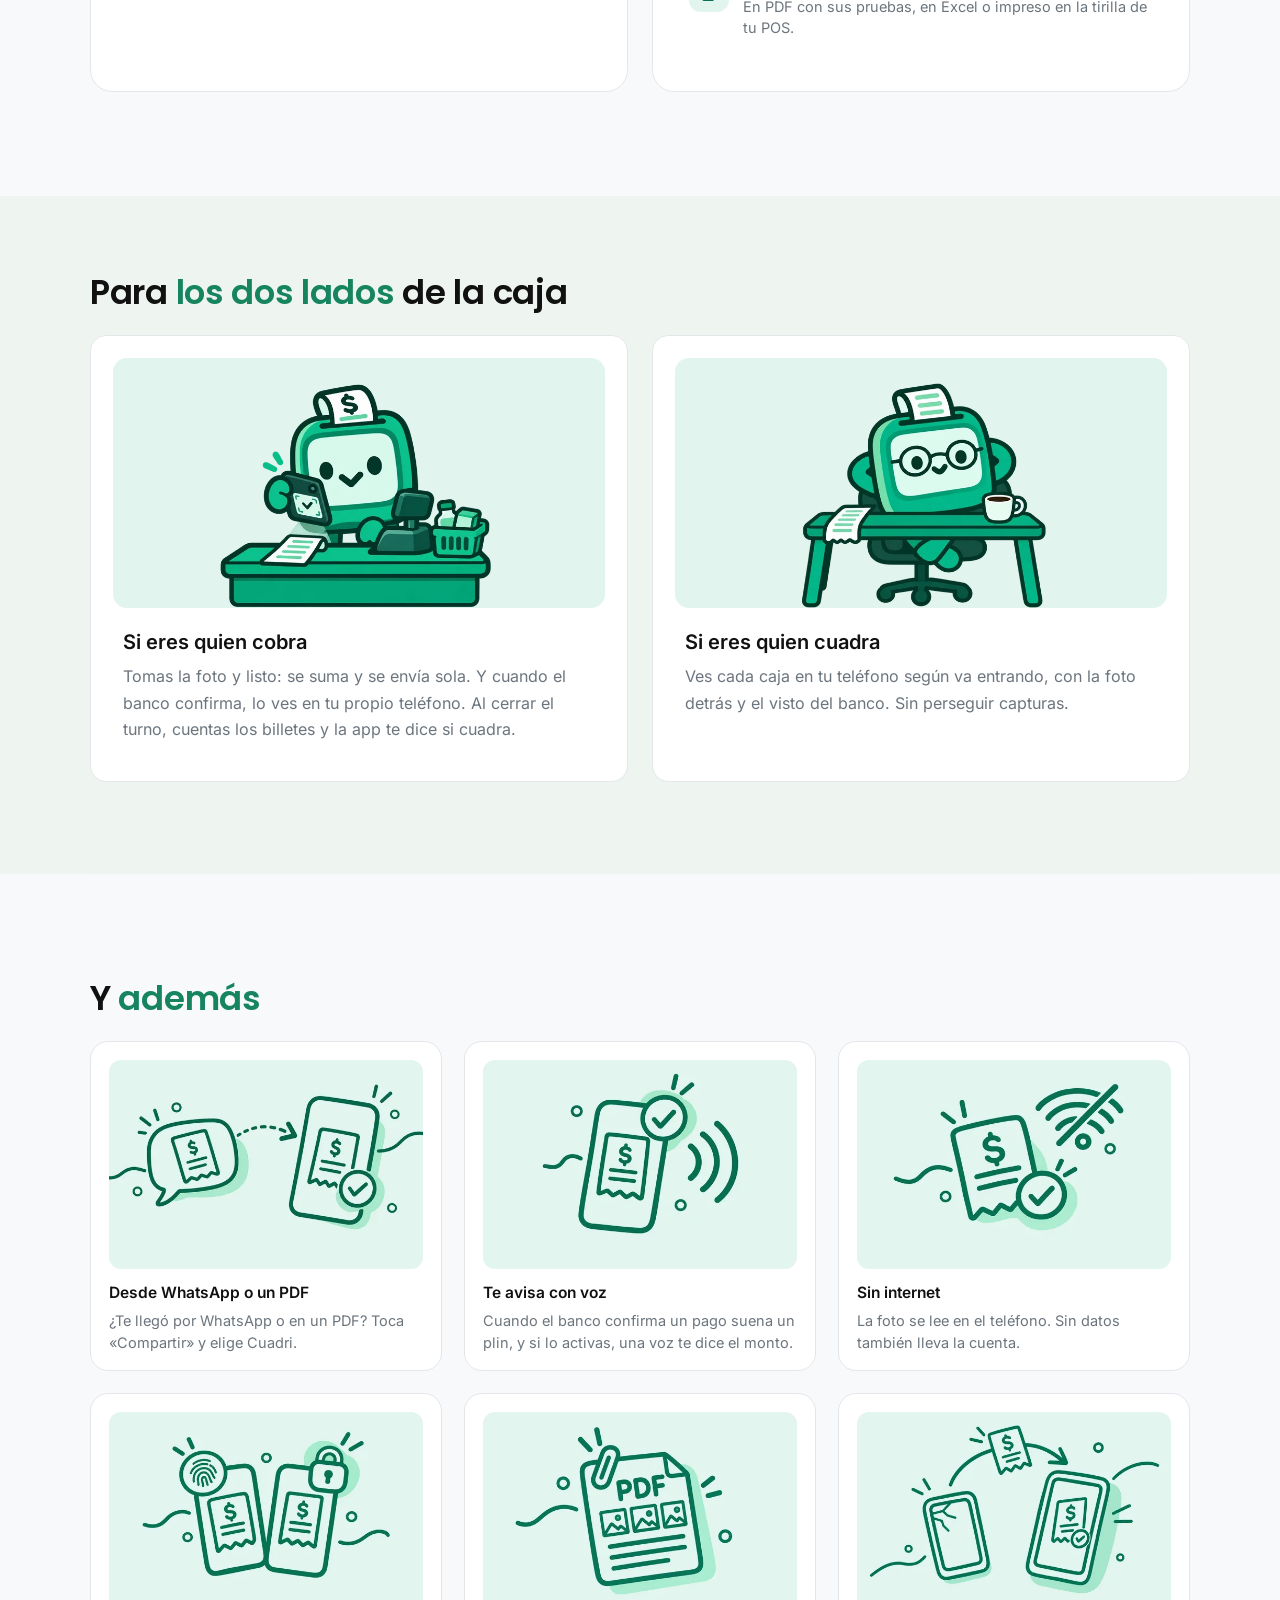
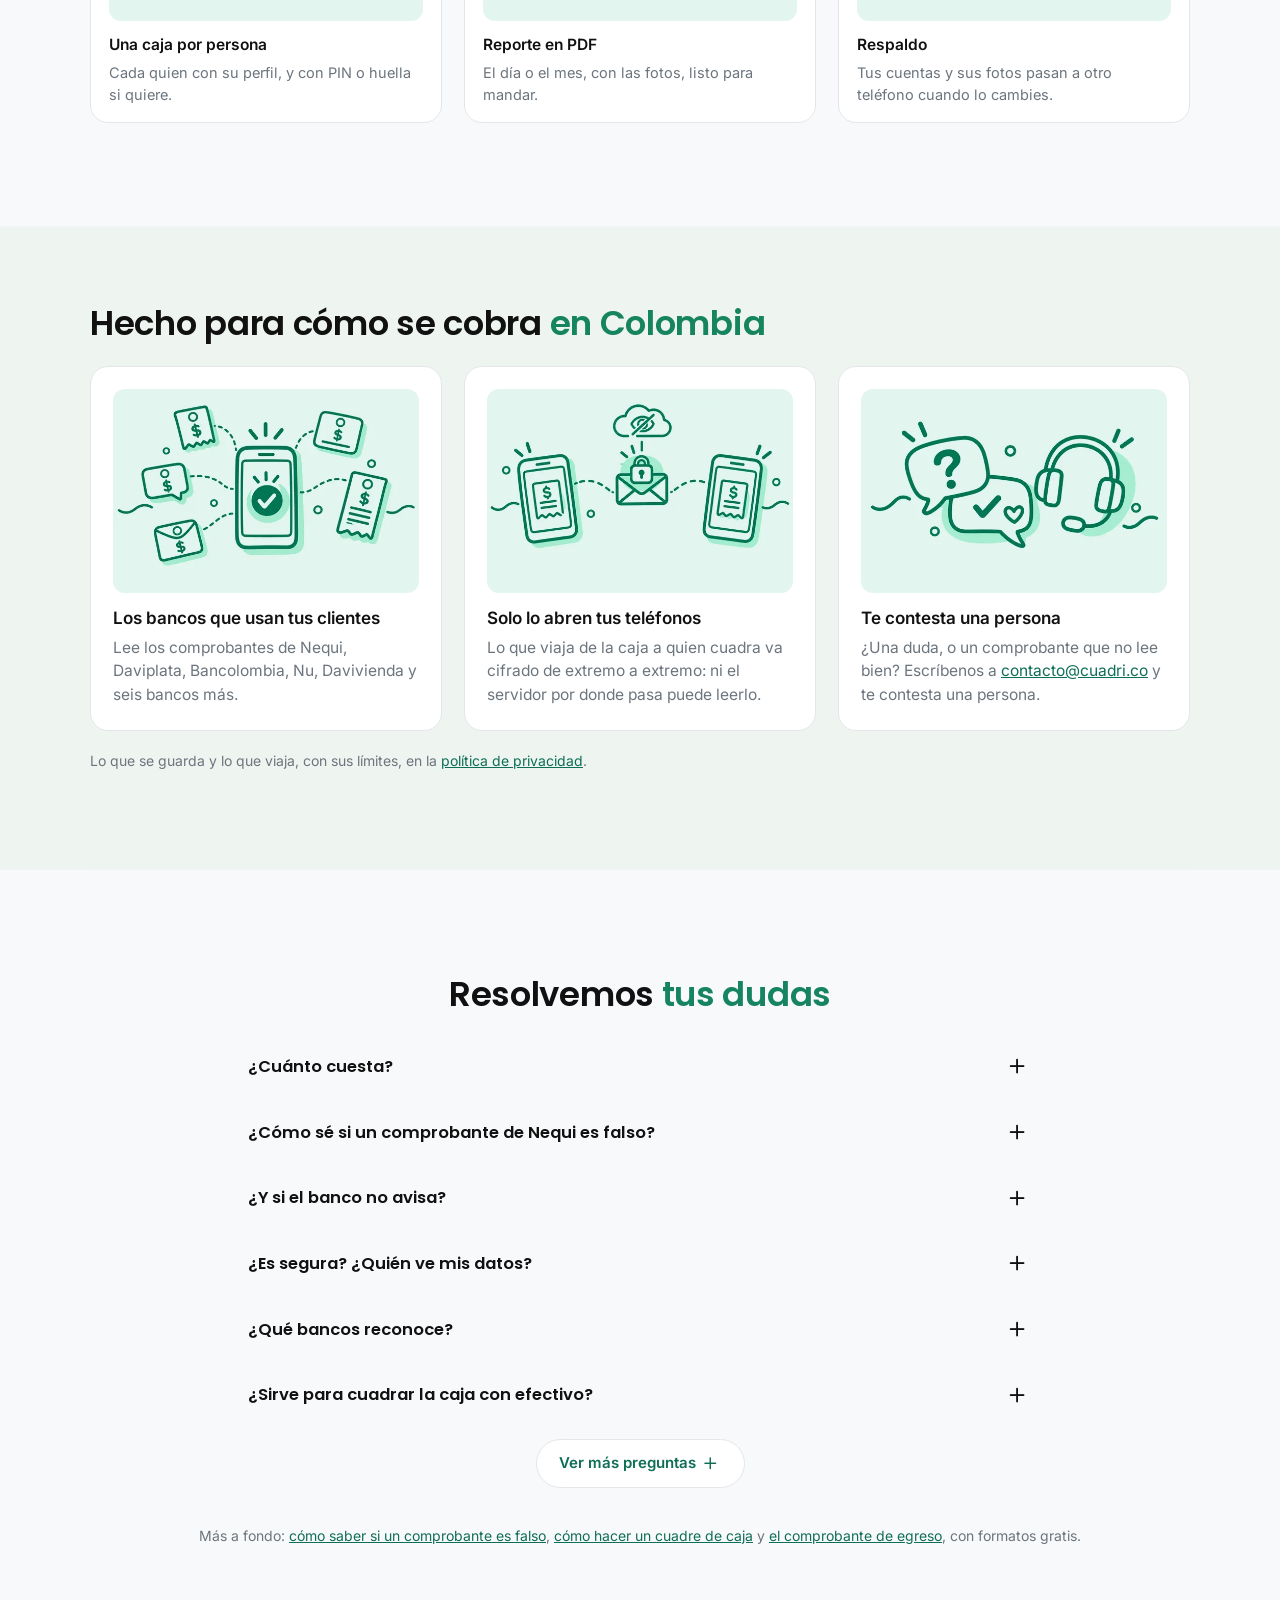
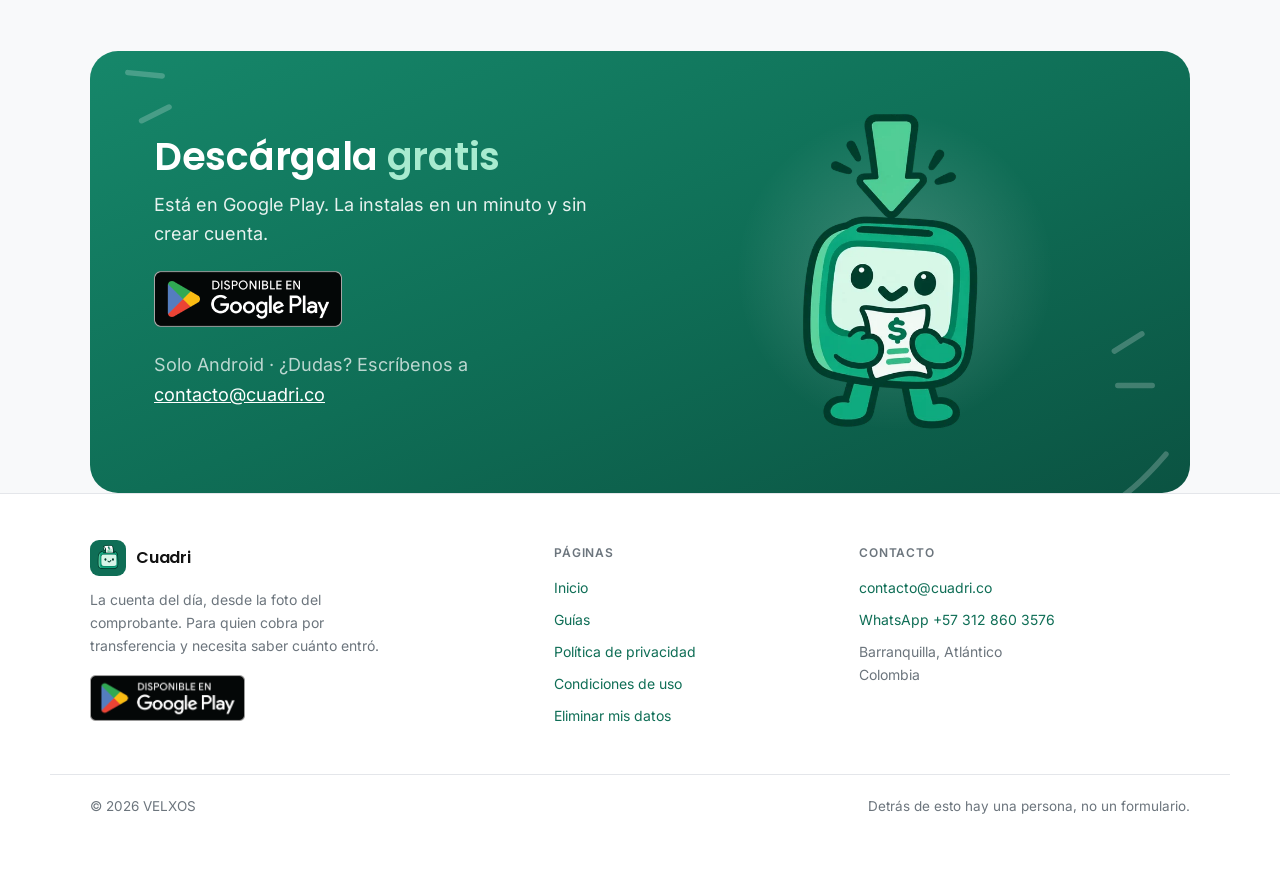
==== commit 41190ee4: "La portada usa todo el ancho en computador y se ve más de producto En computador (desde 1024 px; el " ====
--- a/index.html
+++ b/index.html
@@ -24,7 +24,7 @@
 <link rel="icon" href="/favicon.ico?v=2" sizes="any">
 <link rel="icon" href="/favicon.png?v=2" type="image/png" sizes="192x192">
 <link rel="apple-touch-icon" href="/apple-touch-icon.png">
-<link rel="stylesheet" href="estilo.css?v=20261119b">
+<link rel="stylesheet" href="estilo.css?v=20261120e">
 <script type="application/ld+json">
 {
  "@context": "https://schema.org",
@@ -105,6 +105,22 @@
    "mainEntity": [
     {
      "@type": "Question",
+     "name": "¿Cuánto cuesta?",
+     "acceptedAnswer": {
+      "@type": "Answer",
+      "text": "Nada: hoy es gratis. No pide tarjeta ni ningún dato de pago."
+     }
+    },
+    {
+     "@type": "Question",
+     "name": "¿Cómo sé si un comprobante de Nequi es falso?",
+     "acceptedAnswer": {
+      "@type": "Answer",
+      "text": "Por la foto sola no se puede saber: un comprobante es una imagen, y una imagen se edita. Lo que vale es el aviso que el banco manda al teléfono que recibe la plata, o el movimiento en la app del banco. Si el comprobante es de Nequi y trae código QR, también lo puedes revisar en la app de Nequi, en «Comprobar un pago». Cuadri hace el cruce con el aviso por ti: compara cada comprobante por monto y hora, y si cuadran le pone un visto. Sirve igual con Daviplata, Bancolombia y los demás bancos que reconoce."
+     }
+    },
+    {
+     "@type": "Question",
      "name": "¿Y si el banco no avisa?",
      "acceptedAnswer": {
       "@type": "Answer",
@@ -113,10 +129,34 @@
     },
     {
      "@type": "Question",
-     "name": "¿Qué lee la app, y qué sale del teléfono?",
+     "name": "¿Es segura? ¿Quién ve mis datos?",
      "acceptedAnswer": {
       "@type": "Answer",
-      "text": "Solo los avisos de las apps de banco que reconoce, y los SMS y correos que nombren a un banco. Lo demás se descarta sin guardarse. El texto de los avisos nunca sale del teléfono y se borra solo a los 30 días. Viene apagado: lo enciendes tú, y antes la app te explica todo esto. El detalle, en la política."
+      "text": "Tus comprobantes, quien tenga tu teléfono —salvo que tu caja tenga candado— y quien cuadra, si le mostraste tu código. Lo que viaja va cerrado: ni el servidor por donde pasa puede leerlo. Los gastos y las firmas no salen del teléfono de la caja hasta que tú compartes el PDF, el Excel o la tirilla, y la foto de quien firma es opcional. De los avisos, la app solo lee los de los bancos que reconoce: viene apagado, su texto nunca sale del teléfono y se borra solo a los 30 días."
+     }
+    },
+    {
+     "@type": "Question",
+     "name": "¿Qué bancos reconoce?",
+     "acceptedAnswer": {
+      "@type": "Answer",
+      "text": "Lee comprobantes de Nequi, Daviplata, Bancolombia, Nu, Davivienda, Banco de Bogotá, BBVA, Itaú, Scotiabank Colpatria, AV Villas y Banco Agrario. Los avisos, de las apps de Nequi, Daviplata, Bancolombia, Davivienda, Nu, Lulo y Movii, y de los SMS y correos que nombren a un banco."
+     }
+    },
+    {
+     "@type": "Question",
+     "name": "¿Sirve para cuadrar la caja con efectivo?",
+     "acceptedAnswer": {
+      "@type": "Answer",
+      "text": "Sí. Con el cuadre de caja anotas los gastos, cuentas los billetes y la app suma lo que entró por transferencia. Al final te dice si cuadra, sobra o falta, y el cierre sale en PDF, Excel o tirilla."
+     }
+    },
+    {
+     "@type": "Question",
+     "name": "¿Qué es Cuadri?",
+     "acceptedAnswer": {
+      "@type": "Answer",
+      "text": "Una app gratis para Android, hecha en Colombia, para negocios que cobran por transferencia. Lee la foto del comprobante, la cruza con el aviso del banco para confirmar que el pago entró de verdad y lleva la cuenta del día. Al cierre del turno cuadra la caja, con los gastos firmados y los billetes contados."
      }
     },
     {
@@ -129,62 +169,6 @@
     },
     {
      "@type": "Question",
-     "name": "¿Los gastos y las firmas salen del teléfono?",
-     "acceptedAnswer": {
-      "@type": "Answer",
-      "text": "No. Se quedan en el teléfono de la caja, y salen solo cuando tú compartes el PDF, el Excel o la tirilla. La foto de quien firma es opcional y se pide con su permiso. El detalle, en la política."
-     }
-    },
-    {
-     "@type": "Question",
-     "name": "¿Qué es Cuadri?",
-     "acceptedAnswer": {
-      "@type": "Answer",
-      "text": "Una app gratis para Android, hecha en Colombia, para negocios que cobran por transferencia. Lee la foto del comprobante, la cruza con el aviso del banco para confirmar que el pago entró de verdad y lleva la cuenta del día. Al cierre del turno cuadra la caja, con los gastos firmados y los billetes contados."
-     }
-    },
-    {
-     "@type": "Question",
-     "name": "¿Cómo sé si un comprobante de Nequi es falso?",
-     "acceptedAnswer": {
-      "@type": "Answer",
-      "text": "Por la foto sola no se puede saber: un comprobante es una imagen, y una imagen se edita. Lo que vale es el aviso que el banco manda al teléfono que recibe la plata, o el movimiento en la app del banco. Si el comprobante es de Nequi y trae código QR, también lo puedes revisar en la app de Nequi, en «Comprobar un pago». Cuadri hace el cruce con el aviso por ti: compara cada comprobante por monto y hora, y si cuadran le pone un visto. Sirve igual con Daviplata, Bancolombia y los demás bancos que reconoce."
-     }
-    },
-    {
-     "@type": "Question",
-     "name": "¿Cuánto cuesta?",
-     "acceptedAnswer": {
-      "@type": "Answer",
-      "text": "Nada: hoy es gratis. No pide tarjeta ni ningún dato de pago."
-     }
-    },
-    {
-     "@type": "Question",
-     "name": "¿Sirve para cuadrar la caja con efectivo?",
-     "acceptedAnswer": {
-      "@type": "Answer",
-      "text": "Sí. Con el cuadre de caja anotas los gastos, cuentas los billetes y la app suma lo que entró por transferencia. Al final te dice si cuadra, sobra o falta, y el cierre sale en PDF, Excel o tirilla."
-     }
-    },
-    {
-     "@type": "Question",
-     "name": "¿Funciona en iPhone?",
-     "acceptedAnswer": {
-      "@type": "Answer",
-      "text": "Por ahora solo en Android, desde Android 7."
-     }
-    },
-    {
-     "@type": "Question",
-     "name": "¿Qué bancos reconoce?",
-     "acceptedAnswer": {
-      "@type": "Answer",
-      "text": "Lee comprobantes de Nequi, Daviplata, Bancolombia, Nu, Davivienda, Banco de Bogotá, BBVA, Itaú, Scotiabank Colpatria, AV Villas y Banco Agrario. Los avisos, de las apps de Nequi, Daviplata, Bancolombia, Davivienda, Nu, Lulo y Movii, y de los SMS y correos que nombren a un banco."
-     }
-    },
-    {
-     "@type": "Question",
      "name": "¿Necesito internet?",
      "acceptedAnswer": {
       "@type": "Answer",
@@ -193,10 +177,10 @@
     },
     {
      "@type": "Question",
-     "name": "¿Quién ve mis comprobantes?",
+     "name": "¿Funciona en iPhone?",
      "acceptedAnswer": {
       "@type": "Answer",
-      "text": "Quien tenga tu teléfono —salvo que tu caja tenga candado— y quien cuadra, si le mostraste tu código. Lo que viaja va cerrado: ni el servidor por donde pasa puede leerlo."
+      "text": "Todavía no: por ahora solo en Android, desde Android 7. La versión para iPhone viene próximamente."
      }
     }
    ]
@@ -205,7 +189,7 @@
 }
 </script>
 </head>
-<body>
+<body class="inicio">
 
 <header class="grande">
   <div class="caja portada">
@@ -772,7 +756,7 @@
     </div>
   </section>
 
-  <section aria-labelledby="como-funciona">
+  <section class="franja" aria-labelledby="como-funciona">
     <h2 id="como-funciona" class="titular">Cómo funciona, <span class="acento">en cuatro pasos</span></h2>
     <ol class="pasos">
       <li class="paso">
@@ -780,17 +764,19 @@
           alt="La pantalla de revisar, con el monto, la referencia y la fecha que
           leyó la app">
         <div>
-          <h3>Paso 1</h3>
-          <p>Le tomas foto al comprobante y la app lee el monto, la fecha y la
-          referencia, sin internet.</p>
+          <span class="paso-n">Paso 1</span>
+          <h3>Le tomas la foto</h3>
+          <p>La app lee del comprobante el monto, la fecha y la referencia, sin
+          internet.</p>
         </div>
       </li>
       <li class="paso">
         <img src="img/paso_2_cuenta.webp" width="600" height="640" loading="lazy"
           alt="La caja de Ana con el total del día y sus comprobantes">
         <div>
-          <h3>Paso 2</h3>
-          <p>El total del día se suma solo, y si alguien enseña dos veces el
+          <span class="paso-n">Paso 2</span>
+          <h3>La cuenta se suma sola</h3>
+          <p>El total del día se suma solo. Y si alguien enseña dos veces el
           mismo comprobante, te avisa.</p>
         </div>
       </li>
@@ -798,9 +784,10 @@
         <img src="img/paso_3_cuadre.webp" width="600" height="640" loading="lazy"
           alt="El cuadre del negocio con el total de todas las cajas">
         <div>
-          <h3>Paso 3</h3>
-          <p>Quien lleva las cuentas ve todas las cajas en su teléfono, sin pedir
-          capturas por WhatsApp.</p>
+          <span class="paso-n">Paso 3</span>
+          <h3>Quien cuadra lo ve todo</h3>
+          <p>Todas las cajas llegan a su teléfono, sin pedir capturas por
+          WhatsApp.</p>
         </div>
       </li>
       <li class="paso">
@@ -808,15 +795,18 @@
           loading="lazy" alt="Un comprobante con el aviso: el banco avisó de
           este pago">
         <div>
-          <h3>Paso 4 <span class="nuevo">Nuevo</span></h3>
-          <p>La app cruza el comprobante con el aviso del banco, y si cuadran,
+          <span class="paso-n">Paso 4</span>
+          <h3>El banco lo confirma <span class="nuevo">Nuevo</span></h3>
+          <p>Cuadri cruza el comprobante con el aviso del banco. Si cuadran,
           queda con un visto.</p>
         </div>
       </li>
     </ol>
   </section>
 
+  <div class="pilares">
   <section class="bloque" aria-labelledby="entro-de-verdad">
+    <img class="bloque-img" src="/img/pilar_verifica.webp" width="1100" height="660" loading="lazy" decoding="async" alt="Un comprobante de Nequi por $48.500 con el aviso: el banco avisó de este pago">
     <h2 id="entro-de-verdad" class="titular">¿Cómo sabes que la plata <span class="acento">entró de verdad</span>?</h2>
     <p class="entrada">Un comprobante es una foto, y la foto la enseña quien
     quiere cobrar. <strong>El aviso del banco no: llega solo a tu
@@ -829,27 +819,10 @@
     </ul>
     <p class="dato"><a href="#caja">Abre un comprobante en la caja de arriba</a>
     y lo ves como sale en la app.</p>
-    <div class="plegables">
-      <details>
-        <summary>¿Y si el banco no avisa?</summary>
-        <p>No quiere decir que el pago sea falso. El aviso se pierde si el
-        teléfono estaba apagado o sin señal, o si la cuenta que recibe es de
-        otra persona. La app no decide si un pago vale: te dice si el banco
-        avisó. Si dudas, míralo en la app del banco.</p>
-      </details>
-      <details>
-        <summary>¿Qué lee la app, y qué sale del teléfono?</summary>
-        <p>Solo los avisos de las apps de banco que reconoce, y los SMS y
-        correos que nombren a un banco. Lo demás se descarta sin guardarse. El
-        texto de los avisos nunca sale del teléfono y se borra solo a los 30
-        días. Viene apagado: lo enciendes tú, y antes la app te explica todo
-        esto. <a href="/privacidad#los-avisos-del-banco">El detalle, en la
-        política</a>.</p>
-      </details>
-    </div>
   </section>
 
   <section class="bloque" aria-labelledby="al-cierre">
+    <img class="bloque-img" src="/img/pilar_cuadra.webp" width="1100" height="660" loading="lazy" decoding="async" alt="El cuadre de la caja: transferencias, datáfono y gastos suman el gran total, y la caja cuadra">
     <h2 id="al-cierre" class="titular">Y al cierre, <span class="acento">la caja cuadra</span><span class="nuevo">Nuevo</span></h2>
     <p class="entrada">Los comprobantes ya se suman solos. Con el cuadre de
     caja, lo demás también: los gastos, el efectivo y el resultado del turno.
@@ -874,35 +847,21 @@
         POS.</span>
       </li>
     </ul>
-    <div class="plegables">
-      <details>
-        <summary>¿Y si mi negocio cuadra distinto?</summary>
-        <p>La planilla se arma a la medida. Trae una de taquilla y encomiendas
-        y otra de tienda, y cada renglón se puede cambiar, quitar o agregar.
-        También guarda las evidencias que escaneas —una guía, el váucher del
-        datáfono— y las suma donde van. Se enciende solo si el negocio lo
-        necesita.</p>
-      </details>
-      <details>
-        <summary>¿Los gastos y las firmas salen del teléfono?</summary>
-        <p>No. Se quedan en el teléfono de la caja, y salen solo cuando tú
-        compartes el PDF, el Excel o la tirilla. La foto de quien firma es
-        opcional y se pide con su permiso. <a href="/privacidad#el-cuadre-de-caja">El
-        detalle, en la política</a>.</p>
-      </details>
-    </div>
   </section>
-
-  <section aria-labelledby="para-quien">
+  </div>
+
+  <section class="franja" aria-labelledby="para-quien">
     <h2 id="para-quien" class="titular">Para <span class="acento">los dos lados</span> de la caja</h2>
     <div class="duo">
-      <div class="tarjeta">
+      <div class="tarjeta lado">
+        <div class="lado-img"><img src="/img/cuadri-cajero.webp" width="617" height="440" alt="" loading="lazy" decoding="async"></div>
         <h3>Si eres quien cobra</h3>
         <p class="suave">Tomas la foto y listo: se suma y se envía sola. Y
         cuando el banco confirma, lo ves en tu propio teléfono. Al cerrar el
         turno, cuentas los billetes y la app te dice si cuadra.</p>
       </div>
-      <div class="tarjeta">
+      <div class="tarjeta lado">
+        <div class="lado-img"><img src="/img/cuadri-jefe.webp" width="589" height="440" alt="" loading="lazy" decoding="async"></div>
         <h3>Si eres quien cuadra</h3>
         <p class="suave">Ves cada caja en tu teléfono según va entrando, con
         la foto detrás y el visto del banco. Sin perseguir capturas.</p>
@@ -948,26 +907,30 @@
     </ul>
   </section>
 
-  <section aria-labelledby="tuyas">
-    <h2 id="tuyas" class="titular">Tus cuentas son <span class="acento">tuyas</span></h2>
-    <ul class="insignias">
-      <li>
-        <span class="icono" aria-hidden="true">&#xe1a3;</span>
-        <b>Sin cuenta</b>
-        <span>Ni correo, ni número de teléfono, ni contraseña.</span>
-      </li>
-      <li>
-        <span class="icono" aria-hidden="true">&#xe0bb;</span>
-        <b>Sin publicidad</b>
-        <span>Ni analítica nuestra midiendo lo que haces.</span>
-      </li>
-      <li>
-        <span class="icono" aria-hidden="true">&#xe10b;</span>
-        <b>Cifrado de extremo a extremo</b>
-        <span>Lo que viaja al cuadre solo lo abren los dos teléfonos vinculados.</span>
-      </li>
-    </ul>
-    <p class="dato">Todo esto, con sus límites, en la
+  <section class="franja" aria-labelledby="hecho-para">
+    <h2 id="hecho-para" class="titular">Hecho para cómo se cobra <span class="acento">en Colombia</span></h2>
+    <div class="dolores">
+      <article class="dolor">
+        <img class="ilustracion" src="img/ilus/hecho_bancos.webp" width="600" height="400" alt="" loading="lazy" decoding="async">
+        <h3>Los bancos que usan tus clientes</h3>
+        <p>Lee los comprobantes de Nequi, Daviplata, Bancolombia, Nu, Davivienda
+        y seis bancos más.</p>
+      </article>
+      <article class="dolor">
+        <img class="ilustracion" src="img/ilus/hecho_privacidad.webp" width="600" height="400" alt="" loading="lazy" decoding="async">
+        <h3>Solo lo abren tus teléfonos</h3>
+        <p>Lo que viaja de la caja a quien cuadra va cifrado de extremo a
+        extremo: ni el servidor por donde pasa puede leerlo.</p>
+      </article>
+      <article class="dolor">
+        <img class="ilustracion" src="img/ilus/hecho_persona.webp" width="600" height="400" alt="" loading="lazy" decoding="async">
+        <h3>Te contesta una persona</h3>
+        <p>¿Una duda, o un comprobante que no lee bien? Escríbenos a
+        <a href="mailto:contacto@cuadri.co?subject=Duda%20con%20Cuadri">contacto@cuadri.co</a>
+        y te contesta una persona.</p>
+      </article>
+    </div>
+    <p class="dato">Lo que se guarda y lo que viaja, con sus límites, en la
     <a href="/privacidad">política de privacidad</a>.</p>
   </section>
 
@@ -975,12 +938,8 @@
     <h2 id="dudas" class="titular">Resolvemos <span class="acento">tus dudas</span></h2>
     <div class="preguntas">
       <details>
-        <summary>¿Qué es Cuadri?</summary>
-        <p>Una app gratis para Android, hecha en Colombia, para negocios que
-        cobran por transferencia. Lee la foto del comprobante, la cruza con el
-        aviso del banco para confirmar que el pago entró de verdad y lleva la
-        cuenta del día. Al cierre del turno cuadra la caja, con los gastos
-        firmados y los billetes contados.</p>
+        <summary>¿Cuánto cuesta?</summary>
+        <p>Nada: hoy es gratis. No pide tarjeta ni ningún dato de pago.</p>
       </details>
       <details>
         <summary>¿Cómo sé si un comprobante de Nequi es falso?</summary>
@@ -994,18 +953,22 @@
         bancos que reconoce.</p>
       </details>
       <details>
-        <summary>¿Cuánto cuesta?</summary>
-        <p>Nada: hoy es gratis. No pide tarjeta ni ningún dato de pago.</p>
+        <summary>¿Y si el banco no avisa?</summary>
+        <p>No quiere decir que el pago sea falso. El aviso se pierde si el
+        teléfono estaba apagado o sin señal, o si la cuenta que recibe es de
+        otra persona. La app no decide si un pago vale: te dice si el banco
+        avisó. Si dudas, míralo en la app del banco.</p>
       </details>
       <details>
-        <summary>¿Sirve para cuadrar la caja con efectivo?</summary>
-        <p>Sí. Con el cuadre de caja anotas los gastos, cuentas los billetes y
-        la app suma lo que entró por transferencia. Al final te dice si cuadra,
-        sobra o falta, y el cierre sale en PDF, Excel o tirilla.</p>
-      </details>
-      <details>
-        <summary>¿Funciona en iPhone?</summary>
-        <p>Por ahora solo en Android, desde Android 7.</p>
+        <summary>¿Es segura? ¿Quién ve mis datos?</summary>
+        <p>Tus comprobantes, quien tenga tu teléfono —salvo que tu caja tenga
+        candado— y quien cuadra, si le mostraste tu código. Lo que viaja va
+        cerrado: ni el servidor por donde pasa puede leerlo. Los gastos y las
+        firmas no salen del teléfono de la caja hasta que tú compartes el PDF, el
+        Excel o la tirilla, y la foto de quien firma es opcional. De los avisos, la
+        app solo lee los de los bancos que reconoce: viene apagado, su texto nunca
+        sale del teléfono y se borra solo a los 30 días.
+        <a href="/privacidad">El detalle, en la política</a>.</p>
       </details>
       <details>
         <summary>¿Qué bancos reconoce?</summary>
@@ -1016,26 +979,46 @@
         banco.</p>
       </details>
       <details>
-        <summary>¿Necesito internet?</summary>
-        <p>Para leer la foto y llevar la cuenta, no. Solo para enviar al cuadre
-        y para recibir lo que te mandan.</p>
+        <summary>¿Sirve para cuadrar la caja con efectivo?</summary>
+        <p>Sí. Con el cuadre de caja anotas los gastos, cuentas los billetes y
+        la app suma lo que entró por transferencia. Al final te dice si cuadra,
+        sobra o falta, y el cierre sale en PDF, Excel o tirilla.</p>
       </details>
-      <details>
-        <summary>¿Quién ve mis comprobantes?</summary>
-        <p>Quien tenga tu teléfono —salvo que tu caja tenga candado— y quien
-        cuadra, si le mostraste tu código. Lo que viaja va cerrado: ni el
-        servidor por donde pasa puede leerlo.</p>
-      </details>
-      <details>
-        <summary>¿Dónde la descargo?</summary>
-        <p>En <a href="https://play.google.com/store/apps/details?id=com.velxos.recuadrao">Google Play</a>, gratis. No pide cuenta: la
-        instalas y ya. Si tienes una duda, escríbenos a
-        <a href="mailto:contacto@cuadri.co?subject=Duda%20con%20Cuadri">contacto@cuadri.co</a>.</p>
+      <details class="mas">
+        <summary>Ver más preguntas</summary>
+        <div class="preguntas">
+          <details>
+            <summary>¿Qué es Cuadri?</summary>
+            <p>Una app gratis para Android, hecha en Colombia, para negocios que
+            cobran por transferencia. Lee la foto del comprobante, la cruza con el
+            aviso del banco para confirmar que el pago entró de verdad y lleva la
+            cuenta del día. Al cierre del turno cuadra la caja, con los gastos
+            firmados y los billetes contados.</p>
+          </details>
+          <details>
+            <summary>¿Y si mi negocio cuadra distinto?</summary>
+            <p>La planilla se arma a la medida. Trae una de taquilla y encomiendas
+            y otra de tienda, y cada renglón se puede cambiar, quitar o agregar.
+            También guarda las evidencias que escaneas —una guía, el váucher del
+            datáfono— y las suma donde van. Se enciende solo si el negocio lo
+            necesita.</p>
+          </details>
+          <details>
+            <summary>¿Necesito internet?</summary>
+            <p>Para leer la foto y llevar la cuenta, no. Solo para enviar al cuadre
+            y para recibir lo que te mandan.</p>
+          </details>
+          <details>
+            <summary>¿Funciona en iPhone?</summary>
+            <p>Todavía no: por ahora solo en Android, desde Android 7. La versión
+            para iPhone viene próximamente.</p>
+          </details>
+        </div>
       </details>
     </div>
   </section>
 
-  <p class="dato" style="text-align:center">Más a fondo:
+  <p class="dato mas-a-fondo">Más a fondo:
   <a href="/guias/comprobante-falso">cómo saber si un comprobante es falso</a>,
   <a href="/guias/cuadre-de-caja">cómo hacer un cuadre de caja</a> y
   <a href="/guias/comprobante-de-egreso">el comprobante de egreso</a>, con
@@ -1064,6 +1047,45 @@
 
 </main>
 
+<script>
+(() => {
+  const lista = document.querySelector('.pasos');
+  if (!lista || !('IntersectionObserver' in window)) return;
+  const pasos = [...lista.querySelectorAll('.paso')];
+  const ancho = matchMedia('(min-width: 1024px)');
+  const quieto = matchMedia('(prefers-reduced-motion: reduce)').matches;
+  const DURA = 6000;
+  let actual = 0, reloj = 0, encima = false, visible = false;
+
+  function programar() {
+    clearTimeout(reloj);
+    lista.classList.remove('corriendo');
+    if (!ancho.matches || quieto || encima || !visible) return;
+    void lista.offsetWidth;
+    lista.classList.add('corriendo');
+    reloj = setTimeout(() => activar((actual + 1) % pasos.length), DURA);
+  }
+
+  function activar(n) {
+    actual = n;
+    pasos.forEach((p, k) => p.classList.toggle('activo', k === n));
+    programar();
+  }
+
+  pasos.forEach((p, k) => {
+    const texto = p.querySelector('div');
+    if (ancho.matches) texto.tabIndex = 0;
+    texto.addEventListener('click', () => activar(k));
+    texto.addEventListener('mouseenter', () => activar(k));
+    texto.addEventListener('focus', () => activar(k));
+  });
+  lista.addEventListener('mouseenter', () => { encima = true; programar(); });
+  lista.addEventListener('mouseleave', () => { encima = false; programar(); });
+  new IntersectionObserver(([e]) => { visible = e.isIntersecting; programar(); }, { threshold: .3 }).observe(lista);
+  ancho.addEventListener('change', programar);
+  activar(0);
+})();
+</script>
 <div class="barra" aria-hidden="true">
   <div class="barra-dentro">
     <a class="marca" href="#" tabindex="-1">
@@ -1090,9 +1112,9 @@
 (() => {
   const MODOS = {
     titular: { cuando: '(min-width: 621px)', sufijo: '',
-      celda: [102, 88], ancla: [52.96, 86.09], paso: 2.03, frente: 33, alto: 112, ala: 52 },
+      celda: [102, 88], ancla: [52.96, 86.09], paso: 2.03, frente: 33, alto: 112, ala: 52, rapido: 30 },
     fila: { cuando: '(max-width: 620px)', sufijo: '-chico',
-      celda: [70, 62], ancla: [36.57, 59.45], paso: 1.40, frente: 23, alto: 76, ala: 34 },
+      celda: [70, 62], ancla: [36.57, 59.45], paso: 1.40, frente: 23, alto: 76, ala: 34, rapido: 26 },
   };
   const elegir = () => Object.values(MODOS).find((m) => matchMedia(m.cuando).matches);
   let M = elegir();
@@ -1107,7 +1129,7 @@
   const HOJAS = { camina: 26, sienta: 52, reposo: 51 };
   const CICLO = 14;
   const REMATE = 23;
-  const RAPIDO = 26, FPS = 12;
+  const FPS = 12;
   const BAJA = .2;
 
   let g, capa, capas = {}, t0 = null, vivo = false, agenda = 0, visible = true, ultimo = '';
@@ -1152,8 +1174,8 @@
     const cuadros = vueltas * CICLO + REMATE;
     return { piso, baja, linea, inicio, fin, vueltas, cuadros, columna: caja.width,
              paso: (fin - inicio) / cuadros,
-             mueve: (cuadros + 1) / RAPIDO, gira: (cuadros + 1) / RAPIDO + 2 / FPS,
-             sienta: (cuadros + 1) / RAPIDO + 2 / FPS + HOJAS.sienta / FPS };
+             mueve: (cuadros + 1) / M.rapido, gira: (cuadros + 1) / M.rapido + 2 / FPS,
+             sienta: (cuadros + 1) / M.rapido + 2 / FPS + HOJAS.sienta / FPS };
   }
 
   function vestir() {
@@ -1193,9 +1215,9 @@
     const t = (ahora - t0) / 1000;
     let proximo = null;
     if (t < g.mueve) {
-      const j = Math.floor(t * RAPIDO);
+      const j = Math.floor(t * M.rapido);
       const celda = j < g.vueltas * CICLO ? j % CICLO : j - g.vueltas * CICLO;
-      pintar('camina', celda, g.inicio + g.paso * Math.min(t * RAPIDO, g.cuadros), 0);
+      pintar('camina', celda, g.inicio + g.paso * Math.min(t * M.rapido, g.cuadros), 0);
     } else if (t < g.gira) {
       const k = Math.min(1, Math.floor((t - g.mueve) * FPS));
       pintar('camina', REMATE + 1 + k, g.fin, 0);
@@ -1322,7 +1344,7 @@
   </div>
 
   <div class="caja pie-abajo">
-    <p>© 2026 VELXOS · Google Play y el logotipo de Google Play son marcas de Google LLC.</p>
+    <p>© 2026 VELXOS</p>
     <p>Detrás de esto hay una persona, no un formulario.</p>
   </div>
 </footer>
--- a/estilo.css
+++ b/estilo.css
@@ -655,6 +655,15 @@
   width: 100%;
   height: auto;
 }
+.paso-n {
+  display: block;
+  margin: 0 0 4px;
+  color: var(--marca);
+  font-size: 12px;
+  font-weight: 600;
+  letter-spacing: .8px;
+  text-transform: uppercase;
+}
 .paso h3 {
   font-family: 'Poppins', sans-serif;
   font-size: 19px;
@@ -694,6 +703,19 @@
   margin: 18px 0 8px;
 }
 .duo .tarjeta { margin: 0; padding: 22px 22px 10px; }
+.lado-img {
+  display: grid;
+  place-items: end center;
+  height: 190px;
+  margin: 0 0 18px;
+  padding: 16px 16px 0;
+  background: var(--marca-suave);
+  border-radius: 14px;
+  overflow: hidden;
+}
+.lado-img img { height: 172px; width: auto; }
+.lado-img + h3 { margin-top: 0; }
+.dolores + .dato { margin-top: 18px; }
 
 @media (max-width: 560px) {
   .duo { grid-template-columns: 1fr; }
@@ -795,21 +817,23 @@
 
 .bloque {
   margin-top: 44px;
-  padding: 34px 32px 20px;
+  padding: 26px 26px 30px;
   background: var(--superficie);
   border: 1px solid var(--borde);
   border-radius: 22px;
 }
 .bloque + .bloque { margin-top: 20px; }
 .bloque .titular { margin-top: 0; }
-.bloque .plegables {
-  margin: 24px -14px 0;
-  padding-top: 14px;
-  border-top: 1px solid var(--borde);
+.bloque-img {
+  display: block;
+  width: 100%;
+  height: auto;
+  margin: 0 0 26px;
+  border-radius: 16px;
 }
 @media (max-width: 560px) {
-  .bloque { padding: 26px 20px 14px; border-radius: 18px; }
-  .bloque .plegables { margin-left: -10px; margin-right: -10px; }
+  .bloque { padding: 16px 16px 24px; border-radius: 18px; }
+  .bloque > :not(.bloque-img) { margin-left: 4px; margin-right: 4px; }
 }
 .plegables,
 .preguntas {
@@ -850,8 +874,8 @@
   font-weight: normal;
   font-size: 22px;
 }
-.plegables details[open] summary::after,
-.preguntas details[open] summary::after { content: '\e11c'; }
+.plegables details[open] > summary::after,
+.preguntas details[open] > summary::after { content: '\e11c'; }
 .plegables summary:focus-visible,
 .preguntas summary:focus-visible {
   outline: 2px solid var(--marca);
@@ -1033,3 +1057,142 @@
   font-size: 16px;
 }
 .barra .marca img { width: 34px; height: 34px; border-radius: 9px; }
+
+@media (min-width: 1024px) {
+  .inicio main.caja,
+  .inicio footer .caja { max-width: 1180px; padding-left: 40px; padding-right: 40px; }
+  .inicio header.grande .portada { max-width: 1180px; padding: 0 40px; grid-template-columns: 1fr 320px; gap: clamp(48px, 6vw, 96px); }
+  .inicio header.grande h1 { font-size: clamp(34px, 3.4vw, 42px); letter-spacing: -.9px; }
+  .inicio .portada-texto > p { font-size: 18px; }
+  .inicio .barra-dentro { max-width: 1180px; padding-left: 40px; padding-right: 40px; }
+
+  .inicio main .titular { font-size: 34px; margin: 104px 0 22px; }
+  .inicio main section:first-child .titular { margin-top: 80px; }
+  .inicio main .entrada { max-width: 64ch; font-size: 18px; }
+
+  .inicio .franja {
+    margin-top: 104px;
+    padding: 76px 0 84px;
+    background: #EEF5F1;
+    box-shadow: 0 0 0 100vmax #EEF5F1;
+    clip-path: inset(0 -100vmax);
+  }
+  .inicio .franja .titular { margin-top: 0; }
+
+  .inicio .dolores { gap: 22px; }
+  .inicio .dolor { padding: 22px 22px 24px; }
+  .inicio .dolor h3 { font-size: 17px; }
+  .inicio .dolor p { font-size: 15.5px; }
+
+  .inicio .pasos {
+    grid-template-columns: minmax(0, 1fr) minmax(0, 1.08fr);
+    grid-template-rows: repeat(4, auto) 1fr;
+    column-gap: 64px;
+    row-gap: 10px;
+    align-items: start;
+    margin-top: 12px;
+  }
+  .inicio .paso { display: contents; }
+  .inicio .paso img {
+    grid-column: 2;
+    grid-row: 1 / -1;
+    box-sizing: border-box;
+    padding: 30px 30px 0;
+    background: #fff;
+    border: 1px solid var(--borde);
+    border-radius: 28px;
+    box-shadow: 0 26px 60px rgba(15, 110, 86, .13);
+    opacity: 0;
+    transition: opacity .45s ease;
+  }
+  .inicio .paso.activo img { opacity: 1; }
+  .inicio .paso > div {
+    grid-column: 1;
+    position: relative;
+    overflow: hidden;
+    padding: 22px 26px 24px;
+    border: 1px solid transparent;
+    border-radius: 20px;
+    cursor: pointer;
+    opacity: .6;
+    transition: opacity .2s, background .2s, border-color .2s, box-shadow .2s;
+  }
+  .inicio .paso:nth-child(1) > div { grid-row: 1; }
+  .inicio .paso:nth-child(2) > div { grid-row: 2; }
+  .inicio .paso:nth-child(3) > div { grid-row: 3; }
+  .inicio .paso:nth-child(4) > div { grid-row: 4; }
+  .inicio .paso > div:hover { opacity: .9; }
+  .inicio .paso.activo > div {
+    opacity: 1;
+    background: #fff;
+    border-color: var(--borde);
+    box-shadow: 0 12px 32px rgba(17, 17, 17, .06);
+  }
+  .inicio .paso > div::after {
+    content: "";
+    position: absolute;
+    left: 0;
+    bottom: 0;
+    width: 0;
+    height: 3px;
+    background: var(--marca);
+  }
+  .inicio .pasos.corriendo .paso.activo > div::after { animation: avance-paso 6s linear forwards; }
+  .inicio .paso > div:focus-visible { outline: 2px solid var(--marca); outline-offset: 2px; }
+  .inicio .paso-n { font-size: 12.5px; }
+  .inicio .paso h3 { font-size: 22px; margin-bottom: 6px; }
+  .inicio .paso p { font-size: 16px; }
+
+  .inicio .pilares { display: grid; grid-template-columns: 1fr 1fr; gap: 24px; align-items: stretch; margin-top: 104px; }
+  .inicio .pilares .bloque { margin: 0; padding: 22px 22px 34px; }
+  .inicio .pilares .bloque > :not(.bloque-img) { margin-left: 14px; margin-right: 14px; }
+  .inicio main .pilares .bloque .titular { font-size: 28px; margin-top: 0; }
+  .inicio .pilares .entrada { font-size: 17px; }
+  .inicio .pilares .insignias { grid-template-columns: 1fr; gap: 16px; }
+  .inicio .pilares .insignias li { display: grid; grid-template-columns: 40px 1fr; column-gap: 14px; }
+  .inicio .pilares .insignias .icono { grid-row: span 2; }
+  .inicio .pilares .insignias b { margin-top: 0; }
+
+  .inicio .duo { gap: 24px; margin-top: 8px; }
+  .inicio .duo .tarjeta { padding: 22px 22px 24px; }
+  .inicio .duo .tarjeta > :not(.lado-img) { margin-left: 10px; margin-right: 10px; }
+  .inicio .lado-img { height: 250px; }
+  .inicio .lado-img img { height: 228px; }
+  .inicio .duo h3 { font-size: 20px; }
+  .inicio .duo .suave { font-size: 16px; }
+  .inicio .carrusel { gap: 22px; }
+
+  .inicio main section:has(#dudas) { max-width: 820px; margin: 0 auto; }
+  .inicio main section:has(#dudas) .titular { text-align: center; }
+
+  .inicio .llamada { margin-top: 104px; padding: 56px 64px; gap: 48px; border-radius: 28px; }
+  .inicio .llamada h2 { font-size: 38px; }
+  .inicio .llamada-texto > p { font-size: 18px; }
+  .inicio .llamada-cuadri::before { width: 320px; height: 320px; }
+  .inicio .llamada-cuadri img { height: 330px; }
+}
+
+@keyframes avance-paso { to { width: 100%; } }
+
+.preguntas > details.mas,
+.preguntas > details.mas:hover,
+.preguntas > details.mas[open] { background: none; }
+.preguntas > .mas > summary {
+  justify-content: center;
+  gap: 8px;
+  width: fit-content;
+  margin: 8px auto 0;
+  padding: 11px 22px;
+  border: 1px solid var(--borde);
+  border-radius: 999px;
+  background: var(--superficie);
+  color: var(--marca);
+  font-family: 'Inter', sans-serif;
+  font-size: 15px;
+}
+.preguntas > .mas > summary::after { font-size: 18px; }
+.preguntas > .mas > summary:hover { border-color: var(--marca); }
+.preguntas > .mas[open] > summary { display: none; }
+.preguntas .preguntas { margin-top: 0; }
+
+.mas-a-fondo { margin-top: 36px; text-align: center; }
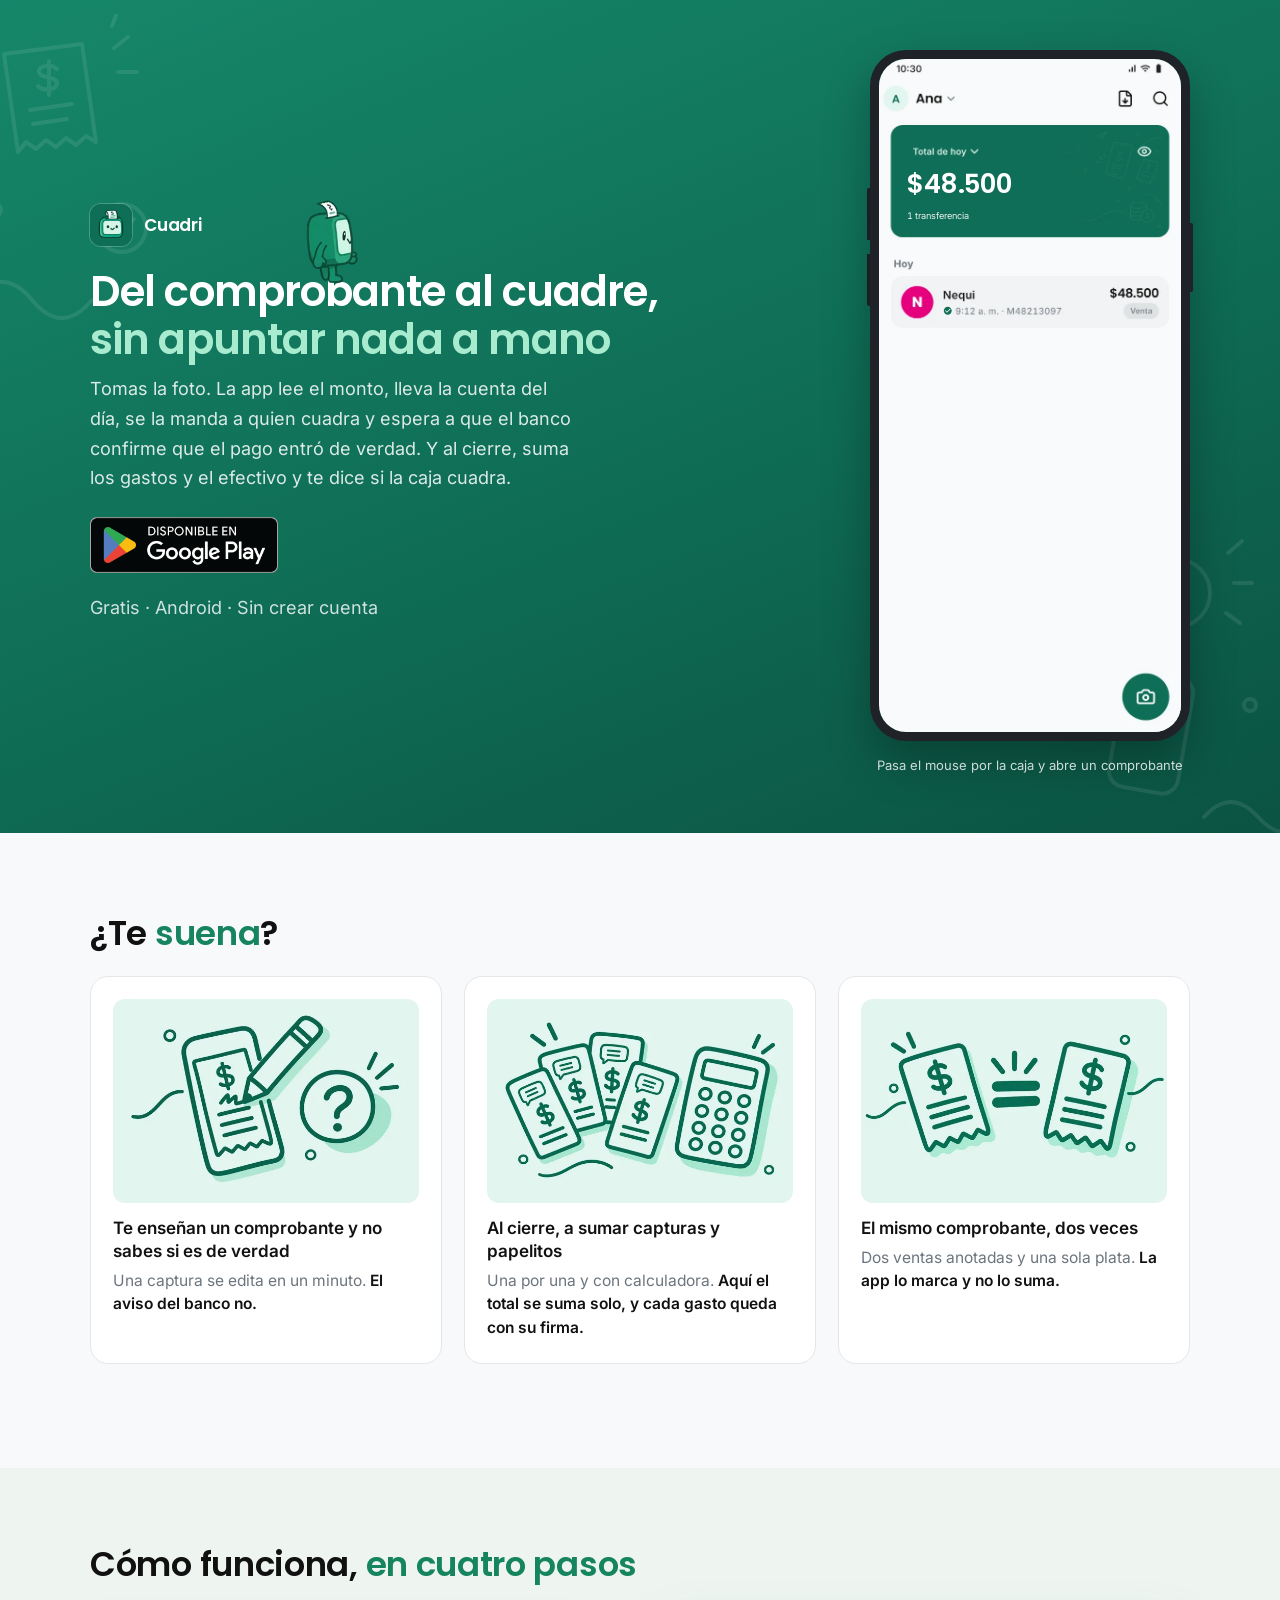
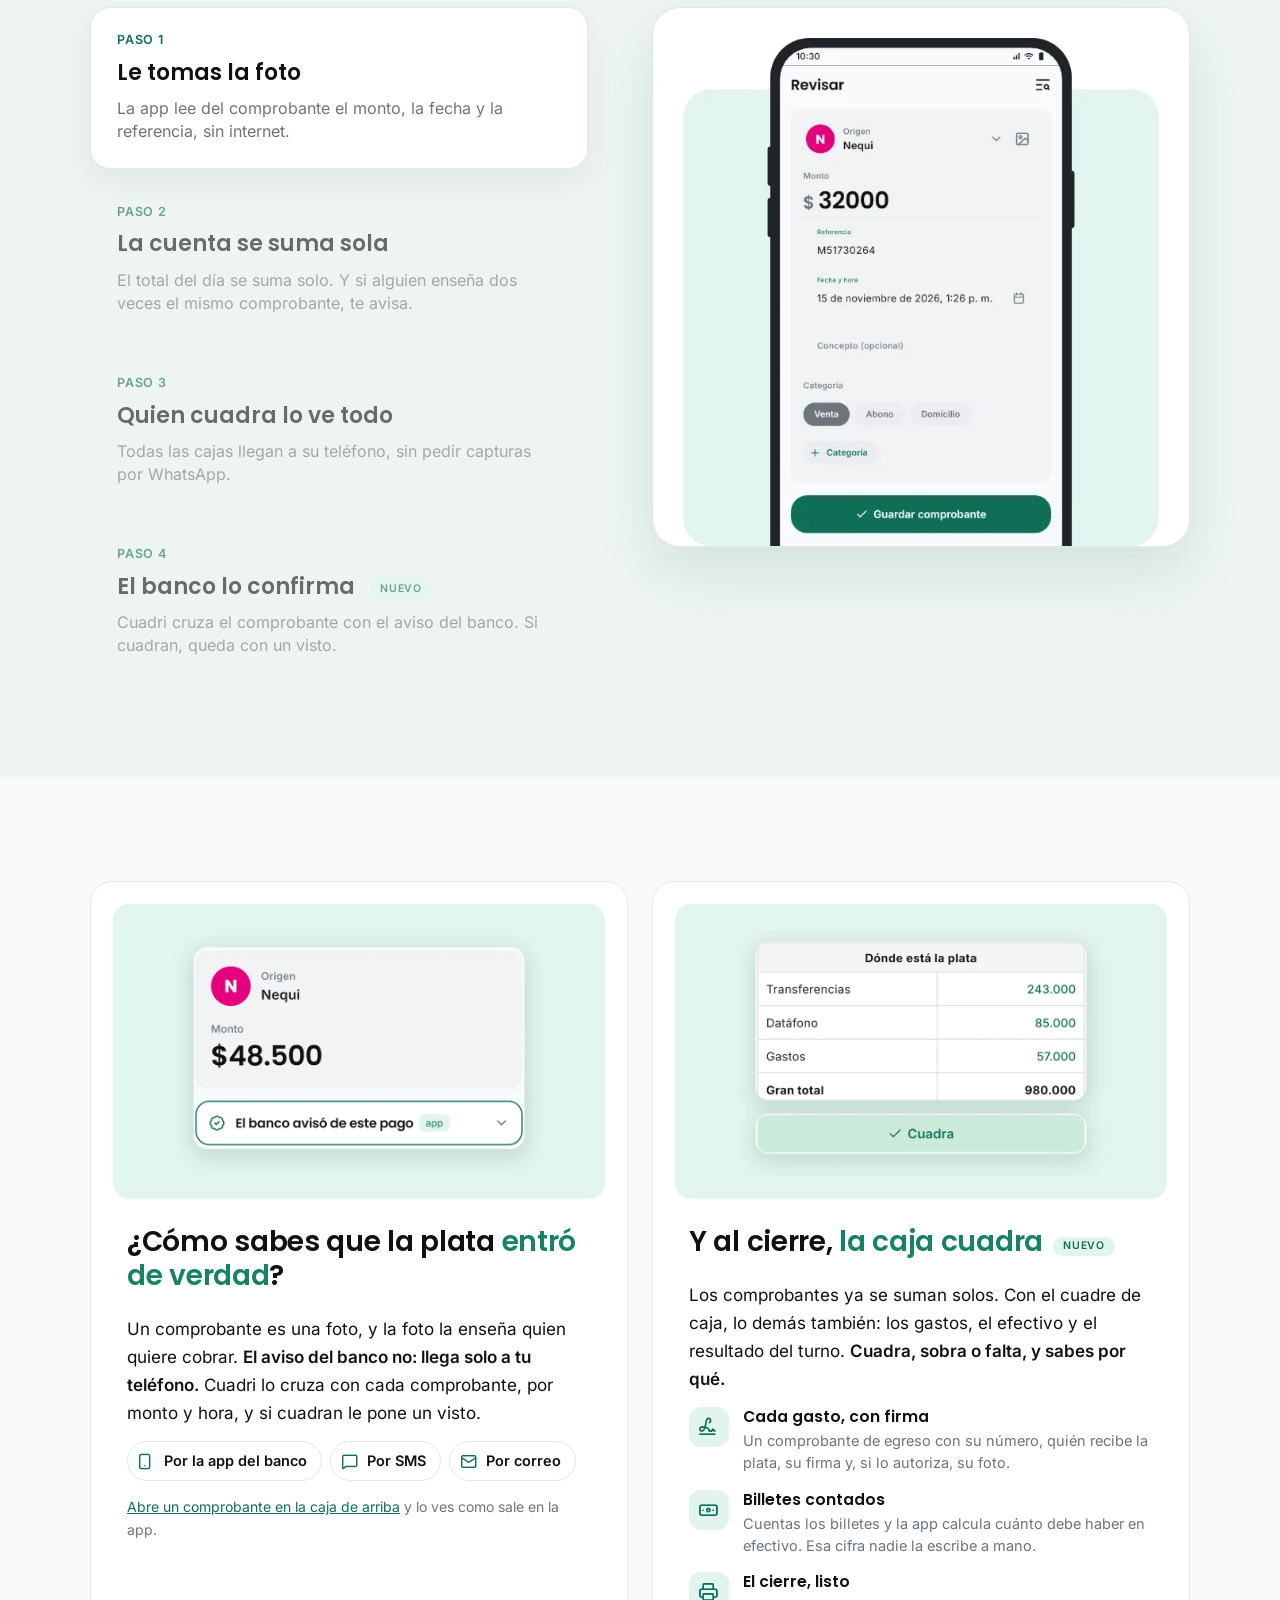
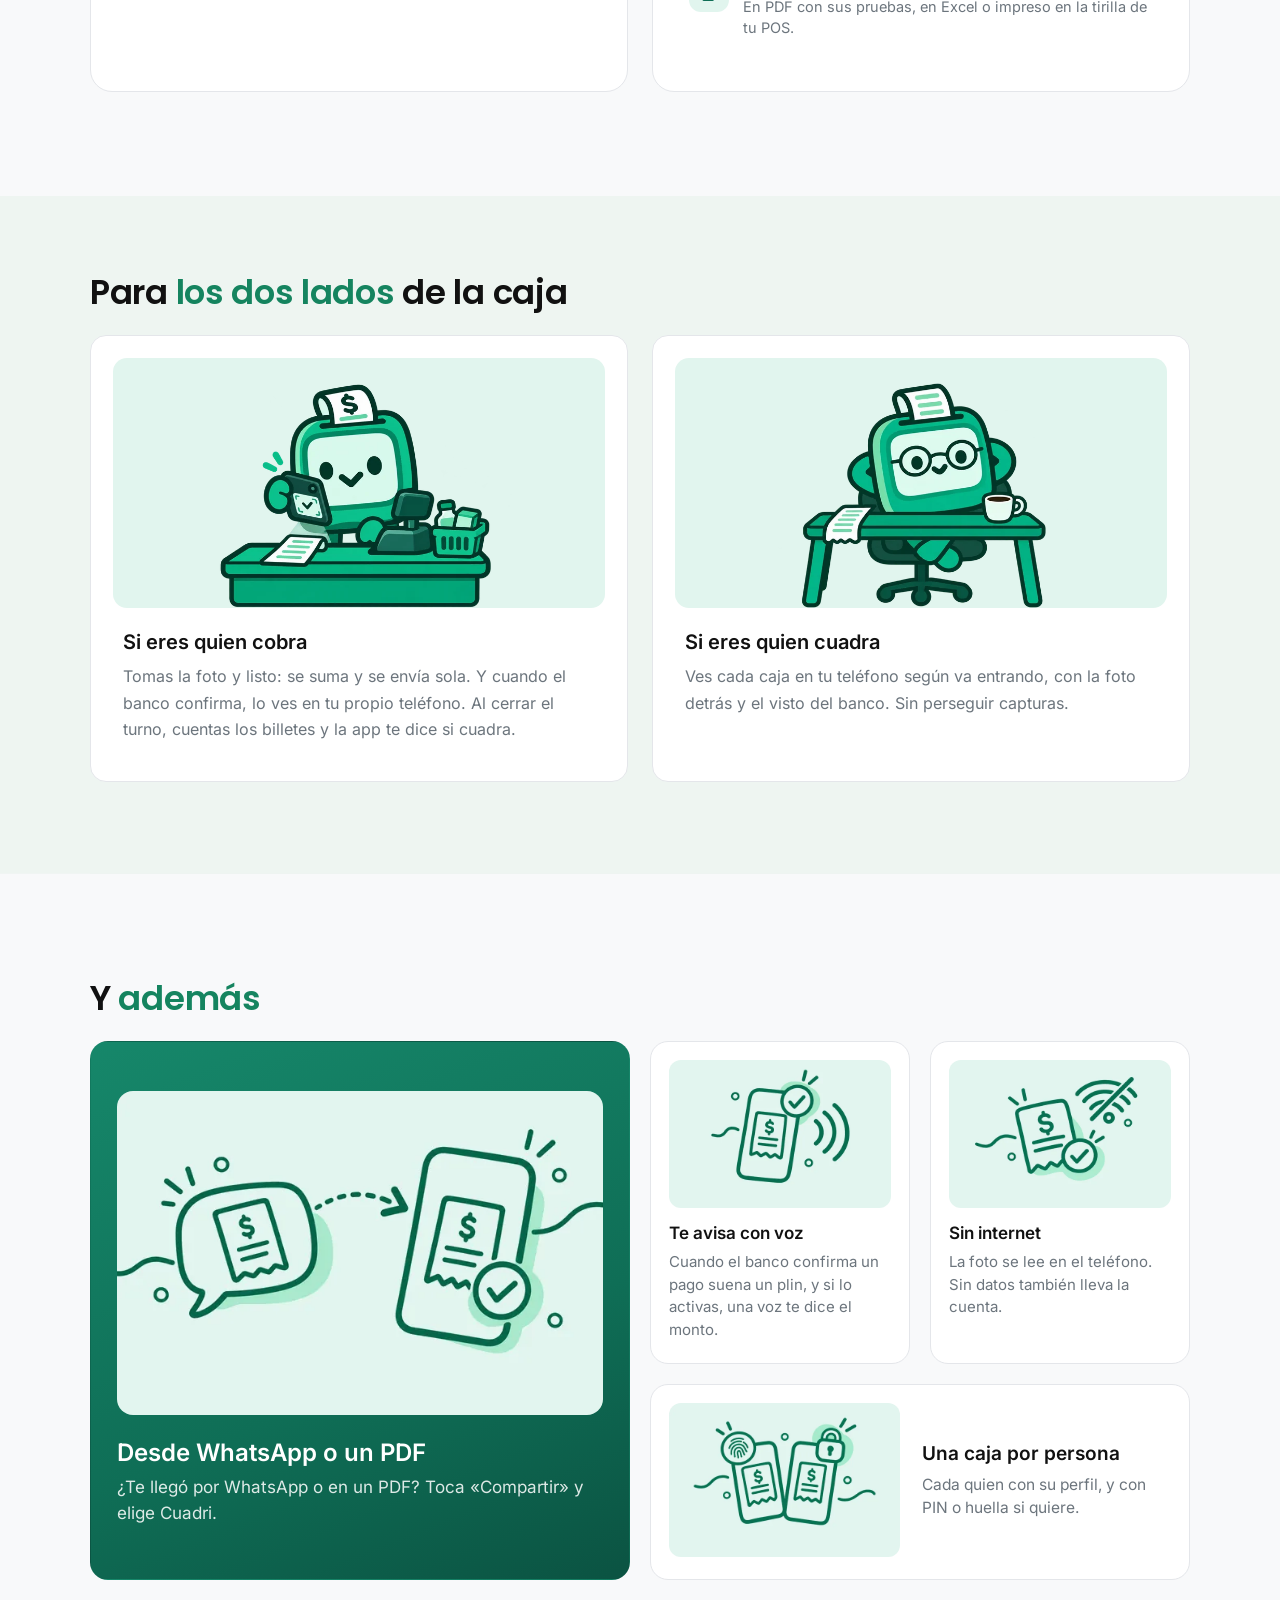
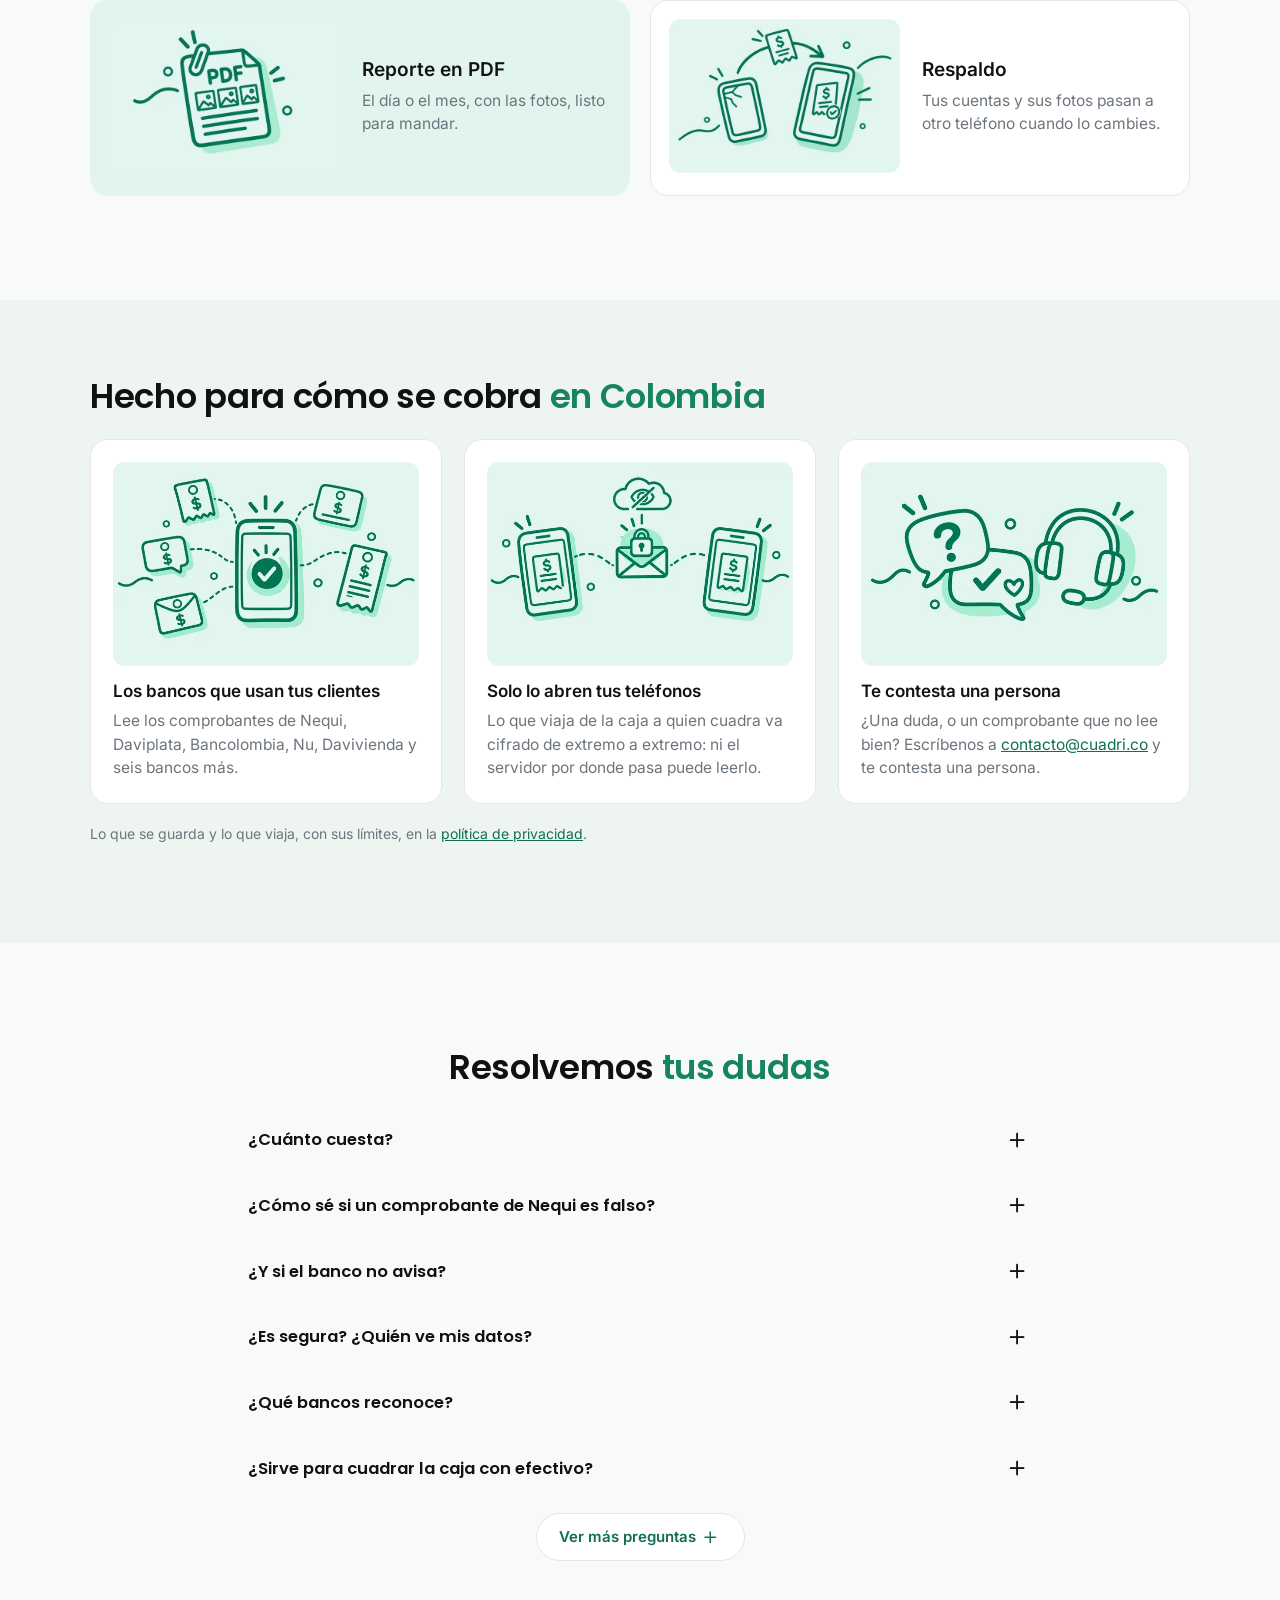
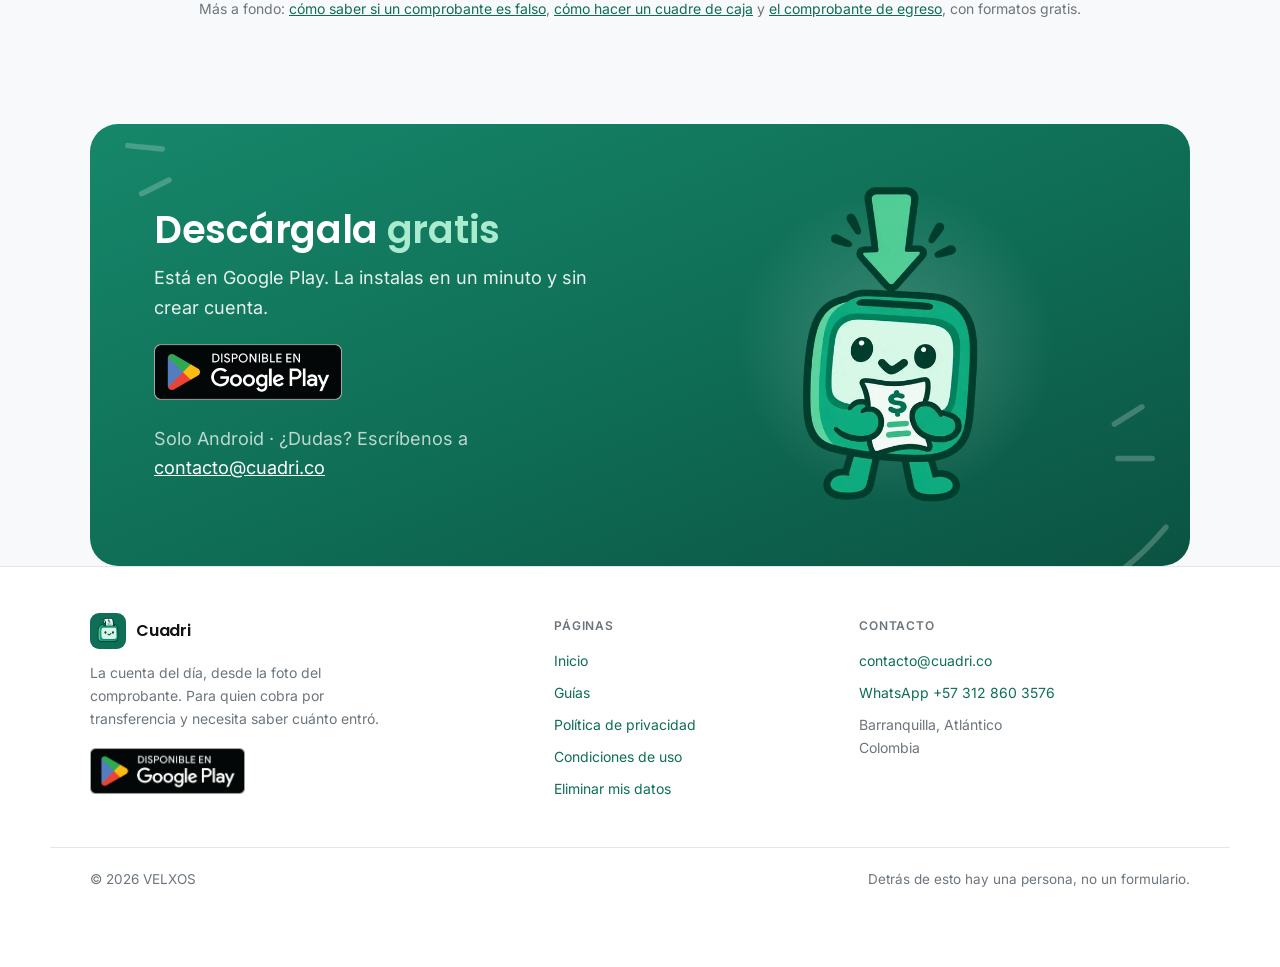
==== commit 7c965c77: "«Y además» deja de ser una fila de tarjetas iguales - En computador, una cuadrícula de tamaños mezcl" ====
--- a/index.html
+++ b/index.html
@@ -24,7 +24,7 @@
 <link rel="icon" href="/favicon.ico?v=2" sizes="any">
 <link rel="icon" href="/favicon.png?v=2" type="image/png" sizes="192x192">
 <link rel="apple-touch-icon" href="/apple-touch-icon.png">
-<link rel="stylesheet" href="estilo.css?v=20261120e">
+<link rel="stylesheet" href="estilo.css?v=20261120g">
 <script type="application/ld+json">
 {
  "@context": "https://schema.org",
--- a/estilo.css
+++ b/estilo.css
@@ -900,18 +900,26 @@
 }
 @media (max-width: 640px) {
   .dolores { grid-template-columns: 1fr; }
-  .carrusel {
-    display: flex;
-    overflow-x: auto;
-    scroll-snap-type: x mandatory;
-    scroll-padding-left: 20px;
-    gap: 12px;
-    margin: 0 -20px;
-    padding: 0 20px 6px;
-    scrollbar-width: none;
-  }
-  .carrusel::-webkit-scrollbar { display: none; }
-  .extra { flex: 0 0 72%; scroll-snap-align: start; }
+  .carrusel { grid-template-columns: 1fr; gap: 10px; }
+  .carrusel .extra:not(:first-child) {
+    display: grid;
+    grid-template-columns: 108px 1fr;
+    grid-template-rows: auto auto;
+    column-gap: 14px;
+    align-items: center;
+    padding: 12px 14px 12px 12px;
+  }
+  .carrusel .extra:not(:first-child) .ilustracion { grid-row: 1 / span 2; border-radius: 10px; }
+  .carrusel .extra:not(:first-child) h3 { margin: 0 0 3px; align-self: end; }
+  .carrusel .extra:not(:first-child) p { align-self: start; font-size: 14px; }
+  .carrusel .extra:first-child {
+    padding: 16px 16px 20px;
+    background: #0F6E56;
+    background-image: linear-gradient(158deg, #16876A 0%, #0F6E56 60%, #0B5342 100%);
+    border-color: transparent;
+  }
+  .carrusel .extra:first-child h3 { margin-top: 16px; font-size: 19px; color: #fff; }
+  .carrusel .extra:first-child p { font-size: 15px; color: rgba(255, 255, 255, .86); }
 }
 
 .insignias {
@@ -1160,7 +1168,47 @@
   .inicio .lado-img img { height: 228px; }
   .inicio .duo h3 { font-size: 20px; }
   .inicio .duo .suave { font-size: 16px; }
-  .inicio .carrusel { gap: 22px; }
+  .inicio .carrusel {
+    grid-template-columns: repeat(4, 1fr);
+    grid-auto-flow: dense;
+    gap: 20px;
+  }
+  .inicio .carrusel .extra { display: flex; flex-direction: column; padding: 18px 18px 22px; }
+  .inicio .carrusel .extra h3 { font-size: 17px; }
+  .inicio .carrusel .extra p { font-size: 15px; }
+  .inicio .carrusel .extra:nth-child(1) {
+    grid-column: 1 / span 2;
+    grid-row: 1 / span 2;
+    justify-content: center;
+    padding: 26px 26px 30px;
+    background: #0F6E56;
+    background-image: linear-gradient(158deg, #16876A 0%, #0F6E56 60%, #0B5342 100%);
+    border-color: transparent;
+    color: #fff;
+  }
+  .inicio .carrusel .extra:nth-child(1) .ilustracion { border-radius: 16px; }
+  .inicio .carrusel .extra:nth-child(1) h3 { margin-top: 22px; font-size: 24px; color: #fff; }
+  .inicio .carrusel .extra:nth-child(1) p { font-size: 17px; color: rgba(255, 255, 255, .86); }
+  .inicio .carrusel .extra:nth-child(4),
+  .inicio .carrusel .extra:nth-child(5),
+  .inicio .carrusel .extra:nth-child(6) {
+    grid-column: span 2;
+    display: grid;
+    grid-template-columns: 46% 1fr;
+    grid-template-rows: 1fr auto auto 1fr;
+    column-gap: 22px;
+  }
+  .inicio .carrusel .extra:nth-child(4) .ilustracion,
+  .inicio .carrusel .extra:nth-child(5) .ilustracion,
+  .inicio .carrusel .extra:nth-child(6) .ilustracion { grid-column: 1; grid-row: 1 / -1; align-self: center; }
+  .inicio .carrusel .extra:nth-child(4) h3,
+  .inicio .carrusel .extra:nth-child(5) h3,
+  .inicio .carrusel .extra:nth-child(6) h3 { grid-column: 2; grid-row: 2; margin-top: 0; font-size: 19px; }
+  .inicio .carrusel .extra:nth-child(4) p,
+  .inicio .carrusel .extra:nth-child(5) p,
+  .inicio .carrusel .extra:nth-child(6) p { grid-column: 2; grid-row: 3; font-size: 15.5px; }
+  .inicio .carrusel .extra:nth-child(5) { background: var(--marca-suave); border-color: transparent; }
+  .inicio .carrusel .extra:nth-child(5) .ilustracion { background: #fff; }
 
   .inicio main section:has(#dudas) { max-width: 820px; margin: 0 auto; }
   .inicio main section:has(#dudas) .titular { text-align: center; }
